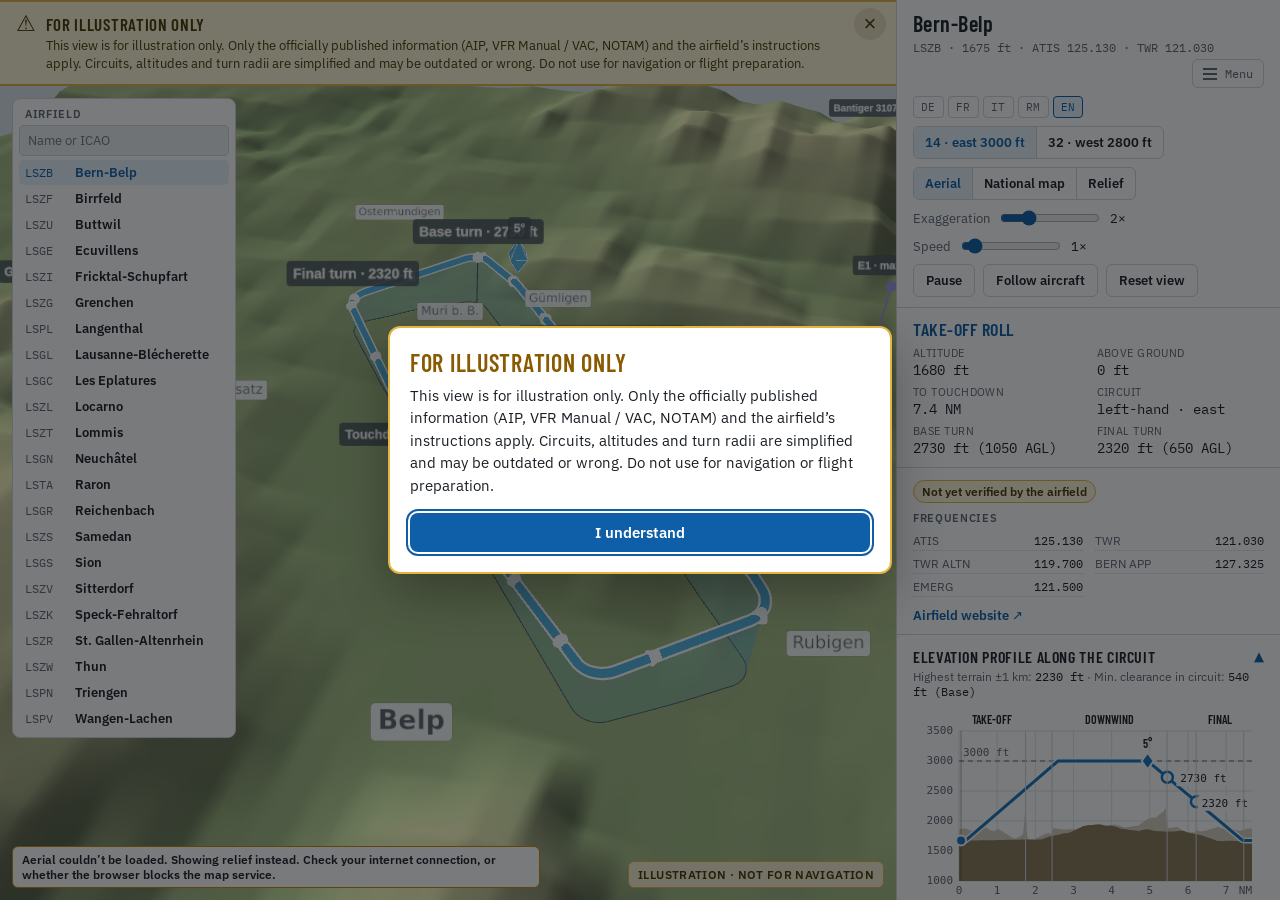
==== circuits/index.html @ 3290a686 "Web version of the Downwind app on flydownwind.app (PWA: manifest, icons); unknown paths still forwa" ====
<!doctype html>
<html lang="de">
<head>
<meta charset="utf-8">
<meta name="viewport" content="width=device-width,initial-scale=1,viewport-fit=cover">
<title>VFR Platzrunden 3D</title>
<style>
@font-face{font-family:"Barlow Condensed";font-weight:600;src:url(fonts/barlow-condensed-latin-600-normal.woff2) format("woff2")}
@font-face{font-family:"Barlow Condensed";font-weight:500;src:url(fonts/barlow-condensed-latin-500-normal.woff2) format("woff2")}
@font-face{font-family:"IBM Plex Sans";font-weight:400;src:url(fonts/ibm-plex-sans-latin-400-normal.woff2) format("woff2")}
@font-face{font-family:"IBM Plex Sans";font-weight:500 600;src:url(fonts/ibm-plex-sans-latin-600-normal.woff2) format("woff2")}
@font-face{font-family:"IBM Plex Mono";font-weight:400 500;src:url(fonts/ibm-plex-mono-latin-400-normal.woff2) format("woff2")}

/* Layout: 3D terrain table takes the screen; airport picker floats top-left on the map; controls, flight data and fold-out profile in a side column (desktop) or below (phone) */
:root{
  --bg:#eef0f2;--panel:#ffffff;--fg:#1b2026;--muted:#5d6670;--line:#d3d8dd;
  --accent:#0E5FA8;--accent-soft:#EAF4FC;--route:#1673BD;--sky:#dfe6ec;--terrain:#8c7b5a;--terrain-soft:#d9cfbd;--grid:#e3e7ea;
  --f-display:"Barlow Condensed","Arial Narrow",sans-serif;
  --f-body:"IBM Plex Sans",system-ui,sans-serif;
  --f-data:"IBM Plex Mono",ui-monospace,monospace;
}
[hidden]{display:none!important}
html,body{height:100%}
body{background:var(--bg);color:var(--fg);font-family:var(--f-body);font-size:15px;margin:0}
.app{display:flex;flex-direction:column;min-height:100%}
aside{display:contents}
header{display:flex;flex-wrap:wrap;align-items:center;gap:8px 14px;padding-block:10px;padding-inline:16px;background:var(--panel);border-bottom:1px solid var(--line)}
.id{display:flex;align-items:baseline;flex-wrap:wrap;gap:4px 8px;min-width:0;flex:1 1 100%}
.id h1{font-family:var(--f-display);font-weight:600;font-size:22px;letter-spacing:.02em;margin:0;text-wrap:balance}
.id span{font-family:var(--f-data);font-size:12px;color:var(--muted)}
.seg{display:inline-flex;flex-wrap:wrap;border:1px solid var(--line);border-radius:6px;overflow:hidden}
.seg button{font:500 13px var(--f-body);background:transparent;color:var(--fg);border:0;padding:7px 11px;cursor:pointer}
.seg button+button{border-left:1px solid var(--line)}
.seg.grid{display:grid;grid-template-columns:1fr 1fr}
.seg.grid button{border-left:0;border-top:1px solid var(--line);text-align:left}
.seg.grid button:nth-child(-n+2){border-top:0}
.seg.grid button:nth-child(2n){border-left:1px solid var(--line)}
.seg button[aria-pressed="true"]{background:var(--accent-soft);color:var(--accent)}
button:focus-visible,input:focus-visible,summary:focus-visible{outline:2px solid var(--accent);outline-offset:2px}
.ctl{display:flex;align-items:center;gap:8px;font-size:13px;color:var(--muted)}
.ctl input{width:100px;accent-color:var(--accent)}
.ctl output{font-family:var(--f-data);color:var(--fg);min-width:2ch}
.btns{display:flex;gap:8px}
.btn{font:500 13px var(--f-body);background:transparent;color:var(--fg);border:1px solid var(--line);border-radius:6px;padding:7px 12px;cursor:pointer}
.btn[aria-pressed="true"]{border-color:var(--accent);color:var(--accent)}
main{position:relative;height:68vh;height:68dvh;min-height:340px;background:var(--sky)}
#gl{position:absolute;inset:0}
.picker{position:absolute;left:12px;top:12px;background:var(--panel);border:1px solid var(--line);border-radius:8px;padding:6px;display:flex;flex-direction:column;gap:4px;width:210px;max-height:calc(100% - 70px)}
.picker .ph{font:600 11px var(--f-body);letter-spacing:.06em;text-transform:uppercase;color:var(--muted);margin:2px 6px 0}
.picker input{font:400 13px var(--f-body);color:var(--fg);background:var(--bg);border:1px solid var(--line);border-radius:5px;padding:6px 8px;min-width:0}
.plist{display:flex;flex-direction:column;gap:1px;overflow-y:auto;min-height:0;flex:1 1 auto}
.picker select{display:none;font:500 14px var(--f-body);color:var(--fg);background:var(--panel);border:1px solid var(--line);border-radius:6px;padding:6px 8px}
.picker h2{font:600 11px var(--f-body);letter-spacing:.06em;text-transform:uppercase;color:var(--muted);margin:2px 6px 4px}
.picker button{display:grid;grid-template-columns:3.4em 1fr;align-items:baseline;gap:0 6px;text-align:left;background:transparent;border:0;border-radius:5px;padding:4px 6px;cursor:pointer;color:var(--fg);font:500 13px var(--f-body)}
.picker button b{font:500 12px var(--f-data);color:var(--muted)}
.picker button small{display:none}
.picker button:hover{background:var(--bg)}
.picker button[aria-pressed="true"]{background:var(--accent-soft);color:var(--accent)}
.picker button[aria-pressed="true"] b{color:var(--accent)}
.fd{display:grid;grid-template-columns:repeat(auto-fit,minmax(130px,1fr));gap:6px 16px;padding-block:10px;padding-inline:16px;background:var(--panel);border-bottom:1px solid var(--line);font-variant-numeric:tabular-nums}
.fd .leg{grid-column:1/-1;font-family:var(--f-display);font-weight:600;font-size:18px;letter-spacing:.03em;text-transform:uppercase;color:var(--accent)}
.fd span em{display:block;font-style:normal;font-size:11px;letter-spacing:.04em;text-transform:uppercase;color:var(--muted)}
.fd span b{font-family:var(--f-data);font-weight:500;font-size:14px}
.prof{background:var(--panel);padding-block:4px 12px;padding-inline:16px}
.prof summary{list-style:none;cursor:pointer;padding-block:8px;display:grid;grid-template-columns:1fr auto;gap:2px 10px;align-items:baseline}
.prof summary::-webkit-details-marker{display:none}
.prof summary h2{font-family:var(--f-display);font-weight:600;font-size:16px;letter-spacing:.04em;text-transform:uppercase;margin:0}
.prof summary .chev{font-size:13px;color:var(--accent);transition:transform .2s}
.prof[open] summary .chev{transform:rotate(180deg)}
.prof summary p{grid-column:1/-1;margin:0;font-size:12px;color:var(--muted)}
.prof summary p b{color:var(--fg);font-weight:500;font-family:var(--f-data)}
.pwrap{position:relative;height:150px;margin-top:4px}
.pwrap canvas{position:absolute;inset:0;width:100%;height:100%}
.key{display:flex;flex-wrap:wrap;gap:4px 14px;font-size:11px;color:var(--muted);margin-top:6px}
.key i{display:inline-block;width:12px;height:8px;border-radius:2px;margin-right:5px;vertical-align:middle}
.legend{display:flex;flex-direction:column;gap:4px;font-size:12px!important;color:var(--fg)!important;padding-bottom:0!important}
.legend i{display:inline-block;width:14px;height:5px;border-radius:3px;margin-right:6px;vertical-align:middle}
.legend b{font-weight:500}
.src{font-size:11px;color:var(--muted);padding-block:10px;padding-inline:16px;line-height:1.5;margin:0}
.chip{position:absolute;left:12px;bottom:12px;background:var(--panel);color:var(--fg);border:1px solid var(--line);border-radius:6px;padding:5px 9px;font:500 12px var(--f-body);max-width:calc(100% - 24px)}
.chip.warn{border-color:#c98a00}
.chip2{bottom:auto;top:12px;left:auto;right:12px;max-width:calc(100% - 260px)}
@media (max-width:640px){.chip2{top:56px;left:12px;right:12px;max-width:none}}
#err{position:absolute;inset:0;display:flex;align-items:center;justify-content:center;padding-inline:16px;text-align:center;color:var(--muted)}

.menu{position:relative;margin-left:auto}
.mbtn{display:inline-flex;align-items:center;gap:8px;padding:6px 10px}
.bars{display:inline-block;width:14px;height:2px;background:currentColor;box-shadow:0 -5px 0 currentColor,0 5px 0 currentColor}
.mlist{position:absolute;right:0;top:calc(100% + 6px);z-index:20;background:var(--panel);border:1px solid var(--line);border-radius:8px;padding:4px;min-width:190px;box-shadow:0 8px 24px rgba(0,0,0,.14);display:flex;flex-direction:column}
.mlist button{text-align:left;background:transparent;border:0;border-radius:5px;padding:9px 12px;font:500 14px var(--f-body);color:var(--fg);cursor:pointer}
.mlist button:hover,.mlist button:focus-visible{background:var(--accent-soft);color:var(--accent)}
.langs{display:inline-flex;gap:4px;flex:1 1 100%}
.langs button{font:500 11px var(--f-data);letter-spacing:.04em;background:transparent;color:var(--muted);border:1px solid var(--line);border-radius:4px;padding:3px 7px;cursor:pointer}
.langs button[aria-pressed="true"]{color:var(--accent);border-color:var(--accent);background:var(--accent-soft)}
.apinfo{padding-block:10px;padding-inline:16px;border-bottom:1px solid var(--line);background:var(--panel)}
.apinfo h2{font:600 11px var(--f-body);letter-spacing:.06em;text-transform:uppercase;color:var(--muted);margin:0 0 6px}
.flist{list-style:none;margin:0 0 8px;padding:0;display:grid;grid-template-columns:repeat(auto-fill,minmax(150px,1fr));gap:3px 12px;font-variant-numeric:tabular-nums}
.flist li{display:flex;justify-content:space-between;gap:8px;font-size:12px;border-bottom:1px dotted var(--line);padding-block:2px}
.flist li span{color:var(--muted);min-width:0;overflow:hidden;text-overflow:ellipsis;white-space:nowrap}
.flist li b{font:500 12px var(--f-data)}
.weblink{font:500 13px var(--f-body);color:var(--accent);text-decoration:none}
.weblink:hover{text-decoration:underline}
.page{min-height:100%;background:var(--bg);padding-block:24px 48px;padding-inline:16px;box-sizing:border-box}
.page .pin{max-width:720px;margin:0 auto;display:flex;flex-direction:column;gap:18px}
.page h1{font-family:var(--f-display);font-weight:600;font-size:30px;letter-spacing:.02em;margin:0;text-wrap:balance}
.page .back{align-self:flex-start}
.field{display:flex;flex-direction:column;gap:8px;background:var(--panel);border:1px solid var(--line);border-radius:8px;padding:14px 16px}
.field .seg{align-self:flex-start}
.flab{font:600 12px var(--f-body);letter-spacing:.05em;text-transform:uppercase;color:var(--muted)}
.swatches{display:flex;flex-wrap:wrap;gap:8px;align-items:center}
.swatches button{width:34px;height:34px;border-radius:50%;border:2px solid var(--panel);box-shadow:0 0 0 1px var(--line);cursor:pointer}
.swatches button[aria-checked="true"]{box-shadow:0 0 0 2px var(--fg)}
.swatches input[type=color]{width:42px;height:34px;border:1px solid var(--line);border-radius:6px;background:var(--panel);padding:2px;cursor:pointer}
.rowc{display:flex;flex-wrap:wrap;align-items:center;gap:12px}
.rowc input[type=range]{flex:1 1 200px;accent-color:var(--accent)}
.rowc output{font:500 13px var(--f-data);min-width:4.5ch}
.wprev{height:28px;display:flex;align-items:center}
.wprev i{display:block;width:100%;border-radius:99px;background:var(--route);box-shadow:0 0 0 3px #fff}
.check{display:flex;gap:10px;align-items:center;font-size:15px;cursor:pointer}
.check input{width:18px;height:18px;accent-color:var(--accent)}
.muted{color:var(--muted);font-size:13px}
.prose{line-height:1.6;font-size:15px}
.prose h2{font-family:var(--f-display);font-weight:600;font-size:22px;margin:12px 0 0}
.prose h3{font-size:16px;margin:4px 0 -8px}
.prose p,.prose ul{margin:0;max-width:68ch}
.prose a{color:var(--accent)}
.ph-fill{background:var(--accent-soft);color:var(--accent);border-radius:3px;padding:0 4px}

/* Disclaimer: always-visible bar, stamp on the 3D view (also in screenshots), first-visit dialog, per-airfield verification status */
.discbar{display:flex;gap:10px;align-items:flex-start;background:#fff4d6;color:#4a3800;border-block:2px solid #e3b440;padding-block:10px;padding-inline:16px;font-size:13px;line-height:1.45}
.discbar b{display:block;font-family:var(--f-display);font-weight:600;font-size:17px;letter-spacing:.04em;text-transform:uppercase}
.discbar .ico{font-size:22px;line-height:1}
.discbar>div{flex:1;min-width:0}
.disc-x{flex:none;width:32px;height:32px;margin:-4px -6px 0 0;border:0;border-radius:50%;background:rgba(74,56,0,.1);color:#4a3800;font-size:22px;line-height:1;cursor:pointer}
.discbar.closed{display:none}
.stamp{position:absolute;right:12px;bottom:12px;max-width:40%;background:rgba(255,244,214,.94);color:#4a3800;border:1.5px solid #e3b440;border-radius:6px;padding:5px 9px;font:600 12px var(--f-body);letter-spacing:.03em;text-transform:uppercase;pointer-events:none}
.chip{max-width:calc(60% - 30px)}
@media (max-width:640px){.stamp{left:12px;right:12px;max-width:none;text-align:center}.chip:not(.chip2){bottom:46px;max-width:calc(100% - 24px)}}
.verif{display:inline-block;white-space:nowrap;max-width:100%;overflow:hidden;text-overflow:ellipsis;vertical-align:middle;margin-block:2px 8px;padding:3px 8px;border-radius:999px;font:600 12px var(--f-body);background:#fff4d6;color:#4a3800;border:1px solid #e3b440}
@media (max-width:420px){.verif{font-size:11px;padding:3px 7px;letter-spacing:-.01em}}
.verif.ok{background:#e3f4e8;color:#1d5b31;border-color:#7cc092}
.dmodal{position:fixed;inset:0;z-index:50;display:flex;align-items:center;justify-content:center;padding:16px;background:rgba(10,14,18,.55)}
.dmodal .box{max-width:460px;background:var(--panel);color:var(--fg);border:2px solid #e3b440;border-radius:12px;padding:20px;box-shadow:0 20px 50px rgba(0,0,0,.3)}
.dmodal h2{font-family:var(--f-display);font-weight:600;font-size:24px;letter-spacing:.03em;text-transform:uppercase;margin:0 0 8px;color:#8a5a00}
.dmodal p{margin:0 0 16px;line-height:1.5}
.dmodal button{font:600 15px var(--f-body);background:var(--accent);color:#fff;border:0;border-radius:8px;padding:10px 18px;cursor:pointer;width:100%}
.warnbox{background:#fff4d6;color:#4a3800;border:1px solid #e3b440;border-radius:8px;padding:12px 14px}
body.subpage{overflow:auto}
body.subpage .app{display:none!important}
@media (max-width:640px){
  .picker{width:auto;right:auto;padding:4px;max-height:none}
  .picker .ph,.picker input,.plist{display:none}
  .picker select{display:block;max-width:calc(100vw - 48px)}
  .seg.grid{grid-template-columns:1fr}
  .seg.grid button:nth-child(2n){border-left:0}
  .seg.grid button:nth-child(2){border-top:1px solid var(--line)}
}
@media (min-width:900px){
  html,body{overflow:hidden}
  .app{display:grid;grid-template-columns:minmax(0,1fr) clamp(320px,30vw,420px);grid-template-rows:auto auto minmax(0,1fr);grid-template-areas:"disc head" "map head" "map side";height:100%}
  .discbar{grid-area:disc}
  main{grid-area:map;height:auto;min-height:0}
  aside{display:block;background:var(--panel);border-left:1px solid var(--line)}
  aside:first-child{grid-area:head}
  #side2{grid-area:side;overflow-y:auto}
  .pwrap{height:190px}
}
@media (prefers-reduced-motion:reduce){.prof summary .chev{transition:none}}
/* embedded in the Downwind app (?embed=1): airfield and language come from the app */
html.embed .menu,html.embed .langs,html.embed #picker,html.embed #pgImpressum,html.embed #pgSettings{display:none!important}
</style>
</head>
<body>
<div class="app" id="pgMain">
<aside>
<header>
  <div class="id"><h1 id="apName">Bern-Belp</h1><span id="apMeta">LSZB · 1675 ft</span>
    <div class="menu">
      <button class="btn mbtn" id="menuBtn" aria-haspopup="true" aria-expanded="false" aria-controls="menuList"><span class="bars" aria-hidden="true"></span><span data-i18n="menu">Menü</span></button>
      <div class="mlist" id="menuList" role="menu" hidden>
        <button role="menuitem" data-go="main" data-i18n="nav_circ">Platzrunden</button>
        <button role="menuitem" data-go="settings" data-i18n="nav_set">Einstellungen</button>
        <button role="menuitem" data-go="impressum" data-i18n="nav_imp">Impressum</button>
      </div>
    </div>
  </div>
  <div class="langs" role="group" aria-label="Sprache / Langue / Lingua / Lingua / Language">
    <button data-lang="de" aria-pressed="true">DE</button><button data-lang="fr">FR</button><button data-lang="it">IT</button><button data-lang="rm">RM</button><button data-lang="en">EN</button>
  </div>
  <div class="seg" id="circs" role="group" aria-label="Platzrunde"></div>
  <div class="seg" role="group" aria-label="Bodenkarte">
    <button id="lyImg" aria-pressed="true" data-i18n="lyImg">Luftbild</button>
    <button id="lyMap" aria-pressed="false" data-i18n="lyMap">Landeskarte</button>
    <button id="lyRel" aria-pressed="false" data-i18n="lyRel">Relief</button>
  </div>
  <label class="ctl" for="ex"><span data-i18n="exag">Überhöhung</span> <input id="ex" type="range" min="1" max="5" step="1" value="2"><output id="exo">2×</output></label>
  <label class="ctl" for="spd"><span data-i18n="speed">Tempo</span> <input id="spd" type="range" min="0.5" max="8" step="0.5" value="1"><output id="spdo">1×</output></label>
  <div class="btns"><button class="btn" id="play" aria-pressed="false">Pause</button><button class="btn" id="chase" aria-pressed="false" data-i18n="chase">Mitfliegen</button><button class="btn" id="homeBtn" data-i18n="home">Ansicht zurücksetzen</button></div>
</header>
</aside>
<div class="discbar" role="note"><span class="ico" aria-hidden="true">⚠</span><div><b data-i18n="disc_title">Nur zur Illustration</b><span data-i18n="disc_body"></span></div><button class="disc-x" id="discX" type="button" aria-label="Close">×</button></div>
<main>
  <div id="gl"></div>
  <div class="stamp" data-i18n="disc_stamp" aria-hidden="true">Illustration · nicht für die Navigation</div>
  <div id="err" hidden data-i18n="glErr">3D-Darstellung konnte nicht geladen werden.</div>
  <nav class="picker" id="picker" aria-label="Flugplatz">
    <label for="apSearch" class="ph" data-i18n="airport">Flugplatz</label>
    <input id="apSearch" type="search" placeholder="Name oder ICAO" autocomplete="off">
    <div class="plist" id="plist"></div>
    <select id="apSelect" aria-label="Flugplatz"></select>
  </nav>
  <div id="tiles" class="chip" role="status"></div>
  <div id="demchip" class="chip chip2" role="status" hidden></div>
</main>
<aside id="side2">
<div class="fd" aria-live="polite">
  <span class="leg" id="leg">Startlauf</span>
  <span><em data-i18n="alt">Höhe</em><b id="amsl">–</b></span>
  <span><em data-i18n="agl">über Gelände</em><b id="agl">–</b></span>
  <span><em data-i18n="tdp">bis Aufsetzpunkt</em><b id="tdp">–</b></span>
  <span><em data-i18n="circuit">Volte</em><b id="vol">–</b></span>
  <span class="turnrow"><em data-i18n="base">Base-Kurve</em><b id="tbase">–</b></span>
  <span class="turnrow"><em data-i18n="final">Final-Kurve</em><b id="tfin">–</b></span>
</div>
<section class="apinfo">
  <span class="verif" id="verif"></span>
  <h2 data-i18n="freqs">Frequenzen</h2>
  <ul class="flist" id="flist"></ul>
  <a id="apWeb" class="weblink" href="#" target="_blank" rel="noopener"><span data-i18n="website">Website des Flugplatzes</span> ↗</a>
</section>
<details class="prof" id="prof">
  <summary>
    <h2 data-i18n="profile">Höhenprofil entlang der Volte</h2><span class="chev" aria-hidden="true">▼</span>
    <p><span data-i18n="hmax">Höchstes Gelände ±1 km</span>: <b id="hmax">–</b> · <span data-i18n="hclr">Min. Abstand in der Volte</span>: <b id="hclr">–</b></p>
  </summary>
  <div class="pwrap"><canvas id="pf"></canvas><canvas id="pc"></canvas></div>
  <div class="key"><span><i style="background:var(--route)"></i><span data-i18n="k_path">Flugweg</span></span><span><i style="background:var(--terrain)"></i><span data-i18n="k_ground">Gelände unter dem Flugweg</span></span><span><i style="background:var(--terrain-soft)"></i><span data-i18n="k_side">höchstes Gelände ±1 km seitlich</span></span></div>
</details>
<p class="src legend" id="legendBox"><span><i style="background:var(--route)"></i><b id="priName"></b> · <span data-i18n="animated">animiert</span></span><span id="altLegend" hidden><i style="background:#F28C28"></i><b id="altName"></b> · <span data-i18n="compare">zum Vergleich</span></span></p>
<p class="src" id="srcNote"></p>
<p class="src"><span id="gsNote"></span> <span data-i18n="src"></span></p>
</aside>
<div class="dmodal" id="discModal" role="dialog" aria-modal="true" aria-labelledby="discH" hidden>
  <div class="box"><h2 id="discH" data-i18n="disc_title">Nur zur Illustration</h2><p data-i18n="disc_body"></p><button id="discOk" data-i18n="disc_ok">Verstanden</button></div>
</div>
</div>

<section class="page" id="pgSettings" hidden>
  <div class="pin">
    <button class="btn back" data-go="main">← <span data-i18n="set_back">Zurück zu den Platzrunden</span></button>
    <h1 data-i18n="set_title">Einstellungen</h1>
    <div class="field">
      <span class="flab" data-i18n="set_color">Farbe der Platzrunde</span>
      <div class="swatches" id="swatches" role="radiogroup"></div>
    </div>
    <div class="field">
      <label class="flab" for="setWidth" data-i18n="set_width">Dicke der Platzrunde</label>
      <div class="rowc"><input id="setWidth" type="range" min="0.4" max="2.5" step="0.1" value="1"><output id="setWidthO">100 %</output></div>
      <div class="wprev" id="wprev"><i></i></div>
    </div>
    <div class="field">
      <span class="flab" data-i18n="set_gs">Anflugwinkel</span>
      <div class="seg" id="setGs" role="radiogroup"><button data-gs="3">3°</button><button data-gs="4">4°</button><button data-gs="5">5°</button></div>
    </div>
    <div class="field">
      <span class="flab" data-i18n="set_pcolor">Farbe des Flugzeugs</span>
      <div class="swatches" id="pswatches" role="radiogroup"></div>
    </div>
    <div class="field">
      <span class="flab" data-i18n="set_ptype">Flugzeugtyp</span>
      <div class="seg" id="setPtype" role="radiogroup"><button data-pt="low" data-i18n="pt_low">Tiefdecker</button><button data-pt="high" data-i18n="pt_high">Hochdecker</button></div>
    </div>
    <div class="field">
      <label class="check"><input id="setTurns" type="checkbox" checked> <span data-i18n="set_turns">Höhen der Base- und Final-Kurve anzeigen</span></label>
    </div>
    <div class="rowc"><button class="btn" id="setReset" data-i18n="set_reset">Zurücksetzen</button><span class="muted" data-i18n="set_saved">Einstellungen werden in diesem Browser gespeichert.</span></div>
  </div>
</section>

<section class="page" id="pgImpressum" hidden>
  <div class="pin prose">
    <button class="btn back" data-go="main">← <span data-i18n="set_back">Zurück zu den Platzrunden</span></button>
    <p class="muted" data-i18n="imp_note"></p>
    <h1>Über dieses Projekt</h1>
    <p>Interaktive 3D-Darstellung der Platzrunden von Schweizer Flugplätzen für die Vorbereitung von VFR-Flügen. Ein privates Projekt aus Freude an der Fliegerei und an Webtechnologie, umgesetzt mit HTML5, JavaScript und three.js.</p>
    <p>Kontakt: Christoph Umbricht, <span class="ph-fill">[E-Mail-Adresse ergänzen]</span></p>
    <div class="warnbox"><strong>Nicht für den operationellen Gebrauch.</strong> Die Informationen auf dieser Website dienen ausschliesslich der Information und Übung. Nicht für die Navigation verwenden. Die Daten können veraltet, ungenau oder fehlerhaft sein. Für die Flugvorbereitung gelten immer die aktuellen offiziellen Unterlagen (AIP, VFR Manual, VAC, NOTAM).</div>

    <h2>Quellen und Rechte</h2>
    <ul>
      <li>Luftbild (SWISSIMAGE), Landeskarte und Höhendaten (swissALTI3D / DHM25): © swisstopo – <a href="https://www.swisstopo.admin.ch/de/nutzungsbedingungen-kostenlose-geodaten-und-geodienste" target="_blank" rel="noopener">Nutzungsbedingungen</a>, Daten über <a href="https://api3.geo.admin.ch" target="_blank" rel="noopener">api3.geo.admin.ch</a> und <a href="https://wmts.geo.admin.ch" target="_blank" rel="noopener">wmts.geo.admin.ch</a></li>
      <li>Platzrunden, Volten-Höhen, Meldepunkte und Frequenzen: abgeleitet aus den Sichtanflugkarten (VAC) im VFR Manual Schweiz, © skyguide – <a href="https://www.skybriefing.com" target="_blank" rel="noopener">skybriefing.com</a> (Stand der Karten: 01 OCT 2026)</li>
      <li>Pistendaten: AIP Schweiz (skyguide) und <a href="https://ourairports.com/data/" target="_blank" rel="noopener">OurAirports</a> (Public Domain)</li>
      <li>3D-Bibliothek: <a href="https://threejs.org" target="_blank" rel="noopener">three.js</a> (MIT-Lizenz), ausgeliefert über cdnjs und jsDelivr</li>
      <li>Schriften: Barlow, Barlow Condensed und JetBrains Mono über <a href="https://fonts.google.com" target="_blank" rel="noopener">Google Fonts</a> (SIL Open Font License)</li>
      <li>Links zu Flugplatz-Websites: Die Inhalte gehören den jeweiligen Betreibern.</li>
    </ul>

    <h2>Impressum</h2>
    <h3>Kontaktadresse</h3>
    <p>Christoph Umbricht<br><span class="ph-fill">[Strasse und Hausnummer ergänzen]</span><br>5417 Untersiggenthal<br>Schweiz</p>
    <p>E-Mail: <span class="ph-fill">[E-Mail-Adresse ergänzen]</span></p>

    <h3>Haftungsausschluss</h3>
    <p>Der Autor übernimmt keinerlei Gewähr hinsichtlich der inhaltlichen Richtigkeit, Genauigkeit, Aktualität, Zuverlässigkeit und Vollständigkeit der Informationen.</p>
    <p>Haftungsansprüche gegen den Autor wegen Schäden materieller oder immaterieller Art, welche aus dem Zugriff oder der Nutzung bzw. Nichtnutzung der veröffentlichten Informationen, durch Missbrauch der Verbindung oder durch technische Störungen entstanden sind, werden ausgeschlossen.</p>
    <p>Alle Angebote sind unverbindlich. Der Autor behält es sich ausdrücklich vor, Teile der Seiten oder das gesamte Angebot ohne besondere Ankündigung zu verändern, zu ergänzen, zu löschen oder die Veröffentlichung zeitweise oder endgültig einzustellen.</p>

    <h3>Haftungsausschluss für Links</h3>
    <p>Verweise und Links auf Webseiten Dritter liegen ausserhalb unseres Verantwortungsbereichs. Es wird jegliche Verantwortung für solche Webseiten abgelehnt. Der Zugriff und die Nutzung solcher Webseiten erfolgen auf eigene Gefahr des jeweiligen Nutzers.</p>

    <h2>Datenschutzerklärung</h2>
    <p>Verantwortlich für die Bearbeitung von Personendaten im Sinne des schweizerischen Datenschutzgesetzes (DSG) und, soweit anwendbar, der EU-Datenschutz-Grundverordnung (DSGVO):</p>
    <p>Christoph Umbricht, 5417 Untersiggenthal, Schweiz<br>E-Mail: <span class="ph-fill">[E-Mail-Adresse ergänzen]</span><br>Website: <span class="ph-fill">[Domain ergänzen]</span></p>

    <h3>Allgemeiner Hinweis</h3>
    <p>Gestützt auf Artikel 13 der Bundesverfassung und die datenschutzrechtlichen Bestimmungen des Bundes hat jede Person Anspruch auf Schutz ihrer Privatsphäre sowie auf Schutz vor Missbrauch ihrer persönlichen Daten. Diese Website kann ohne Registrierung genutzt werden. Es gibt keine Benutzerkonten, keine Formulare, keine Werbung und keine Analyse- oder Tracking-Werkzeuge.</p>

    <h3>Welche Daten anfallen</h3>
    <ul>
      <li><strong>Einstellungen im Browser:</strong> Sprache, Farbe und Dicke der Platzrunde, Anflugwinkel und die Anzeige der Kurvenhöhen werden im lokalen Speicher (localStorage) Ihres Browsers abgelegt. Diese Daten verlassen Ihr Gerät nicht und können jederzeit über die Browsereinstellungen gelöscht werden. Es werden keine Cookies gesetzt.</li>
      <li><strong>Server-Log-Dateien:</strong> Der Hosting-Provider dieser Website speichert beim Aufruf automatisch technische Angaben wie IP-Adresse, Browsertyp und -version, Betriebssystem, Referrer-URL sowie Datum und Uhrzeit des Zugriffs. Diese Daten werden nicht mit anderen Datenquellen zusammengeführt und dienen dem sicheren Betrieb.</li>
      <li><strong>Dienste Dritter:</strong> Beim Anzeigen der Karte lädt Ihr Browser Inhalte direkt von Servern Dritter. Dabei wird Ihre IP-Adresse an diese Anbieter übermittelt:
        <ul>
          <li>Bundesamt für Landestopografie swisstopo (Luftbild, Landeskarte, Höhendaten), Schweiz</li>
          <li>Cloudflare, Inc. (cdnjs) und jsDelivr (three.js), USA bzw. weltweit</li>
          <li>Google Ireland Ltd. / Google LLC (Google Fonts), Irland bzw. USA</li>
        </ul>
        Für die Bearbeitung durch diese Anbieter gelten deren eigene Datenschutzbestimmungen. Bei Anbietern in den USA kann eine Übermittlung in ein Land ohne angemessenes Datenschutzniveau stattfinden.</li>
    </ul>

    <h3>SSL-/TLS-Verschlüsselung</h3>
    <p>Diese Website nutzt aus Sicherheitsgründen eine SSL-/TLS-Verschlüsselung. Eine verschlüsselte Verbindung erkennen Sie an «https://» und am Schloss-Symbol in der Adresszeile des Browsers.</p>

    <h3>Ihre Rechte</h3>
    <p>Sie haben im Rahmen des anwendbaren Datenschutzrechts das Recht auf Auskunft über Ihre bearbeiteten Personendaten, auf Berichtigung, Löschung und Einschränkung der Bearbeitung, auf Datenherausgabe oder -übertragung sowie das Recht, einer Bearbeitung zu widersprechen und eine erteilte Einwilligung zu widerrufen. Wenden Sie sich dazu an die oben genannte E-Mail-Adresse. Sie haben zudem das Recht, sich beim Eidgenössischen Datenschutz- und Öffentlichkeitsbeauftragten (<a href="https://www.edoeb.admin.ch" target="_blank" rel="noopener">EDÖB</a>) zu beschweren.</p>

    <h3>Allgemeiner Haftungsausschluss</h3>
    <p>Alle Angaben dieser Website wurden sorgfältig zusammengestellt. Trotzdem kann das Auftreten von Fehlern nicht ausgeschlossen werden. Es wird keine Garantie für Vollständigkeit, Richtigkeit und Aktualität übernommen. Haftungsansprüche aus Schäden materieller oder ideeller Art, die durch die Nutzung der angebotenen Informationen verursacht wurden, sind ausgeschlossen, sofern kein nachweislich vorsätzliches oder grob fahrlässiges Verschulden vorliegt. Die Benutzung der Website geschieht auf eigene Gefahr.</p>

    <h3>Änderungen</h3>
    <p>Diese Datenschutzerklärung kann jederzeit ohne Vorankündigung angepasst werden. Es gilt die jeweils aktuelle, auf dieser Website publizierte Fassung.</p>
    <p class="muted">Stand: Oktober 2026</p>
  </div>
</section>

<script src="vendor/three.min.js"></script>
<script src="vendor/OrbitControls.js"></script>
<script>
const AIRPORTS={"LSZB":{"name":"Bern-Belp","icao":"LSZB","elev":1675,"freq":"ATIS 125.130 · TWR 121.030","rwy":{"c":[2604529.5993921245,1195806.8115282436],"brg":140.06991148880547,"len":1730,"wid":30,"lo":"14","hi":"32","thr":{"14":200,"32":0}},"marks":[["TWY A",640,"14"],["TWY F",1510,"14"]],"circuits":[{"id":"14","land":"14","label":"Piste 14 · Ost 3000 ft","alt":3000,"vol":"links · Ost","s0":640,"tdp":640,"tdpName":"TWY A","pts":[[[2606433.473333333,1193418.1133333333],"Querabflug",1],[[2607593.4066666667,1194281.7133333334],"Gegenanflug",0],[[2604054.34,1198709.78],"Queranflug",0],[[2602902.8733333335,1197820.78],"Endanflug",1]],"name":null,"hand":"L","side":"E","var":null},{"id":"32","land":"32","label":"Piste 32 · West 2800 ft","alt":2800,"vol":"links · West","s0":220,"tdp":220,"tdpName":"TWY F","pts":[[[2603470.14,1196991.0466666666],"Querabflug",1],[[2601920.74,1196737.0466666666],"Gegenanflug",0],[[2605332.8066666666,1192444.4466666668],"Queranflug",0],[[2606619.74,1193206.4466666668],"Endanflug",1]],"name":null,"hand":"L","side":"W","var":null}],"rps":[["E1 · max 4500 ft",[2608253.8066666666,1199437.9133333333]],["Z1 · max 4000 ft",[2608203.006666667,1190683.38]],["HE · Heli",[2609608.473333333,1195509.38]],["HW · Heli",[2600972.473333333,1192630.7133333334]],["W",[2596569.8066666666,1197676.8466666667]],["S",[2604579.2733333334,1188058.7133333334]]],"places":[["Belp",[2605375.14,1193003.2466666666],1],["Kehrsatz",[2602411.8066666666,1196068.18],0],["Rubigen",[2608033.6733333333,1194628.8466666667],0],["Muri b. B.",[2603901.94,1198134.0466666666],0],["Münsingen",[2609354.473333333,1192292.0466666666],0],["Wabern",[2600007.2733333334,1197947.78],0],["Worb",[2609727.006666667,1197964.7133333334],0],["Toffen",[2603732.6066666665,1189582.7133333334],0],["Gümligen",[2604951.8066666666,1198642.0466666666],0],["Köniz",[2597467.2733333334,1197372.0466666666],0],["Bern",[2599617.8066666666,1200284.58],1],["Ostermundigen",[2602581.14,1200081.38],0]],"peaks":[["Gurten 2815 ft",[2600306,1196363]],["Ulmizberg 3074 ft",[2600306,1193283]],["Belpberg 2930 ft",[2606637,1189587]],["Bantiger 3107 ft",[2607788,1203139]],["Längenberg",[2599730,1186507]],["Dentenberg",[2612680,1201907]]],"note":"Linksvolten; Aufsetzpunkt Single-Engine auf Höhe TWY A (14) bzw. F (32), Start ab Intersection A bzw. F","dem":{"e0":2596000,"e1":2612979,"n0":1186500,"dn":616,"rows":[[703.3,703.4,693.7,666.7,738.2,739.5,772.9,774.8,823.3,843.4,896.2,890,924.2,1003.5,997.3,970.7,951.5,944.4,923.2,936.1,938.5,942.9,957.2,913.9,877.4,824.5,798.6,747.6,684,645.7,607.3,588.9,539.7,537.7,536.6,537.8,536.3,536.6,547.1,579,597.7,607.5,603.1,602.1,624.4,592.4,557.7,532.2,532.7,532.9,533,532.9,563.6,564,560.8,559,597.3,607.2,609.6,579.9],[758.9,727.5,759.9,793.2,827.8,843.8,813.8,814.1,798.1,838.4,900.5,909.9,901.9,868.3,878.8,830.3,828.6,823.5,840,863.6,877.3,886.9,907.9,930.3,928,861,791.9,706.4,651.8,601.7,574,540.8,534.6,534.9,533.3,534.3,536.7,593.8,618.4,651.3,671.1,639.4,619.9,604.3,617.2,605.6,531.7,531.9,531.1,530.9,531.8,533.3,572.1,555.2,570.2,600.2,620.3,638,629,627.6],[823.1,825.1,855.8,845.7,806.5,791.2,760.6,773.3,835.1,840.2,806.4,811,785.1,818.2,804.5,835.6,882.5,901.8,954.4,962.8,979,961.5,937.3,934,937.6,935.7,751.5,683.6,616.6,573.8,534.5,532,532.6,532.8,535.8,559.4,606.3,653.1,748.3,794.9,782.4,719.6,649.2,637.9,618.6,558.5,529.8,529.3,529.5,530,533.1,555.8,549.4,599.3,615.2,637.6,686,697.2,715,731.5],[787.6,783.3,762.6,762.9,741.9,747,718.4,710.4,699.3,745.7,764.7,786.8,845.6,825.9,814.9,840.7,885.4,895.3,932,981.5,985.6,971.6,950.7,935.9,917.7,883.7,795.5,659.2,592.6,547.3,531.9,532.5,531.9,565.3,660.7,712.7,745.3,785.4,811.2,834.6,799.4,754.4,694.7,645.2,611.5,531.9,528.3,528,529.3,531.2,532,548.4,598,605.4,623.8,675.4,701.7,737,779.6,815.3],[764.8,610.5,648.5,765.9,776.5,816.2,784.9,814.9,828.3,765,777.9,832.3,824.2,854.2,874.3,921.2,901.6,944.9,955.8,950.6,921.7,905.1,894,889.9,875.3,832.8,793.8,630.3,558.3,529,528.8,530.2,545.2,718.3,782.9,779.4,808.7,825.4,848.7,809.4,811.9,775.9,745.7,636.9,578.8,527.7,527.3,526.7,529.3,530.5,538.5,554.1,588.7,616.6,649.7,656.8,673.9,717.1,771.7,812.3],[659.2,746,789.1,790.2,828.8,848.8,866.3,925.9,921.6,922.5,865.4,865.4,864.6,871.4,870.5,873.7,902.7,897.9,891.6,882,859.9,853.2,857.7,854.6,827.7,764.5,719.1,594.1,543,527,528,529.4,584.3,676.7,734.7,792.9,838.3,866.1,817.3,778.6,798.8,747.8,667.8,628.7,524,525.6,525.4,528.2,528.9,531.6,548.8,586.6,599.5,632.3,660.2,661.2,703.2,722.4,759.8,783.1],[668.6,707.1,719.8,741.3,752.1,769.4,813.3,795.3,801.9,834.2,902.8,938.6,901.7,867.5,867.1,856.4,815.5,834,812.6,802.5,834.3,841.3,844.2,828,789.9,758.9,714,583.3,530.3,525.7,524.9,527.6,601.4,709.3,800.7,819,843.9,806.3,790.7,760.2,715,663.6,626.8,531.4,524,523.9,523.8,523.9,530.6,546.5,571.6,605.5,617.8,653.8,679.8,680.5,691.3,743.4,797.9,833.3],[837.3,821.6,751.1,804.9,825.2,870.6,869.8,814.1,832,884.2,875.4,836.8,830.9,788.2,758.6,755.4,765.3,776.5,816.8,849.5,862.5,864.1,876.8,863.4,813.4,773.7,683.1,586,539.4,524.3,525.4,524,597.9,705,784.5,822.7,802.6,800.3,773.7,768.5,723.5,618.3,523.7,522.8,522.9,524,523.5,528.8,534.4,557.8,580,603.8,622.6,652.4,673.4,676.2,664.3,698.7,716.6,742.4],[752.1,732.1,705.3,753.3,778.9,774.6,787.3,834.8,765.6,790.8,771.3,760.9,727.4,775.9,797.1,848.4,823.1,866.8,898.7,902.3,902.5,892.2,862.6,844,807.7,779.2,737.9,618.2,587.4,522.8,523.8,527.8,586.8,717.8,785.4,826.2,806.2,770.7,712.3,599.8,525.5,521.8,521.2,522.1,522.6,525.4,531.3,540,550.6,580.8,590.4,596.2,602.6,615.7,618.8,618.2,617.8,622.8,656.9,668.1],[696,701.6,718.8,729.1,706.9,728.1,714.7,691.7,709.1,734.7,746.9,758.4,742.2,790.6,810.1,892.8,944.4,959.2,940.9,918.7,900.5,884.4,851.8,837,817.6,771,742.2,684.4,609.3,534.6,523.6,522.1,558.9,679.6,753.2,803.7,800.3,730.5,579,518.5,519.6,520.8,519.7,525.3,526.2,527.1,541.2,562.8,573.9,586.1,594.2,623.9,612,621.8,648.9,684.5,704.2,685.6,676.6,664.3],[657,665.1,709.5,764.1,765,776,777.7,794.2,736.8,831.6,853.6,855.9,901.7,836,820.2,845.7,858.1,915.9,899.1,890.8,896,876.3,852.7,831.1,835.9,805.3,744.5,728.2,641.3,568.9,523.8,522.6,534.7,553.8,576.2,630.3,653.6,526.6,517.3,517.2,518.4,521,517.1,521.3,525.7,536.3,560.9,567.3,589.2,587.9,636.3,631.1,642.9,683.2,722,754.4,782.4,812.9,799.9,794.4],[671.5,663.4,648.9,674.9,694.3,701.1,713.8,726,722.8,715.6,740.6,760.6,827.9,845.3,921.3,931,912.2,865,855.9,868.1,890.7,870.6,851.4,832.2,832.4,748.4,735.4,669.1,591.5,551.5,517.3,521.1,520,518.7,516,515.1,515.5,516.1,515.7,516.5,518.2,524.9,525.2,529.8,552.4,565.2,577.9,592.7,585.8,590,622.4,650.3,674.9,720,741.4,744.8,783.3,841.2,877.1,906.1],[640.9,643.2,637.7,641.2,645.5,655.2,674.3,694.8,724.7,701.6,822.8,845.5,834.5,836.8,811.4,798.5,820.7,843,823.3,834.7,863.5,859.9,829.7,824.1,757.9,692.2,647.9,572.9,535.6,521,515.5,514.8,515.4,514.7,514.4,514.5,514.8,513.9,514.8,515.7,525,530.7,531.7,550.3,564,585.2,588.9,583.2,583.1,590.2,618.8,635.4,684.2,735.6,735.8,738.7,804.5,850.5,883.7,868.6],[695.6,682.5,661.1,643.4,653.1,666.5,690.3,704.5,710.2,728.7,684.6,740.9,860.6,869.5,916.6,883.3,739.1,768.4,786.4,785.2,784.7,793.2,792.8,717.3,664.6,611.8,557.8,511.4,510.1,511.8,510.1,512.7,513.4,512.3,513.3,513,513.4,514.8,514.5,539.6,538.9,545.1,551.9,564.8,580,588.7,589.7,581.4,583.2,599,611.9,634.4,644.4,681.4,706.7,730.8,733.2,742.6,769.2,790.4],[726.3,710.6,648.2,635.6,642.4,661.7,678.5,668.3,666.1,695.7,640.1,715.6,754.5,748.6,682.9,653.4,643,642.4,636,626.5,623.5,605,593.6,575.8,552.4,514.6,508.1,508.2,509.7,509.4,513.8,511.3,511.7,510.9,511.1,513.6,566.5,567.6,560.3,560.2,549.1,557.4,565.1,580.8,586.7,583.6,581.5,580.4,595.5,635.7,639.5,624.5,643,656.4,688.5,729.6,742.5,722.1,738.4,750.4],[639,629.8,620.9,612.7,613.6,649.6,655.4,648.7,630.6,648.1,676.3,637,604.3,652.2,672.8,730.5,811.5,808.3,786.8,741.9,694,640.4,568.2,562.9,533.1,507.5,507.1,508,508.2,508.5,509.3,510.4,511.5,531.4,571,598.5,587.9,593.8,577.9,573.4,562.5,569.7,574.4,575.3,592.4,594.2,600.4,605.9,613.4,610.3,613.5,620.2,643.6,648.5,653.7,668.6,676.4,688.5,712.3,728.6],[671.1,647.7,623.8,598.3,583,591.2,577.4,608.5,609.5,589.2,646.8,660.4,716,810,840.7,847.2,811.2,778.3,715.8,661.3,595.6,564.2,561.9,563.6,534.9,507,506.9,507.1,508.2,508.8,510.2,531.4,571.6,571.6,583.5,587.8,592.1,576.9,564.3,566.5,562.6,565.5,585,607.6,626.9,635.5,632.8,618.4,612.9,603.5,604.4,622,631.6,652.1,658.5,665.1,680.8,698.5,707.9,723.7],[605.3,624.5,655.3,648.6,631.9,609.5,596.7,569.8,573.6,591.5,619.4,626.2,636.7,648.9,684.1,688.6,681,651.7,580.9,561.4,556.7,547.2,527.9,505.5,508,507.4,507.7,508.2,521.6,529.3,568.9,567.4,566.8,571,594.2,592.2,578.2,572.7,565.9,570.8,581.5,591.2,596.9,638.3,634.7,665.4,642.7,592.3,589.3,597.1,615.8,619.8,639.8,654.4,657.4,684.4,757.9,788.3,812.7,807.5],[582.5,608.3,628.3,637.3,663.3,637.2,606.1,591,566.8,563.3,563.8,572.5,592.4,564.4,561.2,552.7,556.2,550.4,546.6,534.5,528.3,505.5,529.3,538.2,538.2,537.6,542.5,555.7,574.3,581,580,559.3,560.2,569.6,566.8,571.7,582.1,583.1,587.3,597.3,615.6,630.6,625.6,607.1,583.2,574.5,579,582.5,613.6,638.5,645.9,665.6,679.3,686.3,687.7,676.7,696.1,734.1,775,747.1],[560.3,562.7,562,575,623.7,606.1,594.6,575.9,554.7,556.2,559.2,576,546.5,541.9,531.7,515.3,509.5,516.9,521,503.2,532.8,538.9,541.7,554,550.5,553.7,561.7,557.9,559.4,558.3,559.3,559.1,564.8,573,587.6,591.6,594.6,615.6,643.4,669.8,677.5,675.1,650.5,596.2,565.5,567.9,570.5,624,661.9,656.2,702.2,757.8,791.6,821.7,796.7,761,692.2,686.4,687.5,693.6],[561.7,558.1,558.4,561.4,560.4,563.9,559.9,561.6,552.7,548.9,546.3,537.2,527.4,517.2,507.2,503.1,521.9,529.2,539.6,551.2,554.4,553.4,549.6,552.8,551.1,554,554.4,554.6,554.1,555,562.2,609.3,620.5,660.6,689.7,706.3,711.7,718.3,726.5,726.4,704.4,716.9,707.9,570.7,559.5,560.2,584.7,643.4,661.3,684,707.8,744.1,780.6,803.4,780.8,760.6,741.7,720.5,714.9,688.3],[558.1,555.2,554,555.4,552.7,545.2,551.2,550.8,540.6,549.2,540.5,530.3,528.1,533.6,539.6,539.4,514.9,501.5,500.7,510.2,560.5,560.7,564.7,564.4,576,573.1,551.2,558.3,562.8,623,679.5,694,710.8,653.6,743.6,744.1,723,738.3,717.9,645.8,584.2,598.3,593,555.1,557.8,573.8,600.1,628.9,717,784.4,794.6,777,774.1,803.8,855.8,879.9,822.1,809.1,796.6,746.4],[556.4,550.3,555.4,550.3,547.2,549.8,551.6,550.7,552.4,550.9,549.7,549.1,560.9,560.3,559.1,529.4,510.6,534,544.4,526.9,570.3,584.2,584.5,578.9,577.4,581.1,556,551,583.3,603.4,643.6,659.5,691,599.9,679.7,665.2,696.3,668.2,598.3,551.5,551.5,562.2,558.2,560.9,573.5,587.7,619.8,656.4,694.6,736.7,771.7,763.5,778.7,791.7,807.7,837.4,878.1,909.2,881.1,856],[546.7,529.9,553.2,548.8,549.5,551.2,550,549.1,550.8,552.5,555.4,564.9,566.5,558.6,538.4,526.9,539,552.8,566,559.2,558.8,559.6,561.4,560.9,561.5,553,553,551.7,547.6,555.5,572.5,594.8,608,561.4,548.6,550.9,550.2,553.5,550.9,564.5,594.7,592,615.9,568.2,596.9,676.6,690.6,676.5,670.3,699.6,738.7,778.4,810.5,847.3,823.8,839.7,861.5,909.5,880.4,886.4],[492.8,505.5,516.5,537.1,550.1,550.2,549.2,546.8,549.9,559.9,562.7,565.9,571.1,575.2,565,495.4,546.3,553.9,554.7,553.7,554.7,557.4,555.1,572.5,558.6,550.7,549.6,549.4,547.6,548.2,570.6,599.6,555.8,546.1,569.6,631.7,637.1,637.1,678,682,697.2,735.2,757.6,664.8,573.8,626.5,699.6,727.4,713.7,713.7,735.4,778.5,790.2,812.4,846.6,895.2,925.3,909,869.6,790.9],[496.2,490,490.7,480.9,499.4,493.8,526.5,514.3,535.1,527.5,561.8,562.8,570.3,483.4,497.6,528.8,491.7,526.3,553.2,539.3,550.8,550.9,547.3,557.6,567.9,571.1,568.7,544.3,546.2,547.1,540.2,565.9,582.2,606.7,650.6,665.5,685.7,714.2,726.7,729.8,739.9,736.5,712.4,607.2,581.3,685.8,773.5,802.4,843.2,797.8,761.7,761,775,803.1,821.6,864.8,927.8,933,935.8,925.9],[584.7,582.7,581.8,583.7,588.6,571.3,552.9,574.3,568,508.8,498.8,481,483.7,513.5,485.3,526.5,548.7,533.4,530.6,525.8,520.5,489.1,532.3,539.6,520,525,527.3,544.8,567,576.7,580.8,601.8,623,656.4,688.4,708.1,762.5,853.1,806.4,807.4,806.5,812.5,799.7,735.6,586.2,672.8,713.2,785.2,822.7,872.3,849.4,807.4,806.7,807.8,823.1,834.6,886.9,916.6,872.7,827.9],[584.2,583.5,580.9,580,583.9,594.9,591.1,586.1,573.2,587.7,572.5,589.2,576.4,542.6,519.9,487.8,484.1,533.5,487.2,520.6,521.1,544.2,529.4,556.5,558.2,565.8,580,591,607.2,593,613.3,630.6,677.7,815,813.4,746,784.1,882.5,840.9,861.4,863.3,908.3,865.1,751.9,616.9,608.3,677,727.7,803.3,815,851.8,840.9,824.9,879.1,910.6,927.1,931.4,843,893.9,897.4],[616.6,590.3,587.5,584.7,594.9,583.6,580.6,589.9,586.2,584.4,583.5,574.9,576.6,584.8,543,501.3,486.4,528,508,538.7,542.8,543.2,547.3,550.3,564.9,592.4,680.6,612.6,637.3,644.1,649.1,659.4,685.2,792.1,815.9,759.5,802.6,830.1,776.1,733.4,820,810.9,868.2,779.7,647.2,630.6,765.3,834.8,831.1,865.4,865,859.2,775,808.2,883.5,899.3,866.9,818.6,773.1,824.2],[624.2,632.3,603.9,586.2,581.2,575.5,570.9,573.4,579.6,569.4,573.4,570.9,576.4,577.1,575.4,564.4,542.3,490.3,512.9,546.9,554.3,553.2,560,582.5,583,589.9,616.1,693,763,736.3,735.9,739.4,697.9,686.8,678.2,697.7,723.2,755.4,698.2,679.8,732,709.8,686.2,782.5,685.5,607.2,738.8,722.5,773.6,814,842,769.2,755.7,809.3,838.8,847.6,841.8,800.9,787,701.4],[601.9,594.6,591.3,594.2,613.5,591.3,587,584.5,582.8,580.8,578.9,567.9,558.2,555.7,554.1,539,541.1,545.7,560.7,554.2,555.6,554.4,564.1,580,609.2,604.5,603.4,611.3,658.1,771.1,791.3,793.1,768.2,769.7,750.1,683.9,669.3,720,690.8,671.2,602.3,700.6,702.1,689,657.8,613.8,634.7,621.1,678.4,769.4,743.3,758.4,780.7,738.7,708.3,783.4,811.9,825.5,819.9,793.3]]},"frame":[2596000,1186500,2612979,1204980],"freqs":[["ATIS","125.130"],["TWR","121.030"],["TWR ALTN","119.700"],["BERN APP","127.325"],["EMERG","121.500"]],"web":"https://www.bernairport.ch"},"LSZF":{"name":"Birrfeld","icao":"LSZF","elev":1296,"freq":"AD 123.555 · GLD 119.830","rwy":{"c":[2659976.021333333,1255102.3873333335],"brg":82.77181009001598,"len":718,"wid":20,"lo":"08","hi":"26","thr":{"26":0,"08":73}},"grass":{"off":-75,"len":690,"wid":30,"name":"08R/26L Gras"},"marks":[],"circuits":[{"id":"08","land":"08","label":"Piste 08 · Nord 2000 ft","alt":2000,"vol":"links · Nord","s0":0,"tdp":173,"tdpName":"","pts":[[[2661550.8213333334,1255313.2073333333],"Querabflug",1],[[2661550.8213333334,1256371.5406666666],"Gegenanflug",0],[[2658646.7546666665,1256032.874],"Queranflug",0],[[2658646.7546666665,1254932.2073333333],"Endanflug",1]],"name":null,"hand":"L","side":"N","var":null},{"id":"26","land":"26","label":"Piste 26 · Nord 2000 ft","alt":2000,"vol":"rechts · Nord","s0":0,"tdp":100,"tdpName":"","pts":[[[2658646.7546666665,1254932.2073333333],"Querabflug",1],[[2658646.7546666665,1256032.874],"Gegenanflug",0],[[2661550.8213333334,1256371.5406666666],"Queranflug",0],[[2661550.8213333334,1255313.2073333333],"Endanflug",1]],"name":null,"hand":"R","side":"N","var":null}],"rps":[["E · Ausflug",[2664598.8213333334,1251630.2073333333]],["Sektor West",[2652279.8213333334,1258031.0073333334]],["Sektor Nord",[2660153.8213333334,1263238.0073333334]],["Einflug Süd · PPR",[2659984.488,1250199.3406666666]],["Einflugkreis ①",[2659688.154666667,1255575.674]]],"ring":{"c":[2659688.154666667,1255575.674],"r":550.3333333333334,"alt":2000},"places":[["Lupfig",[2657359.8213333334,1255067.674],0],["Birr",[2657656.154666667,1253772.274],0],["Hausen",[2658672.154666667,1257396.0073333334],0],["Birmenstorf",[2661720.154666667,1257607.674],0],["Mülligen",[2660831.154666667,1256591.674],0],["Rütihof",[2662736.154666667,1255110.0073333334],0],["Birrhard",[2661339.154666667,1254178.674],0],["Brugg",[2658426.621333333,1260444.0073333334],1],["Baden",[2665487.8213333334,1258412.0073333334],1],["Wettingen",[2666757.8213333334,1257904.0073333334],0],["Lenzburg",[2652533.8213333334,1249268.0073333334],1],["Mellingen",[2663633.621333333,1252570.0073333334],0],["Windisch",[2658934.621333333,1258412.0073333334],0],["Mägenwil",[2660915.8213333334,1252062.0073333334],0]],"peaks":[["Bözberg 1867 ft",[2652152.8213333334,1259478.8073333334]],["Heitersberg 2300 ft",[2666630.8213333334,1253713.0073333334]],["Habsburg",[2658587.488,1257396.0073333334]]],"note":"Volte nördlich der Piste, Gegenanflug 2000 ft; Aufsetzpunkt 100 m nach der Schwelle","dem":{"e0":2651010,"e1":2668002,"n0":1246499,"dn":770.8,"rows":[[546.4,506.2,463.5,436.7,460.7,492.6,469.6,436.3,426.4,427.5,437.4,441.2,441,436.9,441.6,414.4,470.9,512.4,499.5,488.5,497.1,500.2,473.1,506.3,483.6,472.1,504.1,550.4,518.7,485.2,436,431,427.8,424.8,415.4,409.1,409.1,410.6,408.6,427.5,468.1,482.7,489.2,493.4,484.8,484.6,460.5,445.6,435.6,415.6,411.3,399.3,396.5,371.8,366.5,366.7,367.2,375.6,359.3,362.4],[438.4,428.2,433.1,417.3,444.1,471.6,455.5,422.8,418.5,414.8,388.4,429,429.9,429,429.3,418.1,424.6,428.6,427.9,430.7,447.9,498.8,535,525.4,480.7,445,444.6,443.8,475.2,429.4,425.1,424.1,421.7,419.9,408.9,408,412.6,432.1,490.2,537.9,544.2,534.9,511.8,485.3,472,450,436.3,428.6,416.2,395.9,387.5,367.1,358.8,359.8,355.4,358.7,358.9,361.8,364.2,402.1],[411.1,411.5,402.6,407.8,437.5,463.3,437.9,412.2,410.6,412.8,414.4,418.9,467.7,501,420.3,412.5,398.9,416.5,422.1,451.3,437.8,462.3,498.2,488.5,488,471.2,448.7,416.4,417,418.1,418.9,416.6,418.3,419.6,405.6,418.6,454.4,458,493.9,505.1,533,536,519.6,479.7,483.4,458.6,425.4,408.3,391.9,379.7,362.6,373,362.2,361.3,362.6,357.1,356.7,404.5,435.3,471.6],[403.7,394.8,397.2,399.2,399.7,400.3,401.8,400.6,373.6,402.6,406.4,406.6,410.5,411.1,410.7,411.2,401,402.6,429.1,473.4,479.4,433.3,437,478.6,459,418.3,410.3,410.4,402.3,409.9,420,421.6,427.3,444.1,490.2,463.2,461.5,476,488.7,528.5,545.1,534.2,513.3,484.6,461.7,435.2,392.6,387.1,378.2,369.5,371.2,367,373.9,373.8,376.7,400.5,402.1,445.5,474.7,512.1],[386.1,398.6,398.6,397.7,388.4,393.3,393.9,392.4,395.9,396,395.3,396.7,399.1,401.6,404.2,401.6,400.3,389.5,432.1,432.1,431.9,431,434.8,427,417.3,405.2,405.6,396.9,414.7,426.7,440.6,459.7,469,514.9,536,510,476.3,486.9,507.6,538.5,555.8,536.5,475.2,497,444.4,398.6,380.9,371.1,367.6,349.5,349.9,369.8,403.7,428.2,408.3,413.7,432.3,456.3,520.4,568.4],[378.3,376.6,375.7,374.8,373.4,375,377.3,379.8,381.1,382.6,382.3,390.9,393.1,394.1,393.2,393,378.8,395.3,409.6,413.6,415.3,418.7,422,424.6,427.4,402.5,394.3,403.8,419.4,446.4,513.1,533.9,545.8,562.4,550.9,533.2,509.7,475.6,536.1,502.7,487.5,454.5,437.7,394.8,387.8,378.3,362.9,361.1,365,374.8,386.8,392.2,412.5,397.7,404,422.1,474.2,541.5,562.8,601.6],[355.7,355.8,355.1,353.4,353.3,352.8,356.8,356.7,355.5,364,361.4,373.2,373.2,382.6,376.9,374.2,388.5,397.6,400,377.4,380.5,391.1,396,413,416.5,418.5,421.2,422.6,431.2,463.9,445.2,506.5,483.7,465.6,443.8,497.3,491.9,456.7,436.8,404.1,360.8,360.2,377.4,377.6,368.5,346.6,371.6,378.5,387.8,409.9,398.9,397.9,399.6,409.3,426.1,512.4,529.5,561.1,603.6,644.6],[423.7,436.7,433.4,418.3,403,368.4,357.6,363.8,367.8,372.2,352.6,348.3,353.3,352.1,354.2,375,362.6,383.4,387.5,397,403.4,408.5,413.9,418.3,422.8,427.2,429.3,429.1,419.1,414.6,413.7,413,415.9,412.3,399.1,396.5,396.7,380.6,353.8,349.3,356.5,355.9,352.2,345.3,379.1,379.7,384.3,410,420.1,413.8,409.5,413.2,433,461.3,511.5,546.8,569.4,609.9,650.7,668.4],[570.3,536.2,519.4,499.1,465.5,462.6,451.6,434.9,418.7,412,395.5,383.4,349.1,348.5,348.9,406,437.9,456,450.7,468.1,477.3,513.4,535.8,518.2,561.3,575,543.7,418.7,409.9,409.9,423.1,416.7,416.9,414.7,401.4,404.6,414.8,398.7,365.3,343.9,348.1,353.8,358.9,389,409.6,416.4,433.2,426,423,427.5,435.9,457.2,482.3,507.7,547,577.9,613.7,664.1,684.4,642],[634.2,617.9,618.2,603.2,596.6,549.4,517.8,502.3,473.3,422.4,405.5,362.1,346.7,346.2,369.8,406.5,436,476.9,564.4,525.7,521.2,487.3,452.6,439.5,420.5,409.2,404.4,405.5,402.9,404.2,405.9,407.3,409.1,406.1,394.3,388.6,368.6,371.2,358.2,388.6,386.1,383.9,396.9,400,418.7,423.5,423.3,433.1,459.7,448.1,464.5,516.4,542.7,582,620.5,665.8,701.1,637.6,563.8,523.8],[506,495.5,504.8,469.7,470,463.4,433.8,403.9,378.7,371.1,366.4,347.2,344.8,348,382.3,434.7,485,480.9,498.1,466.6,445.5,428.7,417.2,402.4,396,395.7,398.6,398.1,398.3,399,399.2,399.7,399.9,401.4,393.1,346.3,375.2,384.4,392.1,413.2,410.6,408.2,413.7,410.1,413.1,419.2,424.2,438.3,437.5,450.4,493.8,551.7,608,651.5,672,632,532.5,537.4,466.6,424.4],[502,451.3,430.2,420.6,411.8,390.2,388,395.8,372.4,355,350.8,349,344.6,348,352.6,433.7,494.6,461.9,431.1,422,431.9,414.1,394.9,391.8,390.6,388.7,390.3,391.4,392.5,393.2,393.8,394.9,396.3,397.6,401.1,395,381.3,351.3,389.2,391.8,410.5,425.2,410,408.4,410.4,418.6,422.3,438.6,454.1,492.3,550.4,624.4,629,590.7,522.8,457.4,439.8,404.5,403.5,386.9],[680,657.9,615.1,558.7,511.2,462.8,439.1,407.4,372.9,365.7,349.6,344.9,342.8,347.4,363.4,387.1,403.6,407.6,405.4,400.3,395.9,393.6,389.5,387.7,385.7,384.9,386,386.9,387.3,388.1,390.8,393.3,394.2,393.1,391.7,388.1,383.6,358.8,396.2,398.5,399.4,401,403.2,444.3,452.4,446.1,438.5,438.9,472.5,516.5,534.2,486.3,482.9,459.5,455.9,396.3,395.8,391.5,386.8,402.7],[722.8,619.7,524.8,498.9,442.7,436.3,426.8,428.2,403.6,370.3,362.1,345.8,341.7,342.6,357.9,426.7,436,437.7,449.1,449.1,454,437.2,414.2,402.7,385.6,380.2,391.3,413.8,443.4,445.4,385.4,363,365.2,367.8,367.8,337.1,362.5,369.8,383.9,393.4,419.5,423.3,440.4,450.8,429.7,420.9,458.4,508.2,514.5,460.6,451.2,398.7,378.5,371.7,380.8,382.5,380.2,399.3,405.9,407.4],[721.6,745.9,698.9,703.3,637.3,635.4,569.7,529.6,519,461.4,424,376,357,340.7,340.6,339.8,380.2,461.6,476.4,474.5,471,446.5,429.3,413.9,379.5,376,398,424,441.1,398.1,342.9,360.6,364.8,367,411.9,399.6,422.4,487.9,520.1,528.5,528.9,526.1,518.2,499.6,460,427.4,448,499.2,506.6,452.6,399.5,382.4,390.3,387.7,393.3,394,401.1,408.4,410.8,469.1],[556.9,537.4,549,542.4,566.7,576,509.1,457.9,428.4,412.9,391.1,377.2,363.2,357.3,340.4,340.5,333.9,335.3,337.8,335.3,347.4,348.6,389.7,421.2,386.1,372,374.2,387.2,406.1,365.2,363.5,335,378.5,417.4,464.4,472.2,461.7,469.9,500.9,536.4,551.5,561.7,567.5,569.3,568.5,549.7,504.5,472.6,408.7,392,384.8,352.1,387.7,388.8,391.7,400.8,409.9,422.7,438.6,453.6],[524.9,527.7,552.6,566.7,575.4,563.2,570.4,563.7,522.9,502.4,465.5,508.4,496.7,477,450.5,393.1,375.1,356.9,338,337,335.9,339.4,346.7,351.7,353.4,360.9,360.8,368.2,360.7,334.3,345.6,373.2,395.2,398.5,405.4,401,463.8,519.2,538.9,554.1,546.3,505.9,519.9,544.2,520.8,464.8,467.2,488.6,418.5,387.3,386.5,355.3,379.7,434.7,488.5,557.7,614.6,660,644.4,611.6],[573.4,535.8,491.1,543.3,555.3,581.1,585.1,567.2,545.1,527.1,521.3,505.2,515.9,514.6,494.8,483.1,473.6,461.4,407.5,394.2,385,360.2,342,345.7,351.6,345.9,333,330.4,336.4,340.2,330.4,329.7,330.4,345.9,417.4,513.2,514,486.1,438.7,411.1,378.6,367.2,372.5,340.3,366.3,369.1,350.2,359.6,346.9,378.8,410.8,412.4,437.3,466.9,476.8,452.3,446.7,495.2,527.8,563.4],[453.5,482.5,520.9,513.9,560.2,563,581.7,575.8,558.3,549.6,529.1,508.5,474.4,475.9,501.4,506.4,493.8,459.2,405,393.9,385.1,400.1,406,413.2,439.8,455.4,365.2,345.1,331,331.2,332.3,328.5,328.4,337.4,360.1,361.6,342.4,337.4,339.7,358.2,367.2,372.2,374.1,374.9,377.2,380.3,385.5,428.3,429.1,494.7,581.9,539.7,536.9,518.8,501.5,547.4,547.5,511.6,488.3,479.9],[561.4,586.4,480.7,575.3,600.6,605.8,599.7,576,551.6,560.8,557.8,545.3,535.4,527.3,456.3,458,500.2,490.1,451.5,379.2,373.3,378.6,396.5,417.3,438.2,486.9,511.1,509.6,471.1,371.9,336.1,328.8,329.6,330.3,331.7,335.5,351.5,371.1,372.4,371.7,376.5,418.7,418.5,467.1,480.1,485.9,502.8,527.1,592.2,600.4,602.8,623.1,597.9,546,511.2,469.6,483.2,492.4,475.1,458.9],[643,585.7,526.6,539,618.8,605.6,577.2,507.4,485.2,501.6,452.6,550.5,550.4,539.6,540.6,524.8,505.8,441.2,394.6,405.3,387.5,377.5,375.2,374.9,375.9,365.7,372,400.2,435.3,440.8,362.1,327,331.8,354.4,370.2,402.2,421.9,432.5,464.8,478.8,498.4,562.3,578.7,584.2,584.7,597,598,588.3,604,596.3,595.8,608.2,565.2,523,502.2,466.4,468.7,466.2,440.9,458.6],[598,624.7,636.4,642,537.2,493.6,469.8,458.5,461.1,448.8,442.2,469.3,428,445.3,442.5,407.6,401.5,397.3,420.6,419.9,395.2,384.9,386.9,373.2,369.5,365.8,363.2,362.7,363.3,365.1,356.6,332,351.8,364.8,493.8,505.5,508.8,498.1,532.4,560.9,540.5,521.9,571,580.3,547.5,579.9,591.1,597.2,599.9,596.7,553.8,578.6,577.9,522.9,473.1,440.9,483.2,425,431.6,474.9],[504.1,558.5,592.7,549.5,508.8,523,506.9,490.3,528.7,614.9,491.9,477.6,559.3,532.2,564.9,591.8,532,463.6,429.1,413.8,517.5,546.3,547.5,534.8,509.6,423.4,361.3,362,362.5,363.2,332.3,341.4,350.5,352.1,383.8,492.9,492.8,449.3,492.5,530.3,525.3,490.2,478.1,483.1,512.7,557,574.3,542.2,537.6,560.7,528.7,518.6,477.4,465.1,485.1,452.2,431.3,417.3,446.6,463.8],[662.5,661.9,649.9,629.8,618.6,535.6,509.8,534,528.6,532.6,553.8,540.5,513.3,551.6,585.8,573.8,581.8,621.9,607.1,596.8,586.2,583.6,575,566.5,561.3,442.5,362.2,342.3,331,348.1,331.4,346.4,354.6,356.1,357.1,362.2,420.2,484.2,459.6,449.4,486.3,467.1,457.6,477.9,520.3,547.5,513.6,497.5,498.9,489.2,454.2,433.7,438.5,437.3,407.4,413.2,445.5,480.7,489.7,490.8],[517.6,487.6,490.4,529.6,474.3,430.8,428.7,497.8,559.2,651.6,631.9,584.2,613.9,545.1,559.8,591,575.8,639,625.4,595.3,552.4,603,489.7,430.1,415.7,402.2,372.7,352.3,346.6,326.5,344.2,354.2,355.7,354.3,361.4,359.4,362,365,416.2,420.7,423.9,421.2,426.7,421.3,400.8,426.5,442.7,413.9,402.9,393.5,401.1,408.1,449.2,473.1,483.1,487.6,493.7,502.5,539.1,585.2]]},"frame":[2651010,1246499,2668002,1264998.2],"freqs":[["AD","123.555"],["GLD","119.830"],["ZURICH INFO","124.700"],["ZURICH TWR","118.100"]],"web":"https://birrfeld.ch"},"LSZG":{"name":"Grenchen","icao":"LSZG","elev":1411,"freq":"ATIS 121.105 · TWR 120.105","rwy":{"c":[2598379.4620000003,1225621.3546666666],"brg":66.5860604558136,"len":1000,"wid":23,"lo":"06","hi":"24","thr":{"24":0,"06":113}},"grass":{"off":-55,"len":700,"wid":30,"name":"06R/24L Gras"},"marks":[],"circuits":[{"id":"06i","land":"06","label":"06 · innen 2200 ft","alt":2200,"vol":"rechts · innen","name":"Innere Volte","s0":0,"tdp":263,"tdpName":"","pts":[[[2600110.8953333334,1226305.4613333333],"Querabflug",1],[[2600500.362,1225416.4613333333],"Gegenanflug",0],[[2598654.628666667,1224442.7946666668],"Queranflug",0],[[2598315.962,1223274.3946666666],"Queranflug",0],[[2597045.962,1223257.4613333333],"Queranflug",0],[[2596580.2953333333,1224104.128],"Queranflug",0],[[2596580.2953333333,1224781.4613333333],"Endanflug",1]],"hand":"R","side":"S","var":"inner"},{"id":"24i","land":"24","label":"24 · innen 2200 ft","alt":2200,"vol":"links · innen","name":"Innere Volte","s0":0,"tdp":150,"tdpName":"","pts":[[[2596580.2953333333,1224781.4613333333],"Querabflug",1],[[2596580.2953333333,1224104.128],"Querabflug",0],[[2597045.962,1223257.4613333333],"Querabflug",0],[[2598315.962,1223274.3946666666],"Querabflug",0],[[2598654.628666667,1224442.7946666668],"Gegenanflug",0],[[2600500.362,1225416.4613333333],"Queranflug",0],[[2600110.8953333334,1226305.4613333333],"Endanflug",1]],"hand":"L","side":"S","var":"inner"},{"id":"06a","land":"06","label":"06 · aussen 3000 ft","alt":3000,"vol":"rechts · aussen","name":"Äussere Volte","s0":0,"tdp":263,"tdpName":"","pts":[[[2599992.362,1226330.8613333334],"Querabflug",1],[[2603666.8953333334,1226026.0613333334],"Querabflug",0],[[2603776.962,1223934.7946666668],"Gegenanflug",0],[[2597045.962,1220971.4613333333],"Queranflug",0],[[2595606.628666667,1224231.128],"Queranflug",0],[[2596495.628666667,1224781.4613333333],"Endanflug",1]],"hand":"R","side":"S","var":"outer"},{"id":"24a","land":"24","label":"24 · aussen 3000 ft","alt":3000,"vol":"links · aussen","name":"Äussere Volte","s0":0,"tdp":150,"tdpName":"","pts":[[[2596495.628666667,1224781.4613333333],"Querabflug",1],[[2595606.628666667,1224231.128],"Querabflug",0],[[2597045.962,1220971.4613333333],"Gegenanflug",0],[[2603776.962,1223934.7946666668],"Queranflug",0],[[2603666.8953333334,1226026.0613333334],"Queranflug",0],[[2599992.362,1226330.8613333334],"Endanflug",1]],"hand":"L","side":"S","var":"outer"}],"rps":[["E1",[2603311.2953333333,1227135.1946666667]],["W1",[2593828.628666667,1222199.128]],["S",[2605639.628666667,1218643.128]],["E",[2612116.628666667,1228803.128]],["ABM Altreu",[2600839.0286666667,1226474.7946666668]],["HE · Heli",[2603175.8286666665,1228803.128]],["HW · Heli",[2594463.628666667,1224231.128]],["LSR83 · GND–4500",[2597003.628666667,1224273.4613333333]]],"places":[["Grenchen",[2595860.628666667,1228295.128],1],["Solothurn",[2604115.628666667,1229184.128],1],["Bettlach",[2598908.628666667,1229311.128],0],["Selzach",[2601321.628666667,1229565.128],0],["Lengnau",[2593193.628666667,1226390.128],0],["Pieterlen",[2591796.628666667,1225247.128],0],["Büren a. A.",[2594336.628666667,1221310.128],0],["Arch",[2598976.362,1223536.8613333334],0],["Leuzigen",[2601855.0286666667,1225458.7946666668],0],["Staad",[2596724.228666667,1223934.7946666668],0],["Rüti b. B.",[2597960.362,1222690.1946666667],0],["Lüsslingen",[2604496.628666667,1226517.128],0],["Biberist",[2608941.628666667,1225755.128],0],["Derendingen",[2608433.628666667,1227660.128],0],["Zuchwil",[2606147.628666667,1228676.128],0]],"peaks":[["Grenchenberg 4606 ft",[2595479.628666667,1231089.128]],["Romont 2461 ft",[2592685.628666667,1226339.328]]],"note":"Volten südlich der Piste: innen 2200 ft (max. 90 kt), aussen 3000 ft; Aufsetzpunkt 150 m nach der Schwelle","dem":{"e0":2591035,"e1":2616028,"n0":1217949,"dn":749.8,"rows":[[432.9,432.9,432.2,433.1,432.6,433.8,444.7,442.6,445,459.8,467.1,472.9,492.7,512.7,538.7,579.3,603.6,594.6,639.9,605.4,617.9,612.4,608.3,594.4,504,471.7,468.6,466.7,466.8,465.7,464.9,468.9,480.8,498.6,489.8,491.8,483.6,502.8,481.4,481.7,483.3,484.4,485,486.3,487.1,489.2,489.7,489.1,487.8,487.2,494.3,488.5,487.1,506.9,540.6,511.3,534.6,528.2,525.9,519.1],[432.2,432.1,431.9,431.9,431.2,439.7,444.2,452.8,450.5,456.1,451.7,469.3,497.1,497.5,503.6,514.6,548.4,570.2,570.7,575.2,571.6,571,598.7,609,618.5,643.9,580.7,526.8,489,475.4,469.9,466.3,464.7,463.8,465.2,467.7,468.7,493.6,493.8,478.1,479.3,480.3,481.9,481.9,482.8,485.5,486.5,484.5,483.9,483.3,481.9,484.1,485.7,485.6,513.1,497,537.9,547.5,535.7,509.8],[431.7,431.2,430.7,428.8,429.2,502.8,547.8,593.6,542.7,496.2,457.7,469.7,472.5,500.2,530.5,497.4,516.6,510.4,571.3,566.9,575.7,587,598.1,603.3,613,623.6,612.6,610.1,649.5,627.1,555.9,502.1,470.4,466.7,464.5,463.7,465.4,475.7,482.9,489.4,473.9,476.4,478.6,477.5,478.6,480.4,481.5,480.6,479.7,481.6,478.9,479.9,478.4,479.3,480.7,500.5,518.2,515.1,551.5,524.2],[431.1,431.1,431,430,429.4,429.6,435.8,492.5,542.6,499.1,517.8,476.8,488.9,490.2,488.9,486.4,504.8,515.5,530.7,541.2,550.8,582.6,600.8,605,600.5,617.1,600.9,590.1,599.4,616.2,645.7,590.8,518.9,489.5,468.7,462.8,465.1,467.9,470.7,472,471.6,471.2,474.1,474.2,475.3,475.7,476.6,476.5,475.9,484.8,475.2,474,481.6,489.2,496.8,501.3,541.2,559.1,573.6,576.9],[431.5,426.1,429.5,430.5,428.9,429.9,429.9,430.4,431.6,434.2,442.2,462.5,476.8,486.6,493,502.2,466.4,523.2,543.1,541.7,545.3,556.2,536.2,540.6,585.3,611.2,583.9,602.7,578.4,570.2,594.3,585.3,560.9,551.5,489.7,465.2,463.8,465.5,467.3,468,467.9,469.1,469.8,471.3,471.9,476.7,471.8,471.6,473,478.3,480.8,470.2,468.8,492.7,512.6,479.1,502.9,533.2,547.2,550.3],[431.1,430.8,430.5,428.4,429.2,430.6,430.1,430.2,430.1,426.7,430.4,429.8,432.3,436.9,446.3,462.9,461.4,513.2,525.2,512.3,535.6,552.9,563.6,562.1,522.6,515.6,535.8,572.5,560.1,564.9,544.1,542.2,530,524.7,509.5,494.6,461.9,463.7,465,464.4,464.7,464.6,465.8,466.7,468.3,467.7,468.1,467.6,468.8,468,466,461.7,464.8,465.6,474.8,460.9,469.1,461.5,468.4,489.7],[469.3,445.7,432.2,430.5,429.3,426.7,430.3,430,430.2,429.9,430,430,426.4,429.7,432.3,436.7,452.3,485.7,502.9,538.3,557.2,556.3,553.2,550.6,553.4,534.4,520.9,530.4,494.7,528.1,541,531.5,546,559.7,537.5,507.3,472.1,471.6,477.5,460.4,463,461.5,461.4,462,462.7,463.6,464.2,464.1,463.4,462.8,463.1,459.9,462,460.8,459.6,469.5,475.3,475.3,467.9,473.5],[559.5,546.9,520.9,511.6,454.3,444.3,430.7,426.7,430,429.6,429.3,429.6,429.1,426.4,429.1,430,430.2,437.3,463.5,524.4,519.3,546.9,537.7,558.6,558.5,572,550.8,552.6,547.3,558.8,540.2,497.4,483.4,477,485.6,490.2,484.5,465.3,474.5,488,463.6,456.4,456.2,456.8,459.1,457.8,459.5,460.6,460,459.4,458.9,458,457.7,466.2,468.6,485.4,487.9,491.8,484.9,467.6],[435,479.2,513.2,475,482.4,496.1,500,461.9,431.2,429.4,428.8,429.1,429.2,428.9,428.9,429.6,428.7,428.6,430.3,451.4,472.2,487.7,522.5,518.1,530.2,518.1,540.3,552.6,549.7,548.2,552.6,550.5,552.7,524.7,507,504.2,493.5,473.4,464.2,460.9,458,468.3,494.4,453.2,452.5,454.9,454.4,455.1,456.7,456.1,455.6,455.4,463.8,472.7,472.7,474,486.3,498.4,501.5,491.4],[455.8,438.3,438.8,433.2,433.4,433.4,437.7,430.7,430.6,429.7,429.1,429.2,428.9,428.4,428.6,428,428.1,428.5,428.9,426.4,428.3,432.4,441.8,451.5,476.5,462.9,477.3,502.8,531,531.9,547.5,533.5,543.1,552.4,540.1,546.5,546.2,527.7,489,479.9,469,460.6,457.8,451.8,450,449.5,449.8,453.5,452.4,452.2,452.3,462.3,462.7,476.8,483.1,486.4,488.5,494.2,493.5,485.7],[800.5,753.6,703.1,630.4,569.6,501,479.1,445.6,435.4,448.2,449.9,444.8,437.8,430.8,430.8,429.7,429,428.2,428.2,428.5,426.3,427.9,427.4,428.9,432.9,460.5,455.9,463.3,480,463.9,481.7,480.3,509.1,514.2,534.3,542.4,541.8,535.8,540.8,514.6,484.5,464.7,457.7,447,446.2,445.8,446,449.3,448.5,449.1,449.2,448.6,449,472.1,459.6,477.4,480.6,487.8,497.7,505.5],[808.3,820.4,826.8,786.8,748.9,684.8,614.1,590.4,547.1,478.2,476.6,446.5,452.3,438.1,436.5,434.3,433.6,432.2,431.2,430.2,430.2,428.6,428.5,426.1,428.2,428.2,428.6,429,448.3,484.4,475.9,457.9,461,464.4,495.6,499.6,513,522.1,521.7,522.6,509.5,490.6,462,449.3,443.2,439,442.5,445.1,445.7,445.7,445.7,445.6,443.8,442.6,455.1,459.4,462.8,471.5,481.5,487],[788.2,748.5,696.3,707.6,728.9,690.2,674.1,657.5,615.2,578.1,529.3,474.3,480.2,468.3,452.2,448.8,447.4,447.3,443.4,438.7,434.9,433,431.3,429.5,428.7,427.9,428.1,429.1,428.1,428.1,428.2,428,432.3,443.7,443.5,452.3,481.5,458.2,459.4,480.5,487.3,453.7,459.5,474.6,493,486.8,464.2,439,441,441.5,442.2,442.1,442.6,444,446.6,454.3,460.6,462.5,464.7,464.6],[1091.1,1095.6,1065.2,1017.2,1026.8,886.3,784.9,719.1,671.9,613.9,578.9,573.7,517.4,521,498.4,504.4,504.3,489.1,469.9,461.1,449.2,443.6,441.9,438.1,438.5,434.2,428.6,428.2,428.1,428.1,428.2,428,426.1,427.9,427.5,428.6,426.9,428.1,428.9,452.4,450.1,450.3,479.7,442.4,434.3,435.6,436,436.3,437.8,439,439.5,439.1,438.3,438.1,453.4,454.4,459.1,468.5,469.8,471.9],[972.4,1025.7,1070.4,1106.1,1182.4,1189.8,1162.2,1105.5,1002.8,950.7,850.7,767.9,672.8,663.8,610.2,591.1,595.1,574,539,500.7,474.5,469.2,479.7,476,468.1,458.2,439.1,428.7,427.4,427.5,429.7,427.6,428.2,429.3,429.1,429.1,428.8,429.9,433.1,428.6,426.1,426.1,430.8,430.3,431.2,433.2,431.8,433.2,434.4,435.7,435,435.8,434.6,434.3,457,457.2,458.5,466.4,468.4,472.8],[1185.4,1121.2,1085.2,1042.7,982.6,970.9,996.9,1058,1144.7,1177.8,1149.8,1119.8,1072.7,960.5,869.5,746.8,698.9,650.8,625.3,606.5,606.1,566.4,539.5,534.1,543.1,522.4,480.1,468.4,459.4,454.8,445.1,449.8,450.6,454.5,449.1,451.1,450.2,445.1,452.9,452.5,439.2,434.3,429.1,429.4,429.8,428.2,428.8,431.9,431.4,431.8,432,431.4,431.3,431.7,436.1,455.1,463.2,463.8,463.2,468.6],[1187,1183.5,1157.8,1164.5,1207.9,1232.3,1230.4,1214,1284.7,1212.6,1238.5,1282.7,1247.9,1199.8,1087.1,913,981.8,878.1,788.2,743.8,688.7,665.3,639.8,616.3,595,577.8,567,560.2,552.8,548.4,532.5,527.8,479.6,517.2,497,484.8,493.8,486.9,505.9,494.6,457.9,454.7,452.5,451,447.4,426,428,428,428.2,427.7,427.7,428,424.3,424.1,426.6,423.4,432.8,442,425.3,432.6],[979.6,1041.6,1025.9,1041.9,1104.5,1174.7,1173,1230.1,1218.4,1281.2,1328.8,1306.1,1300.4,1357.7,1166.2,1142.4,1155.5,1236.7,1002.2,1016.4,926.1,831.1,722.4,712.2,679.2,657.2,617,599.7,592,591.3,566.9,560.7,562.1,546.9,535.8,519.1,505.5,509.6,509.6,567,537,480.3,467.7,462.3,460.5,466.7,442.7,426,426,426.6,425,425,422.2,425.2,421.5,422.3,421.2,421.3,420.1,421.8],[740.1,744.6,714.1,735.5,771.4,846.8,924.2,963.1,1000.4,1021.1,1064,1120.6,1171.5,1274.4,1365.5,1327.5,1363.6,1242.3,1167.9,1243.1,1149.9,1065.9,1025.2,946.1,924.2,806.6,740.7,694.9,674.2,661,638,636.4,624.7,611.6,595.7,583.9,573,557.5,526.3,534.7,574.3,549.7,525.8,515.4,505.5,512,493.8,465.7,462.1,447.7,424.9,428.4,425.6,421.7,420.5,417.3,421.8,420.6,420.6,419.7]]},"frame":[2591035,1217949,2616028,1231445.4],"freqs":[["ATIS","121.105"],["TWR","120.105"],["TWR ALTN","119.700"],["GND","121.805"],["GLD","127.580"],["BERN APP","127.325"],["BALE INFO","130.905"]],"web":"https://www.airport-grenchen.ch"},"LSPN":{"name":"Triengen","icao":"LSPN","elev":1594,"freq":"AD 124.530 · ZURICH INFO 124.700","rwy":{"c":[2648484.368,1230743.1093333333],"brg":147.95911205313806,"len":570,"wid":15,"lo":"15","hi":"33","thr":{"15":65,"33":110}},"marks":[],"circuits":[{"id":"15","land":"15","label":"Piste 15 · West 2300 ft","alt":2300,"vol":"rechts · West","s0":0,"tdp":125,"tdpName":"","pts":[[[2648969.9313333333,1229989.576],"Startlauf",0],[[2648902.198,1228973.576],"Querabflug",0],[[2647987.798,1228550.2426666666],"Gegenanflug",0],[[2647809.998,1228694.176],"Gegenanflug",0],[[2646641.598,1231090.2426666666],"Gegenanflug",0],[[2646785.5313333333,1232360.2426666666],"Queranflug",0],[[2647276.598,1232715.8426666667],"Queranflug",0],[[2647818.4646666665,1232106.2426666666],"Endanflug",1]],"name":null,"hand":"R","side":"W","var":null},{"id":"33","land":"33","label":"Piste 33 · West 2300 ft","alt":2300,"vol":"links · West","s0":0,"tdp":170,"tdpName":"","pts":[[[2647276.598,1232715.8426666667],"Querabflug",0],[[2646785.5313333333,1232360.2426666666],"Gegenanflug",0],[[2646641.598,1231090.2426666666],"Gegenanflug",0],[[2647809.998,1228694.176],"Queranflug",0],[[2647987.798,1228550.2426666666],"Queranflug",0],[[2648902.198,1228973.576],"Endanflug",0],[[2648969.9313333333,1229989.576],"Endanflug",0]],"name":null,"hand":"L","side":"W","var":null}],"rps":[["Fallschirm-Absprungzone",[2648182.5313333333,1230649.976]]],"places":[["Triengen",[2648267.198,1232427.976],1],["Winikon",[2646362.198,1232715.8426666667],0],["Wilihof",[2647310.4646666665,1230599.176],0],["Büron",[2650002.864666667,1229396.9093333334],0],["Knutwil",[2648546.598,1227881.376],0],["Schlierbach",[2651526.864666667,1230412.9093333334],0],["Etzelwil",[2651272.864666667,1231809.9093333334],0],["Kulmerau",[2650002.864666667,1234222.9093333334],0],["Geuensee",[2651780.864666667,1227669.7093333334],0],["Buchs",[2644414.864666667,1227999.9093333334],0],["Uffikon",[2644287.864666667,1229828.7093333334],0],["Reitnau",[2644668.864666667,1233079.9093333334],0],["Sursee",[2651780.864666667,1225586.9093333334],1]],"peaks":[["Stereberg 2861 ft",[2654701.864666667,1232063.9093333334]],["2789 ft",[2650637.864666667,1233257.7093333334]],["2523 ft",[2644033.864666667,1230717.7093333334]]],"note":"Volte westlich der Piste, 2300 ft; Aufsetzpunkt 60 m nach der Schwelle","dem":{"e0":2643009,"e1":2655007,"n0":1224994,"dn":750.4,"rows":[[501.2,498.6,497.6,497.5,496.8,496.5,497.7,498,499.1,499.4,499.5,501.6,502.9,503.8,507.8,511.4,510.2,506.2,503.5,503.3,504.7,507.5,511.6,512.9,507.7,504.3,503.3,503.3,505,505.7,515.6,518.2,511.3,510.2,499.5,498.1,498.2,498.5,497.4,505.5,505.4,504.8,509.9,515.8,504.6,504.5,511.6,510.8,516.1,520.9,537.1,566,595.2,636.5,654.3,662.1,674,686,696.8,713.6],[515.5,499.5,498.1,497.9,497.9,498.1,498.3,498.1,499,499.5,500.4,501.6,501.4,502.5,503.5,504.9,506.2,507.8,509.1,511.7,521.6,517.4,515.4,515.7,516,519.3,518.1,513.4,509.2,510.6,508.6,504.6,500.9,492.1,494,494.1,494.6,494.1,496.1,496.5,504.4,500.1,502.9,506.3,510.3,513.9,531,533.3,549.1,553.6,615.5,627.9,626.7,641.3,651.3,667.9,682.6,698.9,710.4,734.8],[616.1,620,619.8,608.3,613.7,605.9,584.1,567.8,564.1,557.3,557,558.6,564.1,568.9,577.9,607.9,602,590.3,600.8,601.2,587.4,580.8,580.7,574.5,571.1,562.1,552.3,519.6,506.9,507.2,505.1,490.6,490.6,491.1,491.5,491.4,491.5,492.8,493.5,495.1,497.4,500.1,502.5,510.5,530.6,564.7,602.1,606.4,630.4,647.5,666.9,681.5,656.8,656.3,648.1,646.2,664.2,696.2,711.5,719.1],[682.9,680,676.4,677.8,667.5,646.9,670.2,664.8,643.6,608,579.4,548.3,538.6,532.5,522.1,519.6,514.5,514.4,536.3,540.9,539.5,549.4,563.6,562.6,555.4,550.8,551,524.9,498.8,489.8,487.8,488.8,487.9,488.6,489.4,490,491,492.8,493.4,497.1,509.3,528.4,574.6,588.9,587,630.2,663.9,698.8,729.7,745.9,767,780.4,743.3,718.8,687.1,685.4,691.6,693.2,691.1,691.4],[545.4,548.5,544.5,538.3,536.5,544.8,548.5,529,504.9,504.4,508,504.7,502,506.3,507.8,508.5,506,509.4,516.9,561.3,572.5,571.1,567.9,560.4,554.2,535.5,505.5,491.4,488.7,486.3,486.3,486.3,486.5,487.3,488.4,491.7,496.2,506.4,525.8,538.7,569.2,595.3,622.3,655.3,705.7,721.8,737.9,758,780.7,795,808.1,833.5,825.1,797,767.5,732.9,724.1,695.3,688.5,686.2],[501.7,498.4,498.7,501.2,502.9,503,501.2,500.2,500.6,504.8,507.7,514.7,520.2,522.3,529.4,551.5,593.8,608.6,617.8,604.8,599.8,596.8,575.9,531.9,496,491,488.6,486.3,486.2,486.6,488.9,488,488.4,489.2,496.3,526.8,563.5,576,592.6,605.2,612.8,628.7,669.8,676.5,686.5,707,717.8,736.5,751.1,779.9,814.2,794.7,762.1,733.8,734.5,726.7,704.7,693.4,684.2,681.2],[656.9,644.4,632.3,587.8,585.7,572.9,610.5,597.9,609.8,612.4,622.1,636.8,649.2,660.7,667.4,658.4,665.3,643.1,626.3,621.7,580,541.1,545.1,512.4,491.5,485.5,485.3,484.9,485,485.7,488.9,493.7,502.5,519.1,540.1,565.7,577.5,602.3,629.9,661,689.7,698.8,702.4,698.3,712.2,718.4,724.6,729.8,733.5,769.4,811.7,810.1,759.4,715.9,706.3,699.2,698.7,700.4,700.9,716.1],[689.2,713.5,723.2,731.8,696.6,706.7,695.8,700.1,688.8,679.2,701.6,691.6,676.3,676,680.3,690.6,683.4,655.8,636.1,594.6,557.9,512.2,513.6,499,489.8,484,485.2,484.7,485.1,488.3,505.3,531.6,554.6,574.8,590.5,604.4,642.9,650.5,662.5,686.5,698.1,689.8,709.2,708.6,706.2,710.8,727.9,730.3,712,734.3,789.4,781.4,738,698.3,684.4,682.3,677.8,665.6,660.7,667.1],[564,636.7,570.8,605,613.6,611.4,664.6,648.1,687,724.3,707.7,689.1,676.6,655.4,669,625.9,603.5,577.8,545.2,539.8,506.2,510.3,505.2,492.2,486.3,483.6,484.9,488.6,503,525.5,567.2,614.8,661.1,695.9,722.6,749.8,759.9,752.9,736.2,714.2,705.5,702.3,704.1,732.1,773.4,785.3,771.5,725,694,701,743.7,691.5,682.6,668.9,673.3,679.9,682.2,684.3,686.1,678.2],[702.6,687.1,695.7,679,667.4,650.6,674,695.2,723.7,739.2,727.1,701.5,679,630.7,588.6,557.2,544.3,519.9,499.4,499.2,507,498.4,495.1,486.5,496,501.1,518.7,521,536.1,580.2,637.8,683.1,704,725.9,774,800.8,814.9,804.2,793.6,770.9,768.2,766.3,749.6,743.8,756.7,768.5,757.7,745,706.6,674.9,656.1,693.8,741.8,784,799.5,803.7,806.7,814.8,802.7,772.9],[681.3,682,660.9,608.7,674.8,660.5,627.5,634.8,679.2,681,660.2,651.3,611.7,572.8,558.6,540.8,498.1,494.5,492.2,490.3,488.3,486.8,487.4,497.8,500.2,505,549.9,587.6,612.7,660.1,692,716.2,728.7,744.5,765.6,802.2,817.4,814.1,819.3,814.2,798.8,782.9,770.8,759.2,737.4,748.7,746.1,722.9,677.7,639.5,665,717.4,759.4,776.3,829.4,862.8,863,846,820.9,768.9],[647.2,654.5,649.6,598.2,606.4,631.7,654.4,671.8,663.7,634.5,638.3,600.1,571,553.7,543.6,499.3,491.1,485.4,482,481.3,477.6,479.9,489.7,497,522.5,567.4,585.7,612.2,642.8,647.1,671.3,700.4,724.9,762.2,780.4,777.7,812.3,809.3,779.2,745,724.6,710.6,691.2,682.1,676.7,689.6,694,647.6,625,662.5,712.9,754.7,723.3,740.4,734.7,731.6,727.8,708.6,699.6,658.1],[654.1,659.5,643.6,611,566.1,590.8,612.3,642.7,653.5,620.6,615.8,573.9,544.5,538.2,488.5,482,481.3,476.5,475.3,475.8,477.8,482.3,495.7,541.6,572.3,599.8,616.6,658.1,625.2,612.7,616.9,635.7,662.2,695.2,715.6,747.8,734,714.5,682.1,652.5,647.5,654.6,640.9,642.9,665.8,703.9,707.2,701.9,650.2,607.6,643.7,630.4,644.8,657.6,662.6,660.1,628.7,605.2,591.2,567.4],[558.5,575.1,551.3,558.5,564.6,600.3,647.7,675.2,670,653,616.6,607.2,564.5,513.3,483.1,480,476.8,478.2,473.8,474.4,478,500.1,536.7,571.8,590.4,641.6,651.2,634.2,635.4,652.9,679.6,707.8,706.4,692.5,693,681.2,647,614.8,598.1,615,631.6,666.8,691.8,714.7,715,706,660,642.9,622.8,601.5,574.2,587.5,578.2,577,563.9,565.5,544.7,531.6,520.7,513.5],[534.2,577.2,638.1,649.3,652.5,656.1,663.4,675.3,674.4,622.9,591.1,564.6,539.7,525.7,479.9,472.6,472.9,474.5,477.9,482.9,490.8,509,522.4,574.1,617.2,634.6,614.5,664.5,688.4,689.1,682.7,669.1,686.3,661.9,644.2,613.4,588.1,587.6,631,644.5,650.7,661.5,679,686.4,683.6,647.9,617.5,616.3,607.8,599.8,586.7,580.5,543.1,546,537.2,524,514.2,517,509.7,510.3],[539.4,607.3,626.3,580,570.1,631.4,644.8,653.4,660.1,623.8,645,580.5,565,505.1,501.9,473,475.1,490.4,495.6,509.8,518.5,506.3,507.1,512.5,518.9,552.6,611,656.5,665.5,667.9,662.9,644.9,586.9,615.2,603.3,602.1,610.7,622.8,582.3,569.2,626,612.9,661.2,679.8,675.6,666,636.5,575.2,554.9,574.9,548.4,520.8,530.8,507.1,507.4,507.6,507.8,507.6,510.3,525.1],[498.9,550.3,550,530,507.8,531.9,544,576.6,614.6,595.2,577.3,527.3,539.5,487.3,470.2,477,475.6,475.9,479.3,492.4,512.5,528.7,538.6,576.6,626.8,646.8,620.2,578.6,594.2,624.9,632.9,580.2,546.9,525,567.6,560.7,519.2,553.7,596.6,592,646.8,626.9,635.3,617.5,596.1,590.6,570.4,531.3,514.2,508.5,508.4,507.5,513.1,505.7,505.9,516.6,534.2,558.9,585.2,605.1]]},"frame":[2643009,1224994,2655007,1237000.4],"freqs":[["AD","124.530"],["ZURICH INFO","124.700"],["ZURICH TERMINAL","127.755"]],"web":"https://lspn.ch"},"LSZU":{"name":"Buttwil","icao":"LSZU","elev":2372,"freq":"AD 122.155 · ZURICH INFO 124.700","rwy":{"c":[2665366.6458048276,1235208.9958261042],"brg":158,"len":675,"wid":30,"lo":"16","hi":"34","thr":{"16":0,"34":0}},"marks":[],"rps":[],"places":[["Buttwil",[2665789.979138161,1236208.0624927708],1],["Müswangen",[2664680.8458048278,1231805.395826104],0],["Geltwil",[2667170.045804828,1234006.7291594374],0],["Brunnwil",[2666535.045804828,1231678.395826104],0]],"peaks":[],"note":"Beide Volten werden parallel benützt, in der Regel Piste 34 (16 nur bei Föhn); Aufsetzpunkt 100 m nach der Schwelle","dem":null,"frame":[2659999,1229003,2671996,1241000],"circuits":[{"id":"34w","land":"34","alt":3300,"pts":[[[2664532.268168022,1237274.1529457541],"Querabflug",1],[[2663915.3012303556,1237175.82487569],"Querabflug",0],[[2664213.8686074675,1234689.2152790609],"Gegenanflug",0],[[2665130.8858890627,1232307.0438253374],"Queranflug",0],[[2666373.0251984536,1232718.1194193822],"Endanflug",1]],"s0":0,"tdp":100,"tdpName":"","vol":"links · West","label":"34 · West 3300 ft","name":"West-Volte","hand":"L","side":"W","var":null},{"id":"34e","land":"34","alt":3300,"pts":[[[2664318.032543702,1237804.4047230436],"Querabflug",1],[[2665646.7252729554,1238142.1482977592],"Gegenanflug",0],[[2667141.515210352,1234245.9564849252],"Queranflug",0],[[2665938.7652824456,1233792.9504284638],"Endanflug",1]],"s0":0,"tdp":100,"tdpName":"","vol":"rechts · Ost","label":"34 · Ost 3300 ft","name":"Ost-Volte","hand":"R","side":"E","var":null},{"id":"16w","land":"16","alt":3300,"pts":[[[2666373.0251984536,1232718.1194193822],"Querabflug",1],[[2665130.8858890627,1232307.0438253374],"Gegenanflug",0],[[2664213.8686074675,1234689.2152790609],"Queranflug",0],[[2663915.3012303556,1237175.82487569],"Queranflug",0],[[2664532.268168022,1237274.1529457541],"Endanflug",1]],"s0":0,"tdp":100,"tdpName":"","vol":"rechts · West","label":"16 · West 3300 ft","name":"West-Volte","hand":"R","side":"W","var":null},{"id":"16e","land":"16","alt":3300,"pts":[[[2665938.7652824456,1233792.9504284638],"Querabflug",1],[[2667141.515210352,1234245.9564849252],"Gegenanflug",0],[[2665646.7252729554,1238142.1482977592],"Queranflug",0],[[2664318.032543702,1237804.4047230436],"Endanflug",1]],"s0":0,"tdp":100,"tdpName":"","vol":"links · Ost","label":"16 · Ost 3300 ft","name":"Ost-Volte","hand":"L","side":"E","var":null}],"freqs":[["AD","122.155"],["ZURICH INFO","124.700"],["ZURICH TERMINAL","127.755"]],"web":"https://sgzuerich.ch/flugplatz/"},"LSGE":{"name":"Ecuvillens","icao":"LSGE","elev":2293,"freq":"AD 120.630","rwy":{"c":[2572274.1874767477,1178297.465172795],"brg":95.28003889211273,"len":800,"wid":23,"lo":"09","hi":"27","thr":{"27":0,"09":0}},"marks":[],"rps":[],"places":[["Ecuvillens",[2572733.7321883496,1178866.736662866],1],["Neyruz",[2572141.0655216826,1179467.8699961994],0],["Posieux",[2574173.0655216826,1179467.8699961994],0],["Corpataux",[2574088.398855016,1177520.5366628661],0],["Magnedens",[2572733.7321883496,1176419.8699961994],0],["Posat",[2571209.7321883496,1176165.8699961994],0]],"peaks":[],"note":"Piste 09 mit Volte nördlich, Piste 27 mit Volte südlich, je 3300 ft; Aufsetzpunkt 150 m nach der Schwelle","dem":null,"frame":[2567002,1172999,2578999,1185005],"circuits":[{"id":"09-3300","land":"09","alt":3300,"pts":[[[2574670.064455611,1178076.0482339212],"Querabflug",1],[[2575019.7321883496,1180822.5366628661],"Gegenanflug",0],[[2569973.8948375056,1180542.8919947266],"Queranflug",0],[[2569798.6115644313,1178526.2475540654],"Endanflug",1]],"s0":0,"tdp":150,"tdpName":"","vol":"links · Nord","label":"09 · Nord 3300 ft","name":"Nord-Volte","hand":"L","side":"N","var":null},{"id":"27-3300","land":"27","alt":3300,"pts":[[[2569995.12543559,1178508.0865632542],"Querabflug",1],[[2569910.015637704,1176832.3771182608],"Gegenanflug",0],[[2574821.7819527206,1175882.10556167],"Queranflug",0],[[2574918.2973320168,1178053.10758876],"Endanflug",1]],"s0":0,"tdp":150,"tdpName":"","vol":"links · Süd","label":"27 · Süd 3300 ft","name":"Süd-Volte","hand":"L","side":"S","var":null}],"freqs":[["AD","120.630"]],"web":"https://lsge.ch"},"LSGC":{"name":"Les Eplatures","icao":"LSGC","elev":3368,"freq":"TWR 118.130 · LSR4 128.680","rwy":{"c":[2550977.0622506104,1214973.5728149991],"brg":54.892841509550145,"len":1127,"wid":27,"lo":"05","hi":"23","thr":{"23":100,"05":70}},"marks":[],"rps":[["NE",[2554189.997955731,1220778.346921027]],["SE",[2558203.197955731,1216858.2802543603]],["SW",[2546172.0646223975,1208747.2135876936]],["V",[2558203.197955731,1212997.4802543605]]],"places":[["La Chaux-de-Fonds",[2552115.6646223976,1216942.946921027],1],["Le Locle",[2546764.731289064,1212845.0802543603],1],["La Sagne",[2551370.5979557307,1210322.0135876937],0],["Les Brenets",[2544241.6646223976,1214479.146921027],0],["Les Ponts-de-Martel",[2547061.0646223975,1205927.8135876937],0]],"peaks":[],"note":"Volte südöstlich der Piste, 4200 ft; Gebirgsflugplatz; Aufsetzpunkt 100 m nach der Schwelle","dem":null,"frame":[2542023,1205471,2560024,1223970],"circuits":[{"id":"05-4200","land":"05","alt":4200,"pts":[[[2552778.412466386,1216239.9192063827],"Querabflug",1],[[2553864.3812417905,1214626.4740493733],"Gegenanflug",0],[[2550206.281910303,1212165.662927503],"Queranflug",0],[[2549171.1540728,1213704.0221834157],"Endanflug",1]],"s0":0,"tdp":170,"tdpName":"","vol":"rechts · Südost","label":"05 · Südost 4200 ft","name":"Südost-Volte","hand":"R","side":"SE","var":null},{"id":"23-4200","land":"23","alt":4200,"pts":[[[2549171.1540728,1213704.0221834157],"Querabflug",1],[[2550206.281910303,1212165.662927503],"Gegenanflug",0],[[2553864.3812417905,1214626.4740493733],"Queranflug",0],[[2552778.412466386,1216239.9192063827],"Endanflug",1]],"s0":0,"tdp":200,"tdpName":"","vol":"links · Südost","label":"23 · Südost 4200 ft","name":"Südost-Volte","hand":"L","side":"SE","var":null}],"freqs":[["TWR","118.130"],["LSR4","128.680"]],"web":"https://leseplaturesairport.ch"},"LSZI":{"name":"Fricktal-Schupfart","icao":"LSZI","elev":1788,"freq":"AD 119.555 · ZURICH INFO 124.700","rwy":{"c":[2638516.6145315785,1262155.9347430232],"brg":74,"len":530,"wid":30,"lo":"07","hi":"25","thr":{"25":0,"07":0}},"marks":[],"rps":[["N",[2639456.414531579,1266685.60140969]],["S",[2638863.747864912,1257948.00140969]]],"places":[["Schupfart",[2639752.747864912,1263129.60140969],1],["Wegenstetten",[2636645.481198245,1260166.2680763565],0],["Hellikon",[2636349.147864912,1262689.3347430232],0],["Eiken",[2641386.8145315787,1264467.3347430232],0],["Obermumpf",[2636493.0811982453,1265060.00140969],0],["Wittnau",[2640641.747864912,1258837.00140969],0],["Gipf-Oberfrick",[2642123.414531579,1261351.60140969],0],["Zuzgen",[2634715.0811982453,1263874.6680763566],0]],"peaks":[],"note":"Piste 07 mit Volte nördlich, Piste 25 mit Volte südlich, je 3000 ft; Aufsetzpunkt 80 m nach der Schwelle","dem":null,"frame":[2633005,1256009,2645002,1268006],"circuits":[{"id":"07-3000","land":"07","alt":3000,"pts":[[[2640853.414531579,1262647.00140969],"Querabflug",1],[[2641065.0811982453,1263917.00140969],"Gegenanflug",0],[[2635646.414531579,1262985.6680763566],"Queranflug",0],[[2635858.0811982453,1261419.3347430232],"Endanflug",1]],"s0":0,"tdp":80,"tdpName":"","vol":"links · Nord","label":"07 · Nord 3000 ft","name":"Nord-Volte","hand":"L","side":"N","var":null},{"id":"25-3000","land":"25","alt":3000,"pts":[[[2635426.837233111,1261269.9553596668],"Querabflug",1],[[2635949.802407101,1259194.7189077926],"Gegenanflug",0],[[2641729.67679528,1260919.4353468842],"Queranflug",0],[[2641197.6857519094,1262924.7195443425],"Endanflug",1]],"s0":0,"tdp":80,"tdpName":"","vol":"links · Süd","label":"25 · Süd 3000 ft","name":"Süd-Volte","hand":"L","side":"S","var":null}],"freqs":[["AD","119.555"],["ZURICH INFO","124.700"]],"web":"https://www.aecs-fricktal.ch"},"LSPL":{"name":"Langenthal","icao":"LSPL","elev":1575,"freq":"AD 119.405 · BALE INFO 130.905","rwy":{"c":[2622918.565273933,1225793.9419758576],"brg":52.098627950243525,"len":585,"wid":18,"lo":"05","hi":"23","thr":{"23":0,"05":0}},"marks":[],"rps":[["N",[2622079.498710602,1228602.6568407374]],["S",[2623264.832043935,1222828.3901740708]]],"places":[["Langenthal",[2626676.898710602,1229347.723507404],1],["Lotzwil",[2626820.832043935,1226680.723507404],0],["Thunstetten",[2623857.498710602,1228162.3901740708],0],["Herzogenbuchsee",[2619861.2320439355,1227273.3901740708],1],["Bleienbach",[2624602.5653772685,1225935.6568407374],0],["Thörigen",[2621935.5653772685,1224902.723507404],0],["Rütschelen",[2625339.1653772686,1224310.0568407376],0]],"peaks":[],"note":"Piste 05 mit Volte südöstlich (2500 ft), Piste 23 mit Volte nordwestlich (2400 ft); Aufsetzpunkt 80 m nach der Schwelle","dem":null,"frame":[2617999,1220001,2629996,1232006],"circuits":[{"id":"05-2500","land":"05","alt":2500,"pts":[[[2624765.95881558,1227232.1696605375],"Querabflug",1],[[2625581.825958353,1226507.6037270664],"Gegenanflug",0],[[2622375.832043935,1223310.990174071],"Queranflug",0],[[2621698.498710602,1223632.723507404],"Queranflug",0],[[2621578.587206576,1224750.7459757142],"Endanflug",1]],"s0":0,"tdp":80,"tdpName":"","vol":"rechts · Südost","label":"05 · Südost 2500 ft","name":"Südost-Volte","hand":"R","side":"SE","var":null},{"id":"23-2400","land":"23","alt":2400,"pts":[[[2621529.1653772686,1225072.0568407376],"Querabflug",1],[[2621317.498710602,1225537.723507404],"Gegenanflug",0],[[2625236.0001590163,1227710.8214384096],"Queranflug",0],[[2625593.1653772686,1227231.0568407376],"Queranflug",0],[[2625000.498710602,1227358.0568407376],"Endanflug",1]],"s0":0,"tdp":80,"tdpName":"","vol":"rechts · Nordwest","label":"23 · Nordwest 2400 ft","name":"Nordwest-Volte","hand":"R","side":"NW","var":null}],"freqs":[["AD","119.405"],["BALE INFO","130.905"],["BALE INFO","134.680"]],"web":"https://www.lspl.ch"},"LSGL":{"name":"Lausanne-Blécherette","icao":"LSGL","elev":2041,"freq":"AD 123.205 · APCH INFO 118.830","rwy":{"c":[2536954.706928255,1155225.2416893987],"brg":184.77885270525695,"len":875,"wid":23,"lo":"18","hi":"36","thr":{"18":0,"36":0}},"marks":[],"rps":[["N",[2536654.4295616373,1161687.1572318706]],["S",[2536502.0295616374,1149512.090565204]]],"places":[["Lausanne",[2536950.762894971,1151442.490565204],1],["Renens",[2533835.0295616374,1154117.9572318706],1],["Prilly",[2536654.4295616373,1153821.6238985374],0],["Romanel",[2536061.762894971,1157386.090565204],0],["Cheseaux",[2536205.696228304,1159909.1572318706],0],["Epalinges",[2541404.2295616376,1156793.4238985372],0],["Le Mont",[2538728.762894971,1157233.690565204],0]],"peaks":[],"note":"Volte westlich der Piste, 2700 ft; Gegenanflug-Verkehr hat Vorrang; Aufsetzpunkt 120 m nach der Schwelle","dem":null,"frame":[2529001,1145998,2547001,1164498],"circuits":[{"id":"36-2700","land":"36","alt":2700,"pts":[[[2537028.670787901,1156109.9698132745],"Querabflug",1],[[2534700.228879489,1156647.122936735],"Gegenanflug",0],[[2534525.73436325,1153210.0909257932],"Queranflug",0],[[2536768.3442252004,1152996.0404900168],"Endanflug",1]],"s0":0,"tdp":120,"tdpName":"","vol":"links · West","label":"36 · West 2700 ft","name":"West-Volte","hand":"L","side":"W","var":null},{"id":"18-2700","land":"18","alt":2700,"pts":[[[2536768.323743615,1152995.7954969238],"Querabflug",1],[[2534732.4545200346,1153189.9197844476],"Gegenanflug",0],[[2534748.3060704605,1157888.495183807],"Queranflug",0],[[2537157.903136991,1157655.7990101515],"Endanflug",1]],"s0":0,"tdp":120,"tdpName":"","vol":"rechts · West","label":"18 · West 2700 ft","name":"West-Volte","hand":"R","side":"W","var":null}],"freqs":[["AD","123.205"],["APCH INFO","118.830"],["GENEVA INFO","126.350"]],"web":"https://www.lausanne-airport.ch"},"LSZL":{"name":"Locarno","icao":"LSZL","elev":650,"freq":"ATIS 133.455 · TWR/AD 134.825","rwy":{"c":[2711157.5200505406,1113666.041693898],"brg":78.06027115990169,"len":804,"wid":23,"lo":"08L","hi":"26R","thr":{"08L":131,"26R":52}},"marks":[],"rps":[["W",[2704327.287931519,1110487.8105558935]],["E",[2719025.4212648524,1112121.87722256]]],"places":[["Locarno",[2703878.5545981857,1115390.0105558934],1],["Tenero",[2708780.7545981854,1115686.3438892267],0],["Gordola",[2709525.8212648523,1116719.27722256],0],["Magadino",[2710711.154598186,1111232.87722256],0],["Cugnasco",[2716798.687931519,1114797.3438892267],0],["S. Antonino",[2718881.487931519,1112866.9438892268],0],["Cadenazzo",[2717247.4212648524,1112121.87722256],0]],"peaks":[],"note":"Pisten 08/26: Einziehfahrwerk 3000 ft, festes Fahrwerk 2000 ft (Weg schematisch gleich); parallele Pisten und Volten beachten; Aufsetzpunkt 100 m nach der Schwelle","dem":null,"frame":[2702998,1104002,2720998,1122502],"circuits":[{"id":"26r","land":"26R","alt":3000,"pts":[[[2706604.8212648523,1112739.9438892268],"Querabflug",1],[[2707282.154598186,1112062.6105558933],"Gegenanflug",0],[[2715546.720564131,1112165.1960117812],"Queranflug",0],[[2716248.5764689087,1112982.4946436114],"Queranflug",0],[[2715793.882285261,1114646.4345672987],"Endanflug",1]],"s0":0,"tdp":152,"tdpName":"","vol":"links · Süd","label":"26R · Süd 3000 ft · Einziehfahrwerk","name":"Einziehfahrwerk","hand":"L","side":"S","var":"retract"},{"id":"26f","land":"26R","alt":2000,"pts":[[[2706604.8212648523,1112739.9438892268],"Querabflug",1],[[2707282.154598186,1112062.6105558933],"Gegenanflug",0],[[2715546.720564131,1112165.1960117812],"Queranflug",0],[[2716248.5764689087,1112982.4946436114],"Queranflug",0],[[2715793.882285261,1114646.4345672987],"Endanflug",1]],"s0":0,"tdp":152,"tdpName":"","vol":"links · Süd","label":"26R · Süd 2000 ft · festes Fahrwerk","name":"festes Fahrwerk","hand":"L","side":"S","var":"fixed"},{"id":"08r","land":"08L","alt":3000,"pts":[[[2714902.154598186,1114433.27722256],"Querabflug",1],[[2715240.8212648523,1114898.9438892268],"Gegenanflug",0],[[2706774.154598186,1114898.9438892268],"Queranflug",0],[[2706308.487931519,1113713.6105558933],"Queranflug",0],[[2707259.8245200003,1112841.8453245524],"Endanflug",1]],"s0":0,"tdp":231,"tdpName":"","vol":"links · Nord","label":"08L · Nord 3000 ft · Einziehfahrwerk","name":"Einziehfahrwerk","hand":"L","side":"N","var":"retract"},{"id":"08f","land":"08L","alt":2000,"pts":[[[2714902.154598186,1114433.27722256],"Querabflug",1],[[2715240.8212648523,1114898.9438892268],"Gegenanflug",0],[[2706774.154598186,1114898.9438892268],"Queranflug",0],[[2706308.487931519,1113713.6105558933],"Queranflug",0],[[2707259.8245200003,1112841.8453245524],"Endanflug",1]],"s0":0,"tdp":231,"tdpName":"","vol":"links · Nord","label":"08L · Nord 2000 ft · festes Fahrwerk","name":"festes Fahrwerk","hand":"L","side":"N","var":"fixed"}],"freqs":[["ATIS","133.455"],["TWR/AD","134.825"],["TWR ALTN","119.700"],["GND","121.705"],["ALPS RADAR","119.225"],["MILANO INFO","135.075"],["TMZ MONITOR","126.750"]],"web":"https://www4.ti.ch/dt/sg/sai/udac/temi/airport/airport"},"LSZT":{"name":"Lommis","icao":"LSZT","elev":1539,"freq":"AD 119.305 · ZURICH INFO 124.700","rwy":{"c":[2717851.552898167,1264942.217041509],"brg":62.370531213642145,"len":550,"wid":29,"lo":"06","hi":"24","thr":{"24":0,"06":64}},"marks":[],"rps":[["W",[2712711.5041757603,1263201.285600402]],["N",[2717308.90417576,1268679.2189337353]]],"places":[["Lommis",[2717308.90417576,1263345.2189337353],1],["Wängi",[2713752.90417576,1262015.9522670687],0],["Matzingen",[2713160.2375090932,1265123.2189337353],0],["Affeltrangen",[2720864.90417576,1265419.5522670685],0],["Tobel",[2721008.8375090933,1263937.885600402],0],["Münchwilen",[2717308.90417576,1259941.6189337352],0],["Bettwiesen",[2720119.8375090933,1261719.6189337352],0]],"peaks":[],"note":"Volte südlich der Piste: festes Fahrwerk 2300 ft (①), Einziehfahrwerk 2600 ft (②); Anflug immer via Überflug zum Gegenanflug; Aufsetzpunkt 80 m nach der Schwelle","dem":null,"frame":[2711001,1258003,2722999,1270008],"circuits":[{"id":"24f","land":"24","alt":2300,"pts":[[[2716009.160148201,1263977.8304871703],"Querabflug",1],[[2716682.741764577,1262734.9917048241],"Gegenanflug",0],[[2719654.677009776,1264307.255170022],"Queranflug",0],[[2719177.124218056,1265636.0773260447],"Endanflug",1]],"s0":0,"tdp":80,"tdpName":"","vol":"links · Südost","label":"24 · Südost 2300 ft · festes Fahrwerk","name":"festes Fahrwerk","hand":"L","side":"SE","var":"fixed"},{"id":"24r","land":"24","alt":2600,"pts":[[[2716009.160148201,1263977.8304871703],"Querabflug",1],[[2716680.2971365214,1262739.502336472],"Gegenanflug",0],[[2721104.32980255,1265063.3341142212],"Queranflug",0],[[2720462.529049008,1266308.9127656515],"Endanflug",1]],"s0":0,"tdp":80,"tdpName":"","vol":"links · Südost","label":"24 · Südost 2600 ft · Einziehfahrwerk","name":"Einziehfahrwerk","hand":"L","side":"SE","var":"retract"},{"id":"06f","land":"06","alt":2300,"pts":[[[2719177.124218056,1265636.0773260447],"Querabflug",1],[[2719654.677009776,1264307.255170022],"Gegenanflug",0],[[2716682.741764577,1262734.9917048241],"Queranflug",0],[[2716009.160148201,1263977.8304871703],"Endanflug",1]],"s0":0,"tdp":140,"tdpName":"","vol":"rechts · Südost","label":"06 · Südost 2300 ft · festes Fahrwerk","name":"festes Fahrwerk","hand":"R","side":"SE","var":"fixed"},{"id":"06r","land":"06","alt":2600,"pts":[[[2720462.529049008,1266308.9127656515],"Querabflug",1],[[2721104.32980255,1265063.3341142212],"Gegenanflug",0],[[2716680.2971365214,1262739.502336472],"Queranflug",0],[[2716009.160148201,1263977.8304871703],"Endanflug",1]],"s0":0,"tdp":140,"tdpName":"","vol":"rechts · Südost","label":"06 · Südost 2600 ft · Einziehfahrwerk","name":"Einziehfahrwerk","hand":"R","side":"SE","var":"retract"}],"freqs":[["AD","119.305"],["ZURICH INFO","124.700"]],"web":"https://www.mfgt.ch"},"LSGN":{"name":"Neuchâtel","icao":"LSGN","elev":1427,"freq":"AD 123.605 · LSR4 128.680","rwy":{"c":[2556309.7296425668,1200874.9909086707],"brg":48.300000000000004,"len":700,"wid":20,"lo":"05","hi":"23","thr":{"23":0,"05":0}},"marks":[],"rps":[["E",[2561355.8629759,1203613.9575753375]]],"places":[["Neuchâtel",[2560610.796309233,1204799.2909086708],1],["Colombier",[2555132.8629759,1202132.2909086708],0],["Boudry",[2553058.5296425666,1200803.0242420041],0],["Cortaillod",[2554387.796309233,1199025.0242420041],0],["Bevaix",[2551720.796309233,1198279.9575753375],0],["Bôle",[2554387.796309233,1202428.624242004],0],["Auvernier",[2556462.1296425667,1202877.3575753374],0]],"peaks":[],"note":"Volte südöstlich über dem See, 2500 ft; Aufsetzpunkt 100 m nach der Schwelle","dem":null,"frame":[2550002,1195012,2562008,1207009],"circuits":[{"id":"05-2500","land":"05","alt":2500,"pts":[[[2558522.9363557105,1202846.8861608037],"Querabflug",1],[[2559733.8099009045,1201323.0111300622],"Gegenanflug",0],[[2554768.796309233,1197374.0242420041],"Queranflug",0],[[2553371.796309233,1198390.0242420041],"Endanflug",1]],"s0":0,"tdp":100,"tdpName":"","vol":"rechts · Südost","label":"05 · Südost 2500 ft","name":"Südost-Volte","hand":"R","side":"SE","var":null},{"id":"23-2500","land":"23","alt":2500,"pts":[[[2553371.796309233,1198390.0242420041],"Querabflug",1],[[2554768.796309233,1197374.0242420041],"Gegenanflug",0],[[2559733.8099009045,1201323.0111300622],"Queranflug",0],[[2558522.9363557105,1202846.8861608037],"Endanflug",1]],"s0":0,"tdp":100,"tdpName":"","vol":"links · Südost","label":"23 · Südost 2500 ft","name":"Südost-Volte","hand":"L","side":"SE","var":null}],"freqs":[["AD","123.605"],["LSR4","128.680"]],"web":"https://www.gvmn.ch"},"LSTA":{"name":"Raron","icao":"LSTA","elev":2093,"freq":"AD 129.880","rwy":{"c":[2629315.791269691,1128193.8513299944],"brg":90.99443195274665,"len":841,"wid":40,"lo":"10","hi":"28","thr":{"10":183,"28":100}},"marks":[],"rps":[],"places":[["Raron",[2628850.2532351348,1129411.8229593006],1],["Visp",[2633591.586568468,1127337.489625967],1],["Steg",[2623812.586568468,1129411.8229593006],0],["Niedergesteln",[2626183.2532351348,1129564.2229593005],0],["Turtig",[2627664.9199018013,1128226.489625967],0],["Baltschieder",[2632854.986568468,1128819.1562926339],0],["Eischoll",[2625742.986568468,1126897.2229593005],0],["Bürchen",[2629739.2532351348,1125855.8229593006],0]],"peaks":[],"note":"Talvolten 3200 ft: Piste 10 nördlich, Piste 28 südlich; vor jedem Anflug mindestens eine halbe Platzrunde; Aufsetzpunkt 100 m nach der Schwelle","dem":null,"frame":[2623000,1121995,2634997,1134001],"circuits":[{"id":"10-3200","land":"10","alt":3200,"pts":[[[2631911.9430723465,1128148.7877041542],"Querabflug",1],[[2632062.8662641365,1128458.474734733],"Gegenanflug",0],[[2627165.941183696,1128367.7575352425],"Gegenanflug",0],[[2625605.1796484888,1129068.0347730832],"Queranflug",0],[[2625167.985365543,1128428.1399468298],"Queranflug",0],[[2625338.8988290336,1128262.881651245],"Endanflug",1]],"s0":0,"tdp":283,"tdpName":"","vol":"links · Nord","label":"10 · Nord 3200 ft","name":"Nord-Volte","hand":"L","side":"N","var":null},{"id":"28-3200","land":"28","alt":3200,"pts":[[[2625582.992174281,1128258.6447144186],"Gegenanflug",1],[[2631912.8857920705,1127254.8525630317],"Queranflug",0],[[2632496.815354277,1127929.0074560347],"Queranflug",0],[[2632007.7878849036,1128147.1240438214],"Endanflug",1]],"s0":0,"tdp":200,"tdpName":"","vol":"links · Süd","label":"28 · Süd 3200 ft","name":"Süd-Volte","hand":"L","side":"S","var":null}],"freqs":[["AD","129.880"]],"web":"https://www.fgo.ch/piloten/flugplatz_info"},"LSGR":{"name":"Reichenbach","icao":"LSGR","elev":2372,"freq":"AD 127.705","rwy":{"c":[2618327.397014047,1162526.5503496265],"brg":38.73011347074864,"len":811,"wid":18,"lo":"03","hi":"21","thr":{"21":100,"03":155}},"marks":[],"rps":[["N",[2616774.0472783195,1166753.9975663358]],["E",[2622404.380611653,1166008.9308996692]],["S",[2619000.780611653,1161267.597566336]]],"places":[["Reichenbach",[2620626.380611653,1163197.9975663358],1],["Frutigen",[2615292.380611653,1159489.597566336],1],["Aeschi",[2619737.380611653,1167050.330899669],0],["Mülenen",[2619889.780611653,1164679.6642330026],0],["Kien",[2619441.0472783195,1162308.9975663358],0],["Wimmis",[2616477.7139449865,1169124.6642330026],0],["Faulensee",[2620626.380611653,1169717.330899669],0]],"peaks":[],"note":"Gebirgsflugplatz: Piste 03 Volte westlich via Kandertal 3500 ft, Piste 21 Volte östlich 3800 ft; Aufsetzpunkt 100 m nach der Schwelle","dem":null,"frame":[2612989,1157999,2624987,1170005],"circuits":[{"id":"03-3500","land":"03","alt":3500,"pts":[[[2619301.7640270623,1163741.4500702121],"Querabflug",1],[[2619398.7139449865,1166372.9975663358],"Querabflug",0],[[2619229.380611653,1167092.6642330026],"Gegenanflug",0],[[2618594.380611653,1166796.330899669],"Gegenanflug",0],[[2618786.498496922,1165549.0918044252],"Gegenanflug",0],[[2618500.5799443107,1164065.8196781056],"Gegenanflug",0],[[2616604.7139449865,1161504.6642330026],"Queranflug",0],[[2616435.380611653,1160869.6642330026],"Queranflug",0],[[2616758.328255832,1160570.14052615],"Endanflug",1]],"s0":0,"tdp":255,"tdpName":"","vol":"links · Nordwest","label":"03 · Nordwest 3500 ft","name":"Nordwest-Volte","hand":"L","side":"NW","var":null},{"id":"21-3800","land":"21","alt":3800,"pts":[[[2616816.380611653,1160700.330899669],"Querabflug",1],[[2617070.380611653,1160488.6642330026],"Gegenanflug",0],[[2621515.380611653,1164848.9975663358],"Queranflug",0],[[2621600.0472783195,1165483.9975663358],"Queranflug",0],[[2620981.516881098,1165835.8675184231],"Endanflug",1]],"s0":0,"tdp":200,"tdpName":"","vol":"links · Südost","label":"21 · Südost 3800 ft","name":"Südost-Volte","hand":"L","side":"SE","var":null}],"freqs":[["AD","127.705"]],"web":"https://www.flugplatz-reichenbach.ch"},"LSZS":{"name":"Samedan","icao":"LSZS","elev":5602,"freq":"ATIS 136.160 · AFIS 135.330","rwy":{"c":[2787567.9092686726,1156585.3462739517],"brg":27.46891738456744,"len":1843,"wid":40,"lo":"03","hi":"21","thr":{"21":110,"03":0}},"marks":[],"rps":[["E",[2791252.1425851136,1160969.4979769855]],["W",[2785181.5425851136,1151783.164643652]],["S",[2788288.80925178,1151783.164643652]]],"places":[["Samedan",[2787848.5425851136,1156228.164643652],1],["Celerina",[2787103.4759184467,1154450.164643652],0],["St. Moritz",[2785181.5425851136,1152824.5646436522],1],["Pontresina",[2790363.1425851136,1152824.5646436522],0],["Bever",[2787399.80925178,1158006.164643652],0],["La Punt",[2791404.5425851136,1161562.164643652],0]],"peaks":[],"note":"Gebirgsflugplatz, Einweisung obligatorisch; Volte westlich 6600 ft; Aufsetzpunkt 150 m nach der Schwelle","dem":null,"frame":[2782015,1149997,2794012,1161994],"circuits":[{"id":"03-6600","land":"03","alt":6600,"pts":[[[2789430.1848015357,1160167.487587349],"Querabflug",1],[[2788754.4759184467,1159809.5646436522],"Gegenanflug",0],[[2785792.21779003,1156299.895355416],"Queranflug",0],[[2785820.90675969,1154860.1977673322],"Queranflug",0],[[2786347.548520507,1154237.9467747307],"Endanflug",1]],"s0":0,"tdp":150,"tdpName":"","vol":"links · Nordwest","label":"03 · Nordwest 6600 ft","name":"Nordwest-Volte","hand":"L","side":"NW","var":null},{"id":"21-6600","land":"21","alt":6600,"pts":[[[2786347.548520507,1154237.9467747307],"Querabflug",1],[[2785820.90675969,1154860.1977673322],"Querabflug",0],[[2785792.21779003,1156299.895355416],"Gegenanflug",0],[[2788754.4759184467,1159809.5646436522],"Queranflug",0],[[2789430.1848015357,1160167.487587349],"Endanflug",1]],"s0":0,"tdp":260,"tdpName":"","vol":"rechts · Nordwest","label":"21 · Nordwest 6600 ft","name":"Nordwest-Volte","hand":"R","side":"NW","var":null}],"freqs":[["ATIS","136.160"],["AFIS","135.330"],["DELIVERY","121.880"],["GLD A/A","123.680"],["LSR11A","135.480"]],"web":"https://www.engadin-airport.ch"},"LSZR":{"name":"St. Gallen-Altenrhein","icao":"LSZR","elev":1306,"freq":"ATIS 123.780 · TWR 135.430","rwy":{"c":[2759887.57672965,1261532.0769655085],"brg":97.14899282607495,"len":1323,"wid":30,"lo":"10","hi":"28","thr":{"10":0,"28":0}},"marks":[],"rps":[["V",[2747665.722882888,1268023.9830351304]],["E",[2769196.456216221,1265653.3163684637]],["Z",[2750332.722882888,1258371.9830351304]],["S",[2767113.6562162214,1257626.9163684638]]],"places":[["Altenrhein",[2759095.722882888,1262529.1163684637],0],["Rorschach",[2753160.5895495545,1261191.3830351303],1],["Staad",[2757614.0562162213,1260751.1163684637],0],["Rheineck",[2760729.7895495547,1260006.049701797],0],["Thal",[2758350.6562162214,1259260.9830351304],0],["St. Margrethen",[2764742.9895495544,1258075.6497017972],0],["Arbon",[2749740.0562162213,1265500.9163684638],1],["Höchst",[2765928.322882888,1259117.049701797],0]],"peaks":[],"note":"Volte nördlich über dem Bodensee: Einziehfahrwerk 2600 ft, festes Fahrwerk 2300 ft; Aufsetzpunkt 150 m nach der Schwelle","dem":null,"frame":[2744999,1256001,2769992,1269497],"circuits":[{"id":"10f","land":"10","alt":2300,"pts":[[[2762446.362298941,1261211.1412105144],"Querabflug",1],[[2762620.8462590724,1263591.6206867532],"Gegenanflug",0],[[2757354.985026854,1264085.2507219543],"Queranflug",0],[[2757153.021682764,1261875.0586123797],"Endanflug",1]],"s0":0,"tdp":150,"tdpName":"","vol":"links · Nord","label":"10 · Nord 2300 ft · festes Fahrwerk","name":"festes Fahrwerk","hand":"L","side":"N","var":"fixed"},{"id":"10r","land":"10","alt":2600,"pts":[[[2762446.362298941,1261211.1412105144],"Querabflug",1],[[2762620.8462590724,1263591.6206867532],"Gegenanflug",0],[[2757354.985026854,1264085.2507219543],"Queranflug",0],[[2757153.021682764,1261875.0586123797],"Endanflug",1]],"s0":0,"tdp":150,"tdpName":"","vol":"links · Nord","label":"10 · Nord 2600 ft · Einziehfahrwerk","name":"Einziehfahrwerk","hand":"L","side":"N","var":"retract"},{"id":"28f","land":"28","alt":2300,"pts":[[[2757153.021682764,1261875.0586123797],"Querabflug",1],[[2757354.985026854,1264085.2507219543],"Gegenanflug",0],[[2762620.8462590724,1263591.6206867532],"Queranflug",0],[[2762446.362298941,1261211.1412105144],"Endanflug",1]],"s0":0,"tdp":150,"tdpName":"","vol":"rechts · Nord","label":"28 · Nord 2300 ft · festes Fahrwerk","name":"festes Fahrwerk","hand":"R","side":"N","var":"fixed"},{"id":"28r","land":"28","alt":2600,"pts":[[[2757153.021682764,1261875.0586123797],"Querabflug",1],[[2757354.985026854,1264085.2507219543],"Gegenanflug",0],[[2762620.8462590724,1263591.6206867532],"Queranflug",0],[[2762446.362298941,1261211.1412105144],"Endanflug",1]],"s0":0,"tdp":150,"tdpName":"","vol":"rechts · Nord","label":"28 · Nord 2600 ft · Einziehfahrwerk","name":"Einziehfahrwerk","hand":"R","side":"N","var":"retract"}],"freqs":[["ATIS","123.780"],["TWR","135.430"],["TWR ALTN","119.700"],["GND","121.805"],["ZURICH INFO","124.700"],["MÜNCHEN/LANGEN INFO","126.950"],["TMZ MONITOR","119.925"],["EMERG","121.500"]],"web":"https://www.peoples.ch/airport-st-gallen-altenrhein"},"LSGS":{"name":"Sion","icao":"LSGS","elev":1582,"freq":"ATIS 130.630 · TWR 118.275","rwy":{"c":[2591383.5155853815,1118660.934445213],"brg":73.02851307523026,"len":2003,"wid":40,"lo":"07","hi":"25","thr":{"25":50,"07":50}},"marks":[],"rps":[["W",[2582860.850419597,1113527.9111069567]],["NW",[2581074.38375293,1113976.6444402898]],["E2",[2598304.0504195965,1122443.3111069566]],["N",[2593257.917086263,1120809.24444029]],["S",[2589693.4504195964,1117244.7777736231]]],"places":[["Sion",[2591623.850419597,1119911.7777736231],1],["Bramois",[2595924.917086263,1120360.5111069565],0],["Conthey",[2589100.78375293,1120953.1777736233],0],["Vétroz",[2587906.98375293,1119471.5111069565],0],["Ardon",[2586425.317086263,1117981.3777736232],0],["Savièse",[2591327.5170862633,1122587.24444029],0],["Chamoson",[2585239.98375293,1116652.1111069566],0],["Riddes",[2584046.18375293,1113824.24444029],0],["St-Léonard",[2598160.1170862634,1122443.3111069566],0]],"peaks":[],"note":"Gebirgsflugplatz: Volte nördlich (07) bzw. südlich (25) der Piste; einmotorig 3000 ft (07) bzw. 2700 ft (25), mehrmotorig 4000 ft (Weg schematisch gleich); Helikopter-Volten nicht dargestellt; Aufsetzpunkt 300 m nach der Schwelle","dem":null,"frame":[2579000,1112495,2603994,1125999],"circuits":[{"id":"07s","land":"07","alt":3000,"pts":[[[2594650.68375293,1119658.0303946617],"Querabflug",1],[[2594650.68375293,1121077.7076649542],"Gegenanflug",0],[[2586509.98375293,1119276.7777736231],"Queranflug",0],[[2586509.98375293,1117752.7777736231],"Queranflug",0],[[2587058.2116408856,1117340.9096341156],"Endanflug",1]],"s0":0,"tdp":350,"tdpName":"","vol":"links · Nord","label":"07 · Nord 3000 ft · einmotorig","name":"einmotorig","hand":"L","side":"N","var":"single"},{"id":"07m","land":"07","alt":4000,"pts":[[[2594650.68375293,1119658.0303946617],"Querabflug",1],[[2594650.68375293,1121077.7076649542],"Gegenanflug",0],[[2586509.98375293,1119276.7777736231],"Queranflug",0],[[2586509.98375293,1117752.7777736231],"Queranflug",0],[[2587058.2116408856,1117340.9096341156],"Endanflug",1]],"s0":0,"tdp":350,"tdpName":"","vol":"links · Nord","label":"07 · Nord 4000 ft · mehrmotorig","name":"mehrmotorig","hand":"L","side":"N","var":"multi"},{"id":"25s","land":"25","alt":2700,"pts":[[[2588372.6504195966,1117744.3111069566],"Querabflug",1],[[2588626.6504195966,1116863.7777736231],"Gegenanflug",0],[[2593029.317086263,1117879.7777736231],"Gegenanflug",0],[[2596684.4667650205,1118006.8212496035],"Queranflug",0],[[2597079.56914884,1119376.1594937148],"Queranflug",0],[[2596147.8320234693,1120114.9399872276],"Endanflug",1]],"s0":0,"tdp":350,"tdpName":"","vol":"links · Süd","label":"25 · Süd 2700 ft · einmotorig","name":"einmotorig","hand":"L","side":"S","var":"single"},{"id":"25m","land":"25","alt":4000,"pts":[[[2588372.6504195966,1117744.3111069566],"Querabflug",1],[[2588626.6504195966,1116863.7777736231],"Gegenanflug",0],[[2593029.317086263,1117879.7777736231],"Gegenanflug",0],[[2596684.4667650205,1118006.8212496035],"Queranflug",0],[[2597079.56914884,1119376.1594937148],"Queranflug",0],[[2596147.8320234693,1120114.9399872276],"Endanflug",1]],"s0":0,"tdp":350,"tdpName":"","vol":"links · Süd","label":"25 · Süd 4000 ft · mehrmotorig","name":"mehrmotorig","hand":"L","side":"S","var":"multi"}],"freqs":[["ATIS","130.630"],["TWR","118.275"],["TWR ALTN","119.700"],["GND","121.705"]],"web":"https://www.sionaeroport.ch"},"LSZK":{"name":"Speck-Fehraltorf","icao":"LSZK","elev":1759,"freq":"AD 120.355 · DÜBENDORF TWR 118.975","rwy":{"c":[2699602.62536957,1248125.3091575205],"brg":122.35673586877931,"len":625,"wid":18,"lo":"12","hi":"30","thr":{"12":0,"30":0}},"marks":[],"rps":[["S",[2701159.1245326963,1243674.7222390152]]],"places":[["Fehraltorf",[2699525.05786603,1249914.6555723485],1],["Pfäffikon",[2701751.791199363,1247984.2555723484],1],["Uster",[2698187.3245326965,1245605.122239015],1],["Russikon",[2700862.791199363,1251099.9889056818],0],["Volketswil",[2694919.191199363,1249914.6555723485],0],["Wetzikon",[2701599.391199363,1244267.388905682],0],["Illnau",[2698187.3245326965,1253030.388905682],0]],"peaks":[],"note":"Volte nordöstlich, 2500 ft; Anflug Piste 12 Mitte Queranflug max. 2300 ft; Aufsetzpunkt 100 m nach der Schwelle","dem":null,"frame":[2693006,1236012,2711006,1254512],"circuits":[{"id":"12-2500","land":"12","alt":2500,"pts":[[[2700837.391199363,1247493.1889056817],"Querabflug",1],[[2700871.2578660296,1249017.1889056817],"Querabflug",0],[[2699643.642319861,1251064.0790053578],"Gegenanflug",0],[[2697604.7262854683,1249391.099284596],"Endanflug",1]],"s0":0,"tdp":100,"tdpName":"","vol":"links · Nordost","label":"12 · Nordost 2500 ft","name":"Nordost-Volte","hand":"L","side":"NE","var":null},{"id":"30-2500","land":"30","alt":2500,"pts":[[[2697604.7262854683,1249391.099284596],"Gegenanflug",1],[[2699643.642319861,1251064.0790053578],"Queranflug",0],[[2700871.2578660296,1249017.1889056817],"Queranflug",0],[[2700837.391199363,1247493.1889056817],"Endanflug",1]],"s0":0,"tdp":100,"tdpName":"","vol":"rechts · Nordost","label":"30 · Nordost 2500 ft","name":"Nordost-Volte","hand":"R","side":"NE","var":null}],"freqs":[["AD","120.355"],["DÜBENDORF TWR","118.975"],["ZURICH TERMINAL","127.755"],["ZURICH INFO","124.700"],["ZURICH TWR","118.100"]],"web":"https://www.fgzo.ch"},"LSZW":{"name":"Thun","icao":"LSZW","elev":1837,"freq":"AD 123.255 · BERN APP 127.325","rwy":{"c":[2612360.7164103677,1178358.738381582],"brg":140.3034219905347,"len":800,"wid":30,"lo":"14","hi":"32","thr":{"14":130,"32":100}},"marks":[],"rps":[["S",[2615566.23703906,1175865.1208584285]]],"places":[["Thun",[2614380.9037057264,1175568.7875250953],1],["Steffisburg",[2614821.170372393,1181199.1208584285],0],["Uetendorf",[2610079.83703906,1180758.854191762],0],["Thierachern",[2609046.9037057264,1178532.1208584285],0],["Allmendingen",[2611417.5703723934,1176754.1208584285],0],["Heimberg",[2614524.83703906,1182977.1208584285],0],["Amsoldingen",[2610968.83703906,1174679.7875250953],0]],"peaks":[],"note":"Volte südwestlich, 2800 ft (östliche Volte auf der VAC nicht übernommen); Aufsetzpunkt 100 m nach der Schwelle","dem":null,"frame":[2605999,1172004,2617996,1184002],"circuits":[{"id":"14-2800","land":"14","alt":2800,"pts":[[[2614185.143126953,1176160.9387081556],"Querabflug",1],[[2613801.488795237,1175769.8370541022],"Gegenanflug",0],[[2610277.611868035,1179362.2203249529],"Queranflug",0],[[2610844.180340333,1180185.6369076576],"Endanflug",1]],"s0":0,"tdp":230,"tdpName":"","vol":"rechts · Südwest","label":"14 · Südwest 2800 ft","name":"Südwest-Volte","hand":"R","side":"SW","var":null},{"id":"32-2800","land":"32","alt":2800,"pts":[[[2610844.180340333,1180185.6369076576],"Querabflug",1],[[2610277.611868035,1179362.2203249529],"Gegenanflug",0],[[2613801.488795237,1175769.8370541022],"Queranflug",0],[[2614185.143126953,1176160.9387081556],"Endanflug",1]],"s0":0,"tdp":200,"tdpName":"","vol":"links · Südwest","label":"32 · Südwest 2800 ft","name":"Südwest-Volte","hand":"L","side":"SW","var":null}],"freqs":[["AD","123.255"],["BERN APP","127.325"]],"web":"https://www.bazl.admin.ch/de/flugfeld-thun"},"LSPV":{"name":"Wangen-Lachen","icao":"LSPV","elev":1335,"freq":"AD 123.205 · ALPS RADAR 119.225","rwy":{"c":[2708244.0301210615,1229196.782652377],"brg":77.69326005120979,"len":497,"wid":18,"lo":"08","hi":"26","thr":{"26":49,"08":30}},"marks":[],"rps":[],"places":[["Lachen",[2706672.6593087586,1227935.3236980927],1],["Wangen",[2710084.7259754254,1227935.3236980927],0],["Galgenen",[2707265.3259754255,1226606.0570314259],0],["Siebnen",[2709635.992642092,1226453.657031426],0],["Altendorf",[2704454.392642092,1227638.9903647592],0],["Rapperswil",[2702820.3259754255,1232676.657031426],1],["Nuolen",[2709043.3259754255,1229120.657031426],0],["Tuggen",[2712895.6593087586,1228680.3903647594],0]],"peaks":[],"note":"Volte nördlich über dem Obersee, 2500 ft; Aufsetzpunkt 70 m nach der Schwelle","dem":null,"frame":[2701991,1222000,2713996,1234006],"circuits":[{"id":"08-2500","land":"08","alt":2500,"pts":[[[2711117.6593087586,1229823.3903647594],"Querabflug",1],[[2711371.6593087586,1230373.7236980926],"Gegenanflug",0],[[2710220.778353631,1230119.6720067917],"Gegenanflug",0],[[2706181.646222755,1229271.0763909891],"Queranflug",0],[[2704908.39675083,1229550.2414471894],"Queranflug",0],[[2704636.3570107585,1228579.1730975497],"Queranflug",0],[[2704928.5500528673,1228473.4825265703],"Endanflug",1]],"s0":0,"tdp":100,"tdpName":"","vol":"links · Nord","label":"08 · Nord 2500 ft","name":"Nord-Volte","hand":"L","side":"N","var":null},{"id":"26-2500","land":"26","alt":2500,"pts":[[[2704928.5500528673,1228473.4825265703],"Querabflug",1],[[2704636.3570107585,1228579.1730975497],"Querabflug",0],[[2704908.39675083,1229550.2414471894],"Querabflug",0],[[2706181.646222755,1229271.0763909891],"Gegenanflug",0],[[2710220.778353631,1230119.6720067917],"Queranflug",0],[[2711371.6593087586,1230373.7236980926],"Queranflug",0],[[2711117.6593087586,1229823.3903647594],"Endanflug",1]],"s0":0,"tdp":120,"tdpName":"","vol":"rechts · Nord","label":"26 · Nord 2500 ft","name":"Nord-Volte","hand":"R","side":"N","var":null}],"freqs":[["AD","123.205"],["ALPS RADAR","119.225"],["ZURICH TERMINAL","127.755"]],"web":"https://www.flugplatzwangen.ch"},"LSZV":{"name":"Sitterdorf","icao":"LSZV","elev":1660,"freq":"AD 118.355 · PPR","rwy":{"c":[2737405.5,1263621.15],"brg":75.93476802986041,"len":479,"wid":20,"lo":"07","hi":"25","thr":{"25":0,"07":0}},"marks":[],"circuits":[{"id":"07","land":"07","label":"Piste 07 · Nord 2700 ft","alt":2700,"vol":"links · Nord","s0":0,"tdp":100,"tdpName":"","pts":[[[2739435.7,1264161.6],"Querabflug",1],[[2739709.1,1264320.3],"Querabflug",0],[[2739391.6,1264655.5],"Gegenanflug",0],[[2738553.7,1264311.5],"Gegenanflug",0],[[2737583.6,1263941.1],"Gegenanflug",0],[[2736966.2,1263782.4],"Gegenanflug",0],[[2736348.9,1264055.8],"Gegenanflug",0],[[2735422.9,1264443.8],"Gegenanflug",0],[[2734743.8,1264285.1],"Queranflug",0],[[2735008.3,1263023.9],"Queranflug",0],[[2735555.1,1263156.2],"Endanflug",1]],"name":null,"hand":"L","side":"N","var":null},{"id":"25","land":"25","label":"Piste 25 · Süd 2700 ft","alt":2700,"vol":"links · Süd","s0":0,"tdp":100,"tdpName":"","pts":[[[2735996.1,1263429.6],"Querabflug",0],[[2735616.9,1262979.8],"Querabflug",0],[[2735952,1262512.4],"Gegenanflug",0],[[2737319,1262847.5],"Gegenanflug",0],[[2738465.5,1263147.4],"Gegenanflug",0],[[2739259.3,1262777],"Gegenanflug",0],[[2739770.8,1262697.6],"Queranflug",0],[[2739832.6,1263112.1],"Queranflug",0],[[2739612.1,1263817.6],"Queranflug",0],[[2738994.7,1263817.6],"Endanflug",1]],"name":null,"hand":"L","side":"S","var":null}],"rps":[["Sektor Nord · MNM 3500 ft",[2738597.8,1266154.8]],["Sektor Süd · MNM 3500 ft",[2738509.6,1260422.2]]],"places":[["Sitterdorf",[2736149,1262927],1],["Bischofszell",[2735776,1261928],1],["Zihlschlacht",[2736945,1264928],0],["Hohentannen",[2734515,1263482],0],["Halden",[2733191.5,1263270.8],0],["Wilen",[2738981,1262054],0],["Rotzenwil",[2739942,1264296],0],["Muolen",[2742112,1265006],0],["Amriswil",[2739674,1267960],1]],"peaks":[["OBST 1893 ft",[2736534.1,1264293.9]],["OBST 1844 ft",[2735766.8,1263658.9]],["OBST 2066 ft",[2738597.8,1261357]]],"note":"PPR; Linksvolten 2700 ft (Piste 07 Gegenanflug Nord, Piste 25 Gegenanflug Süd); Abflug geradeaus bis 3000 ft oder mindestens 2 min (25 Richtung Schweizersholz, 07 Richtung Muolen); bevorzugte Anflugsektoren Nord (Amriswil / Zihlschlacht) und Süd (Wilen / Waldkirch), MNM 3500 ft; RTF-Meldung 5 min vor ETA; Hindernisse im End- und Abflug (LSZV AD INFO 1); Fallschirmabsprünge nördlich der Piste, Heliport am Platz, Helikopterroute Süd MNM 3000 ft; TMZ NE: Code 7000 oder Monitor 119.925 mit Code 2677; Graspiste, Lage und Masse (480 × 20 m) aus OpenStreetMap, da die AD-INFO-Seiten nicht vorliegen; Website des Flugplatzes noch nicht verglichen","dem":null,"frame":[2731406,1257621,2743406,1269621],"freqs":[["AD SITTERDORF","118.355"],["TMZ NE MONITOR (Code 2677)","119.925"],["ZURICH INFO","124.700"],["ST.GALLEN TWR","135.430"],["FRIEDRICHSHAFEN TWR","120.080"],["EMERG","121.500"]],"web":"https://www.erlebnisflugplatz.ch/deu/flugbetrieb.shtml"}};
const I18N={
de:{set_pcolor:'Farbe des Flugzeugs',set_ptype:'Flugzeugtyp',pt_low:'Tiefdecker',pt_high:'Hochdecker',lang:'Deutsch',menu:'Menü',nav_circ:'Platzrunden',nav_set:'Einstellungen',nav_imp:'Impressum',airport:'Flugplatz',search:'Name oder ICAO',
 lyImg:'Luftbild',lyMap:'Landeskarte',lyRel:'Relief',exag:'Überhöhung',speed:'Tempo',pause:'Pause',play:'Abspielen',chase:'Mitfliegen',home:'Ansicht zurücksetzen',
 alt:'Höhe',agl:'über Gelände',tdp:'bis Aufsetzpunkt',circuit:'Volte',base:'Base-Kurve',final:'Final-Kurve',
 profile:'Höhenprofil entlang der Volte',hmax:'Höchstes Gelände ±1 km',hclr:'Min. Abstand in der Volte',
 k_path:'Flugweg',k_ground:'Gelände unter dem Flugweg',k_side:'höchstes Gelände ±1 km seitlich',animated:'animiert',compare:'zum Vergleich',
 freqs:'Frequenzen',website:'Website des Flugplatzes',touchdown:'Aufsetzpunkt',downwindTag:'Gegenanflug',
 src:'Volten, Höhen und Meldepunkte nach den VAC der Flugplätze (skyguide), Pistendaten nach AIP und OurAirports. Luftbild, Landeskarte und Höhendaten © swisstopo. Kurvenradien schematisch. Nicht für die Navigation.',
 approach:'Anflug',note_lang:'',
 legs:{Startlauf:'Startlauf',Steigflug:'Steigflug',Querabflug:'Querabflug',Gegenanflug:'Gegenanflug',Queranflug:'Queranflug',Endanflug:'Endanflug',Ausrollen:'Ausrollen'},
 short:{Startlauf:'Start',Steigflug:'Start',Querabflug:'Querabflug',Gegenanflug:'Gegenanflug',Queranflug:'Queranflug',Endanflug:'Endanflug',Ausrollen:''},
 side:{N:'Nord',NE:'Nordost',E:'Ost',SE:'Südost',S:'Süd',SW:'Südwest',W:'West',NW:'Nordwest'},hand:{L:'links',R:'rechts'},
 var:{retract:'Einziehfahrwerk',fixed:'festes Fahrwerk',single:'einmotorig',multi:'mehrmotorig',inner:'innen',outer:'aussen'},
 sideCircuit:s=>s+'-Volte',
 tiles:(n,a,b)=>`${n}: ${a} von ${b} Kacheln geladen`,tilesMissing:(n,a,b)=>`${n}: ${a} von ${b} Kacheln fehlen`,
 tilesFail:n=>`${n} konnte nicht geladen werden. Angezeigt wird das Relief. Prüfe die Internetverbindung, oder ob der Browser den Kartendienst blockiert.`,
 demLoad:'Gelände wird geladen …',demFail:'Höhendaten konnten nicht geladen werden. Gelände flach auf Platzhöhe.',glErr:'3D-Darstellung konnte nicht geladen werden.',
 set_title:'Einstellungen',set_color:'Farbe der Platzrunde',set_width:'Dicke der Platzrunde',set_gs:'Anflugwinkel',set_turns:'Höhen der Base- und Final-Kurve anzeigen',
 set_reset:'Zurücksetzen',set_back:'Zurück zu den Platzrunden',set_saved:'Einstellungen werden in diesem Browser gespeichert.',
 imp_note:'Das Impressum ist auf Deutsch verbindlich.'},
fr:{set_pcolor:'Couleur de l’avion',set_ptype:'Type d’avion',pt_low:'Aile basse',pt_high:'Aile haute',lang:'Français',menu:'Menu',nav_circ:'Tours de piste',nav_set:'Réglages',nav_imp:'Mentions légales',airport:'Aérodrome',search:'Nom ou OACI',
 lyImg:'Orthophoto',lyMap:'Carte nationale',lyRel:'Relief',exag:'Exagération',speed:'Vitesse',pause:'Pause',play:'Lecture',chase:'Suivre l’avion',home:'Réinitialiser la vue',
 alt:'Altitude',agl:'au-dessus du sol',tdp:'jusqu’au toucher',circuit:'Tour de piste',base:'Virage de base',final:'Virage en finale',
 profile:'Profil altimétrique du tour de piste',hmax:'Relief le plus haut ±1 km',hclr:'Marge min. dans le tour',
 k_path:'Trajectoire',k_ground:'Relief sous la trajectoire',k_side:'relief le plus haut ±1 km latéral',animated:'animé',compare:'pour comparaison',
 freqs:'Fréquences',website:'Site de l’aérodrome',touchdown:'Point de toucher',downwindTag:'Vent arrière',
 src:'Tours de piste, altitudes et points de report d’après les VAC (skyguide), données de piste d’après l’AIP et OurAirports. Orthophoto, carte nationale et altitudes © swisstopo. Rayons de virage schématiques. Pas pour la navigation.',
 approach:'Approche',note_lang:'Remarque en allemand : ',
 legs:{Startlauf:'Roulage au décollage',Steigflug:'Montée initiale',Querabflug:'Étape vent traversier',Gegenanflug:'Vent arrière',Queranflug:'Étape de base',Endanflug:'Finale',Ausrollen:'Roulage à l’atterrissage'},
 short:{Startlauf:'Départ',Steigflug:'Départ',Querabflug:'Vent traversier',Gegenanflug:'Vent arrière',Queranflug:'Base',Endanflug:'Finale',Ausrollen:''},
 side:{N:'nord',NE:'nord-est',E:'est',SE:'sud-est',S:'sud',SW:'sud-ouest',W:'ouest',NW:'nord-ouest'},hand:{L:'à gauche',R:'à droite'},
 var:{retract:'train rentrant',fixed:'train fixe',single:'monomoteur',multi:'multimoteur',inner:'intérieur',outer:'extérieur'},
 sideCircuit:s=>'Tour '+s,
 tiles:(n,a,b)=>`${n} : ${a} sur ${b} tuiles chargées`,tilesMissing:(n,a,b)=>`${n} : ${a} tuiles sur ${b} manquantes`,
 tilesFail:n=>`${n} n’a pas pu être chargé. Le relief est affiché. Vérifie la connexion Internet ou si le navigateur bloque le service cartographique.`,
 demLoad:'Chargement du relief …',demFail:'Les altitudes n’ont pas pu être chargées. Relief plat à l’altitude de l’aérodrome.',glErr:'L’affichage 3D n’a pas pu être chargé.',
 set_title:'Réglages',set_color:'Couleur du tour de piste',set_width:'Épaisseur du tour de piste',set_gs:'Pente d’approche',set_turns:'Afficher les altitudes des virages de base et de finale',
 set_reset:'Réinitialiser',set_back:'Retour aux tours de piste',set_saved:'Les réglages sont enregistrés dans ce navigateur.',
 imp_note:'Les mentions légales font foi en allemand.'},
it:{set_pcolor:'Colore dell’aereo',set_ptype:'Tipo di aereo',pt_low:'Ala bassa',pt_high:'Ala alta',lang:'Italiano',menu:'Menu',nav_circ:'Circuiti',nav_set:'Impostazioni',nav_imp:'Note legali',airport:'Aerodromo',search:'Nome o ICAO',
 lyImg:'Ortofoto',lyMap:'Carta nazionale',lyRel:'Rilievo',exag:'Esagerazione',speed:'Velocità',pause:'Pausa',play:'Avvia',chase:'Segui l’aereo',home:'Reimposta vista',
 alt:'Altitudine',agl:'sopra il suolo',tdp:'al punto di contatto',circuit:'Circuito',base:'Virata in base',final:'Virata in finale',
 profile:'Profilo altimetrico del circuito',hmax:'Terreno più alto ±1 km',hclr:'Separazione min. nel circuito',
 k_path:'Traiettoria',k_ground:'Terreno sotto la traiettoria',k_side:'terreno più alto ±1 km laterale',animated:'animato',compare:'per confronto',
 freqs:'Frequenze',website:'Sito dell’aerodromo',touchdown:'Punto di contatto',downwindTag:'Sottovento',
 src:'Circuiti, altitudini e punti di riporto secondo le VAC (skyguide), dati della pista secondo AIP e OurAirports. Ortofoto, carta nazionale e altitudini © swisstopo. Raggi di virata schematici. Non per la navigazione.',
 approach:'Avvicinamento',note_lang:'Nota in tedesco: ',
 legs:{Startlauf:'Corsa di decollo',Steigflug:'Salita iniziale',Querabflug:'Lato traverso',Gegenanflug:'Sottovento',Queranflug:'Base',Endanflug:'Finale',Ausrollen:'Corsa d’atterraggio'},
 short:{Startlauf:'Decollo',Steigflug:'Decollo',Querabflug:'Traverso',Gegenanflug:'Sottovento',Queranflug:'Base',Endanflug:'Finale',Ausrollen:''},
 side:{N:'nord',NE:'nord-est',E:'est',SE:'sud-est',S:'sud',SW:'sud-ovest',W:'ovest',NW:'nord-ovest'},hand:{L:'sinistro',R:'destro'},
 var:{retract:'carrello retrattile',fixed:'carrello fisso',single:'monomotore',multi:'plurimotore',inner:'interno',outer:'esterno'},
 sideCircuit:s=>'Circuito '+s,
 tiles:(n,a,b)=>`${n}: ${a} di ${b} tessere caricate`,tilesMissing:(n,a,b)=>`${n}: mancano ${a} di ${b} tessere`,
 tilesFail:n=>`Impossibile caricare ${n}. Viene mostrato il rilievo. Controlla la connessione Internet o se il browser blocca il servizio cartografico.`,
 demLoad:'Caricamento del terreno …',demFail:'Impossibile caricare le altitudini. Terreno piatto all’altitudine dell’aerodromo.',glErr:'Impossibile caricare la vista 3D.',
 set_title:'Impostazioni',set_color:'Colore del circuito',set_width:'Spessore del circuito',set_gs:'Angolo di avvicinamento',set_turns:'Mostra le altitudini delle virate in base e in finale',
 set_reset:'Reimposta',set_back:'Torna ai circuiti',set_saved:'Le impostazioni sono salvate in questo browser.',
 imp_note:'Fa fede la versione tedesca delle note legali.'},
rm:{set_pcolor:'Colur da l’aviun',set_ptype:'Tip d’aviun',pt_low:'Ala bassa',pt_high:'Ala auta',lang:'Rumantsch',menu:'Menu',nav_circ:'Rundas da plazza',nav_set:'Parameters',nav_imp:'Impressum',airport:'Plazza aviatica',search:'Num u ICAO',
 lyImg:'Ortofoto',lyMap:'Charta naziunala',lyRel:'Relief',exag:'Exageraziun',speed:'Spertadad',pause:'Pausa',play:'Cumenzar',chase:'Sviolar cun',home:'Restaurar la vista',
 alt:'Autezza',agl:'sur il terren',tdp:'fin al punct da tutgada',circuit:'Runda',base:'Curva da basa',final:'Curva finala',
 profile:'Profil d’autezza da la runda',hmax:'Terren il pli aut ±1 km',hclr:'Distanza min. en la runda',
 k_path:'Via da sgol',k_ground:'Terren sut la via da sgol',k_side:'terren il pli aut ±1 km da la vart',animated:'animà',compare:'per cumparegliar',
 freqs:'Frequenzas',website:'Pagina d’internet da la plazza aviatica',touchdown:'Punct da tutgada',downwindTag:'Vent davos',
 src:'Rundas, autezzas e puncts d’annunzia tenor las VAC (skyguide), datas da la pista tenor AIP ed OurAirports. Ortofoto, charta naziunala ed autezzas © swisstopo. Radis da curva schematics. Betg per la navigaziun.',
 approach:'Avischinaziun',note_lang:'Remartga per tudestg: ',
 legs:{Startlauf:'Partenza',Steigflug:'Ascensiun',Querabflug:'Traversala',Gegenanflug:'Vent davos',Queranflug:'Basa',Endanflug:'Final',Ausrollen:'Rullar ora'},
 short:{Startlauf:'Partenza',Steigflug:'Partenza',Querabflug:'Traversala',Gegenanflug:'Vent davos',Queranflug:'Basa',Endanflug:'Final',Ausrollen:''},
 side:{N:'nord',NE:'nordost',E:'ost',SE:'sidost',S:'sid',SW:'sidvest',W:'vest',NW:'nordvest'},hand:{L:'sanester',R:'dretg'},
 var:{retract:'mecanissem d’atterrada retractabel',fixed:'mecanissem d’atterrada fix',single:'cun in motor',multi:'cun plirs motors',inner:'intern',outer:'extern'},
 sideCircuit:s=>'Runda '+s,
 tiles:(n,a,b)=>`${n}: ${a} da ${b} plattas chargiadas`,tilesMissing:(n,a,b)=>`${n}: ${a} da ${b} plattas mancan`,
 tilesFail:n=>`${n} n’ha betg pudì vegnir chargià. Il relief vegn mussà. Controllescha la colliaziun d’internet u sch’il navigatur blochescha il servetsch da chartas.`,
 demLoad:'Il terren vegn chargià …',demFail:'Las datas d’autezza n’han betg pudì vegnir chargiadas. Terren plat a l’autezza da la plazza.',glErr:'La vista 3D n’ha betg pudì vegnir chargiada.',
 set_title:'Parameters',set_color:'Colur da la runda',set_width:'Grossezza da la runda',set_gs:'Angul d’avischinaziun',set_turns:'Mussar las autezzas da la curva da basa e finala',
 set_reset:'Restaurar',set_back:'Enavos a las rundas',set_saved:'Ils parameters vegnan memorisads en quest navigatur.',
 imp_note:'L’impressum è obligatoric per tudestg.'},
en:{set_pcolor:'Aircraft colour',set_ptype:'Aircraft type',pt_low:'Low-wing',pt_high:'High-wing',lang:'English',menu:'Menu',nav_circ:'Circuits',nav_set:'Settings',nav_imp:'Legal notice',airport:'Airfield',search:'Name or ICAO',
 lyImg:'Aerial',lyMap:'National map',lyRel:'Relief',exag:'Exaggeration',speed:'Speed',pause:'Pause',play:'Play',chase:'Follow aircraft',home:'Reset view',
 alt:'Altitude',agl:'above ground',tdp:'to touchdown',circuit:'Circuit',base:'Base turn',final:'Final turn',
 profile:'Elevation profile along the circuit',hmax:'Highest terrain ±1 km',hclr:'Min. clearance in circuit',
 k_path:'Flight path',k_ground:'Terrain below flight path',k_side:'highest terrain ±1 km to the side',animated:'animated',compare:'for comparison',
 freqs:'Frequencies',website:'Airfield website',touchdown:'Touchdown point',downwindTag:'Downwind',
 src:'Circuits, altitudes and reporting points from the airfield VACs (skyguide), runway data from AIP and OurAirports. Aerial imagery, national map and elevation data © swisstopo. Turn radii schematic. Not for navigation.',
 approach:'Approach',note_lang:'Note in German: ',
 legs:{Startlauf:'Take-off roll',Steigflug:'Upwind',Querabflug:'Crosswind',Gegenanflug:'Downwind',Queranflug:'Base',Endanflug:'Final',Ausrollen:'Rollout'},
 short:{Startlauf:'Take-off',Steigflug:'Take-off',Querabflug:'Crosswind',Gegenanflug:'Downwind',Queranflug:'Base',Endanflug:'Final',Ausrollen:''},
 side:{N:'north',NE:'northeast',E:'east',SE:'southeast',S:'south',SW:'southwest',W:'west',NW:'northwest'},hand:{L:'left-hand',R:'right-hand'},
 var:{retract:'retractable gear',fixed:'fixed gear',single:'single-engine',multi:'multi-engine',inner:'inner',outer:'outer'},
 sideCircuit:s=>s[0].toUpperCase()+s.slice(1)+' circuit',
 tiles:(n,a,b)=>`${n}: ${a} of ${b} tiles loaded`,tilesMissing:(n,a,b)=>`${n}: ${a} of ${b} tiles missing`,
 tilesFail:n=>`${n} couldn’t be loaded. Showing relief instead. Check your internet connection, or whether the browser blocks the map service.`,
 demLoad:'Loading terrain …',demFail:'Elevation data couldn’t be loaded. Terrain shown flat at field elevation.',glErr:'The 3D view couldn’t be loaded.',
 set_title:'Settings',set_color:'Circuit colour',set_width:'Circuit thickness',set_gs:'Approach angle',set_turns:'Show base and final turn altitudes',
 set_reset:'Reset',set_back:'Back to circuits',set_saved:'Settings are saved in this browser.',
 imp_note:'The German version of the legal notice is binding.'}
};

// Disclaimer texts (all languages). Verification status per airfield: AIRPORTS[k].verified = {date:'YYYY-MM-DD', by:'…'} once the airfield has checked its circuit.
Object.assign(I18N.de,{disc_close:'Hinweis schliessen',disc_title:'Nur zur Illustration',disc_body:'Diese Darstellung dient ausschliesslich der Veranschaulichung. Es gelten allein die offiziell publizierten Informationen (AIP, VFR Manual / VAC, NOTAM) und die Weisungen des Flugplatzes. Volten, Höhen und Kurvenradien sind vereinfacht und können veraltet oder fehlerhaft sein. Nicht für die Navigation oder die Flugvorbereitung verwenden.',disc_ok:'Verstanden',disc_stamp:'Illustration · nicht für die Navigation',ver_no:'Noch nicht vom Flugplatz geprüft',ver_yes:d=>'Vom Flugplatz geprüft am '+d});
Object.assign(I18N.fr,{disc_close:'Fermer l’avertissement',disc_title:'À titre d’illustration uniquement',disc_body:'Cette représentation sert uniquement d’illustration. Seules font foi les informations publiées officiellement (AIP, VFR Manual / VAC, NOTAM) et les instructions de l’aérodrome. Les tours de piste, altitudes et rayons de virage sont simplifiés et peuvent être obsolètes ou erronés. Ne pas utiliser pour la navigation ni pour la préparation du vol.',disc_ok:'Compris',disc_stamp:'Illustration · pas pour la navigation',ver_no:'Pas encore vérifié par l’aérodrome',ver_yes:d=>'Vérifié par l’aérodrome le '+d});
Object.assign(I18N.it,{disc_close:'Chiudi l’avviso',disc_title:'Solo a scopo illustrativo',disc_body:'Questa rappresentazione ha scopo puramente illustrativo. Fanno fede esclusivamente le informazioni pubblicate ufficialmente (AIP, VFR Manual / VAC, NOTAM) e le istruzioni dell’aerodromo. Circuiti, altitudini e raggi di virata sono semplificati e possono essere obsoleti o errati. Non utilizzare per la navigazione né per la preparazione del volo.',disc_ok:'Ho capito',disc_stamp:'Illustrazione · non per la navigazione',ver_no:'Non ancora verificato dall’aerodromo',ver_yes:d=>'Verificato dall’aerodromo il '+d});
Object.assign(I18N.rm,{disc_close:'Serrar l’avis',disc_title:'Mo per illustraziun',disc_body:'Questa represchentaziun serva mo per illustrar. Valaivlas èn exclusivamain las infurmaziuns publitgadas uffizialmain (AIP, VFR Manual / VAC, NOTAM) e las instrucziuns da l’aerodrom. Rundas, autezzas e radis da curva èn simplifitgads e pon esser antiquads u sbagliads. Betg duvrar per la navigaziun u per la preparaziun dal sgol.',disc_ok:'Chapì',disc_stamp:'Illustraziun · betg per la navigaziun',ver_no:'Anc betg controllà da l’aerodrom',ver_yes:d=>'Controllà da l’aerodrom ils '+d});
Object.assign(I18N.en,{disc_close:'Close notice',disc_title:'For illustration only',disc_body:'This view is for illustration only. Only the officially published information (AIP, VFR Manual / VAC, NOTAM) and the airfield’s instructions apply. Circuits, altitudes and turn radii are simplified and may be outdated or wrong. Do not use for navigation or flight preparation.',disc_ok:'I understand',disc_stamp:'Illustration · not for navigation',ver_no:'Not yet verified by the airfield',ver_yes:d=>'Verified by the airfield on '+d});

(function(){
const $=id=>document.getElementById(id);
const DEFSET={color:'#1673BD',width:1,gs:5,turns:true,pcolor:'#1f5fa8',ptype:'low'};
let SET=Object.assign({},DEFSET);try{Object.assign(SET,JSON.parse(localStorage.getItem('vfr3d.settings')||'{}'));}catch(e){}
const QS=new URLSearchParams(location.search),EMBED=QS.get('embed')==='1';
let LANG='de';try{LANG=QS.get('lang')||localStorage.getItem('vfr3d.lang')||(navigator.language||'de').slice(0,2).toLowerCase();}catch(e){}
if(!I18N[LANG])LANG=QS.get('lang')?'en':'de';
if(EMBED)document.documentElement.classList.add('embed');
const TR=()=>I18N[LANG];
const saveSet=()=>{try{localStorage.setItem('vfr3d.settings',JSON.stringify(SET));}catch(e){}};
document.documentElement.style.setProperty('--route',SET.color);
if(!window.THREE){$('err').hidden=false;return;}
const box=$('gl');
const R=new THREE.WebGLRenderer({antialias:true,alpha:true,logarithmicDepthBuffer:true});
R.setPixelRatio(Math.min(devicePixelRatio,2));box.appendChild(R.domElement);
R.outputEncoding=THREE.sRGBEncoding;
const MAXTEX=Math.min(R.capabilities.maxTextureSize,4096);
const SMALL=Math.min(screen.width,screen.height)<700;
const S=new THREE.Scene();
const C=new THREE.PerspectiveCamera(42,1,2,120000);
const O=new THREE.OrbitControls(C,R.domElement);
O.enableDamping=true;O.maxPolarAngle=1.48;O.minDistance=120;O.maxDistance=40000;O.screenSpacePanning=false;
S.add(new THREE.HemisphereLight(0xffffff,0x8899aa,1.0));
const sun=new THREE.DirectionalLight(0xffffff,0.5);sun.position.set(-4000,8000,3000);S.add(sun);
const V=(e,n,y)=>new THREE.Vector3(e,y||0,-n);
const css=v=>getComputedStyle(document.documentElement).getPropertyValue(v).trim();
const ORDER=Object.keys(AIRPORTS).sort((a,b)=>AIRPORTS[a].name.localeCompare(AIRPORTS[b].name,'de'));

/* ---------- geodesy ---------- */
function lv2wgs(E,N){const y=(E-2600000)/1e6,x=(N-1200000)/1e6;
  const l=2.6779094+4.728982*y+0.791484*y*x+0.1306*y*x*x-0.0436*y*y*y;
  const p=16.9023892+3.238272*x-0.270978*y*y-0.002528*x*x-0.0447*y*y*x-0.0140*x*x*x;return [l*100/36,p*100/36];}
function wgs2lv(lon,lat){const p=(lat*3600-169028.66)/10000,l=(lon*3600-26782.5)/10000;
  return [2600072.37+211455.93*l-10938.51*l*p-0.36*l*p*p-44.54*l*l*l,1200147.07+308807.95*p+3745.25*l*l+76.63*p*p-194.56*l*l*p+119.79*p*p*p];}
const merc=(lon,lat,z)=>{const N=2**z,r=lat*Math.PI/180;return [(lon+180)/360*N,(1-Math.log(Math.tan(r)+1/Math.cos(r))/Math.PI)/2*N];};
const unmerc=(tx,ty,z)=>{const N=2**z,lon=tx/N*360-180,n=Math.PI-2*Math.PI*ty/N;return [lon,180/Math.PI*Math.atan(Math.sinh(n))];};

/* ---------- state ---------- */
let LBL=1,A=null,AK='LSZB',CIRC=null,EX=2,E0=0,N0=0,ZREF=0,ELEVFT=0,DEM=null,DE=0;
const REDUCED=matchMedia('(prefers-reduced-motion: reduce)').matches;
let curve,samples,sTDP,sTot,TURNS=[],t=0,playing=true,chase=false,chaseFree=false,FY=0,TOD=null;
const apGrp=new THREE.Group(),grp=new THREE.Group(),rwyGrp=new THREE.Group();S.add(apGrp,grp,rwyGrp);
let terrain=null,TG=null,FR=null;

function elevAbs(E,N){
  let fx=(E-DEM.e0)/DE,fy=(N-DEM.n0)/DEM.dn;const nr=DEM.rows.length,nc=DEM.rows[0].length;
  fx=Math.max(0,Math.min(nc-1.001,fx));fy=Math.max(0,Math.min(nr-1.001,fy));
  const i=Math.floor(fy),j=Math.floor(fx),a=fy-i,b=fx-j,r=DEM.rows;
  return (r[i][j]*(1-b)+r[i][j+1]*b)*(1-a)+(r[i+1][j]*(1-b)+r[i+1][j+1]*b)*a;}
const elev=(e,n)=>elevAbs(e+E0,n+N0);
const tY=(e,n)=>(elev(e,n)-ZREF)*EX;
const loc=p=>[p[0]-E0,p[1]-N0];

/* ---------- runway helpers ---------- */
let U=[0,1],LEFT=[-1,0],RL=0,RSTART=[0,0];
function rwyFrame(){const b=A.rwy.brg*Math.PI/180;U=[Math.sin(b),Math.cos(b)];LEFT=[-U[1],U[0]];RL=A.rwy.len;RSTART=[-U[0]*RL/2,-U[1]*RL/2];}
const onLo=d=>[RSTART[0]+U[0]*d,RSTART[1]+U[1]*d];
function landPos(land,s){return land===A.rwy.lo?onLo(s):onLo(RL-s);}
function snapCL(p){const d=(p[0]-RSTART[0])*U[0]+(p[1]-RSTART[1])*U[1];return onLo(d);}

/* ---------- labels ---------- */
function makeTag(txt){
  const F='600 40px "Barlow Condensed", Arial Narrow, sans-serif';const c=document.createElement('canvas');let g=c.getContext('2d');g.font=F;
  const cw=Math.ceil(g.measureText(txt).width)+44;c.width=cw;c.height=88;g=c.getContext('2d');
  g.fillStyle='rgba(20,24,28,0.88)';g.beginPath();g.roundRect?g.roundRect(4,8,cw-8,72,10):g.rect(4,8,cw-8,72);g.fill();
  g.fillStyle='#ffffff';g.font=F;g.textAlign='center';g.fillText(txt,cw/2,58);
  const sp=new THREE.Sprite(new THREE.SpriteMaterial({map:new THREE.CanvasTexture(c),depthTest:false}));sp.scale.set(318*cw/88*LBL,318*LBL,1);sp.renderOrder=10;return sp;}
function makeName(txt,big){
  const F=(big?'600 44px ':'500 36px ')+'"Barlow", system-ui, sans-serif';const c=document.createElement('canvas');let g=c.getContext('2d');g.font=F;
  const cw=Math.ceil(g.measureText(txt).width)+28,ch=big?70:60;c.width=cw;c.height=ch;g=c.getContext('2d');
  g.fillStyle='rgba(255,255,255,0.92)';g.beginPath();g.roundRect?g.roundRect(2,4,cw-4,ch-8,8):g.rect(2,4,cw-4,ch-8);g.fill();
  g.fillStyle='#1b2026';g.font=F;g.textAlign='center';g.textBaseline='middle';g.fillText(txt,cw/2,ch/2+1);
  const sp=new THREE.Sprite(new THREE.SpriteMaterial({map:new THREE.CanvasTexture(c),depthTest:false}));const k=(big?4.2:3.6)*LBL;sp.scale.set(cw*k,ch*k,1);sp.renderOrder=9;return sp;}
function clearGroup(g){g.traverse(o=>{if(o.geometry)o.geometry.dispose();if(o.material){if(o.material.map)o.material.map.dispose();o.material.dispose();}});g.clear();}

/* ---------- ground imagery ---------- */
const LAYERS={img:{name:'Luftbild',max:19,url:(z,x,y)=>`https://wmts.geo.admin.ch/1.0.0/ch.swisstopo.swissimage/default/current/3857/${z}/${x}/${y}.jpeg`},
              map:{name:'Landeskarte',max:18,url:(z,x,y)=>`https://wmts.geo.admin.ch/1.0.0/ch.swisstopo.pixelkarte-farbe/default/current/3857/${z}/${x}/${y}.jpeg`},
              rel:{name:'Relief',url:null}};
let layerKey='img',layerToken=0;const tileCache=new Map();
const chip=$('tiles');
const lyName=k=>TR()[{img:'lyImg',map:'lyMap',rel:'lyRel'}[k]];
function setChip(t,warn){chip.textContent=t;chip.classList.toggle('warn',!!warn);chip.hidden=!t;}

/* a "layer" is a textured mesh over a local bbox at one zoom level */
function tileRange(bb,z){let x0=1e9,y0=1e9,x1=-1e9,y1=-1e9;
  for(const [e,n] of [[bb[0],bb[1]],[bb[2],bb[1]],[bb[0],bb[3]],[bb[2],bb[3]],[(bb[0]+bb[2])/2,bb[1]],[(bb[0]+bb[2])/2,bb[3]]]){
    const [lo,la]=lv2wgs(e+E0,n+N0),[x,y]=merc(lo,la,z);x0=Math.min(x0,x);y0=Math.min(y0,y);x1=Math.max(x1,x);y1=Math.max(y1,y);}
  return {z,X0:Math.floor(x0),Y0:Math.floor(y0),X1:Math.floor(x1),Y1:Math.floor(y1)};}
function pickZoom(bb,zmax,limit){for(let z=zmax;z>=10;z--){const r=tileRange(bb,z);if((r.X1-r.X0+1)*256<=limit&&(r.Y1-r.Y0+1)*256<=limit)return r;}return tileRange(bb,10);}
function buildMesh(bb,seg,r,offset){
  const w=bb[2]-bb[0],h=bb[3]-bb[1];const g=new THREE.PlaneGeometry(w,h,seg[0],seg[1]);g.rotateX(-Math.PI/2);g.translate((bb[0]+bb[2])/2,0,-(bb[1]+bb[3])/2);
  const NX=r.X1-r.X0+1,NY=r.Y1-r.Y0+1,a=g.attributes.position.array,uv=g.attributes.uv.array;
  for(let k=0,m=0;k<a.length;k+=3,m+=2){const [lo,la]=lv2wgs(a[k]+E0,-a[k+2]+N0),[x,y]=merc(lo,la,r.z);uv[m]=(x-r.X0)/NX;uv[m+1]=1-(y-r.Y0)/NY;}
  g.attributes.uv.needsUpdate=true;
  const cv=document.createElement('canvas');cv.width=NX*256;cv.height=NY*256;
  const tex=new THREE.CanvasTexture(cv);tex.anisotropy=R.capabilities.getMaxAnisotropy();tex.encoding=THREE.sRGBEncoding;
  const mat=new THREE.MeshLambertMaterial({map:tex});
  if(offset){mat.polygonOffset=true;mat.polygonOffsetFactor=-offset;mat.polygonOffsetUnits=-offset*4;}
  const mesh=new THREE.Mesh(g,mat);mesh.renderOrder=offset||0;
  return {bb,r,g,cv,ctx:cv.getContext('2d'),tex,mesh,NX,NY};}
function shapeMesh(L,lift){const a=L.g.attributes.position.array;for(let k=0;k<a.length;k+=3)a[k+1]=tY(a[k],-a[k+2])+(lift||0);L.g.attributes.position.needsUpdate=true;L.g.computeVertexNormals();}
let BASE=null,PATCHES=[];const DIRTY=new Set();let lastFlush=0;
function flushTex(now,force){if(!DIRTY.size||(!force&&now-lastFlush<350))return;for(const L of [...DIRTY]){if(L.mesh.visible){L.tex.needsUpdate=true;DIRTY.delete(L);}}lastFlush=now;}
function makeRelief(L){
  const W=512,H=512,c=document.createElement('canvas');c.width=W;c.height=H;const g=c.getContext('2d'),im=g.createImageData(W,H);
  const lx=-0.6,ly=0.6,lz=0.55,LN=Math.hypot(lx,ly,lz);
  for(let j=0;j<H;j++)for(let i=0;i<W;i++){
    const [lo,la]=unmerc(L.r.X0+(i+.5)/W*L.NX,L.r.Y0+(j+.5)/H*L.NY,L.r.z),[E,N]=wgs2lv(lo,la);
    const z=elevAbs(E,N),dx=(elevAbs(E+60,N)-elevAbs(E-60,N))/120*2.2,dy=(elevAbs(E,N+60)-elevAbs(E,N-60))/120*2.2;
    const Ln=Math.hypot(dx,dy,1),sh=Math.max(0,(-dx*lx-dy*ly+lz)/Ln/LN);
    const tt=Math.max(0,Math.min(1,(z-ZREF+60)/600));
    const r=150+tt*95,gg=178+tt*50,b=120+tt*60,f=0.45+0.75*sh,o=(j*W+i)*4;
    im.data[o]=Math.min(255,r*f);im.data[o+1]=Math.min(255,gg*f);im.data[o+2]=Math.min(255,b*f);im.data[o+3]=255;}
  g.putImageData(im,0,0);return c;}
let reliefCanvas=null;
function loadLayer(key){
  layerKey=key;const tok=++layerToken;
  for(const k of ['img','map','rel'])$({img:'lyImg',map:'lyMap',rel:'lyRel'}[k]).setAttribute('aria-pressed',k===key);
  BASE.ctx.drawImage(reliefCanvas,0,0,BASE.cv.width,BASE.cv.height);BASE.tex.needsUpdate=true;BASE.hasImg=false;
  for(const P of PATCHES)P.mesh.visible=false;
  const Ly=LAYERS[key];if(!Ly.url){setChip('');return;}
  const jobs=[];
  const add=(L,isBase)=>{const st={L,ok:0,bad:0,n:0,isBase};
    const cx=(L.r.X0+L.r.X1)/2,cy=(L.r.Y0+L.r.Y1)/2,list=[];
    for(let y=L.r.Y0;y<=L.r.Y1;y++)for(let x=L.r.X0;x<=L.r.X1;x++)list.push([x,y,(x-cx)**2+(y-cy)**2]);
    list.sort((a,b)=>a[2]-b[2]);st.n=list.length;for(const [x,y] of list)jobs.push([st,x,y]);return st;};
  const sts=[add(BASE,true),...PATCHES.filter(P=>P.r.z<=Ly.max).map(P=>add(P,false))];
  const total=jobs.length;let done=0,okAll=0;
  const upd=()=>{if(tok!==layerToken)return;
    if(done<total)setChip(TR().tiles(lyName(key),okAll,total));
    else if(okAll===total)setChip('');
    else if(sts[0].ok===0)setChip(TR().tilesFail(lyName(key)),true);
    else setChip(TR().tilesMissing(lyName(key),total-okAll,total),true);};
  const finishPatch=st=>{if(st.isBase||st.ok+st.bad<st.n)return;if(st.ok>0){st.L.tex.needsUpdate=true;DIRTY.delete(st.L);st.L.mesh.visible=true;}};
  const prefill=L=>{const s=2**(L.r.z-BASE.r.z),tw=BASE.cv.width/BASE.NX;
    L.ctx.drawImage(BASE.cv,(L.r.X0/s-BASE.r.X0)*tw,(L.r.Y0/s-BASE.r.Y0)*tw,L.NX/s*tw,L.NY/s*tw,0,0,L.cv.width,L.cv.height);};
  let qi=0,active=0;const MAXC=8;
  const pump=()=>{while(active<MAXC&&qi<jobs.length){const [st,x,y]=jobs[qi++];active++;
      const L=st.L,ck=key+'/'+L.r.z+'/'+x+'/'+y;
      const draw=img=>{if(tok!==layerToken)return;
        if(!st.isBase&&st.ok===0)prefill(L);
        L.ctx.drawImage(img,(x-L.r.X0)*256,(y-L.r.Y0)*256,256,256);if(st.isBase)L.hasImg=true;DIRTY.add(L);};
      const fin=ok=>{active--;done++;if(ok){st.ok++;okAll++;}else st.bad++;
        if(tok!==layerToken)return;
        if(!ok&&okAll===0&&done>=12){layerToken++;setChip(TR().tilesFail(lyName(key)),true);return;}
        finishPatch(st);upd();pump();};
      if(tileCache.has(ck)){draw(tileCache.get(ck));fin(true);continue;}
      const img=new Image();img.crossOrigin='anonymous';
      img.onload=()=>{if(tileCache.size>2500)tileCache.delete(tileCache.keys().next().value);tileCache.set(ck,img);draw(img);fin(true);};
      img.onerror=()=>fin(false);img.src=Ly.url(L.r.z,x,y);}};
  upd();pump();
}

/* ---------- airport build ---------- */
function circuitBBox(){let x0=1e9,y0=1e9,x1=-1e9,y1=-1e9;
  for(const c of A.circuits)for(const p of c.pts){const [e,n]=loc(p[0]);x0=Math.min(x0,e);y0=Math.min(y0,n);x1=Math.max(x1,e);y1=Math.max(y1,n);}
  return [x0,y0,x1,y1];}
function buildTerrain(){
  if(terrain){S.remove(terrain);terrain.geometry.dispose();terrain.material.map.dispose();terrain.material.dispose();}
  for(const P of PATCHES){S.remove(P.mesh);P.g.dispose();P.tex.dispose();P.mesh.material.dispose();}PATCHES=[];
  FR=[A.frame[0]-E0,A.frame[1]-N0,A.frame[2]-E0,A.frame[3]-N0];
  BASE=buildMesh(FR,[150,150],pickZoom(FR,15,SMALL?2048:Math.min(MAXTEX,4096)),0);terrain=BASE.mesh;S.add(terrain);
  reliefCanvas=makeRelief(BASE);
  const cb=circuitBBox(),m=500,clip=b=>[Math.max(b[0],FR[0]),Math.max(b[1],FR[1]),Math.min(b[2],FR[2]),Math.min(b[3],FR[3])];
  const L1=clip([cb[0]-m,cb[1]-m,cb[2]+m,cb[3]+m]);
  const zL1=SMALL?15:16,limit=SMALL?2048:Math.min(MAXTEX,4096);
  const span=4000*(zL1===16?1:2);const nx=Math.max(1,Math.ceil((L1[2]-L1[0])/span)),ny=Math.max(1,Math.ceil((L1[3]-L1[1])/span));
  const dx=(L1[2]-L1[0])/nx,dy=(L1[3]-L1[1])/ny;
  for(let i=0;i<nx;i++)for(let j=0;j<ny;j++){const bb=[L1[0]+i*dx,L1[1]+j*dy,L1[0]+(i+1)*dx,L1[1]+(j+1)*dy];
    const P=buildMesh(bb,[Math.ceil(dx/50),Math.ceil(dy/50)],pickZoom(bb,zL1,limit),1);P.mesh.visible=false;PATCHES.push(P);S.add(P.mesh);}
  const hr=Math.max(1300,RL/2+800),L2=clip([-hr,-hr,hr,hr]);
  const P2=buildMesh(L2,[Math.ceil((L2[2]-L2[0])/40),Math.ceil((L2[3]-L2[1])/40)],pickZoom(L2,SMALL?16:17,limit),2);P2.mesh.visible=false;PATCHES.push(P2);S.add(P2.mesh);
  shapeAll();
}
function shapeAll(){shapeMesh(BASE,0);for(const P of PATCHES)shapeMesh(P,0);}
function slab(d0,d1,w,col,y,off){const L=d1-d0,m=new THREE.Mesh(new THREE.BoxGeometry(w,1,L),new THREE.MeshBasicMaterial({color:col}));
  const c=onLo((d0+d1)/2);const o=off||0;m.position.copy(V(c[0]+LEFT[0]*o,c[1]+LEFT[1]*o,y));m.rotation.y=Math.atan2(U[0],-U[1]);rwyGrp.add(m);return m;}
function drawRunway(){
  clearGroup(rwyGrp);const base=3*EX+4;
  if(A.grass)slab((RL-A.grass.len)/2,(RL+A.grass.len)/2,A.grass.wid,0x6f8f4e,base+2,A.grass.off);
  slab(0,RL,Math.max(A.rwy.wid+20,50),0x2a2f35,base+4);
  for(const [k,d] of Object.entries(A.rwy.thr)){if(!d)continue;const s=k===A.rwy.lo?d:RL-d;slab(s-3,s+3,Math.max(A.rwy.wid+20,50),0xffffff,base+5);}
  for(const [lab,d] of A.marks){const c=onLo(d);for(const sgn of [1,-1]){const st=[c[0]+LEFT[0]*sgn*20,c[1]+LEFT[1]*sgn*20],en=[c[0]+LEFT[0]*sgn*170,c[1]+LEFT[1]*sgn*170],mm=[(st[0]+en[0])/2,(st[1]+en[1])/2];
      if(sgn===-1&&A.icao==='LSZB')continue;
      const b=new THREE.Mesh(new THREE.BoxGeometry(14,1,150),new THREE.MeshBasicMaterial({color:0x5d6670}));b.position.copy(V(mm[0],mm[1],base+3));b.rotation.y=Math.atan2(LEFT[0],-LEFT[1]);rwyGrp.add(b);
      const nm=makeName(lab);nm.scale.multiplyScalar(0.7);nm.position.copy(V(en[0],en[1],base+90));rwyGrp.add(nm);}}
  for(const [k,v] of [[A.rwy.lo,0],[A.rwy.hi,RL]]){const c=onLo(v<1?-60:RL+60);const nm=makeName(k,true);nm.scale.multiplyScalar(0.6);nm.position.copy(V(c[0],c[1],base+60));rwyGrp.add(nm);}
}
function drawAirportOverlays(){
  clearGroup(apGrp);
  for(const [nm,p,big] of A.places){const [e,n]=loc(p);const sp=makeName(nm,!!big);sp.position.copy(V(e,n,tY(e,n)+140*LBL));apGrp.add(sp);}
  for(const [nm,p] of A.peaks){const [e,n]=loc(p);const sp=makeTag(nm);sp.scale.multiplyScalar(0.85);sp.position.copy(V(e,n,tY(e,n)+320*LBL));apGrp.add(sp);}
  for(const [nm,p] of A.rps){const [e,n]=loc(p),g0=tY(e,n),hgt=260*EX*LBL;
    const pole=new THREE.Mesh(new THREE.CylinderGeometry(9,9,hgt,6),new THREE.MeshBasicMaterial({color:0x534ab7}));pole.position.copy(V(e,n,g0+hgt/2));apGrp.add(pole);
    const top=new THREE.Mesh(new THREE.SphereGeometry(55,16,12),new THREE.MeshBasicMaterial({color:0x534ab7}));top.position.copy(V(e,n,g0+hgt));apGrp.add(top);
    const tg=makeTag(nm);tg.scale.multiplyScalar(0.75);tg.position.copy(V(e,n,g0+hgt+240*LBL));apGrp.add(tg);}
  if(A.ring){const [ce,cn]=loc(A.ring.c),pts=[];for(let k=0;k<=72;k++){const a=k/72*Math.PI*2,e=ce+Math.cos(a)*A.ring.r,n=cn+Math.sin(a)*A.ring.r;pts.push(V(e,n,tY(e,n)+8));}
    apGrp.add(new THREE.Mesh(new THREE.TubeGeometry(new THREE.CatmullRomCurve3(pts,true),144,10,6,true),new THREE.MeshBasicMaterial({color:0x534ab7})));}
}

/* ---------- circuit ---------- */
let GSTAN=Math.tan(SET.gs*Math.PI/180);const CLIMB=0.09,ROLL=320,RAD=200;
function flatPath(c){
  const out=[];const P=c.map(x=>x[0]);
  for(let i=0;i<P.length;i++){
    const leg=c[i][1]||c[i-1][1];
    if(i===0||i===P.length-1){out.push([P[i][0],P[i][1],leg]);continue;}
    const a=P[i-1],b=P[i],n=P[i+1];
    const v1=[b[0]-a[0],b[1]-a[1]],v2=[n[0]-b[0],n[1]-b[1]];
    const l1=Math.hypot(...v1),l2=Math.hypot(...v2);if(l1<1||l2<1){out.push([b[0],b[1],leg]);continue;}
    const u1=[v1[0]/l1,v1[1]/l1],u2=[v2[0]/l2,v2[1]/l2];
    const ang=Math.acos(Math.max(-1,Math.min(1,u1[0]*u2[0]+u1[1]*u2[1])));
    if(ang<0.05){out.push([b[0],b[1],leg]);continue;}
    const tl=Math.min(RAD*Math.tan(ang/2),l1*0.45,l2*0.45),r=tl/Math.tan(ang/2);
    const pA=[b[0]-u1[0]*tl,b[1]-u1[1]*tl],pB=[b[0]+u2[0]*tl,b[1]+u2[1]*tl];
    const cr=u1[0]*u2[1]-u1[1]*u2[0],nrm=cr>0?[-u1[1],u1[0]]:[u1[1],-u1[0]];
    const cc=[pA[0]+nrm[0]*r,pA[1]+nrm[1]*r];
    const s0=Math.atan2(pA[1]-cc[1],pA[0]-cc[0]),s1=Math.atan2(pB[1]-cc[1],pB[0]-cc[0]);
    let da=s1-s0;while(da>Math.PI)da-=2*Math.PI;while(da<-Math.PI)da+=2*Math.PI;
    for(let k=0;k<=12;k++){const tt=s0+da*k/12;out.push([cc[0]+r*Math.cos(tt),cc[1]+r*Math.sin(tt),k<6?c[i-1][1]:leg]);}
  }
  const dense=[];
  for(let i=0;i<out.length-1;i++){const a=out[i],b=out[i+1],L=Math.hypot(b[0]-a[0],b[1]-a[1]),n=Math.max(1,Math.ceil(L/20));
    for(let k=0;k<n;k++)dense.push([a[0]+(b[0]-a[0])*k/n,a[1]+(b[1]-a[1])*k/n,a[2]]);}
  dense.push(out[out.length-1]);
  let s=0;dense[0].s=0;for(let i=1;i<dense.length;i++){s+=Math.hypot(dense[i][0]-dense[i-1][0],dense[i][1]-dense[i-1][1]);dense[i].s=s;}
  return dense;}
const accent=()=>css('--route')||'#1673BD';
function circAGL(c){return ((c||CIRC).alt-ELEVFT)/3.281;}
const FLARE=6;/* m AGL: Abfangen beginnt ca. 20 ft über Grund */
function glideAt(u){if(u<=0)return 0;const u1=2*FLARE/GSTAN;return u>=u1?(u-u1/2)*GSTAN:GSTAN/(2*u1)*u*u;}
function flareAmt(s){const u=sTDP-s,u1=2*FLARE/GSTAN;if(u>u1)return 0;if(u>=0)return 1-u/u1;return Math.max(0,1+u/120);}
function altAt(s){const sl=s-ROLL;const up=sl>0?sl*CLIMB:0;const dn=glideAt(sTDP-s);return Math.max(0,Math.min(circAGL(),up,dn));}
function corners(cc){
  const c=cc||CIRC,roll=Math.min(c.tdp+380,RL-30);
  const list=[[landPos(c.land,c.s0),'Startlauf']];
  for(const [p,leg,cl] of c.pts){let q=loc(p);if(cl)q=snapCL(q);list.push([q,leg]);}
  list.push([landPos(c.land,c.tdp),'Ausrollen']);list.push([landPos(c.land,Math.max(roll,c.tdp+60)),'']);
  return list;}
function buildCircuit(){
  clearGroup(grp);
  const d=flatPath(corners());
  const tdpIdx=d.findIndex(p=>p[2]==='Ausrollen');sTDP=d[tdpIdx].s;sTot=d[d.length-1].s;
  samples=d.map(p=>({x:p[0],n:p[1],leg:p[2],s:p.s,a:altAt(p.s)}));
  FY=3*EX+6;for(const p of samples)p.g=elev(p.x,p.n);
  const pts=samples.map(p=>V(p.x,p.n,p.a*EX+FY));
  curve=new THREE.CatmullRomCurve3(pts,false,'centripetal',0.5);
  const col=new THREE.Color(accent());
  grp.add(new THREE.Mesh(new THREE.TubeGeometry(curve,1400,30*SET.width,10,false),new THREE.MeshBasicMaterial({color:col})));
  grp.add(new THREE.Mesh(new THREE.TubeGeometry(curve,1400,30*SET.width+15,10,false),new THREE.MeshBasicMaterial({color:0xffffff,side:THREE.BackSide})));
  const pos=[],gpos=[];pts.forEach((p,k)=>{const g=(samples[k].g-ZREF)*EX;pos.push(p.x,p.y,p.z,p.x,g,p.z);gpos.push(p.x,g+4,p.z);});
  const idx=[];for(let i=0;i<pts.length-1;i++){const a=i*2;idx.push(a,a+1,a+2,a+1,a+3,a+2);}
  const cg=new THREE.BufferGeometry();cg.setAttribute('position',new THREE.Float32BufferAttribute(pos,3));cg.setIndex(idx);
  grp.add(new THREE.Mesh(cg,new THREE.MeshBasicMaterial({color:col,transparent:true,opacity:0.22,side:THREE.DoubleSide,depthWrite:false})));
  const gg=new THREE.BufferGeometry();gg.setAttribute('position',new THREE.Float32BufferAttribute(gpos,3));
  grp.add(new THREE.Line(gg,new THREE.LineBasicMaterial({color:0x14181c})));
  const ar=new THREE.ConeGeometry(60,160,12);ar.rotateX(Math.PI/2);
  for(let s=500;s<sTDP-300;s+=800){const i=samples.findIndex(p=>p.s>=s);if(i<1||i>=pts.length-1)continue;
    const m=new THREE.Mesh(ar,new THREE.MeshBasicMaterial({color:0xffffff}));m.position.copy(pts[i]);m.lookAt(pts[i+1]);grp.add(m);}
  const mids=samples.filter(p=>p.leg==='Gegenanflug');const mm=mids[Math.floor(mids.length/2)]||samples[Math.floor(samples.length/2)];
  const tag=makeTag(CIRC.alt+' ft · '+TR().downwindTag);tag.position.copy(V(mm.x,mm.n,circAGL()*EX+FY+430*LBL));grp.add(tag);
  const tp=samples[tdpIdx];const tt=makeTag(TR().touchdown+(CIRC.tdpName?' · '+CIRC.tdpName:''));tt.position.copy(V(tp.x,tp.n,FY+260*LBL));tt.scale.multiplyScalar(0.8);grp.add(tt);
  TURNS=[[TR().base,'Queranflug'],[TR().final,'Endanflug']].map(([lab,leg])=>{let i=samples.findIndex(p=>p.leg===leg);if(i<0)i=0;const p=samples[i];
    return {i,lab,s:p.s,ft:Math.round((ELEVFT+p.a*3.281)/10)*10,agl:Math.round(p.a*3.281/10)*10};});
  if(SET.turns)for(const T of TURNS){const P=pts[T.i];
    const dot=new THREE.Mesh(new THREE.SphereGeometry(58,20,14),new THREE.MeshBasicMaterial({color:0xffffff}));dot.position.copy(P);grp.add(dot);
    const ring=new THREE.Mesh(new THREE.SphereGeometry(40,20,14),new THREE.MeshBasicMaterial({color:col}));ring.position.copy(P);ring.renderOrder=1;grp.add(ring);
    const g0=(samples[T.i].g-ZREF)*EX;const stem=new THREE.Mesh(new THREE.CylinderGeometry(6,6,Math.max(1,P.y-g0),6),new THREE.MeshBasicMaterial({color:0x14181c}));stem.position.set(P.x,(P.y+g0)/2,P.z);grp.add(stem);
    const tg=makeTag(T.lab+' · '+T.ft+' ft');tg.position.set(P.x,P.y+300*LBL,P.z);grp.add(tg);}
  // Top of Descent: where the glide path (approach angle) meets the circuit altitude – small floating diamond with the angle
  TOD=null;{const u1=2*FLARE/GSTAN,u=circAGL()/GSTAN+u1/2,sT=sTDP-u;
    if(sT>0){const i=samples.findIndex(p=>p.s>=sT);if(i>0&&i<pts.length){const P=pts[i];
      const dg=new THREE.OctahedronGeometry(120*Math.max(.7,LBL),0);dg.scale(1,1.5,1);
      const dm=new THREE.Mesh(dg,new THREE.MeshBasicMaterial({color:col}));
      dm.add(new THREE.LineSegments(new THREE.EdgesGeometry(dg),new THREE.LineBasicMaterial({color:0xffffff})));
      const y0=P.y+300*LBL;dm.position.set(P.x,y0,P.z);dm.renderOrder=8;grp.add(dm);
      const tg=makeTag(SET.gs+'°');tg.scale.multiplyScalar(0.8);const ty=y0+300*LBL;tg.position.set(P.x,ty,P.z);grp.add(tg);
      const stem=new THREE.Mesh(new THREE.CylinderGeometry(4,4,Math.max(1,y0-P.y-150),6),new THREE.MeshBasicMaterial({color:col,transparent:true,opacity:.55}));
      stem.position.set(P.x,(y0-150+P.y)/2,P.z);grp.add(stem);
      TOD={mesh:dm,tag:tg,y0,ty,s:sT};}}}
  $('tbase').textContent=TURNS[0].ft+' ft ('+TURNS[0].agl+' AGL)';
  $('tfin').textContent=TURNS[1].ft+' ft ('+TURNS[1].agl+' AGL)';
  $('vol').textContent=circVol(CIRC);for(const e of document.querySelectorAll('.turnrow'))e.hidden=!SET.turns;
  for(const b of $('circs').children)b.setAttribute('aria-pressed',b.dataset.id===CIRC.id);
  const others=A.circuits.filter(c=>c.land===CIRC.land&&c.id!==CIRC.id);
  for(const c of others)drawSecondary(c);
  const lg=$('altLegend');lg.hidden=!others.length;
  if(others.length){$('altName').textContent=others.map(cLabel).join(', ');}
  $('priName').textContent=cLabel(CIRC);
  drawProfile();
}
const SECOND=0xF28C28;
function drawSecondary(c){
  const d=flatPath(corners(c));const ti=d.findIndex(p=>p[2]==='Ausrollen'),sT=d[ti].s,agl=circAGL(c);
  const alt=s=>{const sl=s-ROLL,up=sl>0?sl*CLIMB:0,dn=s<sT?(sT-s)*GSTAN:0;return Math.max(0,Math.min(agl,up,dn));};
  const sm=d.map(p=>({x:p[0],n:p[1],leg:p[2],a:alt(p.s),g:elev(p[0],p[1])}));
  const pts=sm.map(p=>V(p.x,p.n,p.a*EX+FY));const cv=new THREE.CatmullRomCurve3(pts,false,'centripetal',0.5);
  grp.add(new THREE.Mesh(new THREE.TubeGeometry(cv,1200,22*SET.width,8,false),new THREE.MeshBasicMaterial({color:SECOND})));
  grp.add(new THREE.Mesh(new THREE.TubeGeometry(cv,1200,22*SET.width+12,8,false),new THREE.MeshBasicMaterial({color:0xffffff,side:THREE.BackSide})));
  const pos=[],gpos=[];pts.forEach((p,k)=>{const g=(sm[k].g-ZREF)*EX;pos.push(p.x,p.y,p.z,p.x,g,p.z);gpos.push(p.x,g+4,p.z);});
  const idx=[];for(let i=0;i<pts.length-1;i++){const a=i*2;idx.push(a,a+1,a+2,a+1,a+3,a+2);}
  const cg=new THREE.BufferGeometry();cg.setAttribute('position',new THREE.Float32BufferAttribute(pos,3));cg.setIndex(idx);
  grp.add(new THREE.Mesh(cg,new THREE.MeshBasicMaterial({color:SECOND,transparent:true,opacity:0.14,side:THREE.DoubleSide,depthWrite:false})));
  const ar=new THREE.ConeGeometry(50,130,12);ar.rotateX(Math.PI/2);let acc=0;
  for(let i=1;i<pts.length-1;i++){acc+=pts[i].distanceTo(pts[i-1]);if(acc>900&&sm[i].leg!=='Endanflug'){acc=0;const m=new THREE.Mesh(ar,new THREE.MeshBasicMaterial({color:0xffffff}));m.position.copy(pts[i]);m.lookAt(pts[i+1]);grp.add(m);}}
  const dw=sm.filter(p=>p.leg==='Gegenanflug'),mm=dw[Math.floor(dw.length/2)]||sm[Math.floor(sm.length/2)];
  const tag=makeTag(cName(c)+' · '+c.alt+' ft');tag.material.color.set(0xcfe6ff);tag.position.copy(V(mm.x,mm.n,agl*EX+FY+430*LBL));grp.add(tag);
}

/* ---------- profile ---------- */
let PX=null;const pf=$('pf'),pc=$('pc');
const SIDEN=c=>TR().side[c.side]||'';
function cLabel(c){return `${c.land} · ${SIDEN(c)} ${c.alt} ft`+(c.var?' · '+TR().var[c.var]:'');}
function cName(c){return c.var?TR().var[c.var]:TR().sideCircuit(SIDEN(c));}
function circVol(c){return TR().hand[c.hand]+' · '+SIDEN(c);}
function drawProfile(){
  const w=pf.clientWidth,h=pf.clientHeight,dpr=Math.min(devicePixelRatio,2);if(!w||!h||!samples)return;
  for(const c of [pf,pc]){c.width=w*dpr;c.height=h*dpr;}
  const g=pf.getContext('2d');g.setTransform(dpr,0,0,dpr,0,0);g.clearRect(0,0,w,h);
  const ft=m=>m*3.281;const side=[];
  for(let k=0;k<samples.length;k++){const p=samples[k],q=samples[Math.min(k+1,samples.length-1)],o=samples[Math.max(k-1,0)];
    let dx=q.x-o.x,dn=q.n-o.n;const L=Math.hypot(dx,dn)||1;dx/=L;dn/=L;let m=p.g;
    for(const off of [-1000,-500,500,1000])m=Math.max(m,elev(p.x-dn*off,p.n+dx*off));side.push(m);}
  const fly=samples.map(p=>ELEVFT+ft(p.a));const hiSide=Math.max(...side.map(ft));
  const ymin=Math.floor((Math.min(...samples.map(p=>ft(p.g)))-200)/500)*500,ymax=Math.ceil((Math.max(CIRC.alt,hiSide)+300)/500)*500;
  const L=46,Rm=12,T=20,B=20,W=w-L-Rm,H=h-T-B,sx=s=>L+s/sTot*W,sy=v=>T+H-(v-ymin)/(ymax-ymin)*H;
  PX={sx,sy,T,H};
  g.font='11px "JetBrains Mono", ui-monospace, monospace';g.fillStyle=css('--muted');g.strokeStyle=css('--grid');g.lineWidth=1;
  g.textAlign='right';g.textBaseline='middle';
  for(let v=ymin;v<=ymax;v+=500){const y=sy(v);g.beginPath();g.moveTo(L,y);g.lineTo(L+W,y);g.stroke();g.fillText(v,L-6,y);}
  g.textAlign='center';g.textBaseline='top';
  const nm=sTot/1852;for(let k=0;k<=nm;k++){const x=sx(k*1852);g.beginPath();g.moveTo(x,T);g.lineTo(x,T+H);g.stroke();g.fillText(k,x,T+H+5);}
  g.textAlign='right';g.fillText('NM',L+W,T+H+5);
  const area=(arr,col)=>{g.beginPath();g.moveTo(sx(samples[0].s),sy(ymin));samples.forEach((p,k)=>g.lineTo(sx(p.s),sy(Math.max(ymin,ft(arr[k])))));g.lineTo(sx(sTot),sy(ymin));g.closePath();g.fillStyle=col;g.fill();};
  area(side,css('--terrain-soft'));area(samples.map(p=>p.g),css('--terrain'));
  g.setLineDash([5,4]);g.strokeStyle=css('--muted');g.beginPath();g.moveTo(L,sy(CIRC.alt));g.lineTo(L+W,sy(CIRC.alt));g.stroke();g.setLineDash([]);
  g.fillStyle=css('--muted');g.textAlign='left';g.textBaseline='bottom';g.fillText(CIRC.alt+' ft',L+4,sy(CIRC.alt)-2);
  g.strokeStyle='#ffffff';g.lineWidth=6;g.lineJoin='round';g.beginPath();samples.forEach((p,k)=>{const x=sx(p.s),y=sy(fly[k]);k?g.lineTo(x,y):g.moveTo(x,y);});g.stroke();
  g.strokeStyle=css('--route');g.lineWidth=3;g.stroke();
  g.font='500 11px "JetBrains Mono", ui-monospace, monospace';
  if(SET.turns)for(const T2 of TURNS){const x=sx(T2.s),y=sy(T2.ft);g.fillStyle='#ffffff';g.beginPath();g.arc(x,y,5.5,0,7);g.fill();g.strokeStyle=css('--route');g.lineWidth=2.5;g.stroke();
    const txt=T2.ft+' ft',tw=g.measureText(txt).width+8;const lx=Math.min(x+9,L+W-tw),ly=y-6;
    g.fillStyle=css('--panel');g.fillRect(lx,ly,tw,15);g.fillStyle=css('--fg');g.textAlign='left';g.textBaseline='middle';g.fillText(txt,lx+4,ly+8);}
  g.font='600 12px "Barlow Condensed", Arial Narrow, sans-serif';g.fillStyle=css('--fg');g.textAlign='center';g.textBaseline='top';
  let st=0;for(let k=1;k<=samples.length;k++){const a=TR().short[samples[st].leg],b=k<samples.length?TR().short[samples[k].leg]:null;
    if(b!==a){const x0=sx(samples[st].s),x1=sx(samples[k-1].s);if(a&&x1-x0>g.measureText(a.toUpperCase()).width+8)g.fillText(a.toUpperCase(),(x0+x1)/2,3);
      if(k<samples.length){g.strokeStyle=css('--line');g.lineWidth=1;g.beginPath();g.moveTo(x1,T);g.lineTo(x1,T+H);g.stroke();}st=k;}}
  if(TOD){const x=sx(TOD.s),y=sy(CIRC.alt),r=6;g.fillStyle=css('--route');g.strokeStyle='#ffffff';g.lineWidth=2;g.beginPath();g.moveTo(x,y-r*1.4);g.lineTo(x+r,y);g.lineTo(x,y+r*1.4);g.lineTo(x-r,y);g.closePath();g.fill();g.stroke();
    g.font='600 12px "Barlow Condensed", Arial Narrow, sans-serif';g.fillStyle=css('--fg');g.textAlign='center';g.textBaseline='bottom';g.fillText(SET.gs+'°',x,y-r*1.4-3);}
  let clr=Infinity,cleg='';samples.forEach((p,k)=>{if(['Querabflug','Gegenanflug','Queranflug'].includes(p.leg)){const c=fly[k]-ft(p.g);if(c<clr){clr=c;cleg=TR().short[p.leg];}}});
  $('hmax').textContent=Math.round(hiSide/10)*10+' ft';
  $('hclr').textContent=isFinite(clr)?Math.round(clr/10)*10+' ft ('+cleg+')':'–';
}
function paintCursor(){
  if(!PX||!samples)return;const g=pc.getContext('2d'),dpr=pc.width/(pc.clientWidth||1);g.setTransform(dpr,0,0,dpr,0,0);g.clearRect(0,0,pc.clientWidth,pc.clientHeight);
  const n=samples.length-1,i=Math.min(Math.round(t*n),n),p=samples[i],x=PX.sx(p.s),y=PX.sy(ELEVFT+p.a*3.281);
  g.strokeStyle=css('--fg');g.globalAlpha=.35;g.lineWidth=1;g.beginPath();g.moveTo(x,PX.T);g.lineTo(x,PX.T+PX.H);g.stroke();g.globalAlpha=1;
  g.fillStyle='#ffffff';g.beginPath();g.arc(x,y,6,0,7);g.fill();g.fillStyle=css('--route');g.beginPath();g.arc(x,y,4,0,7);g.fill();}
new ResizeObserver(()=>drawProfile()).observe(pf);
const profEl=$('prof');profEl.addEventListener('toggle',()=>{if(profEl.open)drawProfile();});
if(matchMedia('(min-width:900px)').matches)profEl.open=true;

/* ---------- aircraft ---------- */
const plane=new THREE.Group();let PSC=1.6;
const pMatBody=new THREE.MeshLambertMaterial({color:0xffffff}),pMatAcc=new THREE.MeshLambertMaterial({color:0x1f5fa8}),pMatDark=new THREE.MeshLambertMaterial({color:0x2a2f35});
function buildPlane(){
  plane.clear();
  pMatAcc.color.set(SET.pcolor);
  const high=SET.ptype==='high';
  const glass=new THREE.MeshLambertMaterial({color:0x1d2a36});
  // local frame: +Z = nose, +Y = up, X = span. Dimensions roughly 1 unit = 6.5 cm (DA20 / C172 proportions)
  const body=new THREE.Mesh(new THREE.CylinderGeometry(15,7,118,14),pMatBody);body.rotation.x=Math.PI/2;body.position.z=-6;plane.add(body);
  const nose=new THREE.Mesh(new THREE.SphereGeometry(15,14,10,0,Math.PI*2,0,Math.PI/2),pMatBody);nose.rotation.x=Math.PI/2;nose.scale.set(1,1.5,1);nose.position.z=53;plane.add(nose);
  const spin=new THREE.Mesh(new THREE.ConeGeometry(5,12,10),pMatDark);spin.rotation.x=Math.PI/2;spin.position.z=81;plane.add(spin);
  const prop=new THREE.Mesh(new THREE.CircleGeometry(27,24),new THREE.MeshBasicMaterial({color:0x2a2f35,transparent:true,opacity:0.3,side:THREE.DoubleSide}));prop.position.z=78;plane.add(prop);
  if(high){
    const win=new THREE.Mesh(new THREE.BoxGeometry(31,9,34),glass);win.position.set(0,7,22);plane.add(win);
    const ws=new THREE.Mesh(new THREE.BoxGeometry(26,10,3),glass);ws.position.set(0,11,40);ws.rotation.x=-0.6;plane.add(ws);
  }else{
    const can=new THREE.Mesh(new THREE.SphereGeometry(12,16,10,0,Math.PI*2,0,Math.PI/2),glass);can.scale.set(1,0.9,2.4);can.position.set(0,12,14);plane.add(can);
  }
  // wings with dihedral (low-wing 5°, high-wing 1.5°)
  const dih=(high?1.5:5)*Math.PI/180,half=118,wy=high?18:-10;
  for(const sx of [-1,1]){
    const w=new THREE.Mesh(new THREE.BoxGeometry(half,4,38),pMatAcc);w.rotation.z=sx*dih;
    w.position.set(sx*(half/2+6)*Math.cos(dih),wy+(half/2+6)*Math.sin(dih),20);plane.add(w);
    if(high){ // struts from lower fuselage to wing underside
      const A=new THREE.Vector3(sx*13,-6,22),Bx=sx*62,By=wy-2+62*Math.tan(dih),B=new THREE.Vector3(Bx,By,22);
      const dv=B.clone().sub(A),st=new THREE.Mesh(new THREE.CylinderGeometry(1.6,1.6,dv.length(),6),pMatDark);
      st.position.copy(A).add(B).multiplyScalar(0.5);st.rotation.z=Math.atan2(-dv.x,dv.y);plane.add(st);}
  }
  const hs=new THREE.Mesh(new THREE.BoxGeometry(84,3,20),pMatAcc);hs.position.set(0,high?3:4,-56);plane.add(hs);
  const fin=new THREE.Mesh(new THREE.BoxGeometry(3,30,24),pMatAcc);fin.position.set(0,20,-58);fin.rotation.x=-0.25;plane.add(fin);
  // tricycle gear: mains under wing/fuselage, nose wheel forward
  const mainX=high?24:30,mainY=-26;
  for(const sx of [-1,1]){const w=new THREE.Mesh(new THREE.CylinderGeometry(6,6,4,12),pMatDark);w.rotation.z=Math.PI/2;w.position.set(sx*mainX,mainY,14);plane.add(w);
    const leg=new THREE.Mesh(new THREE.BoxGeometry(2,14,4),pMatDark);leg.position.set(sx*(mainX-4),mainY+8,14);leg.rotation.z=sx*0.5;plane.add(leg);}
  const nw=new THREE.Mesh(new THREE.CylinderGeometry(5,5,3,12),pMatDark);nw.rotation.z=Math.PI/2;nw.position.set(0,-24,56);plane.add(nw);
  const nl=new THREE.Mesh(new THREE.BoxGeometry(2,12,2),pMatDark);nl.position.set(0,-16,56);plane.add(nl);
}
buildPlane();plane.scale.setScalar(PSC);const S2=new THREE.Scene();S2.add(plane,new THREE.HemisphereLight(0xffffff,0x8899aa,1.0));{const d2=new THREE.DirectionalLight(0xffffff,0.5);d2.position.set(-4000,8000,3000);S2.add(d2);}R.autoClear=false;
const LIFT=new THREE.Vector3();let lastChase=false,BANK=0;

/* ---------- UI ---------- */
function home(){const cb=circuitBBox();const cx=(cb[0]+cb[2])/2,cn=(cb[1]+cb[3])/2,r=Math.max(2500,Math.hypot(cb[2]-cb[0],cb[3]-cb[1])/2)*(C.aspect<1?Math.min(2,0.85/C.aspect):1);
  O.target.copy(V(cx,cn,0));if(TOP)C.position.copy(V(cx,cn-1,r*2.4));else C.position.copy(V(cx+r*0.55,cn-r*1.6,r*1.45));C.lookAt(O.target);O.update();}
const TOP=/[?&]top\b/.test(location.search);
function selectCircuit(id){CIRC=A.circuits.find(c=>c.id===id)||A.circuits[0];t=0;buildCircuit();}
/* ---------- terrain data: embedded or live from swisstopo ---------- */
const demCache={};let demToken=0;
function flatDem(a){const z=a.elev/3.281,f=a.frame;return {e0:f[0],e1:f[2],n0:f[1],dn:f[3]-f[1],rows:[[z,z],[z,z]],flat:true};}
async function fetchDem(a,onProgress){
  const f=a.frame,W=f[2]-f[0],H=f[3]-f[1],NC=Math.min(200,Math.max(60,Math.round(W/150))),NR=Math.min(120,Math.max(20,Math.round(H/200))+1);
  const dn=H/(NR-1),rows=new Array(NR);let done=0,fail=0;
  const one=async i=>{const N=Math.round(f[1]+i*dn);
    const geom=JSON.stringify({type:'LineString',coordinates:[[f[0],N],[f[2],N]]});
    const url='https://api3.geo.admin.ch/rest/services/profile.json?geom='+encodeURIComponent(geom)+'&sr=2056&nb_points='+NC+'&distinct_points=true';
    for(let tr=0;tr<3;tr++){try{const r=await fetch(url);if(!r.ok)throw 0;const j=await r.json();
        const v=j.map(p=>{const al=p.alts||{};return +(al.COMB??al.DTM2??al.DTM25??NaN);});
        if(v.length<10||v.some(x=>!isFinite(x)))throw 0;
        const out=new Array(NC);for(let c=0;c<NC;c++){const t=c/(NC-1)*(v.length-1),k=Math.min(v.length-2,Math.floor(t)),w=t-k;out[c]=v[k]*(1-w)+v[k+1]*w;}
        rows[i]=out;done++;onProgress&&onProgress(done,NR);return;}catch(e){await new Promise(r=>setTimeout(r,300*(tr+1)));}}
    fail++;};
  const q=[...Array(NR).keys()];const workers=Array.from({length:6},async()=>{while(q.length){if(fail>=6&&done===0){q.length=0;break;}await one(q.shift());}});
  await Promise.all(workers);
  if(fail>NR*0.2)throw new Error('dem');
  for(let i=0;i<NR;i++)if(!rows[i]){let a2=i-1,b2=i+1;while(a2>=0&&!rows[a2])a2--;while(b2<NR&&!rows[b2])b2++;rows[i]=(rows[a2]||rows[b2]).slice();}
  return {e0:f[0],e1:f[2],n0:f[1],dn,rows};
}
const demChip=$('demchip');
function setDem(d){DEM=d;DE=(DEM.e1-DEM.e0)/(DEM.rows[0].length-1);}
function airportTexts(){
  $('apMeta').textContent=A.icao+' · '+A.elev+' ft · '+A.freq;
  $('srcNote').textContent=(LANG==='de'?'':TR().note_lang)+A.note+'.';
  $('flist').innerHTML='';for(const [l,v] of A.freqs){const li=document.createElement('li');const sp=document.createElement('span');sp.textContent=l;sp.title=l;const b=document.createElement('b');b.textContent=v;li.append(sp,b);$('flist').appendChild(li);}
  $('apWeb').href=A.web;$('apWeb').title=A.web;
  {const v=A.verified,el=$('verif');el.classList.toggle('ok',!!v);el.textContent=v?TR().ver_yes(v.date)+(v.by?' ('+v.by+')':''):TR().ver_no;}
  $('gsNote').textContent=TR().approach+' '+SET.gs+'°.';
}
function applyLang(){
  document.documentElement.lang=LANG==='rm'?'rm':LANG;
  for(const e of document.querySelectorAll('[data-i18n]')){const v=TR()[e.dataset.i18n];if(typeof v==='string'&&v)e.textContent=v;}
  $('discX').setAttribute('aria-label',TR().disc_close||'Close');
  $('apSearch').placeholder=TR().search;$('play').textContent=playing?TR().pause:TR().play;
  for(const b of document.querySelectorAll('.langs button'))b.setAttribute('aria-pressed',b.dataset.lang===LANG);
  if(A){airportTexts();for(const b of $('circs').children){const c=A.circuits.find(x=>x.id===b.dataset.id);if(c)b.textContent=cLabel(c);}buildCircuit();}
  if(!chip.hidden&&layerKey)loadLayer(layerKey);
}
function selectAirport(k){
  AK=k;A=AIRPORTS[k];const tok=++demToken;demChip.classList.remove('warn');
  if(A.dem){setDem(A.dem);demChip.hidden=true;}
  else if(demCache[k]){setDem(demCache[k]);demChip.hidden=true;}
  else{setDem(flatDem(A));demChip.hidden=false;demChip.textContent=TR().demLoad;
    fetchDem(A,(d,n)=>{if(tok===demToken)demChip.textContent=`${TR().demLoad} ${Math.round(d/n*100)} %`;})
      .then(d=>{demCache[k]=d;if(tok!==demToken)return;setDem(d);demChip.hidden=true;applyAirport(true);})
      .catch(()=>{if(tok!==demToken)return;demChip.textContent=TR().demFail;demChip.classList.add('warn');});}
  applyAirport(false);
}
function applyAirport(reshape){
  const k=AK;
  E0=A.rwy.c[0];N0=A.rwy.c[1];ELEVFT=A.elev;ZREF=elevAbs(E0,N0);
  if(reshape){reliefCanvas=makeRelief(BASE);if(!BASE.hasImg){BASE.ctx.drawImage(reliefCanvas,0,0,BASE.cv.width,BASE.cv.height);BASE.tex.needsUpdate=true;}shapeAll();drawRunway();drawAirportOverlays();buildCircuit();if(layerKey==='rel')loadLayer('rel');return;}
  rwyFrame();
  {const cb=circuitBBox(),r=Math.hypot(cb[2]-cb[0],cb[3]-cb[1])/2;LBL=Math.max(0.45,Math.min(1,r/3800));PSC=1.6*Math.max(0.6,LBL);plane.scale.setScalar(PSC);}
  for(const b of $('plist').children)b.setAttribute('aria-pressed',b.dataset.k===k);$('apSelect').value=k;
  {const b=[...$('plist').children].find(x=>x.dataset.k===k);if(b&&b.scrollIntoView)b.scrollIntoView({block:'nearest'});}
  $('apName').textContent=A.name;airportTexts();
  const cs=$('circs');cs.innerHTML='';cs.classList.toggle('grid',A.circuits.length>2);
  for(const c of A.circuits){const b=document.createElement('button');b.textContent=cLabel(c);b.dataset.id=c.id;b.onclick=()=>selectCircuit(c.id);cs.appendChild(b);}
  buildTerrain();drawRunway();drawAirportOverlays();CIRC=A.circuits[0];t=0;buildCircuit();home();loadLayer(layerKey);
  try{history.replaceState(null,'','#'+k);}catch(e){}
}
for(const k of ORDER){const a=AIRPORTS[k],b=document.createElement('button');b.dataset.k=k;b.dataset.q=(a.icao+' '+a.name).toLowerCase();
  b.innerHTML=`<b>${a.icao}</b><span>${a.name}</span><small>${a.elev} ft</small>`;b.onclick=()=>{if(AK!==k)selectAirport(k);};$('plist').appendChild(b);
  const o=document.createElement('option');o.value=k;o.textContent=a.icao+' · '+a.name;$('apSelect').appendChild(o);}
$('apSelect').onchange=e=>{if(AK!==e.target.value)selectAirport(e.target.value);};
$('apSearch').oninput=e=>{const q=e.target.value.trim().toLowerCase();for(const b of $('plist').children)b.hidden=!!q&&!b.dataset.q.includes(q);};
$('apSearch').onkeydown=e=>{if(e.key==='Enter'){const b=[...$('plist').children].find(x=>!x.hidden);if(b)b.click();}};
let SPEED=1;$('spd').oninput=e=>{SPEED=+e.target.value;$('spdo').textContent=SPEED+'×';};
$('ex').oninput=e=>{EX=+e.target.value;$('exo').textContent=EX+'×';shapeAll();drawRunway();drawAirportOverlays();buildCircuit();};
$('lyImg').onclick=()=>loadLayer('img');$('lyMap').onclick=()=>loadLayer('map');$('lyRel').onclick=()=>loadLayer('rel');
$('play').onclick=()=>{playing=!playing;$('play').textContent=playing?TR().pause:TR().play;$('play').setAttribute('aria-pressed',!playing);};
// while flying along the camera follows; own zoom / turn → free look from afar, "reset view" follows again
$('chase').onclick=()=>{chase=!chase;chaseFree=false;$('chase').setAttribute('aria-pressed',chase);if(!chase)home();};
O.addEventListener('start',()=>{if(chase&&!chaseFree){chaseFree=true;O.target.copy(look);}});
$('homeBtn').onclick=()=>{if(chase){chaseFree=false;return;}home();};
const reduce=matchMedia('(prefers-reduced-motion: reduce)').matches;
if(reduce){playing=false;t=0.45;}

const fmt=n=>Math.round(n/10)*10;const camPos=new THREE.Vector3(),look=new THREE.Vector3();
function frame(now){
  requestAnimationFrame(frame);
  if(!samples)return;
  flushTex(now||0);
  if(TOD&&!REDUCED){const k=Math.sin((now||0)/650)*22*LBL;TOD.mesh.position.y=TOD.y0+k;TOD.mesh.rotation.y=(now||0)/1100;TOD.tag.position.y=TOD.ty+k;}
  if(playing)t=(t+(chase?0.00035:0.0006)*SPEED*(6000/Math.max(3000,sTot)))%1;
  const n=samples.length-1,i=Math.min(Math.round(t*n),n);
  const p=curve.getPoint(t),q=curve.getPoint(Math.min(t+0.004,1));
  LIFT.set(0,30*SET.width+15+32*PSC,0);plane.position.copy(p).add(LIFT);
  if(t<0.995){plane.lookAt(q.clone().add(LIFT));
    const q2=curve.getPoint(Math.min(t+0.012,1)),v1x=q.x-p.x,v1z=q.z-p.z,v2x=q2.x-q.x,v2z=q2.z-q.z;
    const turn=Math.atan2(v1z*v2x-v1x*v2z,v1x*v2x+v1z*v2z);
    const target=Math.max(-0.45,Math.min(0.45,-turn*6));BANK+=(target-BANK)*0.08;plane.rotateZ(BANK);plane.rotateX(-0.12*flareAmt(samples[i].s));}
  const sm=samples[i],amsl=ELEVFT+sm.a*3.281,gnd=Math.max(0,amsl-sm.g*3.281);
  $('amsl').textContent=fmt(amsl)+' ft';$('agl').textContent=sm.a>0?fmt(gnd)+' ft':'0 ft';
  $('leg').textContent=TR().legs[sm.leg==='Startlauf'&&sm.a>0?'Steigflug':sm.leg]||'';
  const rem=sTDP-sm.s;$('tdp').textContent=rem>0?(rem/1852).toFixed(1)+' NM':'–';
  paintCursor();
  if(chase!==lastChase||chase){lastChase=chase;const cp=C.position;for(const g of [grp,apGrp,rwyGrp])for(const o of g.children)if(o.isSprite)o.visible=!chase||o.position.distanceTo(cp)>1400;}
  if(chase&&!chaseFree){const dir=q.clone().sub(p).setY(0).normalize();
    camPos.copy(p).addScaledVector(dir,-650).add(new THREE.Vector3(0,240,0));C.position.lerp(camPos,0.08);look.copy(p).addScaledVector(dir,600);C.lookAt(look);}
  else O.update();
  R.clear();R.render(S,C);R.clearDepth();R.render(S2,C);}
function size(){const w=box.clientWidth,h=box.clientHeight;C.aspect=w/h;C.updateProjectionMatrix();R.setSize(w,h);}
new ResizeObserver(size).observe(box);size();
matchMedia('(prefers-color-scheme: dark)').addEventListener('change',buildCircuit);
new MutationObserver(buildCircuit).observe(document.documentElement,{attributes:true,attributeFilter:['data-theme']});
/* ---------- language, menu, pages, settings ---------- */
for(const b of document.querySelectorAll('.langs button'))b.onclick=()=>{LANG=b.dataset.lang;try{localStorage.setItem('vfr3d.lang',LANG);}catch(e){}applyLang();};
const menuBtn=$('menuBtn'),menuList=$('menuList');
function closeMenu(){menuList.hidden=true;menuBtn.setAttribute('aria-expanded','false');}
menuBtn.onclick=e=>{e.stopPropagation();const open=menuList.hidden;menuList.hidden=!open;menuBtn.setAttribute('aria-expanded',String(open));if(open)menuList.querySelector('button').focus();};
document.addEventListener('click',e=>{if(!menuList.hidden&&!menuList.contains(e.target))closeMenu();});
document.addEventListener('keydown',e=>{if(e.key==='Escape'){closeMenu();if(document.body.classList.contains('subpage'))go('main');}});
function go(p){closeMenu();
  $('pgSettings').hidden=p!=='settings';$('pgImpressum').hidden=p!=='impressum';
  document.body.classList.toggle('subpage',p!=='main');window.scrollTo(0,0);
  if(p==='settings')syncSettings();if(p==='main'){size();drawProfile();}}
for(const b of document.querySelectorAll('[data-go]'))b.addEventListener('click',()=>go(b.dataset.go));
const SWATCH=['#1673BD','#e5007e','#ff3b30','#ff8a00','#ffd400','#00c853','#00b8d4','#2962ff','#aa00ff','#ffffff','#14181c'];
function syncSettings(){
  const sw=$('swatches');if(!sw.children.length){
    for(const c of SWATCH){const b=document.createElement('button');b.setAttribute('role','radio');b.dataset.c=c;b.style.background=c;b.setAttribute('aria-label',c);b.onclick=()=>setOpt({color:c});sw.appendChild(b);}
    const ci=document.createElement('input');ci.type='color';ci.id='setColor';ci.setAttribute('aria-label','Custom');ci.oninput=e=>setOpt({color:e.target.value});sw.appendChild(ci);}
  for(const b of sw.querySelectorAll('button'))b.setAttribute('aria-checked',String(b.dataset.c.toLowerCase()===SET.color.toLowerCase()));
  $('setColor').value=SET.color;
  $('setWidth').value=SET.width;$('setWidthO').textContent=Math.round(SET.width*100)+' %';
  $('wprev').firstElementChild.style.height=Math.max(2,Math.round(6*SET.width))+'px';
  for(const b of $('setGs').children)b.setAttribute('aria-pressed',String(+b.dataset.gs===SET.gs));
  $('setTurns').checked=SET.turns;
  const ps=$('pswatches');if(!ps.children.length){
    for(const c of PSWATCH){const b=document.createElement('button');b.setAttribute('role','radio');b.dataset.c=c;b.style.background=c;b.setAttribute('aria-label',c);b.onclick=()=>setOpt({pcolor:c});ps.appendChild(b);}
    const ci=document.createElement('input');ci.type='color';ci.id='setPcolor';ci.setAttribute('aria-label','Custom');ci.oninput=e=>setOpt({pcolor:e.target.value});ps.appendChild(ci);}
  for(const b of ps.querySelectorAll('button'))b.setAttribute('aria-checked',String(b.dataset.c.toLowerCase()===SET.pcolor.toLowerCase()));
  $('setPcolor').value=SET.pcolor;
  for(const b of $('setPtype').children)b.setAttribute('aria-pressed',String(b.dataset.pt===SET.ptype));}
const PSWATCH=['#1f5fa8','#d32f2f','#f9a825','#2e7d32','#ff6d00','#6a1b9a','#ffffff','#14181c'];
function setOpt(o){Object.assign(SET,o);saveSet();
  document.documentElement.style.setProperty('--route',SET.color);GSTAN=Math.tan(SET.gs*Math.PI/180);
  syncSettings();buildPlane();if(A){airportTexts();buildCircuit();}}
$('setWidth').oninput=e=>setOpt({width:+e.target.value});
for(const b of $('setGs').children)b.onclick=()=>setOpt({gs:+b.dataset.gs});
$('setTurns').onchange=e=>setOpt({turns:e.target.checked});
for(const b of $('setPtype').children)b.onclick=()=>setOpt({ptype:b.dataset.pt});
$('setReset').onclick=()=>setOpt(Object.assign({},DEFSET));
const start=(location.hash||'').slice(1).toUpperCase();
selectAirport(AIRPORTS[start]?start:'LSZB');
applyLang();
{const bar=document.querySelector('.discbar'),SK='vfr3d.discbar.closed';
  try{if(sessionStorage.getItem(SK)==='1')bar.classList.add('closed');}catch(e){}
  $('discX').onclick=()=>{bar.classList.add('closed');try{sessionStorage.setItem(SK,'1');}catch(e){}window.dispatchEvent(new Event('resize'));};}
{const KEY='vfr3d.disclaimer.v1',m=$('discModal');let seen=false;try{seen=localStorage.getItem(KEY)==='1';}catch(e){}
 if(!seen){m.hidden=false;$('discOk').focus();}
 $('discOk').onclick=()=>{m.hidden=true;try{localStorage.setItem(KEY,'1');}catch(e){}};}
frame();
})();
</script>
</body>
</html>
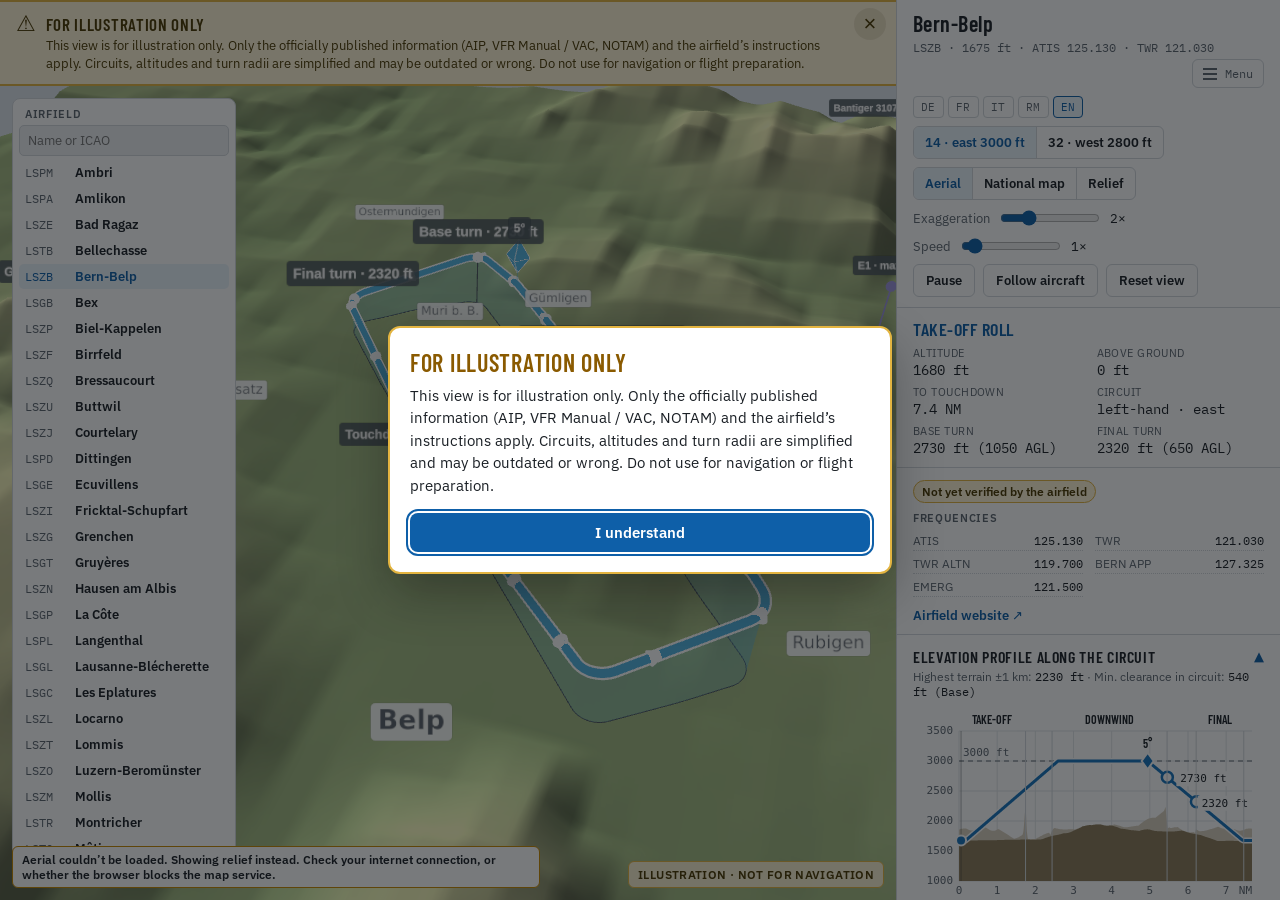
==== commit cee5601d: "Web version: state of 12 Oct 2026 (H1–H9, theory quiz with beta note, weather afterwards, logbook ta" ====
--- a/circuits/index.html
+++ b/circuits/index.html
@@ -347,18 +347,18 @@
 <script src="vendor/three.min.js"></script>
 <script src="vendor/OrbitControls.js"></script>
 <script>
-const AIRPORTS={"LSZB":{"name":"Bern-Belp","icao":"LSZB","elev":1675,"freq":"ATIS 125.130 · TWR 121.030","rwy":{"c":[2604529.5993921245,1195806.8115282436],"brg":140.06991148880547,"len":1730,"wid":30,"lo":"14","hi":"32","thr":{"14":200,"32":0}},"marks":[["TWY A",640,"14"],["TWY F",1510,"14"]],"circuits":[{"id":"14","land":"14","label":"Piste 14 · Ost 3000 ft","alt":3000,"vol":"links · Ost","s0":640,"tdp":640,"tdpName":"TWY A","pts":[[[2606433.473333333,1193418.1133333333],"Querabflug",1],[[2607593.4066666667,1194281.7133333334],"Gegenanflug",0],[[2604054.34,1198709.78],"Queranflug",0],[[2602902.8733333335,1197820.78],"Endanflug",1]],"name":null,"hand":"L","side":"E","var":null},{"id":"32","land":"32","label":"Piste 32 · West 2800 ft","alt":2800,"vol":"links · West","s0":220,"tdp":220,"tdpName":"TWY F","pts":[[[2603470.14,1196991.0466666666],"Querabflug",1],[[2601920.74,1196737.0466666666],"Gegenanflug",0],[[2605332.8066666666,1192444.4466666668],"Queranflug",0],[[2606619.74,1193206.4466666668],"Endanflug",1]],"name":null,"hand":"L","side":"W","var":null}],"rps":[["E1 · max 4500 ft",[2608253.8066666666,1199437.9133333333]],["Z1 · max 4000 ft",[2608203.006666667,1190683.38]],["HE · Heli",[2609608.473333333,1195509.38]],["HW · Heli",[2600972.473333333,1192630.7133333334]],["W",[2596569.8066666666,1197676.8466666667]],["S",[2604579.2733333334,1188058.7133333334]]],"places":[["Belp",[2605375.14,1193003.2466666666],1],["Kehrsatz",[2602411.8066666666,1196068.18],0],["Rubigen",[2608033.6733333333,1194628.8466666667],0],["Muri b. B.",[2603901.94,1198134.0466666666],0],["Münsingen",[2609354.473333333,1192292.0466666666],0],["Wabern",[2600007.2733333334,1197947.78],0],["Worb",[2609727.006666667,1197964.7133333334],0],["Toffen",[2603732.6066666665,1189582.7133333334],0],["Gümligen",[2604951.8066666666,1198642.0466666666],0],["Köniz",[2597467.2733333334,1197372.0466666666],0],["Bern",[2599617.8066666666,1200284.58],1],["Ostermundigen",[2602581.14,1200081.38],0]],"peaks":[["Gurten 2815 ft",[2600306,1196363]],["Ulmizberg 3074 ft",[2600306,1193283]],["Belpberg 2930 ft",[2606637,1189587]],["Bantiger 3107 ft",[2607788,1203139]],["Längenberg",[2599730,1186507]],["Dentenberg",[2612680,1201907]]],"note":"Linksvolten; Aufsetzpunkt Single-Engine auf Höhe TWY A (14) bzw. F (32), Start ab Intersection A bzw. F","dem":{"e0":2596000,"e1":2612979,"n0":1186500,"dn":616,"rows":[[703.3,703.4,693.7,666.7,738.2,739.5,772.9,774.8,823.3,843.4,896.2,890,924.2,1003.5,997.3,970.7,951.5,944.4,923.2,936.1,938.5,942.9,957.2,913.9,877.4,824.5,798.6,747.6,684,645.7,607.3,588.9,539.7,537.7,536.6,537.8,536.3,536.6,547.1,579,597.7,607.5,603.1,602.1,624.4,592.4,557.7,532.2,532.7,532.9,533,532.9,563.6,564,560.8,559,597.3,607.2,609.6,579.9],[758.9,727.5,759.9,793.2,827.8,843.8,813.8,814.1,798.1,838.4,900.5,909.9,901.9,868.3,878.8,830.3,828.6,823.5,840,863.6,877.3,886.9,907.9,930.3,928,861,791.9,706.4,651.8,601.7,574,540.8,534.6,534.9,533.3,534.3,536.7,593.8,618.4,651.3,671.1,639.4,619.9,604.3,617.2,605.6,531.7,531.9,531.1,530.9,531.8,533.3,572.1,555.2,570.2,600.2,620.3,638,629,627.6],[823.1,825.1,855.8,845.7,806.5,791.2,760.6,773.3,835.1,840.2,806.4,811,785.1,818.2,804.5,835.6,882.5,901.8,954.4,962.8,979,961.5,937.3,934,937.6,935.7,751.5,683.6,616.6,573.8,534.5,532,532.6,532.8,535.8,559.4,606.3,653.1,748.3,794.9,782.4,719.6,649.2,637.9,618.6,558.5,529.8,529.3,529.5,530,533.1,555.8,549.4,599.3,615.2,637.6,686,697.2,715,731.5],[787.6,783.3,762.6,762.9,741.9,747,718.4,710.4,699.3,745.7,764.7,786.8,845.6,825.9,814.9,840.7,885.4,895.3,932,981.5,985.6,971.6,950.7,935.9,917.7,883.7,795.5,659.2,592.6,547.3,531.9,532.5,531.9,565.3,660.7,712.7,745.3,785.4,811.2,834.6,799.4,754.4,694.7,645.2,611.5,531.9,528.3,528,529.3,531.2,532,548.4,598,605.4,623.8,675.4,701.7,737,779.6,815.3],[764.8,610.5,648.5,765.9,776.5,816.2,784.9,814.9,828.3,765,777.9,832.3,824.2,854.2,874.3,921.2,901.6,944.9,955.8,950.6,921.7,905.1,894,889.9,875.3,832.8,793.8,630.3,558.3,529,528.8,530.2,545.2,718.3,782.9,779.4,808.7,825.4,848.7,809.4,811.9,775.9,745.7,636.9,578.8,527.7,527.3,526.7,529.3,530.5,538.5,554.1,588.7,616.6,649.7,656.8,673.9,717.1,771.7,812.3],[659.2,746,789.1,790.2,828.8,848.8,866.3,925.9,921.6,922.5,865.4,865.4,864.6,871.4,870.5,873.7,902.7,897.9,891.6,882,859.9,853.2,857.7,854.6,827.7,764.5,719.1,594.1,543,527,528,529.4,584.3,676.7,734.7,792.9,838.3,866.1,817.3,778.6,798.8,747.8,667.8,628.7,524,525.6,525.4,528.2,528.9,531.6,548.8,586.6,599.5,632.3,660.2,661.2,703.2,722.4,759.8,783.1],[668.6,707.1,719.8,741.3,752.1,769.4,813.3,795.3,801.9,834.2,902.8,938.6,901.7,867.5,867.1,856.4,815.5,834,812.6,802.5,834.3,841.3,844.2,828,789.9,758.9,714,583.3,530.3,525.7,524.9,527.6,601.4,709.3,800.7,819,843.9,806.3,790.7,760.2,715,663.6,626.8,531.4,524,523.9,523.8,523.9,530.6,546.5,571.6,605.5,617.8,653.8,679.8,680.5,691.3,743.4,797.9,833.3],[837.3,821.6,751.1,804.9,825.2,870.6,869.8,814.1,832,884.2,875.4,836.8,830.9,788.2,758.6,755.4,765.3,776.5,816.8,849.5,862.5,864.1,876.8,863.4,813.4,773.7,683.1,586,539.4,524.3,525.4,524,597.9,705,784.5,822.7,802.6,800.3,773.7,768.5,723.5,618.3,523.7,522.8,522.9,524,523.5,528.8,534.4,557.8,580,603.8,622.6,652.4,673.4,676.2,664.3,698.7,716.6,742.4],[752.1,732.1,705.3,753.3,778.9,774.6,787.3,834.8,765.6,790.8,771.3,760.9,727.4,775.9,797.1,848.4,823.1,866.8,898.7,902.3,902.5,892.2,862.6,844,807.7,779.2,737.9,618.2,587.4,522.8,523.8,527.8,586.8,717.8,785.4,826.2,806.2,770.7,712.3,599.8,525.5,521.8,521.2,522.1,522.6,525.4,531.3,540,550.6,580.8,590.4,596.2,602.6,615.7,618.8,618.2,617.8,622.8,656.9,668.1],[696,701.6,718.8,729.1,706.9,728.1,714.7,691.7,709.1,734.7,746.9,758.4,742.2,790.6,810.1,892.8,944.4,959.2,940.9,918.7,900.5,884.4,851.8,837,817.6,771,742.2,684.4,609.3,534.6,523.6,522.1,558.9,679.6,753.2,803.7,800.3,730.5,579,518.5,519.6,520.8,519.7,525.3,526.2,527.1,541.2,562.8,573.9,586.1,594.2,623.9,612,621.8,648.9,684.5,704.2,685.6,676.6,664.3],[657,665.1,709.5,764.1,765,776,777.7,794.2,736.8,831.6,853.6,855.9,901.7,836,820.2,845.7,858.1,915.9,899.1,890.8,896,876.3,852.7,831.1,835.9,805.3,744.5,728.2,641.3,568.9,523.8,522.6,534.7,553.8,576.2,630.3,653.6,526.6,517.3,517.2,518.4,521,517.1,521.3,525.7,536.3,560.9,567.3,589.2,587.9,636.3,631.1,642.9,683.2,722,754.4,782.4,812.9,799.9,794.4],[671.5,663.4,648.9,674.9,694.3,701.1,713.8,726,722.8,715.6,740.6,760.6,827.9,845.3,921.3,931,912.2,865,855.9,868.1,890.7,870.6,851.4,832.2,832.4,748.4,735.4,669.1,591.5,551.5,517.3,521.1,520,518.7,516,515.1,515.5,516.1,515.7,516.5,518.2,524.9,525.2,529.8,552.4,565.2,577.9,592.7,585.8,590,622.4,650.3,674.9,720,741.4,744.8,783.3,841.2,877.1,906.1],[640.9,643.2,637.7,641.2,645.5,655.2,674.3,694.8,724.7,701.6,822.8,845.5,834.5,836.8,811.4,798.5,820.7,843,823.3,834.7,863.5,859.9,829.7,824.1,757.9,692.2,647.9,572.9,535.6,521,515.5,514.8,515.4,514.7,514.4,514.5,514.8,513.9,514.8,515.7,525,530.7,531.7,550.3,564,585.2,588.9,583.2,583.1,590.2,618.8,635.4,684.2,735.6,735.8,738.7,804.5,850.5,883.7,868.6],[695.6,682.5,661.1,643.4,653.1,666.5,690.3,704.5,710.2,728.7,684.6,740.9,860.6,869.5,916.6,883.3,739.1,768.4,786.4,785.2,784.7,793.2,792.8,717.3,664.6,611.8,557.8,511.4,510.1,511.8,510.1,512.7,513.4,512.3,513.3,513,513.4,514.8,514.5,539.6,538.9,545.1,551.9,564.8,580,588.7,589.7,581.4,583.2,599,611.9,634.4,644.4,681.4,706.7,730.8,733.2,742.6,769.2,790.4],[726.3,710.6,648.2,635.6,642.4,661.7,678.5,668.3,666.1,695.7,640.1,715.6,754.5,748.6,682.9,653.4,643,642.4,636,626.5,623.5,605,593.6,575.8,552.4,514.6,508.1,508.2,509.7,509.4,513.8,511.3,511.7,510.9,511.1,513.6,566.5,567.6,560.3,560.2,549.1,557.4,565.1,580.8,586.7,583.6,581.5,580.4,595.5,635.7,639.5,624.5,643,656.4,688.5,729.6,742.5,722.1,738.4,750.4],[639,629.8,620.9,612.7,613.6,649.6,655.4,648.7,630.6,648.1,676.3,637,604.3,652.2,672.8,730.5,811.5,808.3,786.8,741.9,694,640.4,568.2,562.9,533.1,507.5,507.1,508,508.2,508.5,509.3,510.4,511.5,531.4,571,598.5,587.9,593.8,577.9,573.4,562.5,569.7,574.4,575.3,592.4,594.2,600.4,605.9,613.4,610.3,613.5,620.2,643.6,648.5,653.7,668.6,676.4,688.5,712.3,728.6],[671.1,647.7,623.8,598.3,583,591.2,577.4,608.5,609.5,589.2,646.8,660.4,716,810,840.7,847.2,811.2,778.3,715.8,661.3,595.6,564.2,561.9,563.6,534.9,507,506.9,507.1,508.2,508.8,510.2,531.4,571.6,571.6,583.5,587.8,592.1,576.9,564.3,566.5,562.6,565.5,585,607.6,626.9,635.5,632.8,618.4,612.9,603.5,604.4,622,631.6,652.1,658.5,665.1,680.8,698.5,707.9,723.7],[605.3,624.5,655.3,648.6,631.9,609.5,596.7,569.8,573.6,591.5,619.4,626.2,636.7,648.9,684.1,688.6,681,651.7,580.9,561.4,556.7,547.2,527.9,505.5,508,507.4,507.7,508.2,521.6,529.3,568.9,567.4,566.8,571,594.2,592.2,578.2,572.7,565.9,570.8,581.5,591.2,596.9,638.3,634.7,665.4,642.7,592.3,589.3,597.1,615.8,619.8,639.8,654.4,657.4,684.4,757.9,788.3,812.7,807.5],[582.5,608.3,628.3,637.3,663.3,637.2,606.1,591,566.8,563.3,563.8,572.5,592.4,564.4,561.2,552.7,556.2,550.4,546.6,534.5,528.3,505.5,529.3,538.2,538.2,537.6,542.5,555.7,574.3,581,580,559.3,560.2,569.6,566.8,571.7,582.1,583.1,587.3,597.3,615.6,630.6,625.6,607.1,583.2,574.5,579,582.5,613.6,638.5,645.9,665.6,679.3,686.3,687.7,676.7,696.1,734.1,775,747.1],[560.3,562.7,562,575,623.7,606.1,594.6,575.9,554.7,556.2,559.2,576,546.5,541.9,531.7,515.3,509.5,516.9,521,503.2,532.8,538.9,541.7,554,550.5,553.7,561.7,557.9,559.4,558.3,559.3,559.1,564.8,573,587.6,591.6,594.6,615.6,643.4,669.8,677.5,675.1,650.5,596.2,565.5,567.9,570.5,624,661.9,656.2,702.2,757.8,791.6,821.7,796.7,761,692.2,686.4,687.5,693.6],[561.7,558.1,558.4,561.4,560.4,563.9,559.9,561.6,552.7,548.9,546.3,537.2,527.4,517.2,507.2,503.1,521.9,529.2,539.6,551.2,554.4,553.4,549.6,552.8,551.1,554,554.4,554.6,554.1,555,562.2,609.3,620.5,660.6,689.7,706.3,711.7,718.3,726.5,726.4,704.4,716.9,707.9,570.7,559.5,560.2,584.7,643.4,661.3,684,707.8,744.1,780.6,803.4,780.8,760.6,741.7,720.5,714.9,688.3],[558.1,555.2,554,555.4,552.7,545.2,551.2,550.8,540.6,549.2,540.5,530.3,528.1,533.6,539.6,539.4,514.9,501.5,500.7,510.2,560.5,560.7,564.7,564.4,576,573.1,551.2,558.3,562.8,623,679.5,694,710.8,653.6,743.6,744.1,723,738.3,717.9,645.8,584.2,598.3,593,555.1,557.8,573.8,600.1,628.9,717,784.4,794.6,777,774.1,803.8,855.8,879.9,822.1,809.1,796.6,746.4],[556.4,550.3,555.4,550.3,547.2,549.8,551.6,550.7,552.4,550.9,549.7,549.1,560.9,560.3,559.1,529.4,510.6,534,544.4,526.9,570.3,584.2,584.5,578.9,577.4,581.1,556,551,583.3,603.4,643.6,659.5,691,599.9,679.7,665.2,696.3,668.2,598.3,551.5,551.5,562.2,558.2,560.9,573.5,587.7,619.8,656.4,694.6,736.7,771.7,763.5,778.7,791.7,807.7,837.4,878.1,909.2,881.1,856],[546.7,529.9,553.2,548.8,549.5,551.2,550,549.1,550.8,552.5,555.4,564.9,566.5,558.6,538.4,526.9,539,552.8,566,559.2,558.8,559.6,561.4,560.9,561.5,553,553,551.7,547.6,555.5,572.5,594.8,608,561.4,548.6,550.9,550.2,553.5,550.9,564.5,594.7,592,615.9,568.2,596.9,676.6,690.6,676.5,670.3,699.6,738.7,778.4,810.5,847.3,823.8,839.7,861.5,909.5,880.4,886.4],[492.8,505.5,516.5,537.1,550.1,550.2,549.2,546.8,549.9,559.9,562.7,565.9,571.1,575.2,565,495.4,546.3,553.9,554.7,553.7,554.7,557.4,555.1,572.5,558.6,550.7,549.6,549.4,547.6,548.2,570.6,599.6,555.8,546.1,569.6,631.7,637.1,637.1,678,682,697.2,735.2,757.6,664.8,573.8,626.5,699.6,727.4,713.7,713.7,735.4,778.5,790.2,812.4,846.6,895.2,925.3,909,869.6,790.9],[496.2,490,490.7,480.9,499.4,493.8,526.5,514.3,535.1,527.5,561.8,562.8,570.3,483.4,497.6,528.8,491.7,526.3,553.2,539.3,550.8,550.9,547.3,557.6,567.9,571.1,568.7,544.3,546.2,547.1,540.2,565.9,582.2,606.7,650.6,665.5,685.7,714.2,726.7,729.8,739.9,736.5,712.4,607.2,581.3,685.8,773.5,802.4,843.2,797.8,761.7,761,775,803.1,821.6,864.8,927.8,933,935.8,925.9],[584.7,582.7,581.8,583.7,588.6,571.3,552.9,574.3,568,508.8,498.8,481,483.7,513.5,485.3,526.5,548.7,533.4,530.6,525.8,520.5,489.1,532.3,539.6,520,525,527.3,544.8,567,576.7,580.8,601.8,623,656.4,688.4,708.1,762.5,853.1,806.4,807.4,806.5,812.5,799.7,735.6,586.2,672.8,713.2,785.2,822.7,872.3,849.4,807.4,806.7,807.8,823.1,834.6,886.9,916.6,872.7,827.9],[584.2,583.5,580.9,580,583.9,594.9,591.1,586.1,573.2,587.7,572.5,589.2,576.4,542.6,519.9,487.8,484.1,533.5,487.2,520.6,521.1,544.2,529.4,556.5,558.2,565.8,580,591,607.2,593,613.3,630.6,677.7,815,813.4,746,784.1,882.5,840.9,861.4,863.3,908.3,865.1,751.9,616.9,608.3,677,727.7,803.3,815,851.8,840.9,824.9,879.1,910.6,927.1,931.4,843,893.9,897.4],[616.6,590.3,587.5,584.7,594.9,583.6,580.6,589.9,586.2,584.4,583.5,574.9,576.6,584.8,543,501.3,486.4,528,508,538.7,542.8,543.2,547.3,550.3,564.9,592.4,680.6,612.6,637.3,644.1,649.1,659.4,685.2,792.1,815.9,759.5,802.6,830.1,776.1,733.4,820,810.9,868.2,779.7,647.2,630.6,765.3,834.8,831.1,865.4,865,859.2,775,808.2,883.5,899.3,866.9,818.6,773.1,824.2],[624.2,632.3,603.9,586.2,581.2,575.5,570.9,573.4,579.6,569.4,573.4,570.9,576.4,577.1,575.4,564.4,542.3,490.3,512.9,546.9,554.3,553.2,560,582.5,583,589.9,616.1,693,763,736.3,735.9,739.4,697.9,686.8,678.2,697.7,723.2,755.4,698.2,679.8,732,709.8,686.2,782.5,685.5,607.2,738.8,722.5,773.6,814,842,769.2,755.7,809.3,838.8,847.6,841.8,800.9,787,701.4],[601.9,594.6,591.3,594.2,613.5,591.3,587,584.5,582.8,580.8,578.9,567.9,558.2,555.7,554.1,539,541.1,545.7,560.7,554.2,555.6,554.4,564.1,580,609.2,604.5,603.4,611.3,658.1,771.1,791.3,793.1,768.2,769.7,750.1,683.9,669.3,720,690.8,671.2,602.3,700.6,702.1,689,657.8,613.8,634.7,621.1,678.4,769.4,743.3,758.4,780.7,738.7,708.3,783.4,811.9,825.5,819.9,793.3]]},"frame":[2596000,1186500,2612979,1204980],"freqs":[["ATIS","125.130"],["TWR","121.030"],["TWR ALTN","119.700"],["BERN APP","127.325"],["EMERG","121.500"]],"web":"https://www.bernairport.ch"},"LSZF":{"name":"Birrfeld","icao":"LSZF","elev":1296,"freq":"AD 123.555 · GLD 119.830","rwy":{"c":[2659976.021333333,1255102.3873333335],"brg":82.77181009001598,"len":718,"wid":20,"lo":"08","hi":"26","thr":{"26":0,"08":73}},"grass":{"off":-75,"len":690,"wid":30,"name":"08R/26L Gras"},"marks":[],"circuits":[{"id":"08","land":"08","label":"Piste 08 · Nord 2000 ft","alt":2000,"vol":"links · Nord","s0":0,"tdp":173,"tdpName":"","pts":[[[2661550.8213333334,1255313.2073333333],"Querabflug",1],[[2661550.8213333334,1256371.5406666666],"Gegenanflug",0],[[2658646.7546666665,1256032.874],"Queranflug",0],[[2658646.7546666665,1254932.2073333333],"Endanflug",1]],"name":null,"hand":"L","side":"N","var":null},{"id":"26","land":"26","label":"Piste 26 · Nord 2000 ft","alt":2000,"vol":"rechts · Nord","s0":0,"tdp":100,"tdpName":"","pts":[[[2658646.7546666665,1254932.2073333333],"Querabflug",1],[[2658646.7546666665,1256032.874],"Gegenanflug",0],[[2661550.8213333334,1256371.5406666666],"Queranflug",0],[[2661550.8213333334,1255313.2073333333],"Endanflug",1]],"name":null,"hand":"R","side":"N","var":null}],"rps":[["E · Ausflug",[2664598.8213333334,1251630.2073333333]],["Sektor West",[2652279.8213333334,1258031.0073333334]],["Sektor Nord",[2660153.8213333334,1263238.0073333334]],["Einflug Süd · PPR",[2659984.488,1250199.3406666666]],["Einflugkreis ①",[2659688.154666667,1255575.674]]],"ring":{"c":[2659688.154666667,1255575.674],"r":550.3333333333334,"alt":2000},"places":[["Lupfig",[2657359.8213333334,1255067.674],0],["Birr",[2657656.154666667,1253772.274],0],["Hausen",[2658672.154666667,1257396.0073333334],0],["Birmenstorf",[2661720.154666667,1257607.674],0],["Mülligen",[2660831.154666667,1256591.674],0],["Rütihof",[2662736.154666667,1255110.0073333334],0],["Birrhard",[2661339.154666667,1254178.674],0],["Brugg",[2658426.621333333,1260444.0073333334],1],["Baden",[2665487.8213333334,1258412.0073333334],1],["Wettingen",[2666757.8213333334,1257904.0073333334],0],["Lenzburg",[2652533.8213333334,1249268.0073333334],1],["Mellingen",[2663633.621333333,1252570.0073333334],0],["Windisch",[2658934.621333333,1258412.0073333334],0],["Mägenwil",[2660915.8213333334,1252062.0073333334],0]],"peaks":[["Bözberg 1867 ft",[2652152.8213333334,1259478.8073333334]],["Heitersberg 2300 ft",[2666630.8213333334,1253713.0073333334]],["Habsburg",[2658587.488,1257396.0073333334]]],"note":"Volte nördlich der Piste, Gegenanflug 2000 ft; Aufsetzpunkt 100 m nach der Schwelle","dem":{"e0":2651010,"e1":2668002,"n0":1246499,"dn":770.8,"rows":[[546.4,506.2,463.5,436.7,460.7,492.6,469.6,436.3,426.4,427.5,437.4,441.2,441,436.9,441.6,414.4,470.9,512.4,499.5,488.5,497.1,500.2,473.1,506.3,483.6,472.1,504.1,550.4,518.7,485.2,436,431,427.8,424.8,415.4,409.1,409.1,410.6,408.6,427.5,468.1,482.7,489.2,493.4,484.8,484.6,460.5,445.6,435.6,415.6,411.3,399.3,396.5,371.8,366.5,366.7,367.2,375.6,359.3,362.4],[438.4,428.2,433.1,417.3,444.1,471.6,455.5,422.8,418.5,414.8,388.4,429,429.9,429,429.3,418.1,424.6,428.6,427.9,430.7,447.9,498.8,535,525.4,480.7,445,444.6,443.8,475.2,429.4,425.1,424.1,421.7,419.9,408.9,408,412.6,432.1,490.2,537.9,544.2,534.9,511.8,485.3,472,450,436.3,428.6,416.2,395.9,387.5,367.1,358.8,359.8,355.4,358.7,358.9,361.8,364.2,402.1],[411.1,411.5,402.6,407.8,437.5,463.3,437.9,412.2,410.6,412.8,414.4,418.9,467.7,501,420.3,412.5,398.9,416.5,422.1,451.3,437.8,462.3,498.2,488.5,488,471.2,448.7,416.4,417,418.1,418.9,416.6,418.3,419.6,405.6,418.6,454.4,458,493.9,505.1,533,536,519.6,479.7,483.4,458.6,425.4,408.3,391.9,379.7,362.6,373,362.2,361.3,362.6,357.1,356.7,404.5,435.3,471.6],[403.7,394.8,397.2,399.2,399.7,400.3,401.8,400.6,373.6,402.6,406.4,406.6,410.5,411.1,410.7,411.2,401,402.6,429.1,473.4,479.4,433.3,437,478.6,459,418.3,410.3,410.4,402.3,409.9,420,421.6,427.3,444.1,490.2,463.2,461.5,476,488.7,528.5,545.1,534.2,513.3,484.6,461.7,435.2,392.6,387.1,378.2,369.5,371.2,367,373.9,373.8,376.7,400.5,402.1,445.5,474.7,512.1],[386.1,398.6,398.6,397.7,388.4,393.3,393.9,392.4,395.9,396,395.3,396.7,399.1,401.6,404.2,401.6,400.3,389.5,432.1,432.1,431.9,431,434.8,427,417.3,405.2,405.6,396.9,414.7,426.7,440.6,459.7,469,514.9,536,510,476.3,486.9,507.6,538.5,555.8,536.5,475.2,497,444.4,398.6,380.9,371.1,367.6,349.5,349.9,369.8,403.7,428.2,408.3,413.7,432.3,456.3,520.4,568.4],[378.3,376.6,375.7,374.8,373.4,375,377.3,379.8,381.1,382.6,382.3,390.9,393.1,394.1,393.2,393,378.8,395.3,409.6,413.6,415.3,418.7,422,424.6,427.4,402.5,394.3,403.8,419.4,446.4,513.1,533.9,545.8,562.4,550.9,533.2,509.7,475.6,536.1,502.7,487.5,454.5,437.7,394.8,387.8,378.3,362.9,361.1,365,374.8,386.8,392.2,412.5,397.7,404,422.1,474.2,541.5,562.8,601.6],[355.7,355.8,355.1,353.4,353.3,352.8,356.8,356.7,355.5,364,361.4,373.2,373.2,382.6,376.9,374.2,388.5,397.6,400,377.4,380.5,391.1,396,413,416.5,418.5,421.2,422.6,431.2,463.9,445.2,506.5,483.7,465.6,443.8,497.3,491.9,456.7,436.8,404.1,360.8,360.2,377.4,377.6,368.5,346.6,371.6,378.5,387.8,409.9,398.9,397.9,399.6,409.3,426.1,512.4,529.5,561.1,603.6,644.6],[423.7,436.7,433.4,418.3,403,368.4,357.6,363.8,367.8,372.2,352.6,348.3,353.3,352.1,354.2,375,362.6,383.4,387.5,397,403.4,408.5,413.9,418.3,422.8,427.2,429.3,429.1,419.1,414.6,413.7,413,415.9,412.3,399.1,396.5,396.7,380.6,353.8,349.3,356.5,355.9,352.2,345.3,379.1,379.7,384.3,410,420.1,413.8,409.5,413.2,433,461.3,511.5,546.8,569.4,609.9,650.7,668.4],[570.3,536.2,519.4,499.1,465.5,462.6,451.6,434.9,418.7,412,395.5,383.4,349.1,348.5,348.9,406,437.9,456,450.7,468.1,477.3,513.4,535.8,518.2,561.3,575,543.7,418.7,409.9,409.9,423.1,416.7,416.9,414.7,401.4,404.6,414.8,398.7,365.3,343.9,348.1,353.8,358.9,389,409.6,416.4,433.2,426,423,427.5,435.9,457.2,482.3,507.7,547,577.9,613.7,664.1,684.4,642],[634.2,617.9,618.2,603.2,596.6,549.4,517.8,502.3,473.3,422.4,405.5,362.1,346.7,346.2,369.8,406.5,436,476.9,564.4,525.7,521.2,487.3,452.6,439.5,420.5,409.2,404.4,405.5,402.9,404.2,405.9,407.3,409.1,406.1,394.3,388.6,368.6,371.2,358.2,388.6,386.1,383.9,396.9,400,418.7,423.5,423.3,433.1,459.7,448.1,464.5,516.4,542.7,582,620.5,665.8,701.1,637.6,563.8,523.8],[506,495.5,504.8,469.7,470,463.4,433.8,403.9,378.7,371.1,366.4,347.2,344.8,348,382.3,434.7,485,480.9,498.1,466.6,445.5,428.7,417.2,402.4,396,395.7,398.6,398.1,398.3,399,399.2,399.7,399.9,401.4,393.1,346.3,375.2,384.4,392.1,413.2,410.6,408.2,413.7,410.1,413.1,419.2,424.2,438.3,437.5,450.4,493.8,551.7,608,651.5,672,632,532.5,537.4,466.6,424.4],[502,451.3,430.2,420.6,411.8,390.2,388,395.8,372.4,355,350.8,349,344.6,348,352.6,433.7,494.6,461.9,431.1,422,431.9,414.1,394.9,391.8,390.6,388.7,390.3,391.4,392.5,393.2,393.8,394.9,396.3,397.6,401.1,395,381.3,351.3,389.2,391.8,410.5,425.2,410,408.4,410.4,418.6,422.3,438.6,454.1,492.3,550.4,624.4,629,590.7,522.8,457.4,439.8,404.5,403.5,386.9],[680,657.9,615.1,558.7,511.2,462.8,439.1,407.4,372.9,365.7,349.6,344.9,342.8,347.4,363.4,387.1,403.6,407.6,405.4,400.3,395.9,393.6,389.5,387.7,385.7,384.9,386,386.9,387.3,388.1,390.8,393.3,394.2,393.1,391.7,388.1,383.6,358.8,396.2,398.5,399.4,401,403.2,444.3,452.4,446.1,438.5,438.9,472.5,516.5,534.2,486.3,482.9,459.5,455.9,396.3,395.8,391.5,386.8,402.7],[722.8,619.7,524.8,498.9,442.7,436.3,426.8,428.2,403.6,370.3,362.1,345.8,341.7,342.6,357.9,426.7,436,437.7,449.1,449.1,454,437.2,414.2,402.7,385.6,380.2,391.3,413.8,443.4,445.4,385.4,363,365.2,367.8,367.8,337.1,362.5,369.8,383.9,393.4,419.5,423.3,440.4,450.8,429.7,420.9,458.4,508.2,514.5,460.6,451.2,398.7,378.5,371.7,380.8,382.5,380.2,399.3,405.9,407.4],[721.6,745.9,698.9,703.3,637.3,635.4,569.7,529.6,519,461.4,424,376,357,340.7,340.6,339.8,380.2,461.6,476.4,474.5,471,446.5,429.3,413.9,379.5,376,398,424,441.1,398.1,342.9,360.6,364.8,367,411.9,399.6,422.4,487.9,520.1,528.5,528.9,526.1,518.2,499.6,460,427.4,448,499.2,506.6,452.6,399.5,382.4,390.3,387.7,393.3,394,401.1,408.4,410.8,469.1],[556.9,537.4,549,542.4,566.7,576,509.1,457.9,428.4,412.9,391.1,377.2,363.2,357.3,340.4,340.5,333.9,335.3,337.8,335.3,347.4,348.6,389.7,421.2,386.1,372,374.2,387.2,406.1,365.2,363.5,335,378.5,417.4,464.4,472.2,461.7,469.9,500.9,536.4,551.5,561.7,567.5,569.3,568.5,549.7,504.5,472.6,408.7,392,384.8,352.1,387.7,388.8,391.7,400.8,409.9,422.7,438.6,453.6],[524.9,527.7,552.6,566.7,575.4,563.2,570.4,563.7,522.9,502.4,465.5,508.4,496.7,477,450.5,393.1,375.1,356.9,338,337,335.9,339.4,346.7,351.7,353.4,360.9,360.8,368.2,360.7,334.3,345.6,373.2,395.2,398.5,405.4,401,463.8,519.2,538.9,554.1,546.3,505.9,519.9,544.2,520.8,464.8,467.2,488.6,418.5,387.3,386.5,355.3,379.7,434.7,488.5,557.7,614.6,660,644.4,611.6],[573.4,535.8,491.1,543.3,555.3,581.1,585.1,567.2,545.1,527.1,521.3,505.2,515.9,514.6,494.8,483.1,473.6,461.4,407.5,394.2,385,360.2,342,345.7,351.6,345.9,333,330.4,336.4,340.2,330.4,329.7,330.4,345.9,417.4,513.2,514,486.1,438.7,411.1,378.6,367.2,372.5,340.3,366.3,369.1,350.2,359.6,346.9,378.8,410.8,412.4,437.3,466.9,476.8,452.3,446.7,495.2,527.8,563.4],[453.5,482.5,520.9,513.9,560.2,563,581.7,575.8,558.3,549.6,529.1,508.5,474.4,475.9,501.4,506.4,493.8,459.2,405,393.9,385.1,400.1,406,413.2,439.8,455.4,365.2,345.1,331,331.2,332.3,328.5,328.4,337.4,360.1,361.6,342.4,337.4,339.7,358.2,367.2,372.2,374.1,374.9,377.2,380.3,385.5,428.3,429.1,494.7,581.9,539.7,536.9,518.8,501.5,547.4,547.5,511.6,488.3,479.9],[561.4,586.4,480.7,575.3,600.6,605.8,599.7,576,551.6,560.8,557.8,545.3,535.4,527.3,456.3,458,500.2,490.1,451.5,379.2,373.3,378.6,396.5,417.3,438.2,486.9,511.1,509.6,471.1,371.9,336.1,328.8,329.6,330.3,331.7,335.5,351.5,371.1,372.4,371.7,376.5,418.7,418.5,467.1,480.1,485.9,502.8,527.1,592.2,600.4,602.8,623.1,597.9,546,511.2,469.6,483.2,492.4,475.1,458.9],[643,585.7,526.6,539,618.8,605.6,577.2,507.4,485.2,501.6,452.6,550.5,550.4,539.6,540.6,524.8,505.8,441.2,394.6,405.3,387.5,377.5,375.2,374.9,375.9,365.7,372,400.2,435.3,440.8,362.1,327,331.8,354.4,370.2,402.2,421.9,432.5,464.8,478.8,498.4,562.3,578.7,584.2,584.7,597,598,588.3,604,596.3,595.8,608.2,565.2,523,502.2,466.4,468.7,466.2,440.9,458.6],[598,624.7,636.4,642,537.2,493.6,469.8,458.5,461.1,448.8,442.2,469.3,428,445.3,442.5,407.6,401.5,397.3,420.6,419.9,395.2,384.9,386.9,373.2,369.5,365.8,363.2,362.7,363.3,365.1,356.6,332,351.8,364.8,493.8,505.5,508.8,498.1,532.4,560.9,540.5,521.9,571,580.3,547.5,579.9,591.1,597.2,599.9,596.7,553.8,578.6,577.9,522.9,473.1,440.9,483.2,425,431.6,474.9],[504.1,558.5,592.7,549.5,508.8,523,506.9,490.3,528.7,614.9,491.9,477.6,559.3,532.2,564.9,591.8,532,463.6,429.1,413.8,517.5,546.3,547.5,534.8,509.6,423.4,361.3,362,362.5,363.2,332.3,341.4,350.5,352.1,383.8,492.9,492.8,449.3,492.5,530.3,525.3,490.2,478.1,483.1,512.7,557,574.3,542.2,537.6,560.7,528.7,518.6,477.4,465.1,485.1,452.2,431.3,417.3,446.6,463.8],[662.5,661.9,649.9,629.8,618.6,535.6,509.8,534,528.6,532.6,553.8,540.5,513.3,551.6,585.8,573.8,581.8,621.9,607.1,596.8,586.2,583.6,575,566.5,561.3,442.5,362.2,342.3,331,348.1,331.4,346.4,354.6,356.1,357.1,362.2,420.2,484.2,459.6,449.4,486.3,467.1,457.6,477.9,520.3,547.5,513.6,497.5,498.9,489.2,454.2,433.7,438.5,437.3,407.4,413.2,445.5,480.7,489.7,490.8],[517.6,487.6,490.4,529.6,474.3,430.8,428.7,497.8,559.2,651.6,631.9,584.2,613.9,545.1,559.8,591,575.8,639,625.4,595.3,552.4,603,489.7,430.1,415.7,402.2,372.7,352.3,346.6,326.5,344.2,354.2,355.7,354.3,361.4,359.4,362,365,416.2,420.7,423.9,421.2,426.7,421.3,400.8,426.5,442.7,413.9,402.9,393.5,401.1,408.1,449.2,473.1,483.1,487.6,493.7,502.5,539.1,585.2]]},"frame":[2651010,1246499,2668002,1264998.2],"freqs":[["AD","123.555"],["GLD","119.830"],["ZURICH INFO","124.700"],["ZURICH TWR","118.100"]],"web":"https://birrfeld.ch"},"LSZG":{"name":"Grenchen","icao":"LSZG","elev":1411,"freq":"ATIS 121.105 · TWR 120.105","rwy":{"c":[2598379.4620000003,1225621.3546666666],"brg":66.5860604558136,"len":1000,"wid":23,"lo":"06","hi":"24","thr":{"24":0,"06":113}},"grass":{"off":-55,"len":700,"wid":30,"name":"06R/24L Gras"},"marks":[],"circuits":[{"id":"06i","land":"06","label":"06 · innen 2200 ft","alt":2200,"vol":"rechts · innen","name":"Innere Volte","s0":0,"tdp":263,"tdpName":"","pts":[[[2600110.8953333334,1226305.4613333333],"Querabflug",1],[[2600500.362,1225416.4613333333],"Gegenanflug",0],[[2598654.628666667,1224442.7946666668],"Queranflug",0],[[2598315.962,1223274.3946666666],"Queranflug",0],[[2597045.962,1223257.4613333333],"Queranflug",0],[[2596580.2953333333,1224104.128],"Queranflug",0],[[2596580.2953333333,1224781.4613333333],"Endanflug",1]],"hand":"R","side":"S","var":"inner"},{"id":"24i","land":"24","label":"24 · innen 2200 ft","alt":2200,"vol":"links · innen","name":"Innere Volte","s0":0,"tdp":150,"tdpName":"","pts":[[[2596580.2953333333,1224781.4613333333],"Querabflug",1],[[2596580.2953333333,1224104.128],"Querabflug",0],[[2597045.962,1223257.4613333333],"Querabflug",0],[[2598315.962,1223274.3946666666],"Querabflug",0],[[2598654.628666667,1224442.7946666668],"Gegenanflug",0],[[2600500.362,1225416.4613333333],"Queranflug",0],[[2600110.8953333334,1226305.4613333333],"Endanflug",1]],"hand":"L","side":"S","var":"inner"},{"id":"06a","land":"06","label":"06 · aussen 3000 ft","alt":3000,"vol":"rechts · aussen","name":"Äussere Volte","s0":0,"tdp":263,"tdpName":"","pts":[[[2599992.362,1226330.8613333334],"Querabflug",1],[[2603666.8953333334,1226026.0613333334],"Querabflug",0],[[2603776.962,1223934.7946666668],"Gegenanflug",0],[[2597045.962,1220971.4613333333],"Queranflug",0],[[2595606.628666667,1224231.128],"Queranflug",0],[[2596495.628666667,1224781.4613333333],"Endanflug",1]],"hand":"R","side":"S","var":"outer"},{"id":"24a","land":"24","label":"24 · aussen 3000 ft","alt":3000,"vol":"links · aussen","name":"Äussere Volte","s0":0,"tdp":150,"tdpName":"","pts":[[[2596495.628666667,1224781.4613333333],"Querabflug",1],[[2595606.628666667,1224231.128],"Querabflug",0],[[2597045.962,1220971.4613333333],"Gegenanflug",0],[[2603776.962,1223934.7946666668],"Queranflug",0],[[2603666.8953333334,1226026.0613333334],"Queranflug",0],[[2599992.362,1226330.8613333334],"Endanflug",1]],"hand":"L","side":"S","var":"outer"}],"rps":[["E1",[2603311.2953333333,1227135.1946666667]],["W1",[2593828.628666667,1222199.128]],["S",[2605639.628666667,1218643.128]],["E",[2612116.628666667,1228803.128]],["ABM Altreu",[2600839.0286666667,1226474.7946666668]],["HE · Heli",[2603175.8286666665,1228803.128]],["HW · Heli",[2594463.628666667,1224231.128]],["LSR83 · GND–4500",[2597003.628666667,1224273.4613333333]]],"places":[["Grenchen",[2595860.628666667,1228295.128],1],["Solothurn",[2604115.628666667,1229184.128],1],["Bettlach",[2598908.628666667,1229311.128],0],["Selzach",[2601321.628666667,1229565.128],0],["Lengnau",[2593193.628666667,1226390.128],0],["Pieterlen",[2591796.628666667,1225247.128],0],["Büren a. A.",[2594336.628666667,1221310.128],0],["Arch",[2598976.362,1223536.8613333334],0],["Leuzigen",[2601855.0286666667,1225458.7946666668],0],["Staad",[2596724.228666667,1223934.7946666668],0],["Rüti b. B.",[2597960.362,1222690.1946666667],0],["Lüsslingen",[2604496.628666667,1226517.128],0],["Biberist",[2608941.628666667,1225755.128],0],["Derendingen",[2608433.628666667,1227660.128],0],["Zuchwil",[2606147.628666667,1228676.128],0]],"peaks":[["Grenchenberg 4606 ft",[2595479.628666667,1231089.128]],["Romont 2461 ft",[2592685.628666667,1226339.328]]],"note":"Volten südlich der Piste: innen 2200 ft (max. 90 kt), aussen 3000 ft; Aufsetzpunkt 150 m nach der Schwelle","dem":{"e0":2591035,"e1":2616028,"n0":1217949,"dn":749.8,"rows":[[432.9,432.9,432.2,433.1,432.6,433.8,444.7,442.6,445,459.8,467.1,472.9,492.7,512.7,538.7,579.3,603.6,594.6,639.9,605.4,617.9,612.4,608.3,594.4,504,471.7,468.6,466.7,466.8,465.7,464.9,468.9,480.8,498.6,489.8,491.8,483.6,502.8,481.4,481.7,483.3,484.4,485,486.3,487.1,489.2,489.7,489.1,487.8,487.2,494.3,488.5,487.1,506.9,540.6,511.3,534.6,528.2,525.9,519.1],[432.2,432.1,431.9,431.9,431.2,439.7,444.2,452.8,450.5,456.1,451.7,469.3,497.1,497.5,503.6,514.6,548.4,570.2,570.7,575.2,571.6,571,598.7,609,618.5,643.9,580.7,526.8,489,475.4,469.9,466.3,464.7,463.8,465.2,467.7,468.7,493.6,493.8,478.1,479.3,480.3,481.9,481.9,482.8,485.5,486.5,484.5,483.9,483.3,481.9,484.1,485.7,485.6,513.1,497,537.9,547.5,535.7,509.8],[431.7,431.2,430.7,428.8,429.2,502.8,547.8,593.6,542.7,496.2,457.7,469.7,472.5,500.2,530.5,497.4,516.6,510.4,571.3,566.9,575.7,587,598.1,603.3,613,623.6,612.6,610.1,649.5,627.1,555.9,502.1,470.4,466.7,464.5,463.7,465.4,475.7,482.9,489.4,473.9,476.4,478.6,477.5,478.6,480.4,481.5,480.6,479.7,481.6,478.9,479.9,478.4,479.3,480.7,500.5,518.2,515.1,551.5,524.2],[431.1,431.1,431,430,429.4,429.6,435.8,492.5,542.6,499.1,517.8,476.8,488.9,490.2,488.9,486.4,504.8,515.5,530.7,541.2,550.8,582.6,600.8,605,600.5,617.1,600.9,590.1,599.4,616.2,645.7,590.8,518.9,489.5,468.7,462.8,465.1,467.9,470.7,472,471.6,471.2,474.1,474.2,475.3,475.7,476.6,476.5,475.9,484.8,475.2,474,481.6,489.2,496.8,501.3,541.2,559.1,573.6,576.9],[431.5,426.1,429.5,430.5,428.9,429.9,429.9,430.4,431.6,434.2,442.2,462.5,476.8,486.6,493,502.2,466.4,523.2,543.1,541.7,545.3,556.2,536.2,540.6,585.3,611.2,583.9,602.7,578.4,570.2,594.3,585.3,560.9,551.5,489.7,465.2,463.8,465.5,467.3,468,467.9,469.1,469.8,471.3,471.9,476.7,471.8,471.6,473,478.3,480.8,470.2,468.8,492.7,512.6,479.1,502.9,533.2,547.2,550.3],[431.1,430.8,430.5,428.4,429.2,430.6,430.1,430.2,430.1,426.7,430.4,429.8,432.3,436.9,446.3,462.9,461.4,513.2,525.2,512.3,535.6,552.9,563.6,562.1,522.6,515.6,535.8,572.5,560.1,564.9,544.1,542.2,530,524.7,509.5,494.6,461.9,463.7,465,464.4,464.7,464.6,465.8,466.7,468.3,467.7,468.1,467.6,468.8,468,466,461.7,464.8,465.6,474.8,460.9,469.1,461.5,468.4,489.7],[469.3,445.7,432.2,430.5,429.3,426.7,430.3,430,430.2,429.9,430,430,426.4,429.7,432.3,436.7,452.3,485.7,502.9,538.3,557.2,556.3,553.2,550.6,553.4,534.4,520.9,530.4,494.7,528.1,541,531.5,546,559.7,537.5,507.3,472.1,471.6,477.5,460.4,463,461.5,461.4,462,462.7,463.6,464.2,464.1,463.4,462.8,463.1,459.9,462,460.8,459.6,469.5,475.3,475.3,467.9,473.5],[559.5,546.9,520.9,511.6,454.3,444.3,430.7,426.7,430,429.6,429.3,429.6,429.1,426.4,429.1,430,430.2,437.3,463.5,524.4,519.3,546.9,537.7,558.6,558.5,572,550.8,552.6,547.3,558.8,540.2,497.4,483.4,477,485.6,490.2,484.5,465.3,474.5,488,463.6,456.4,456.2,456.8,459.1,457.8,459.5,460.6,460,459.4,458.9,458,457.7,466.2,468.6,485.4,487.9,491.8,484.9,467.6],[435,479.2,513.2,475,482.4,496.1,500,461.9,431.2,429.4,428.8,429.1,429.2,428.9,428.9,429.6,428.7,428.6,430.3,451.4,472.2,487.7,522.5,518.1,530.2,518.1,540.3,552.6,549.7,548.2,552.6,550.5,552.7,524.7,507,504.2,493.5,473.4,464.2,460.9,458,468.3,494.4,453.2,452.5,454.9,454.4,455.1,456.7,456.1,455.6,455.4,463.8,472.7,472.7,474,486.3,498.4,501.5,491.4],[455.8,438.3,438.8,433.2,433.4,433.4,437.7,430.7,430.6,429.7,429.1,429.2,428.9,428.4,428.6,428,428.1,428.5,428.9,426.4,428.3,432.4,441.8,451.5,476.5,462.9,477.3,502.8,531,531.9,547.5,533.5,543.1,552.4,540.1,546.5,546.2,527.7,489,479.9,469,460.6,457.8,451.8,450,449.5,449.8,453.5,452.4,452.2,452.3,462.3,462.7,476.8,483.1,486.4,488.5,494.2,493.5,485.7],[800.5,753.6,703.1,630.4,569.6,501,479.1,445.6,435.4,448.2,449.9,444.8,437.8,430.8,430.8,429.7,429,428.2,428.2,428.5,426.3,427.9,427.4,428.9,432.9,460.5,455.9,463.3,480,463.9,481.7,480.3,509.1,514.2,534.3,542.4,541.8,535.8,540.8,514.6,484.5,464.7,457.7,447,446.2,445.8,446,449.3,448.5,449.1,449.2,448.6,449,472.1,459.6,477.4,480.6,487.8,497.7,505.5],[808.3,820.4,826.8,786.8,748.9,684.8,614.1,590.4,547.1,478.2,476.6,446.5,452.3,438.1,436.5,434.3,433.6,432.2,431.2,430.2,430.2,428.6,428.5,426.1,428.2,428.2,428.6,429,448.3,484.4,475.9,457.9,461,464.4,495.6,499.6,513,522.1,521.7,522.6,509.5,490.6,462,449.3,443.2,439,442.5,445.1,445.7,445.7,445.7,445.6,443.8,442.6,455.1,459.4,462.8,471.5,481.5,487],[788.2,748.5,696.3,707.6,728.9,690.2,674.1,657.5,615.2,578.1,529.3,474.3,480.2,468.3,452.2,448.8,447.4,447.3,443.4,438.7,434.9,433,431.3,429.5,428.7,427.9,428.1,429.1,428.1,428.1,428.2,428,432.3,443.7,443.5,452.3,481.5,458.2,459.4,480.5,487.3,453.7,459.5,474.6,493,486.8,464.2,439,441,441.5,442.2,442.1,442.6,444,446.6,454.3,460.6,462.5,464.7,464.6],[1091.1,1095.6,1065.2,1017.2,1026.8,886.3,784.9,719.1,671.9,613.9,578.9,573.7,517.4,521,498.4,504.4,504.3,489.1,469.9,461.1,449.2,443.6,441.9,438.1,438.5,434.2,428.6,428.2,428.1,428.1,428.2,428,426.1,427.9,427.5,428.6,426.9,428.1,428.9,452.4,450.1,450.3,479.7,442.4,434.3,435.6,436,436.3,437.8,439,439.5,439.1,438.3,438.1,453.4,454.4,459.1,468.5,469.8,471.9],[972.4,1025.7,1070.4,1106.1,1182.4,1189.8,1162.2,1105.5,1002.8,950.7,850.7,767.9,672.8,663.8,610.2,591.1,595.1,574,539,500.7,474.5,469.2,479.7,476,468.1,458.2,439.1,428.7,427.4,427.5,429.7,427.6,428.2,429.3,429.1,429.1,428.8,429.9,433.1,428.6,426.1,426.1,430.8,430.3,431.2,433.2,431.8,433.2,434.4,435.7,435,435.8,434.6,434.3,457,457.2,458.5,466.4,468.4,472.8],[1185.4,1121.2,1085.2,1042.7,982.6,970.9,996.9,1058,1144.7,1177.8,1149.8,1119.8,1072.7,960.5,869.5,746.8,698.9,650.8,625.3,606.5,606.1,566.4,539.5,534.1,543.1,522.4,480.1,468.4,459.4,454.8,445.1,449.8,450.6,454.5,449.1,451.1,450.2,445.1,452.9,452.5,439.2,434.3,429.1,429.4,429.8,428.2,428.8,431.9,431.4,431.8,432,431.4,431.3,431.7,436.1,455.1,463.2,463.8,463.2,468.6],[1187,1183.5,1157.8,1164.5,1207.9,1232.3,1230.4,1214,1284.7,1212.6,1238.5,1282.7,1247.9,1199.8,1087.1,913,981.8,878.1,788.2,743.8,688.7,665.3,639.8,616.3,595,577.8,567,560.2,552.8,548.4,532.5,527.8,479.6,517.2,497,484.8,493.8,486.9,505.9,494.6,457.9,454.7,452.5,451,447.4,426,428,428,428.2,427.7,427.7,428,424.3,424.1,426.6,423.4,432.8,442,425.3,432.6],[979.6,1041.6,1025.9,1041.9,1104.5,1174.7,1173,1230.1,1218.4,1281.2,1328.8,1306.1,1300.4,1357.7,1166.2,1142.4,1155.5,1236.7,1002.2,1016.4,926.1,831.1,722.4,712.2,679.2,657.2,617,599.7,592,591.3,566.9,560.7,562.1,546.9,535.8,519.1,505.5,509.6,509.6,567,537,480.3,467.7,462.3,460.5,466.7,442.7,426,426,426.6,425,425,422.2,425.2,421.5,422.3,421.2,421.3,420.1,421.8],[740.1,744.6,714.1,735.5,771.4,846.8,924.2,963.1,1000.4,1021.1,1064,1120.6,1171.5,1274.4,1365.5,1327.5,1363.6,1242.3,1167.9,1243.1,1149.9,1065.9,1025.2,946.1,924.2,806.6,740.7,694.9,674.2,661,638,636.4,624.7,611.6,595.7,583.9,573,557.5,526.3,534.7,574.3,549.7,525.8,515.4,505.5,512,493.8,465.7,462.1,447.7,424.9,428.4,425.6,421.7,420.5,417.3,421.8,420.6,420.6,419.7]]},"frame":[2591035,1217949,2616028,1231445.4],"freqs":[["ATIS","121.105"],["TWR","120.105"],["TWR ALTN","119.700"],["GND","121.805"],["GLD","127.580"],["BERN APP","127.325"],["BALE INFO","130.905"]],"web":"https://www.airport-grenchen.ch"},"LSPN":{"name":"Triengen","icao":"LSPN","elev":1594,"freq":"AD 124.530 · ZURICH INFO 124.700","rwy":{"c":[2648484.368,1230743.1093333333],"brg":147.95911205313806,"len":570,"wid":15,"lo":"15","hi":"33","thr":{"15":65,"33":110}},"marks":[],"circuits":[{"id":"15","land":"15","label":"Piste 15 · West 2300 ft","alt":2300,"vol":"rechts · West","s0":0,"tdp":125,"tdpName":"","pts":[[[2648969.9313333333,1229989.576],"Startlauf",0],[[2648902.198,1228973.576],"Querabflug",0],[[2647987.798,1228550.2426666666],"Gegenanflug",0],[[2647809.998,1228694.176],"Gegenanflug",0],[[2646641.598,1231090.2426666666],"Gegenanflug",0],[[2646785.5313333333,1232360.2426666666],"Queranflug",0],[[2647276.598,1232715.8426666667],"Queranflug",0],[[2647818.4646666665,1232106.2426666666],"Endanflug",1]],"name":null,"hand":"R","side":"W","var":null},{"id":"33","land":"33","label":"Piste 33 · West 2300 ft","alt":2300,"vol":"links · West","s0":0,"tdp":170,"tdpName":"","pts":[[[2647276.598,1232715.8426666667],"Querabflug",0],[[2646785.5313333333,1232360.2426666666],"Gegenanflug",0],[[2646641.598,1231090.2426666666],"Gegenanflug",0],[[2647809.998,1228694.176],"Queranflug",0],[[2647987.798,1228550.2426666666],"Queranflug",0],[[2648902.198,1228973.576],"Endanflug",0],[[2648969.9313333333,1229989.576],"Endanflug",0]],"name":null,"hand":"L","side":"W","var":null}],"rps":[["Fallschirm-Absprungzone",[2648182.5313333333,1230649.976]]],"places":[["Triengen",[2648267.198,1232427.976],1],["Winikon",[2646362.198,1232715.8426666667],0],["Wilihof",[2647310.4646666665,1230599.176],0],["Büron",[2650002.864666667,1229396.9093333334],0],["Knutwil",[2648546.598,1227881.376],0],["Schlierbach",[2651526.864666667,1230412.9093333334],0],["Etzelwil",[2651272.864666667,1231809.9093333334],0],["Kulmerau",[2650002.864666667,1234222.9093333334],0],["Geuensee",[2651780.864666667,1227669.7093333334],0],["Buchs",[2644414.864666667,1227999.9093333334],0],["Uffikon",[2644287.864666667,1229828.7093333334],0],["Reitnau",[2644668.864666667,1233079.9093333334],0],["Sursee",[2651780.864666667,1225586.9093333334],1]],"peaks":[["Stereberg 2861 ft",[2654701.864666667,1232063.9093333334]],["2789 ft",[2650637.864666667,1233257.7093333334]],["2523 ft",[2644033.864666667,1230717.7093333334]]],"note":"Volte westlich der Piste, 2300 ft; Aufsetzpunkt 60 m nach der Schwelle","dem":{"e0":2643009,"e1":2655007,"n0":1224994,"dn":750.4,"rows":[[501.2,498.6,497.6,497.5,496.8,496.5,497.7,498,499.1,499.4,499.5,501.6,502.9,503.8,507.8,511.4,510.2,506.2,503.5,503.3,504.7,507.5,511.6,512.9,507.7,504.3,503.3,503.3,505,505.7,515.6,518.2,511.3,510.2,499.5,498.1,498.2,498.5,497.4,505.5,505.4,504.8,509.9,515.8,504.6,504.5,511.6,510.8,516.1,520.9,537.1,566,595.2,636.5,654.3,662.1,674,686,696.8,713.6],[515.5,499.5,498.1,497.9,497.9,498.1,498.3,498.1,499,499.5,500.4,501.6,501.4,502.5,503.5,504.9,506.2,507.8,509.1,511.7,521.6,517.4,515.4,515.7,516,519.3,518.1,513.4,509.2,510.6,508.6,504.6,500.9,492.1,494,494.1,494.6,494.1,496.1,496.5,504.4,500.1,502.9,506.3,510.3,513.9,531,533.3,549.1,553.6,615.5,627.9,626.7,641.3,651.3,667.9,682.6,698.9,710.4,734.8],[616.1,620,619.8,608.3,613.7,605.9,584.1,567.8,564.1,557.3,557,558.6,564.1,568.9,577.9,607.9,602,590.3,600.8,601.2,587.4,580.8,580.7,574.5,571.1,562.1,552.3,519.6,506.9,507.2,505.1,490.6,490.6,491.1,491.5,491.4,491.5,492.8,493.5,495.1,497.4,500.1,502.5,510.5,530.6,564.7,602.1,606.4,630.4,647.5,666.9,681.5,656.8,656.3,648.1,646.2,664.2,696.2,711.5,719.1],[682.9,680,676.4,677.8,667.5,646.9,670.2,664.8,643.6,608,579.4,548.3,538.6,532.5,522.1,519.6,514.5,514.4,536.3,540.9,539.5,549.4,563.6,562.6,555.4,550.8,551,524.9,498.8,489.8,487.8,488.8,487.9,488.6,489.4,490,491,492.8,493.4,497.1,509.3,528.4,574.6,588.9,587,630.2,663.9,698.8,729.7,745.9,767,780.4,743.3,718.8,687.1,685.4,691.6,693.2,691.1,691.4],[545.4,548.5,544.5,538.3,536.5,544.8,548.5,529,504.9,504.4,508,504.7,502,506.3,507.8,508.5,506,509.4,516.9,561.3,572.5,571.1,567.9,560.4,554.2,535.5,505.5,491.4,488.7,486.3,486.3,486.3,486.5,487.3,488.4,491.7,496.2,506.4,525.8,538.7,569.2,595.3,622.3,655.3,705.7,721.8,737.9,758,780.7,795,808.1,833.5,825.1,797,767.5,732.9,724.1,695.3,688.5,686.2],[501.7,498.4,498.7,501.2,502.9,503,501.2,500.2,500.6,504.8,507.7,514.7,520.2,522.3,529.4,551.5,593.8,608.6,617.8,604.8,599.8,596.8,575.9,531.9,496,491,488.6,486.3,486.2,486.6,488.9,488,488.4,489.2,496.3,526.8,563.5,576,592.6,605.2,612.8,628.7,669.8,676.5,686.5,707,717.8,736.5,751.1,779.9,814.2,794.7,762.1,733.8,734.5,726.7,704.7,693.4,684.2,681.2],[656.9,644.4,632.3,587.8,585.7,572.9,610.5,597.9,609.8,612.4,622.1,636.8,649.2,660.7,667.4,658.4,665.3,643.1,626.3,621.7,580,541.1,545.1,512.4,491.5,485.5,485.3,484.9,485,485.7,488.9,493.7,502.5,519.1,540.1,565.7,577.5,602.3,629.9,661,689.7,698.8,702.4,698.3,712.2,718.4,724.6,729.8,733.5,769.4,811.7,810.1,759.4,715.9,706.3,699.2,698.7,700.4,700.9,716.1],[689.2,713.5,723.2,731.8,696.6,706.7,695.8,700.1,688.8,679.2,701.6,691.6,676.3,676,680.3,690.6,683.4,655.8,636.1,594.6,557.9,512.2,513.6,499,489.8,484,485.2,484.7,485.1,488.3,505.3,531.6,554.6,574.8,590.5,604.4,642.9,650.5,662.5,686.5,698.1,689.8,709.2,708.6,706.2,710.8,727.9,730.3,712,734.3,789.4,781.4,738,698.3,684.4,682.3,677.8,665.6,660.7,667.1],[564,636.7,570.8,605,613.6,611.4,664.6,648.1,687,724.3,707.7,689.1,676.6,655.4,669,625.9,603.5,577.8,545.2,539.8,506.2,510.3,505.2,492.2,486.3,483.6,484.9,488.6,503,525.5,567.2,614.8,661.1,695.9,722.6,749.8,759.9,752.9,736.2,714.2,705.5,702.3,704.1,732.1,773.4,785.3,771.5,725,694,701,743.7,691.5,682.6,668.9,673.3,679.9,682.2,684.3,686.1,678.2],[702.6,687.1,695.7,679,667.4,650.6,674,695.2,723.7,739.2,727.1,701.5,679,630.7,588.6,557.2,544.3,519.9,499.4,499.2,507,498.4,495.1,486.5,496,501.1,518.7,521,536.1,580.2,637.8,683.1,704,725.9,774,800.8,814.9,804.2,793.6,770.9,768.2,766.3,749.6,743.8,756.7,768.5,757.7,745,706.6,674.9,656.1,693.8,741.8,784,799.5,803.7,806.7,814.8,802.7,772.9],[681.3,682,660.9,608.7,674.8,660.5,627.5,634.8,679.2,681,660.2,651.3,611.7,572.8,558.6,540.8,498.1,494.5,492.2,490.3,488.3,486.8,487.4,497.8,500.2,505,549.9,587.6,612.7,660.1,692,716.2,728.7,744.5,765.6,802.2,817.4,814.1,819.3,814.2,798.8,782.9,770.8,759.2,737.4,748.7,746.1,722.9,677.7,639.5,665,717.4,759.4,776.3,829.4,862.8,863,846,820.9,768.9],[647.2,654.5,649.6,598.2,606.4,631.7,654.4,671.8,663.7,634.5,638.3,600.1,571,553.7,543.6,499.3,491.1,485.4,482,481.3,477.6,479.9,489.7,497,522.5,567.4,585.7,612.2,642.8,647.1,671.3,700.4,724.9,762.2,780.4,777.7,812.3,809.3,779.2,745,724.6,710.6,691.2,682.1,676.7,689.6,694,647.6,625,662.5,712.9,754.7,723.3,740.4,734.7,731.6,727.8,708.6,699.6,658.1],[654.1,659.5,643.6,611,566.1,590.8,612.3,642.7,653.5,620.6,615.8,573.9,544.5,538.2,488.5,482,481.3,476.5,475.3,475.8,477.8,482.3,495.7,541.6,572.3,599.8,616.6,658.1,625.2,612.7,616.9,635.7,662.2,695.2,715.6,747.8,734,714.5,682.1,652.5,647.5,654.6,640.9,642.9,665.8,703.9,707.2,701.9,650.2,607.6,643.7,630.4,644.8,657.6,662.6,660.1,628.7,605.2,591.2,567.4],[558.5,575.1,551.3,558.5,564.6,600.3,647.7,675.2,670,653,616.6,607.2,564.5,513.3,483.1,480,476.8,478.2,473.8,474.4,478,500.1,536.7,571.8,590.4,641.6,651.2,634.2,635.4,652.9,679.6,707.8,706.4,692.5,693,681.2,647,614.8,598.1,615,631.6,666.8,691.8,714.7,715,706,660,642.9,622.8,601.5,574.2,587.5,578.2,577,563.9,565.5,544.7,531.6,520.7,513.5],[534.2,577.2,638.1,649.3,652.5,656.1,663.4,675.3,674.4,622.9,591.1,564.6,539.7,525.7,479.9,472.6,472.9,474.5,477.9,482.9,490.8,509,522.4,574.1,617.2,634.6,614.5,664.5,688.4,689.1,682.7,669.1,686.3,661.9,644.2,613.4,588.1,587.6,631,644.5,650.7,661.5,679,686.4,683.6,647.9,617.5,616.3,607.8,599.8,586.7,580.5,543.1,546,537.2,524,514.2,517,509.7,510.3],[539.4,607.3,626.3,580,570.1,631.4,644.8,653.4,660.1,623.8,645,580.5,565,505.1,501.9,473,475.1,490.4,495.6,509.8,518.5,506.3,507.1,512.5,518.9,552.6,611,656.5,665.5,667.9,662.9,644.9,586.9,615.2,603.3,602.1,610.7,622.8,582.3,569.2,626,612.9,661.2,679.8,675.6,666,636.5,575.2,554.9,574.9,548.4,520.8,530.8,507.1,507.4,507.6,507.8,507.6,510.3,525.1],[498.9,550.3,550,530,507.8,531.9,544,576.6,614.6,595.2,577.3,527.3,539.5,487.3,470.2,477,475.6,475.9,479.3,492.4,512.5,528.7,538.6,576.6,626.8,646.8,620.2,578.6,594.2,624.9,632.9,580.2,546.9,525,567.6,560.7,519.2,553.7,596.6,592,646.8,626.9,635.3,617.5,596.1,590.6,570.4,531.3,514.2,508.5,508.4,507.5,513.1,505.7,505.9,516.6,534.2,558.9,585.2,605.1]]},"frame":[2643009,1224994,2655007,1237000.4],"freqs":[["AD","124.530"],["ZURICH INFO","124.700"],["ZURICH TERMINAL","127.755"]],"web":"https://lspn.ch"},"LSZU":{"name":"Buttwil","icao":"LSZU","elev":2372,"freq":"AD 122.155 · ZURICH INFO 124.700","rwy":{"c":[2665366.6458048276,1235208.9958261042],"brg":158,"len":675,"wid":30,"lo":"16","hi":"34","thr":{"16":0,"34":0}},"marks":[],"rps":[],"places":[["Buttwil",[2665789.979138161,1236208.0624927708],1],["Müswangen",[2664680.8458048278,1231805.395826104],0],["Geltwil",[2667170.045804828,1234006.7291594374],0],["Brunnwil",[2666535.045804828,1231678.395826104],0]],"peaks":[],"note":"Beide Volten werden parallel benützt, in der Regel Piste 34 (16 nur bei Föhn); Aufsetzpunkt 100 m nach der Schwelle","dem":null,"frame":[2659999,1229003,2671996,1241000],"circuits":[{"id":"34w","land":"34","alt":3300,"pts":[[[2664532.268168022,1237274.1529457541],"Querabflug",1],[[2663915.3012303556,1237175.82487569],"Querabflug",0],[[2664213.8686074675,1234689.2152790609],"Gegenanflug",0],[[2665130.8858890627,1232307.0438253374],"Queranflug",0],[[2666373.0251984536,1232718.1194193822],"Endanflug",1]],"s0":0,"tdp":100,"tdpName":"","vol":"links · West","label":"34 · West 3300 ft","name":"West-Volte","hand":"L","side":"W","var":null},{"id":"34e","land":"34","alt":3300,"pts":[[[2664318.032543702,1237804.4047230436],"Querabflug",1],[[2665646.7252729554,1238142.1482977592],"Gegenanflug",0],[[2667141.515210352,1234245.9564849252],"Queranflug",0],[[2665938.7652824456,1233792.9504284638],"Endanflug",1]],"s0":0,"tdp":100,"tdpName":"","vol":"rechts · Ost","label":"34 · Ost 3300 ft","name":"Ost-Volte","hand":"R","side":"E","var":null},{"id":"16w","land":"16","alt":3300,"pts":[[[2666373.0251984536,1232718.1194193822],"Querabflug",1],[[2665130.8858890627,1232307.0438253374],"Gegenanflug",0],[[2664213.8686074675,1234689.2152790609],"Queranflug",0],[[2663915.3012303556,1237175.82487569],"Queranflug",0],[[2664532.268168022,1237274.1529457541],"Endanflug",1]],"s0":0,"tdp":100,"tdpName":"","vol":"rechts · West","label":"16 · West 3300 ft","name":"West-Volte","hand":"R","side":"W","var":null},{"id":"16e","land":"16","alt":3300,"pts":[[[2665938.7652824456,1233792.9504284638],"Querabflug",1],[[2667141.515210352,1234245.9564849252],"Gegenanflug",0],[[2665646.7252729554,1238142.1482977592],"Queranflug",0],[[2664318.032543702,1237804.4047230436],"Endanflug",1]],"s0":0,"tdp":100,"tdpName":"","vol":"links · Ost","label":"16 · Ost 3300 ft","name":"Ost-Volte","hand":"L","side":"E","var":null}],"freqs":[["AD","122.155"],["ZURICH INFO","124.700"],["ZURICH TERMINAL","127.755"]],"web":"https://sgzuerich.ch/flugplatz/"},"LSGE":{"name":"Ecuvillens","icao":"LSGE","elev":2293,"freq":"AD 120.630","rwy":{"c":[2572274.1874767477,1178297.465172795],"brg":95.28003889211273,"len":800,"wid":23,"lo":"09","hi":"27","thr":{"27":0,"09":0}},"marks":[],"rps":[],"places":[["Ecuvillens",[2572733.7321883496,1178866.736662866],1],["Neyruz",[2572141.0655216826,1179467.8699961994],0],["Posieux",[2574173.0655216826,1179467.8699961994],0],["Corpataux",[2574088.398855016,1177520.5366628661],0],["Magnedens",[2572733.7321883496,1176419.8699961994],0],["Posat",[2571209.7321883496,1176165.8699961994],0]],"peaks":[],"note":"Piste 09 mit Volte nördlich, Piste 27 mit Volte südlich, je 3300 ft; Aufsetzpunkt 150 m nach der Schwelle","dem":null,"frame":[2567002,1172999,2578999,1185005],"circuits":[{"id":"09-3300","land":"09","alt":3300,"pts":[[[2574670.064455611,1178076.0482339212],"Querabflug",1],[[2575019.7321883496,1180822.5366628661],"Gegenanflug",0],[[2569973.8948375056,1180542.8919947266],"Queranflug",0],[[2569798.6115644313,1178526.2475540654],"Endanflug",1]],"s0":0,"tdp":150,"tdpName":"","vol":"links · Nord","label":"09 · Nord 3300 ft","name":"Nord-Volte","hand":"L","side":"N","var":null},{"id":"27-3300","land":"27","alt":3300,"pts":[[[2569995.12543559,1178508.0865632542],"Querabflug",1],[[2569910.015637704,1176832.3771182608],"Gegenanflug",0],[[2574821.7819527206,1175882.10556167],"Queranflug",0],[[2574918.2973320168,1178053.10758876],"Endanflug",1]],"s0":0,"tdp":150,"tdpName":"","vol":"links · Süd","label":"27 · Süd 3300 ft","name":"Süd-Volte","hand":"L","side":"S","var":null}],"freqs":[["AD","120.630"]],"web":"https://lsge.ch"},"LSGC":{"name":"Les Eplatures","icao":"LSGC","elev":3368,"freq":"TWR 118.130 · LSR4 128.680","rwy":{"c":[2550977.0622506104,1214973.5728149991],"brg":54.892841509550145,"len":1127,"wid":27,"lo":"05","hi":"23","thr":{"23":100,"05":70}},"marks":[],"rps":[["NE",[2554189.997955731,1220778.346921027]],["SE",[2558203.197955731,1216858.2802543603]],["SW",[2546172.0646223975,1208747.2135876936]],["V",[2558203.197955731,1212997.4802543605]]],"places":[["La Chaux-de-Fonds",[2552115.6646223976,1216942.946921027],1],["Le Locle",[2546764.731289064,1212845.0802543603],1],["La Sagne",[2551370.5979557307,1210322.0135876937],0],["Les Brenets",[2544241.6646223976,1214479.146921027],0],["Les Ponts-de-Martel",[2547061.0646223975,1205927.8135876937],0]],"peaks":[],"note":"Volte südöstlich der Piste, 4200 ft; Gebirgsflugplatz; Aufsetzpunkt 100 m nach der Schwelle","dem":null,"frame":[2542023,1205471,2560024,1223970],"circuits":[{"id":"05-4200","land":"05","alt":4200,"pts":[[[2552778.412466386,1216239.9192063827],"Querabflug",1],[[2553864.3812417905,1214626.4740493733],"Gegenanflug",0],[[2550206.281910303,1212165.662927503],"Queranflug",0],[[2549171.1540728,1213704.0221834157],"Endanflug",1]],"s0":0,"tdp":170,"tdpName":"","vol":"rechts · Südost","label":"05 · Südost 4200 ft","name":"Südost-Volte","hand":"R","side":"SE","var":null},{"id":"23-4200","land":"23","alt":4200,"pts":[[[2549171.1540728,1213704.0221834157],"Querabflug",1],[[2550206.281910303,1212165.662927503],"Gegenanflug",0],[[2553864.3812417905,1214626.4740493733],"Queranflug",0],[[2552778.412466386,1216239.9192063827],"Endanflug",1]],"s0":0,"tdp":200,"tdpName":"","vol":"links · Südost","label":"23 · Südost 4200 ft","name":"Südost-Volte","hand":"L","side":"SE","var":null}],"freqs":[["TWR","118.130"],["LSR4","128.680"]],"web":"https://leseplaturesairport.ch"},"LSZI":{"name":"Fricktal-Schupfart","icao":"LSZI","elev":1788,"freq":"AD 119.555 · ZURICH INFO 124.700","rwy":{"c":[2638516.6145315785,1262155.9347430232],"brg":74,"len":530,"wid":30,"lo":"07","hi":"25","thr":{"25":0,"07":0}},"marks":[],"rps":[["N",[2639456.414531579,1266685.60140969]],["S",[2638863.747864912,1257948.00140969]]],"places":[["Schupfart",[2639752.747864912,1263129.60140969],1],["Wegenstetten",[2636645.481198245,1260166.2680763565],0],["Hellikon",[2636349.147864912,1262689.3347430232],0],["Eiken",[2641386.8145315787,1264467.3347430232],0],["Obermumpf",[2636493.0811982453,1265060.00140969],0],["Wittnau",[2640641.747864912,1258837.00140969],0],["Gipf-Oberfrick",[2642123.414531579,1261351.60140969],0],["Zuzgen",[2634715.0811982453,1263874.6680763566],0]],"peaks":[],"note":"Piste 07 mit Volte nördlich, Piste 25 mit Volte südlich, je 3000 ft; Aufsetzpunkt 80 m nach der Schwelle","dem":null,"frame":[2633005,1256009,2645002,1268006],"circuits":[{"id":"07-3000","land":"07","alt":3000,"pts":[[[2640853.414531579,1262647.00140969],"Querabflug",1],[[2641065.0811982453,1263917.00140969],"Gegenanflug",0],[[2635646.414531579,1262985.6680763566],"Queranflug",0],[[2635858.0811982453,1261419.3347430232],"Endanflug",1]],"s0":0,"tdp":80,"tdpName":"","vol":"links · Nord","label":"07 · Nord 3000 ft","name":"Nord-Volte","hand":"L","side":"N","var":null},{"id":"25-3000","land":"25","alt":3000,"pts":[[[2635426.837233111,1261269.9553596668],"Querabflug",1],[[2635949.802407101,1259194.7189077926],"Gegenanflug",0],[[2641729.67679528,1260919.4353468842],"Queranflug",0],[[2641197.6857519094,1262924.7195443425],"Endanflug",1]],"s0":0,"tdp":80,"tdpName":"","vol":"links · Süd","label":"25 · Süd 3000 ft","name":"Süd-Volte","hand":"L","side":"S","var":null}],"freqs":[["AD","119.555"],["ZURICH INFO","124.700"]],"web":"https://www.aecs-fricktal.ch"},"LSPL":{"name":"Langenthal","icao":"LSPL","elev":1575,"freq":"AD 119.405 · BALE INFO 130.905","rwy":{"c":[2622918.565273933,1225793.9419758576],"brg":52.098627950243525,"len":585,"wid":18,"lo":"05","hi":"23","thr":{"23":0,"05":0}},"marks":[],"rps":[["N",[2622079.498710602,1228602.6568407374]],["S",[2623264.832043935,1222828.3901740708]]],"places":[["Langenthal",[2626676.898710602,1229347.723507404],1],["Lotzwil",[2626820.832043935,1226680.723507404],0],["Thunstetten",[2623857.498710602,1228162.3901740708],0],["Herzogenbuchsee",[2619861.2320439355,1227273.3901740708],1],["Bleienbach",[2624602.5653772685,1225935.6568407374],0],["Thörigen",[2621935.5653772685,1224902.723507404],0],["Rütschelen",[2625339.1653772686,1224310.0568407376],0]],"peaks":[],"note":"Piste 05 mit Volte südöstlich (2500 ft), Piste 23 mit Volte nordwestlich (2400 ft); Aufsetzpunkt 80 m nach der Schwelle","dem":null,"frame":[2617999,1220001,2629996,1232006],"circuits":[{"id":"05-2500","land":"05","alt":2500,"pts":[[[2624765.95881558,1227232.1696605375],"Querabflug",1],[[2625581.825958353,1226507.6037270664],"Gegenanflug",0],[[2622375.832043935,1223310.990174071],"Queranflug",0],[[2621698.498710602,1223632.723507404],"Queranflug",0],[[2621578.587206576,1224750.7459757142],"Endanflug",1]],"s0":0,"tdp":80,"tdpName":"","vol":"rechts · Südost","label":"05 · Südost 2500 ft","name":"Südost-Volte","hand":"R","side":"SE","var":null},{"id":"23-2400","land":"23","alt":2400,"pts":[[[2621529.1653772686,1225072.0568407376],"Querabflug",1],[[2621317.498710602,1225537.723507404],"Gegenanflug",0],[[2625236.0001590163,1227710.8214384096],"Queranflug",0],[[2625593.1653772686,1227231.0568407376],"Queranflug",0],[[2625000.498710602,1227358.0568407376],"Endanflug",1]],"s0":0,"tdp":80,"tdpName":"","vol":"rechts · Nordwest","label":"23 · Nordwest 2400 ft","name":"Nordwest-Volte","hand":"R","side":"NW","var":null}],"freqs":[["AD","119.405"],["BALE INFO","130.905"],["BALE INFO","134.680"]],"web":"https://www.lspl.ch"},"LSGL":{"name":"Lausanne-Blécherette","icao":"LSGL","elev":2041,"freq":"AD 123.205 · APCH INFO 118.830","rwy":{"c":[2536954.706928255,1155225.2416893987],"brg":184.77885270525695,"len":875,"wid":23,"lo":"18","hi":"36","thr":{"18":0,"36":0}},"marks":[],"rps":[["N",[2536654.4295616373,1161687.1572318706]],["S",[2536502.0295616374,1149512.090565204]]],"places":[["Lausanne",[2536950.762894971,1151442.490565204],1],["Renens",[2533835.0295616374,1154117.9572318706],1],["Prilly",[2536654.4295616373,1153821.6238985374],0],["Romanel",[2536061.762894971,1157386.090565204],0],["Cheseaux",[2536205.696228304,1159909.1572318706],0],["Epalinges",[2541404.2295616376,1156793.4238985372],0],["Le Mont",[2538728.762894971,1157233.690565204],0]],"peaks":[],"note":"Volte westlich der Piste, 2700 ft; Gegenanflug-Verkehr hat Vorrang; Aufsetzpunkt 120 m nach der Schwelle","dem":null,"frame":[2529001,1145998,2547001,1164498],"circuits":[{"id":"36-2700","land":"36","alt":2700,"pts":[[[2537028.670787901,1156109.9698132745],"Querabflug",1],[[2534700.228879489,1156647.122936735],"Gegenanflug",0],[[2534525.73436325,1153210.0909257932],"Queranflug",0],[[2536768.3442252004,1152996.0404900168],"Endanflug",1]],"s0":0,"tdp":120,"tdpName":"","vol":"links · West","label":"36 · West 2700 ft","name":"West-Volte","hand":"L","side":"W","var":null},{"id":"18-2700","land":"18","alt":2700,"pts":[[[2536768.323743615,1152995.7954969238],"Querabflug",1],[[2534732.4545200346,1153189.9197844476],"Gegenanflug",0],[[2534748.3060704605,1157888.495183807],"Queranflug",0],[[2537157.903136991,1157655.7990101515],"Endanflug",1]],"s0":0,"tdp":120,"tdpName":"","vol":"rechts · West","label":"18 · West 2700 ft","name":"West-Volte","hand":"R","side":"W","var":null}],"freqs":[["AD","123.205"],["APCH INFO","118.830"],["GENEVA INFO","126.350"]],"web":"https://www.lausanne-airport.ch"},"LSZL":{"name":"Locarno","icao":"LSZL","elev":650,"freq":"ATIS 133.455 · TWR/AD 134.825","rwy":{"c":[2711157.5200505406,1113666.041693898],"brg":78.06027115990169,"len":804,"wid":23,"lo":"08L","hi":"26R","thr":{"08L":131,"26R":52}},"marks":[],"rps":[["W",[2704327.287931519,1110487.8105558935]],["E",[2719025.4212648524,1112121.87722256]]],"places":[["Locarno",[2703878.5545981857,1115390.0105558934],1],["Tenero",[2708780.7545981854,1115686.3438892267],0],["Gordola",[2709525.8212648523,1116719.27722256],0],["Magadino",[2710711.154598186,1111232.87722256],0],["Cugnasco",[2716798.687931519,1114797.3438892267],0],["S. Antonino",[2718881.487931519,1112866.9438892268],0],["Cadenazzo",[2717247.4212648524,1112121.87722256],0]],"peaks":[],"note":"Pisten 08/26: Einziehfahrwerk 3000 ft, festes Fahrwerk 2000 ft (Weg schematisch gleich); parallele Pisten und Volten beachten; Aufsetzpunkt 100 m nach der Schwelle","dem":null,"frame":[2702998,1104002,2720998,1122502],"circuits":[{"id":"26r","land":"26R","alt":3000,"pts":[[[2706604.8212648523,1112739.9438892268],"Querabflug",1],[[2707282.154598186,1112062.6105558933],"Gegenanflug",0],[[2715546.720564131,1112165.1960117812],"Queranflug",0],[[2716248.5764689087,1112982.4946436114],"Queranflug",0],[[2715793.882285261,1114646.4345672987],"Endanflug",1]],"s0":0,"tdp":152,"tdpName":"","vol":"links · Süd","label":"26R · Süd 3000 ft · Einziehfahrwerk","name":"Einziehfahrwerk","hand":"L","side":"S","var":"retract"},{"id":"26f","land":"26R","alt":2000,"pts":[[[2706604.8212648523,1112739.9438892268],"Querabflug",1],[[2707282.154598186,1112062.6105558933],"Gegenanflug",0],[[2715546.720564131,1112165.1960117812],"Queranflug",0],[[2716248.5764689087,1112982.4946436114],"Queranflug",0],[[2715793.882285261,1114646.4345672987],"Endanflug",1]],"s0":0,"tdp":152,"tdpName":"","vol":"links · Süd","label":"26R · Süd 2000 ft · festes Fahrwerk","name":"festes Fahrwerk","hand":"L","side":"S","var":"fixed"},{"id":"08r","land":"08L","alt":3000,"pts":[[[2714902.154598186,1114433.27722256],"Querabflug",1],[[2715240.8212648523,1114898.9438892268],"Gegenanflug",0],[[2706774.154598186,1114898.9438892268],"Queranflug",0],[[2706308.487931519,1113713.6105558933],"Queranflug",0],[[2707259.8245200003,1112841.8453245524],"Endanflug",1]],"s0":0,"tdp":231,"tdpName":"","vol":"links · Nord","label":"08L · Nord 3000 ft · Einziehfahrwerk","name":"Einziehfahrwerk","hand":"L","side":"N","var":"retract"},{"id":"08f","land":"08L","alt":2000,"pts":[[[2714902.154598186,1114433.27722256],"Querabflug",1],[[2715240.8212648523,1114898.9438892268],"Gegenanflug",0],[[2706774.154598186,1114898.9438892268],"Queranflug",0],[[2706308.487931519,1113713.6105558933],"Queranflug",0],[[2707259.8245200003,1112841.8453245524],"Endanflug",1]],"s0":0,"tdp":231,"tdpName":"","vol":"links · Nord","label":"08L · Nord 2000 ft · festes Fahrwerk","name":"festes Fahrwerk","hand":"L","side":"N","var":"fixed"}],"freqs":[["ATIS","133.455"],["TWR/AD","134.825"],["TWR ALTN","119.700"],["GND","121.705"],["ALPS RADAR","119.225"],["MILANO INFO","135.075"],["TMZ MONITOR","126.750"]],"web":"https://www4.ti.ch/dt/sg/sai/udac/temi/airport/airport"},"LSZT":{"name":"Lommis","icao":"LSZT","elev":1539,"freq":"AD 119.305 · ZURICH INFO 124.700","rwy":{"c":[2717851.552898167,1264942.217041509],"brg":62.370531213642145,"len":550,"wid":29,"lo":"06","hi":"24","thr":{"24":0,"06":64}},"marks":[],"rps":[["W",[2712711.5041757603,1263201.285600402]],["N",[2717308.90417576,1268679.2189337353]]],"places":[["Lommis",[2717308.90417576,1263345.2189337353],1],["Wängi",[2713752.90417576,1262015.9522670687],0],["Matzingen",[2713160.2375090932,1265123.2189337353],0],["Affeltrangen",[2720864.90417576,1265419.5522670685],0],["Tobel",[2721008.8375090933,1263937.885600402],0],["Münchwilen",[2717308.90417576,1259941.6189337352],0],["Bettwiesen",[2720119.8375090933,1261719.6189337352],0]],"peaks":[],"note":"Volte südlich der Piste: festes Fahrwerk 2300 ft (①), Einziehfahrwerk 2600 ft (②); Anflug immer via Überflug zum Gegenanflug; Aufsetzpunkt 80 m nach der Schwelle","dem":null,"frame":[2711001,1258003,2722999,1270008],"circuits":[{"id":"24f","land":"24","alt":2300,"pts":[[[2716009.160148201,1263977.8304871703],"Querabflug",1],[[2716682.741764577,1262734.9917048241],"Gegenanflug",0],[[2719654.677009776,1264307.255170022],"Queranflug",0],[[2719177.124218056,1265636.0773260447],"Endanflug",1]],"s0":0,"tdp":80,"tdpName":"","vol":"links · Südost","label":"24 · Südost 2300 ft · festes Fahrwerk","name":"festes Fahrwerk","hand":"L","side":"SE","var":"fixed"},{"id":"24r","land":"24","alt":2600,"pts":[[[2716009.160148201,1263977.8304871703],"Querabflug",1],[[2716680.2971365214,1262739.502336472],"Gegenanflug",0],[[2721104.32980255,1265063.3341142212],"Queranflug",0],[[2720462.529049008,1266308.9127656515],"Endanflug",1]],"s0":0,"tdp":80,"tdpName":"","vol":"links · Südost","label":"24 · Südost 2600 ft · Einziehfahrwerk","name":"Einziehfahrwerk","hand":"L","side":"SE","var":"retract"},{"id":"06f","land":"06","alt":2300,"pts":[[[2719177.124218056,1265636.0773260447],"Querabflug",1],[[2719654.677009776,1264307.255170022],"Gegenanflug",0],[[2716682.741764577,1262734.9917048241],"Queranflug",0],[[2716009.160148201,1263977.8304871703],"Endanflug",1]],"s0":0,"tdp":140,"tdpName":"","vol":"rechts · Südost","label":"06 · Südost 2300 ft · festes Fahrwerk","name":"festes Fahrwerk","hand":"R","side":"SE","var":"fixed"},{"id":"06r","land":"06","alt":2600,"pts":[[[2720462.529049008,1266308.9127656515],"Querabflug",1],[[2721104.32980255,1265063.3341142212],"Gegenanflug",0],[[2716680.2971365214,1262739.502336472],"Queranflug",0],[[2716009.160148201,1263977.8304871703],"Endanflug",1]],"s0":0,"tdp":140,"tdpName":"","vol":"rechts · Südost","label":"06 · Südost 2600 ft · Einziehfahrwerk","name":"Einziehfahrwerk","hand":"R","side":"SE","var":"retract"}],"freqs":[["AD","119.305"],["ZURICH INFO","124.700"]],"web":"https://www.mfgt.ch"},"LSGN":{"name":"Neuchâtel","icao":"LSGN","elev":1427,"freq":"AD 123.605 · LSR4 128.680","rwy":{"c":[2556309.7296425668,1200874.9909086707],"brg":48.300000000000004,"len":700,"wid":20,"lo":"05","hi":"23","thr":{"23":0,"05":0}},"marks":[],"rps":[["E",[2561355.8629759,1203613.9575753375]]],"places":[["Neuchâtel",[2560610.796309233,1204799.2909086708],1],["Colombier",[2555132.8629759,1202132.2909086708],0],["Boudry",[2553058.5296425666,1200803.0242420041],0],["Cortaillod",[2554387.796309233,1199025.0242420041],0],["Bevaix",[2551720.796309233,1198279.9575753375],0],["Bôle",[2554387.796309233,1202428.624242004],0],["Auvernier",[2556462.1296425667,1202877.3575753374],0]],"peaks":[],"note":"Volte südöstlich über dem See, 2500 ft; Aufsetzpunkt 100 m nach der Schwelle","dem":null,"frame":[2550002,1195012,2562008,1207009],"circuits":[{"id":"05-2500","land":"05","alt":2500,"pts":[[[2558522.9363557105,1202846.8861608037],"Querabflug",1],[[2559733.8099009045,1201323.0111300622],"Gegenanflug",0],[[2554768.796309233,1197374.0242420041],"Queranflug",0],[[2553371.796309233,1198390.0242420041],"Endanflug",1]],"s0":0,"tdp":100,"tdpName":"","vol":"rechts · Südost","label":"05 · Südost 2500 ft","name":"Südost-Volte","hand":"R","side":"SE","var":null},{"id":"23-2500","land":"23","alt":2500,"pts":[[[2553371.796309233,1198390.0242420041],"Querabflug",1],[[2554768.796309233,1197374.0242420041],"Gegenanflug",0],[[2559733.8099009045,1201323.0111300622],"Queranflug",0],[[2558522.9363557105,1202846.8861608037],"Endanflug",1]],"s0":0,"tdp":100,"tdpName":"","vol":"links · Südost","label":"23 · Südost 2500 ft","name":"Südost-Volte","hand":"L","side":"SE","var":null}],"freqs":[["AD","123.605"],["LSR4","128.680"]],"web":"https://www.gvmn.ch"},"LSTA":{"name":"Raron","icao":"LSTA","elev":2093,"freq":"AD 129.880","rwy":{"c":[2629315.791269691,1128193.8513299944],"brg":90.99443195274665,"len":841,"wid":40,"lo":"10","hi":"28","thr":{"10":183,"28":100}},"marks":[],"rps":[],"places":[["Raron",[2628850.2532351348,1129411.8229593006],1],["Visp",[2633591.586568468,1127337.489625967],1],["Steg",[2623812.586568468,1129411.8229593006],0],["Niedergesteln",[2626183.2532351348,1129564.2229593005],0],["Turtig",[2627664.9199018013,1128226.489625967],0],["Baltschieder",[2632854.986568468,1128819.1562926339],0],["Eischoll",[2625742.986568468,1126897.2229593005],0],["Bürchen",[2629739.2532351348,1125855.8229593006],0]],"peaks":[],"note":"Talvolten 3200 ft: Piste 10 nördlich, Piste 28 südlich; vor jedem Anflug mindestens eine halbe Platzrunde; Aufsetzpunkt 100 m nach der Schwelle","dem":null,"frame":[2623000,1121995,2634997,1134001],"circuits":[{"id":"10-3200","land":"10","alt":3200,"pts":[[[2631911.9430723465,1128148.7877041542],"Querabflug",1],[[2632062.8662641365,1128458.474734733],"Gegenanflug",0],[[2627165.941183696,1128367.7575352425],"Gegenanflug",0],[[2625605.1796484888,1129068.0347730832],"Queranflug",0],[[2625167.985365543,1128428.1399468298],"Queranflug",0],[[2625338.8988290336,1128262.881651245],"Endanflug",1]],"s0":0,"tdp":283,"tdpName":"","vol":"links · Nord","label":"10 · Nord 3200 ft","name":"Nord-Volte","hand":"L","side":"N","var":null},{"id":"28-3200","land":"28","alt":3200,"pts":[[[2625582.992174281,1128258.6447144186],"Gegenanflug",1],[[2631912.8857920705,1127254.8525630317],"Queranflug",0],[[2632496.815354277,1127929.0074560347],"Queranflug",0],[[2632007.7878849036,1128147.1240438214],"Endanflug",1]],"s0":0,"tdp":200,"tdpName":"","vol":"links · Süd","label":"28 · Süd 3200 ft","name":"Süd-Volte","hand":"L","side":"S","var":null}],"freqs":[["AD","129.880"]],"web":"https://www.fgo.ch/piloten/flugplatz_info"},"LSGR":{"name":"Reichenbach","icao":"LSGR","elev":2372,"freq":"AD 127.705","rwy":{"c":[2618327.397014047,1162526.5503496265],"brg":38.73011347074864,"len":811,"wid":18,"lo":"03","hi":"21","thr":{"21":100,"03":155}},"marks":[],"rps":[["N",[2616774.0472783195,1166753.9975663358]],["E",[2622404.380611653,1166008.9308996692]],["S",[2619000.780611653,1161267.597566336]]],"places":[["Reichenbach",[2620626.380611653,1163197.9975663358],1],["Frutigen",[2615292.380611653,1159489.597566336],1],["Aeschi",[2619737.380611653,1167050.330899669],0],["Mülenen",[2619889.780611653,1164679.6642330026],0],["Kien",[2619441.0472783195,1162308.9975663358],0],["Wimmis",[2616477.7139449865,1169124.6642330026],0],["Faulensee",[2620626.380611653,1169717.330899669],0]],"peaks":[],"note":"Gebirgsflugplatz: Piste 03 Volte westlich via Kandertal 3500 ft, Piste 21 Volte östlich 3800 ft; Aufsetzpunkt 100 m nach der Schwelle","dem":null,"frame":[2612989,1157999,2624987,1170005],"circuits":[{"id":"03-3500","land":"03","alt":3500,"pts":[[[2619301.7640270623,1163741.4500702121],"Querabflug",1],[[2619398.7139449865,1166372.9975663358],"Querabflug",0],[[2619229.380611653,1167092.6642330026],"Gegenanflug",0],[[2618594.380611653,1166796.330899669],"Gegenanflug",0],[[2618786.498496922,1165549.0918044252],"Gegenanflug",0],[[2618500.5799443107,1164065.8196781056],"Gegenanflug",0],[[2616604.7139449865,1161504.6642330026],"Queranflug",0],[[2616435.380611653,1160869.6642330026],"Queranflug",0],[[2616758.328255832,1160570.14052615],"Endanflug",1]],"s0":0,"tdp":255,"tdpName":"","vol":"links · Nordwest","label":"03 · Nordwest 3500 ft","name":"Nordwest-Volte","hand":"L","side":"NW","var":null},{"id":"21-3800","land":"21","alt":3800,"pts":[[[2616816.380611653,1160700.330899669],"Querabflug",1],[[2617070.380611653,1160488.6642330026],"Gegenanflug",0],[[2621515.380611653,1164848.9975663358],"Queranflug",0],[[2621600.0472783195,1165483.9975663358],"Queranflug",0],[[2620981.516881098,1165835.8675184231],"Endanflug",1]],"s0":0,"tdp":200,"tdpName":"","vol":"links · Südost","label":"21 · Südost 3800 ft","name":"Südost-Volte","hand":"L","side":"SE","var":null}],"freqs":[["AD","127.705"]],"web":"https://www.flugplatz-reichenbach.ch"},"LSZS":{"name":"Samedan","icao":"LSZS","elev":5602,"freq":"ATIS 136.160 · AFIS 135.330","rwy":{"c":[2787567.9092686726,1156585.3462739517],"brg":27.46891738456744,"len":1843,"wid":40,"lo":"03","hi":"21","thr":{"21":110,"03":0}},"marks":[],"rps":[["E",[2791252.1425851136,1160969.4979769855]],["W",[2785181.5425851136,1151783.164643652]],["S",[2788288.80925178,1151783.164643652]]],"places":[["Samedan",[2787848.5425851136,1156228.164643652],1],["Celerina",[2787103.4759184467,1154450.164643652],0],["St. Moritz",[2785181.5425851136,1152824.5646436522],1],["Pontresina",[2790363.1425851136,1152824.5646436522],0],["Bever",[2787399.80925178,1158006.164643652],0],["La Punt",[2791404.5425851136,1161562.164643652],0]],"peaks":[],"note":"Gebirgsflugplatz, Einweisung obligatorisch; Volte westlich 6600 ft; Aufsetzpunkt 150 m nach der Schwelle","dem":null,"frame":[2782015,1149997,2794012,1161994],"circuits":[{"id":"03-6600","land":"03","alt":6600,"pts":[[[2789430.1848015357,1160167.487587349],"Querabflug",1],[[2788754.4759184467,1159809.5646436522],"Gegenanflug",0],[[2785792.21779003,1156299.895355416],"Queranflug",0],[[2785820.90675969,1154860.1977673322],"Queranflug",0],[[2786347.548520507,1154237.9467747307],"Endanflug",1]],"s0":0,"tdp":150,"tdpName":"","vol":"links · Nordwest","label":"03 · Nordwest 6600 ft","name":"Nordwest-Volte","hand":"L","side":"NW","var":null},{"id":"21-6600","land":"21","alt":6600,"pts":[[[2786347.548520507,1154237.9467747307],"Querabflug",1],[[2785820.90675969,1154860.1977673322],"Querabflug",0],[[2785792.21779003,1156299.895355416],"Gegenanflug",0],[[2788754.4759184467,1159809.5646436522],"Queranflug",0],[[2789430.1848015357,1160167.487587349],"Endanflug",1]],"s0":0,"tdp":260,"tdpName":"","vol":"rechts · Nordwest","label":"21 · Nordwest 6600 ft","name":"Nordwest-Volte","hand":"R","side":"NW","var":null}],"freqs":[["ATIS","136.160"],["AFIS","135.330"],["DELIVERY","121.880"],["GLD A/A","123.680"],["LSR11A","135.480"]],"web":"https://www.engadin-airport.ch"},"LSZR":{"name":"St. Gallen-Altenrhein","icao":"LSZR","elev":1306,"freq":"ATIS 123.780 · TWR 135.430","rwy":{"c":[2759887.57672965,1261532.0769655085],"brg":97.14899282607495,"len":1323,"wid":30,"lo":"10","hi":"28","thr":{"10":0,"28":0}},"marks":[],"rps":[["V",[2747665.722882888,1268023.9830351304]],["E",[2769196.456216221,1265653.3163684637]],["Z",[2750332.722882888,1258371.9830351304]],["S",[2767113.6562162214,1257626.9163684638]]],"places":[["Altenrhein",[2759095.722882888,1262529.1163684637],0],["Rorschach",[2753160.5895495545,1261191.3830351303],1],["Staad",[2757614.0562162213,1260751.1163684637],0],["Rheineck",[2760729.7895495547,1260006.049701797],0],["Thal",[2758350.6562162214,1259260.9830351304],0],["St. Margrethen",[2764742.9895495544,1258075.6497017972],0],["Arbon",[2749740.0562162213,1265500.9163684638],1],["Höchst",[2765928.322882888,1259117.049701797],0]],"peaks":[],"note":"Volte nördlich über dem Bodensee: Einziehfahrwerk 2600 ft, festes Fahrwerk 2300 ft; Aufsetzpunkt 150 m nach der Schwelle","dem":null,"frame":[2744999,1256001,2769992,1269497],"circuits":[{"id":"10f","land":"10","alt":2300,"pts":[[[2762446.362298941,1261211.1412105144],"Querabflug",1],[[2762620.8462590724,1263591.6206867532],"Gegenanflug",0],[[2757354.985026854,1264085.2507219543],"Queranflug",0],[[2757153.021682764,1261875.0586123797],"Endanflug",1]],"s0":0,"tdp":150,"tdpName":"","vol":"links · Nord","label":"10 · Nord 2300 ft · festes Fahrwerk","name":"festes Fahrwerk","hand":"L","side":"N","var":"fixed"},{"id":"10r","land":"10","alt":2600,"pts":[[[2762446.362298941,1261211.1412105144],"Querabflug",1],[[2762620.8462590724,1263591.6206867532],"Gegenanflug",0],[[2757354.985026854,1264085.2507219543],"Queranflug",0],[[2757153.021682764,1261875.0586123797],"Endanflug",1]],"s0":0,"tdp":150,"tdpName":"","vol":"links · Nord","label":"10 · Nord 2600 ft · Einziehfahrwerk","name":"Einziehfahrwerk","hand":"L","side":"N","var":"retract"},{"id":"28f","land":"28","alt":2300,"pts":[[[2757153.021682764,1261875.0586123797],"Querabflug",1],[[2757354.985026854,1264085.2507219543],"Gegenanflug",0],[[2762620.8462590724,1263591.6206867532],"Queranflug",0],[[2762446.362298941,1261211.1412105144],"Endanflug",1]],"s0":0,"tdp":150,"tdpName":"","vol":"rechts · Nord","label":"28 · Nord 2300 ft · festes Fahrwerk","name":"festes Fahrwerk","hand":"R","side":"N","var":"fixed"},{"id":"28r","land":"28","alt":2600,"pts":[[[2757153.021682764,1261875.0586123797],"Querabflug",1],[[2757354.985026854,1264085.2507219543],"Gegenanflug",0],[[2762620.8462590724,1263591.6206867532],"Queranflug",0],[[2762446.362298941,1261211.1412105144],"Endanflug",1]],"s0":0,"tdp":150,"tdpName":"","vol":"rechts · Nord","label":"28 · Nord 2600 ft · Einziehfahrwerk","name":"Einziehfahrwerk","hand":"R","side":"N","var":"retract"}],"freqs":[["ATIS","123.780"],["TWR","135.430"],["TWR ALTN","119.700"],["GND","121.805"],["ZURICH INFO","124.700"],["MÜNCHEN/LANGEN INFO","126.950"],["TMZ MONITOR","119.925"],["EMERG","121.500"]],"web":"https://www.peoples.ch/airport-st-gallen-altenrhein"},"LSGS":{"name":"Sion","icao":"LSGS","elev":1582,"freq":"ATIS 130.630 · TWR 118.275","rwy":{"c":[2591383.5155853815,1118660.934445213],"brg":73.02851307523026,"len":2003,"wid":40,"lo":"07","hi":"25","thr":{"25":50,"07":50}},"marks":[],"rps":[["W",[2582860.850419597,1113527.9111069567]],["NW",[2581074.38375293,1113976.6444402898]],["E2",[2598304.0504195965,1122443.3111069566]],["N",[2593257.917086263,1120809.24444029]],["S",[2589693.4504195964,1117244.7777736231]]],"places":[["Sion",[2591623.850419597,1119911.7777736231],1],["Bramois",[2595924.917086263,1120360.5111069565],0],["Conthey",[2589100.78375293,1120953.1777736233],0],["Vétroz",[2587906.98375293,1119471.5111069565],0],["Ardon",[2586425.317086263,1117981.3777736232],0],["Savièse",[2591327.5170862633,1122587.24444029],0],["Chamoson",[2585239.98375293,1116652.1111069566],0],["Riddes",[2584046.18375293,1113824.24444029],0],["St-Léonard",[2598160.1170862634,1122443.3111069566],0]],"peaks":[],"note":"Gebirgsflugplatz: Volte nördlich (07) bzw. südlich (25) der Piste; einmotorig 3000 ft (07) bzw. 2700 ft (25), mehrmotorig 4000 ft (Weg schematisch gleich); Helikopter-Volten nicht dargestellt; Aufsetzpunkt 300 m nach der Schwelle","dem":null,"frame":[2579000,1112495,2603994,1125999],"circuits":[{"id":"07s","land":"07","alt":3000,"pts":[[[2594650.68375293,1119658.0303946617],"Querabflug",1],[[2594650.68375293,1121077.7076649542],"Gegenanflug",0],[[2586509.98375293,1119276.7777736231],"Queranflug",0],[[2586509.98375293,1117752.7777736231],"Queranflug",0],[[2587058.2116408856,1117340.9096341156],"Endanflug",1]],"s0":0,"tdp":350,"tdpName":"","vol":"links · Nord","label":"07 · Nord 3000 ft · einmotorig","name":"einmotorig","hand":"L","side":"N","var":"single"},{"id":"07m","land":"07","alt":4000,"pts":[[[2594650.68375293,1119658.0303946617],"Querabflug",1],[[2594650.68375293,1121077.7076649542],"Gegenanflug",0],[[2586509.98375293,1119276.7777736231],"Queranflug",0],[[2586509.98375293,1117752.7777736231],"Queranflug",0],[[2587058.2116408856,1117340.9096341156],"Endanflug",1]],"s0":0,"tdp":350,"tdpName":"","vol":"links · Nord","label":"07 · Nord 4000 ft · mehrmotorig","name":"mehrmotorig","hand":"L","side":"N","var":"multi"},{"id":"25s","land":"25","alt":2700,"pts":[[[2588372.6504195966,1117744.3111069566],"Querabflug",1],[[2588626.6504195966,1116863.7777736231],"Gegenanflug",0],[[2593029.317086263,1117879.7777736231],"Gegenanflug",0],[[2596684.4667650205,1118006.8212496035],"Queranflug",0],[[2597079.56914884,1119376.1594937148],"Queranflug",0],[[2596147.8320234693,1120114.9399872276],"Endanflug",1]],"s0":0,"tdp":350,"tdpName":"","vol":"links · Süd","label":"25 · Süd 2700 ft · einmotorig","name":"einmotorig","hand":"L","side":"S","var":"single"},{"id":"25m","land":"25","alt":4000,"pts":[[[2588372.6504195966,1117744.3111069566],"Querabflug",1],[[2588626.6504195966,1116863.7777736231],"Gegenanflug",0],[[2593029.317086263,1117879.7777736231],"Gegenanflug",0],[[2596684.4667650205,1118006.8212496035],"Queranflug",0],[[2597079.56914884,1119376.1594937148],"Queranflug",0],[[2596147.8320234693,1120114.9399872276],"Endanflug",1]],"s0":0,"tdp":350,"tdpName":"","vol":"links · Süd","label":"25 · Süd 4000 ft · mehrmotorig","name":"mehrmotorig","hand":"L","side":"S","var":"multi"}],"freqs":[["ATIS","130.630"],["TWR","118.275"],["TWR ALTN","119.700"],["GND","121.705"]],"web":"https://www.sionaeroport.ch"},"LSZK":{"name":"Speck-Fehraltorf","icao":"LSZK","elev":1759,"freq":"AD 120.355 · DÜBENDORF TWR 118.975","rwy":{"c":[2699602.62536957,1248125.3091575205],"brg":122.35673586877931,"len":625,"wid":18,"lo":"12","hi":"30","thr":{"12":0,"30":0}},"marks":[],"rps":[["S",[2701159.1245326963,1243674.7222390152]]],"places":[["Fehraltorf",[2699525.05786603,1249914.6555723485],1],["Pfäffikon",[2701751.791199363,1247984.2555723484],1],["Uster",[2698187.3245326965,1245605.122239015],1],["Russikon",[2700862.791199363,1251099.9889056818],0],["Volketswil",[2694919.191199363,1249914.6555723485],0],["Wetzikon",[2701599.391199363,1244267.388905682],0],["Illnau",[2698187.3245326965,1253030.388905682],0]],"peaks":[],"note":"Volte nordöstlich, 2500 ft; Anflug Piste 12 Mitte Queranflug max. 2300 ft; Aufsetzpunkt 100 m nach der Schwelle","dem":null,"frame":[2693006,1236012,2711006,1254512],"circuits":[{"id":"12-2500","land":"12","alt":2500,"pts":[[[2700837.391199363,1247493.1889056817],"Querabflug",1],[[2700871.2578660296,1249017.1889056817],"Querabflug",0],[[2699643.642319861,1251064.0790053578],"Gegenanflug",0],[[2697604.7262854683,1249391.099284596],"Endanflug",1]],"s0":0,"tdp":100,"tdpName":"","vol":"links · Nordost","label":"12 · Nordost 2500 ft","name":"Nordost-Volte","hand":"L","side":"NE","var":null},{"id":"30-2500","land":"30","alt":2500,"pts":[[[2697604.7262854683,1249391.099284596],"Gegenanflug",1],[[2699643.642319861,1251064.0790053578],"Queranflug",0],[[2700871.2578660296,1249017.1889056817],"Queranflug",0],[[2700837.391199363,1247493.1889056817],"Endanflug",1]],"s0":0,"tdp":100,"tdpName":"","vol":"rechts · Nordost","label":"30 · Nordost 2500 ft","name":"Nordost-Volte","hand":"R","side":"NE","var":null}],"freqs":[["AD","120.355"],["DÜBENDORF TWR","118.975"],["ZURICH TERMINAL","127.755"],["ZURICH INFO","124.700"],["ZURICH TWR","118.100"]],"web":"https://www.fgzo.ch"},"LSZW":{"name":"Thun","icao":"LSZW","elev":1837,"freq":"AD 123.255 · BERN APP 127.325","rwy":{"c":[2612360.7164103677,1178358.738381582],"brg":140.3034219905347,"len":800,"wid":30,"lo":"14","hi":"32","thr":{"14":130,"32":100}},"marks":[],"rps":[["S",[2615566.23703906,1175865.1208584285]]],"places":[["Thun",[2614380.9037057264,1175568.7875250953],1],["Steffisburg",[2614821.170372393,1181199.1208584285],0],["Uetendorf",[2610079.83703906,1180758.854191762],0],["Thierachern",[2609046.9037057264,1178532.1208584285],0],["Allmendingen",[2611417.5703723934,1176754.1208584285],0],["Heimberg",[2614524.83703906,1182977.1208584285],0],["Amsoldingen",[2610968.83703906,1174679.7875250953],0]],"peaks":[],"note":"Volte südwestlich, 2800 ft (östliche Volte auf der VAC nicht übernommen); Aufsetzpunkt 100 m nach der Schwelle","dem":null,"frame":[2605999,1172004,2617996,1184002],"circuits":[{"id":"14-2800","land":"14","alt":2800,"pts":[[[2614185.143126953,1176160.9387081556],"Querabflug",1],[[2613801.488795237,1175769.8370541022],"Gegenanflug",0],[[2610277.611868035,1179362.2203249529],"Queranflug",0],[[2610844.180340333,1180185.6369076576],"Endanflug",1]],"s0":0,"tdp":230,"tdpName":"","vol":"rechts · Südwest","label":"14 · Südwest 2800 ft","name":"Südwest-Volte","hand":"R","side":"SW","var":null},{"id":"32-2800","land":"32","alt":2800,"pts":[[[2610844.180340333,1180185.6369076576],"Querabflug",1],[[2610277.611868035,1179362.2203249529],"Gegenanflug",0],[[2613801.488795237,1175769.8370541022],"Queranflug",0],[[2614185.143126953,1176160.9387081556],"Endanflug",1]],"s0":0,"tdp":200,"tdpName":"","vol":"links · Südwest","label":"32 · Südwest 2800 ft","name":"Südwest-Volte","hand":"L","side":"SW","var":null}],"freqs":[["AD","123.255"],["BERN APP","127.325"]],"web":"https://www.bazl.admin.ch/de/flugfeld-thun"},"LSPV":{"name":"Wangen-Lachen","icao":"LSPV","elev":1335,"freq":"AD 123.205 · ALPS RADAR 119.225","rwy":{"c":[2708244.0301210615,1229196.782652377],"brg":77.69326005120979,"len":497,"wid":18,"lo":"08","hi":"26","thr":{"26":49,"08":30}},"marks":[],"rps":[],"places":[["Lachen",[2706672.6593087586,1227935.3236980927],1],["Wangen",[2710084.7259754254,1227935.3236980927],0],["Galgenen",[2707265.3259754255,1226606.0570314259],0],["Siebnen",[2709635.992642092,1226453.657031426],0],["Altendorf",[2704454.392642092,1227638.9903647592],0],["Rapperswil",[2702820.3259754255,1232676.657031426],1],["Nuolen",[2709043.3259754255,1229120.657031426],0],["Tuggen",[2712895.6593087586,1228680.3903647594],0]],"peaks":[],"note":"Volte nördlich über dem Obersee, 2500 ft; Aufsetzpunkt 70 m nach der Schwelle","dem":null,"frame":[2701991,1222000,2713996,1234006],"circuits":[{"id":"08-2500","land":"08","alt":2500,"pts":[[[2711117.6593087586,1229823.3903647594],"Querabflug",1],[[2711371.6593087586,1230373.7236980926],"Gegenanflug",0],[[2710220.778353631,1230119.6720067917],"Gegenanflug",0],[[2706181.646222755,1229271.0763909891],"Queranflug",0],[[2704908.39675083,1229550.2414471894],"Queranflug",0],[[2704636.3570107585,1228579.1730975497],"Queranflug",0],[[2704928.5500528673,1228473.4825265703],"Endanflug",1]],"s0":0,"tdp":100,"tdpName":"","vol":"links · Nord","label":"08 · Nord 2500 ft","name":"Nord-Volte","hand":"L","side":"N","var":null},{"id":"26-2500","land":"26","alt":2500,"pts":[[[2704928.5500528673,1228473.4825265703],"Querabflug",1],[[2704636.3570107585,1228579.1730975497],"Querabflug",0],[[2704908.39675083,1229550.2414471894],"Querabflug",0],[[2706181.646222755,1229271.0763909891],"Gegenanflug",0],[[2710220.778353631,1230119.6720067917],"Queranflug",0],[[2711371.6593087586,1230373.7236980926],"Queranflug",0],[[2711117.6593087586,1229823.3903647594],"Endanflug",1]],"s0":0,"tdp":120,"tdpName":"","vol":"rechts · Nord","label":"26 · Nord 2500 ft","name":"Nord-Volte","hand":"R","side":"N","var":null}],"freqs":[["AD","123.205"],["ALPS RADAR","119.225"],["ZURICH TERMINAL","127.755"]],"web":"https://www.flugplatzwangen.ch"},"LSZV":{"name":"Sitterdorf","icao":"LSZV","elev":1660,"freq":"AD 118.355 · PPR","rwy":{"c":[2737405.5,1263621.15],"brg":75.93476802986041,"len":479,"wid":20,"lo":"07","hi":"25","thr":{"25":0,"07":0}},"marks":[],"circuits":[{"id":"07","land":"07","label":"Piste 07 · Nord 2700 ft","alt":2700,"vol":"links · Nord","s0":0,"tdp":100,"tdpName":"","pts":[[[2739435.7,1264161.6],"Querabflug",1],[[2739709.1,1264320.3],"Querabflug",0],[[2739391.6,1264655.5],"Gegenanflug",0],[[2738553.7,1264311.5],"Gegenanflug",0],[[2737583.6,1263941.1],"Gegenanflug",0],[[2736966.2,1263782.4],"Gegenanflug",0],[[2736348.9,1264055.8],"Gegenanflug",0],[[2735422.9,1264443.8],"Gegenanflug",0],[[2734743.8,1264285.1],"Queranflug",0],[[2735008.3,1263023.9],"Queranflug",0],[[2735555.1,1263156.2],"Endanflug",1]],"name":null,"hand":"L","side":"N","var":null},{"id":"25","land":"25","label":"Piste 25 · Süd 2700 ft","alt":2700,"vol":"links · Süd","s0":0,"tdp":100,"tdpName":"","pts":[[[2735996.1,1263429.6],"Querabflug",0],[[2735616.9,1262979.8],"Querabflug",0],[[2735952,1262512.4],"Gegenanflug",0],[[2737319,1262847.5],"Gegenanflug",0],[[2738465.5,1263147.4],"Gegenanflug",0],[[2739259.3,1262777],"Gegenanflug",0],[[2739770.8,1262697.6],"Queranflug",0],[[2739832.6,1263112.1],"Queranflug",0],[[2739612.1,1263817.6],"Queranflug",0],[[2738994.7,1263817.6],"Endanflug",1]],"name":null,"hand":"L","side":"S","var":null}],"rps":[["Sektor Nord · MNM 3500 ft",[2738597.8,1266154.8]],["Sektor Süd · MNM 3500 ft",[2738509.6,1260422.2]]],"places":[["Sitterdorf",[2736149,1262927],1],["Bischofszell",[2735776,1261928],1],["Zihlschlacht",[2736945,1264928],0],["Hohentannen",[2734515,1263482],0],["Halden",[2733191.5,1263270.8],0],["Wilen",[2738981,1262054],0],["Rotzenwil",[2739942,1264296],0],["Muolen",[2742112,1265006],0],["Amriswil",[2739674,1267960],1]],"peaks":[["OBST 1893 ft",[2736534.1,1264293.9]],["OBST 1844 ft",[2735766.8,1263658.9]],["OBST 2066 ft",[2738597.8,1261357]]],"note":"PPR; Linksvolten 2700 ft (Piste 07 Gegenanflug Nord, Piste 25 Gegenanflug Süd); Abflug geradeaus bis 3000 ft oder mindestens 2 min (25 Richtung Schweizersholz, 07 Richtung Muolen); bevorzugte Anflugsektoren Nord (Amriswil / Zihlschlacht) und Süd (Wilen / Waldkirch), MNM 3500 ft; RTF-Meldung 5 min vor ETA; Hindernisse im End- und Abflug (LSZV AD INFO 1); Fallschirmabsprünge nördlich der Piste, Heliport am Platz, Helikopterroute Süd MNM 3000 ft; TMZ NE: Code 7000 oder Monitor 119.925 mit Code 2677; Graspiste, Lage und Masse (480 × 20 m) aus OpenStreetMap, da die AD-INFO-Seiten nicht vorliegen; Website des Flugplatzes noch nicht verglichen","dem":null,"frame":[2731406,1257621,2743406,1269621],"freqs":[["AD SITTERDORF","118.355"],["TMZ NE MONITOR (Code 2677)","119.925"],["ZURICH INFO","124.700"],["ST.GALLEN TWR","135.430"],["FRIEDRICHSHAFEN TWR","120.080"],["EMERG","121.500"]],"web":"https://www.erlebnisflugplatz.ch/deu/flugbetrieb.shtml"}};
+const AIRPORTS={"LSZB":{"name":"Bern-Belp","icao":"LSZB","elev":1675,"freq":"ATIS 125.130 · TWR 121.030","rwy":{"c":[2604529.5993921245,1195806.8115282436],"brg":140.06991148880547,"len":1730,"wid":30,"lo":"14","hi":"32","thr":{"14":200,"32":0}},"marks":[["TWY A",640,"14"],["TWY F",1510,"14"]],"circuits":[{"id":"14","land":"14","label":"Piste 14 · Ost 3000 ft","alt":3000,"vol":"links · Ost","s0":640,"tdp":640,"tdpName":"TWY A","pts":[[[2606433.473333333,1193418.1133333333],"Querabflug",1],[[2607593.4066666667,1194281.7133333334],"Gegenanflug",0],[[2604054.34,1198709.78],"Queranflug",0],[[2602902.8733333335,1197820.78],"Endanflug",1]],"name":null,"hand":"L","side":"E","var":null},{"id":"32","land":"32","label":"Piste 32 · West 2800 ft","alt":2800,"vol":"links · West","s0":220,"tdp":220,"tdpName":"TWY F","pts":[[[2603470.14,1196991.0466666666],"Querabflug",1],[[2601920.74,1196737.0466666666],"Gegenanflug",0],[[2605332.8066666666,1192444.4466666668],"Queranflug",0],[[2606619.74,1193206.4466666668],"Endanflug",1]],"name":null,"hand":"L","side":"W","var":null}],"rps":[["E1 · max 4500 ft",[2608253.8066666666,1199437.9133333333]],["Z1 · max 4000 ft",[2608203.006666667,1190683.38]],["HE · Heli",[2609608.473333333,1195509.38]],["HW · Heli",[2600972.473333333,1192630.7133333334]],["W",[2596569.8066666666,1197676.8466666667]],["S",[2604579.2733333334,1188058.7133333334]]],"places":[["Belp",[2605375.14,1193003.2466666666],1],["Kehrsatz",[2602411.8066666666,1196068.18],0],["Rubigen",[2608033.6733333333,1194628.8466666667],0],["Muri b. B.",[2603901.94,1198134.0466666666],0],["Münsingen",[2609354.473333333,1192292.0466666666],0],["Wabern",[2600007.2733333334,1197947.78],0],["Worb",[2609727.006666667,1197964.7133333334],0],["Toffen",[2603732.6066666665,1189582.7133333334],0],["Gümligen",[2604951.8066666666,1198642.0466666666],0],["Köniz",[2597467.2733333334,1197372.0466666666],0],["Bern",[2599617.8066666666,1200284.58],1],["Ostermundigen",[2602581.14,1200081.38],0]],"peaks":[["Gurten 2815 ft",[2600306,1196363]],["Ulmizberg 3074 ft",[2600306,1193283]],["Belpberg 2930 ft",[2606637,1189587]],["Bantiger 3107 ft",[2607788,1203139]],["Längenberg",[2599730,1186507]],["Dentenberg",[2612680,1201907]]],"note":"Linksvolten; Aufsetzpunkt Single-Engine auf Höhe TWY A (14) bzw. F (32), Start ab Intersection A bzw. F","dem":{"e0":2596000,"e1":2612979,"n0":1186500,"dn":616,"rows":[[703.3,703.4,693.7,666.7,738.2,739.5,772.9,774.8,823.3,843.4,896.2,890,924.2,1003.5,997.3,970.7,951.5,944.4,923.2,936.1,938.5,942.9,957.2,913.9,877.4,824.5,798.6,747.6,684,645.7,607.3,588.9,539.7,537.7,536.6,537.8,536.3,536.6,547.1,579,597.7,607.5,603.1,602.1,624.4,592.4,557.7,532.2,532.7,532.9,533,532.9,563.6,564,560.8,559,597.3,607.2,609.6,579.9],[758.9,727.5,759.9,793.2,827.8,843.8,813.8,814.1,798.1,838.4,900.5,909.9,901.9,868.3,878.8,830.3,828.6,823.5,840,863.6,877.3,886.9,907.9,930.3,928,861,791.9,706.4,651.8,601.7,574,540.8,534.6,534.9,533.3,534.3,536.7,593.8,618.4,651.3,671.1,639.4,619.9,604.3,617.2,605.6,531.7,531.9,531.1,530.9,531.8,533.3,572.1,555.2,570.2,600.2,620.3,638,629,627.6],[823.1,825.1,855.8,845.7,806.5,791.2,760.6,773.3,835.1,840.2,806.4,811,785.1,818.2,804.5,835.6,882.5,901.8,954.4,962.8,979,961.5,937.3,934,937.6,935.7,751.5,683.6,616.6,573.8,534.5,532,532.6,532.8,535.8,559.4,606.3,653.1,748.3,794.9,782.4,719.6,649.2,637.9,618.6,558.5,529.8,529.3,529.5,530,533.1,555.8,549.4,599.3,615.2,637.6,686,697.2,715,731.5],[787.6,783.3,762.6,762.9,741.9,747,718.4,710.4,699.3,745.7,764.7,786.8,845.6,825.9,814.9,840.7,885.4,895.3,932,981.5,985.6,971.6,950.7,935.9,917.7,883.7,795.5,659.2,592.6,547.3,531.9,532.5,531.9,565.3,660.7,712.7,745.3,785.4,811.2,834.6,799.4,754.4,694.7,645.2,611.5,531.9,528.3,528,529.3,531.2,532,548.4,598,605.4,623.8,675.4,701.7,737,779.6,815.3],[764.8,610.5,648.5,765.9,776.5,816.2,784.9,814.9,828.3,765,777.9,832.3,824.2,854.2,874.3,921.2,901.6,944.9,955.8,950.6,921.7,905.1,894,889.9,875.3,832.8,793.8,630.3,558.3,529,528.8,530.2,545.2,718.3,782.9,779.4,808.7,825.4,848.7,809.4,811.9,775.9,745.7,636.9,578.8,527.7,527.3,526.7,529.3,530.5,538.5,554.1,588.7,616.6,649.7,656.8,673.9,717.1,771.7,812.3],[659.2,746,789.1,790.2,828.8,848.8,866.3,925.9,921.6,922.5,865.4,865.4,864.6,871.4,870.5,873.7,902.7,897.9,891.6,882,859.9,853.2,857.7,854.6,827.7,764.5,719.1,594.1,543,527,528,529.4,584.3,676.7,734.7,792.9,838.3,866.1,817.3,778.6,798.8,747.8,667.8,628.7,524,525.6,525.4,528.2,528.9,531.6,548.8,586.6,599.5,632.3,660.2,661.2,703.2,722.4,759.8,783.1],[668.6,707.1,719.8,741.3,752.1,769.4,813.3,795.3,801.9,834.2,902.8,938.6,901.7,867.5,867.1,856.4,815.5,834,812.6,802.5,834.3,841.3,844.2,828,789.9,758.9,714,583.3,530.3,525.7,524.9,527.6,601.4,709.3,800.7,819,843.9,806.3,790.7,760.2,715,663.6,626.8,531.4,524,523.9,523.8,523.9,530.6,546.5,571.6,605.5,617.8,653.8,679.8,680.5,691.3,743.4,797.9,833.3],[837.3,821.6,751.1,804.9,825.2,870.6,869.8,814.1,832,884.2,875.4,836.8,830.9,788.2,758.6,755.4,765.3,776.5,816.8,849.5,862.5,864.1,876.8,863.4,813.4,773.7,683.1,586,539.4,524.3,525.4,524,597.9,705,784.5,822.7,802.6,800.3,773.7,768.5,723.5,618.3,523.7,522.8,522.9,524,523.5,528.8,534.4,557.8,580,603.8,622.6,652.4,673.4,676.2,664.3,698.7,716.6,742.4],[752.1,732.1,705.3,753.3,778.9,774.6,787.3,834.8,765.6,790.8,771.3,760.9,727.4,775.9,797.1,848.4,823.1,866.8,898.7,902.3,902.5,892.2,862.6,844,807.7,779.2,737.9,618.2,587.4,522.8,523.8,527.8,586.8,717.8,785.4,826.2,806.2,770.7,712.3,599.8,525.5,521.8,521.2,522.1,522.6,525.4,531.3,540,550.6,580.8,590.4,596.2,602.6,615.7,618.8,618.2,617.8,622.8,656.9,668.1],[696,701.6,718.8,729.1,706.9,728.1,714.7,691.7,709.1,734.7,746.9,758.4,742.2,790.6,810.1,892.8,944.4,959.2,940.9,918.7,900.5,884.4,851.8,837,817.6,771,742.2,684.4,609.3,534.6,523.6,522.1,558.9,679.6,753.2,803.7,800.3,730.5,579,518.5,519.6,520.8,519.7,525.3,526.2,527.1,541.2,562.8,573.9,586.1,594.2,623.9,612,621.8,648.9,684.5,704.2,685.6,676.6,664.3],[657,665.1,709.5,764.1,765,776,777.7,794.2,736.8,831.6,853.6,855.9,901.7,836,820.2,845.7,858.1,915.9,899.1,890.8,896,876.3,852.7,831.1,835.9,805.3,744.5,728.2,641.3,568.9,523.8,522.6,534.7,553.8,576.2,630.3,653.6,526.6,517.3,517.2,518.4,521,517.1,521.3,525.7,536.3,560.9,567.3,589.2,587.9,636.3,631.1,642.9,683.2,722,754.4,782.4,812.9,799.9,794.4],[671.5,663.4,648.9,674.9,694.3,701.1,713.8,726,722.8,715.6,740.6,760.6,827.9,845.3,921.3,931,912.2,865,855.9,868.1,890.7,870.6,851.4,832.2,832.4,748.4,735.4,669.1,591.5,551.5,517.3,521.1,520,518.7,516,515.1,515.5,516.1,515.7,516.5,518.2,524.9,525.2,529.8,552.4,565.2,577.9,592.7,585.8,590,622.4,650.3,674.9,720,741.4,744.8,783.3,841.2,877.1,906.1],[640.9,643.2,637.7,641.2,645.5,655.2,674.3,694.8,724.7,701.6,822.8,845.5,834.5,836.8,811.4,798.5,820.7,843,823.3,834.7,863.5,859.9,829.7,824.1,757.9,692.2,647.9,572.9,535.6,521,515.5,514.8,515.4,514.7,514.4,514.5,514.8,513.9,514.8,515.7,525,530.7,531.7,550.3,564,585.2,588.9,583.2,583.1,590.2,618.8,635.4,684.2,735.6,735.8,738.7,804.5,850.5,883.7,868.6],[695.6,682.5,661.1,643.4,653.1,666.5,690.3,704.5,710.2,728.7,684.6,740.9,860.6,869.5,916.6,883.3,739.1,768.4,786.4,785.2,784.7,793.2,792.8,717.3,664.6,611.8,557.8,511.4,510.1,511.8,510.1,512.7,513.4,512.3,513.3,513,513.4,514.8,514.5,539.6,538.9,545.1,551.9,564.8,580,588.7,589.7,581.4,583.2,599,611.9,634.4,644.4,681.4,706.7,730.8,733.2,742.6,769.2,790.4],[726.3,710.6,648.2,635.6,642.4,661.7,678.5,668.3,666.1,695.7,640.1,715.6,754.5,748.6,682.9,653.4,643,642.4,636,626.5,623.5,605,593.6,575.8,552.4,514.6,508.1,508.2,509.7,509.4,513.8,511.3,511.7,510.9,511.1,513.6,566.5,567.6,560.3,560.2,549.1,557.4,565.1,580.8,586.7,583.6,581.5,580.4,595.5,635.7,639.5,624.5,643,656.4,688.5,729.6,742.5,722.1,738.4,750.4],[639,629.8,620.9,612.7,613.6,649.6,655.4,648.7,630.6,648.1,676.3,637,604.3,652.2,672.8,730.5,811.5,808.3,786.8,741.9,694,640.4,568.2,562.9,533.1,507.5,507.1,508,508.2,508.5,509.3,510.4,511.5,531.4,571,598.5,587.9,593.8,577.9,573.4,562.5,569.7,574.4,575.3,592.4,594.2,600.4,605.9,613.4,610.3,613.5,620.2,643.6,648.5,653.7,668.6,676.4,688.5,712.3,728.6],[671.1,647.7,623.8,598.3,583,591.2,577.4,608.5,609.5,589.2,646.8,660.4,716,810,840.7,847.2,811.2,778.3,715.8,661.3,595.6,564.2,561.9,563.6,534.9,507,506.9,507.1,508.2,508.8,510.2,531.4,571.6,571.6,583.5,587.8,592.1,576.9,564.3,566.5,562.6,565.5,585,607.6,626.9,635.5,632.8,618.4,612.9,603.5,604.4,622,631.6,652.1,658.5,665.1,680.8,698.5,707.9,723.7],[605.3,624.5,655.3,648.6,631.9,609.5,596.7,569.8,573.6,591.5,619.4,626.2,636.7,648.9,684.1,688.6,681,651.7,580.9,561.4,556.7,547.2,527.9,505.5,508,507.4,507.7,508.2,521.6,529.3,568.9,567.4,566.8,571,594.2,592.2,578.2,572.7,565.9,570.8,581.5,591.2,596.9,638.3,634.7,665.4,642.7,592.3,589.3,597.1,615.8,619.8,639.8,654.4,657.4,684.4,757.9,788.3,812.7,807.5],[582.5,608.3,628.3,637.3,663.3,637.2,606.1,591,566.8,563.3,563.8,572.5,592.4,564.4,561.2,552.7,556.2,550.4,546.6,534.5,528.3,505.5,529.3,538.2,538.2,537.6,542.5,555.7,574.3,581,580,559.3,560.2,569.6,566.8,571.7,582.1,583.1,587.3,597.3,615.6,630.6,625.6,607.1,583.2,574.5,579,582.5,613.6,638.5,645.9,665.6,679.3,686.3,687.7,676.7,696.1,734.1,775,747.1],[560.3,562.7,562,575,623.7,606.1,594.6,575.9,554.7,556.2,559.2,576,546.5,541.9,531.7,515.3,509.5,516.9,521,503.2,532.8,538.9,541.7,554,550.5,553.7,561.7,557.9,559.4,558.3,559.3,559.1,564.8,573,587.6,591.6,594.6,615.6,643.4,669.8,677.5,675.1,650.5,596.2,565.5,567.9,570.5,624,661.9,656.2,702.2,757.8,791.6,821.7,796.7,761,692.2,686.4,687.5,693.6],[561.7,558.1,558.4,561.4,560.4,563.9,559.9,561.6,552.7,548.9,546.3,537.2,527.4,517.2,507.2,503.1,521.9,529.2,539.6,551.2,554.4,553.4,549.6,552.8,551.1,554,554.4,554.6,554.1,555,562.2,609.3,620.5,660.6,689.7,706.3,711.7,718.3,726.5,726.4,704.4,716.9,707.9,570.7,559.5,560.2,584.7,643.4,661.3,684,707.8,744.1,780.6,803.4,780.8,760.6,741.7,720.5,714.9,688.3],[558.1,555.2,554,555.4,552.7,545.2,551.2,550.8,540.6,549.2,540.5,530.3,528.1,533.6,539.6,539.4,514.9,501.5,500.7,510.2,560.5,560.7,564.7,564.4,576,573.1,551.2,558.3,562.8,623,679.5,694,710.8,653.6,743.6,744.1,723,738.3,717.9,645.8,584.2,598.3,593,555.1,557.8,573.8,600.1,628.9,717,784.4,794.6,777,774.1,803.8,855.8,879.9,822.1,809.1,796.6,746.4],[556.4,550.3,555.4,550.3,547.2,549.8,551.6,550.7,552.4,550.9,549.7,549.1,560.9,560.3,559.1,529.4,510.6,534,544.4,526.9,570.3,584.2,584.5,578.9,577.4,581.1,556,551,583.3,603.4,643.6,659.5,691,599.9,679.7,665.2,696.3,668.2,598.3,551.5,551.5,562.2,558.2,560.9,573.5,587.7,619.8,656.4,694.6,736.7,771.7,763.5,778.7,791.7,807.7,837.4,878.1,909.2,881.1,856],[546.7,529.9,553.2,548.8,549.5,551.2,550,549.1,550.8,552.5,555.4,564.9,566.5,558.6,538.4,526.9,539,552.8,566,559.2,558.8,559.6,561.4,560.9,561.5,553,553,551.7,547.6,555.5,572.5,594.8,608,561.4,548.6,550.9,550.2,553.5,550.9,564.5,594.7,592,615.9,568.2,596.9,676.6,690.6,676.5,670.3,699.6,738.7,778.4,810.5,847.3,823.8,839.7,861.5,909.5,880.4,886.4],[492.8,505.5,516.5,537.1,550.1,550.2,549.2,546.8,549.9,559.9,562.7,565.9,571.1,575.2,565,495.4,546.3,553.9,554.7,553.7,554.7,557.4,555.1,572.5,558.6,550.7,549.6,549.4,547.6,548.2,570.6,599.6,555.8,546.1,569.6,631.7,637.1,637.1,678,682,697.2,735.2,757.6,664.8,573.8,626.5,699.6,727.4,713.7,713.7,735.4,778.5,790.2,812.4,846.6,895.2,925.3,909,869.6,790.9],[496.2,490,490.7,480.9,499.4,493.8,526.5,514.3,535.1,527.5,561.8,562.8,570.3,483.4,497.6,528.8,491.7,526.3,553.2,539.3,550.8,550.9,547.3,557.6,567.9,571.1,568.7,544.3,546.2,547.1,540.2,565.9,582.2,606.7,650.6,665.5,685.7,714.2,726.7,729.8,739.9,736.5,712.4,607.2,581.3,685.8,773.5,802.4,843.2,797.8,761.7,761,775,803.1,821.6,864.8,927.8,933,935.8,925.9],[584.7,582.7,581.8,583.7,588.6,571.3,552.9,574.3,568,508.8,498.8,481,483.7,513.5,485.3,526.5,548.7,533.4,530.6,525.8,520.5,489.1,532.3,539.6,520,525,527.3,544.8,567,576.7,580.8,601.8,623,656.4,688.4,708.1,762.5,853.1,806.4,807.4,806.5,812.5,799.7,735.6,586.2,672.8,713.2,785.2,822.7,872.3,849.4,807.4,806.7,807.8,823.1,834.6,886.9,916.6,872.7,827.9],[584.2,583.5,580.9,580,583.9,594.9,591.1,586.1,573.2,587.7,572.5,589.2,576.4,542.6,519.9,487.8,484.1,533.5,487.2,520.6,521.1,544.2,529.4,556.5,558.2,565.8,580,591,607.2,593,613.3,630.6,677.7,815,813.4,746,784.1,882.5,840.9,861.4,863.3,908.3,865.1,751.9,616.9,608.3,677,727.7,803.3,815,851.8,840.9,824.9,879.1,910.6,927.1,931.4,843,893.9,897.4],[616.6,590.3,587.5,584.7,594.9,583.6,580.6,589.9,586.2,584.4,583.5,574.9,576.6,584.8,543,501.3,486.4,528,508,538.7,542.8,543.2,547.3,550.3,564.9,592.4,680.6,612.6,637.3,644.1,649.1,659.4,685.2,792.1,815.9,759.5,802.6,830.1,776.1,733.4,820,810.9,868.2,779.7,647.2,630.6,765.3,834.8,831.1,865.4,865,859.2,775,808.2,883.5,899.3,866.9,818.6,773.1,824.2],[624.2,632.3,603.9,586.2,581.2,575.5,570.9,573.4,579.6,569.4,573.4,570.9,576.4,577.1,575.4,564.4,542.3,490.3,512.9,546.9,554.3,553.2,560,582.5,583,589.9,616.1,693,763,736.3,735.9,739.4,697.9,686.8,678.2,697.7,723.2,755.4,698.2,679.8,732,709.8,686.2,782.5,685.5,607.2,738.8,722.5,773.6,814,842,769.2,755.7,809.3,838.8,847.6,841.8,800.9,787,701.4],[601.9,594.6,591.3,594.2,613.5,591.3,587,584.5,582.8,580.8,578.9,567.9,558.2,555.7,554.1,539,541.1,545.7,560.7,554.2,555.6,554.4,564.1,580,609.2,604.5,603.4,611.3,658.1,771.1,791.3,793.1,768.2,769.7,750.1,683.9,669.3,720,690.8,671.2,602.3,700.6,702.1,689,657.8,613.8,634.7,621.1,678.4,769.4,743.3,758.4,780.7,738.7,708.3,783.4,811.9,825.5,819.9,793.3]]},"frame":[2596000,1186500,2612979,1204980],"freqs":[["ATIS","125.130"],["TWR","121.030"],["TWR ALTN","119.700"],["BERN APP","127.325"],["EMERG","121.500"]],"web":"https://www.bernairport.ch"},"LSZF":{"name":"Birrfeld","icao":"LSZF","elev":1296,"freq":"AD 123.555 · GLD 119.830","rwy":{"c":[2659976.021333333,1255102.3873333335],"brg":82.77181009001598,"len":718,"wid":20,"lo":"08","hi":"26","thr":{"26":0,"08":73}},"grass":{"off":-75,"len":690,"wid":30,"name":"08R/26L Gras"},"marks":[],"circuits":[{"id":"08","land":"08","label":"Piste 08 · Nord 2000 ft","alt":2000,"vol":"links · Nord","s0":0,"tdp":173,"tdpName":"","pts":[[[2661550.8213333334,1255313.2073333333],"Querabflug",1],[[2661550.8213333334,1256371.5406666666],"Gegenanflug",0],[[2658646.7546666665,1256032.874],"Queranflug",0],[[2658646.7546666665,1254932.2073333333],"Endanflug",1]],"name":null,"hand":"L","side":"N","var":null},{"id":"26","land":"26","label":"Piste 26 · Nord 2000 ft","alt":2000,"vol":"rechts · Nord","s0":0,"tdp":100,"tdpName":"","pts":[[[2658646.7546666665,1254932.2073333333],"Querabflug",1],[[2658646.7546666665,1256032.874],"Gegenanflug",0],[[2661550.8213333334,1256371.5406666666],"Queranflug",0],[[2661550.8213333334,1255313.2073333333],"Endanflug",1]],"name":null,"hand":"R","side":"N","var":null}],"rps":[["E · Ausflug",[2664598.8213333334,1251630.2073333333]],["Sektor West",[2652279.8213333334,1258031.0073333334]],["Sektor Nord",[2660153.8213333334,1263238.0073333334]],["Einflug Süd · PPR",[2659984.488,1250199.3406666666]],["Einflugkreis ①",[2659688.154666667,1255575.674]]],"ring":{"c":[2659688.154666667,1255575.674],"r":550.3333333333334,"alt":2000},"places":[["Lupfig",[2657359.8213333334,1255067.674],0],["Birr",[2657656.154666667,1253772.274],0],["Hausen",[2658672.154666667,1257396.0073333334],0],["Birmenstorf",[2661720.154666667,1257607.674],0],["Mülligen",[2660831.154666667,1256591.674],0],["Rütihof",[2662736.154666667,1255110.0073333334],0],["Birrhard",[2661339.154666667,1254178.674],0],["Brugg",[2658426.621333333,1260444.0073333334],1],["Baden",[2665487.8213333334,1258412.0073333334],1],["Wettingen",[2666757.8213333334,1257904.0073333334],0],["Lenzburg",[2652533.8213333334,1249268.0073333334],1],["Mellingen",[2663633.621333333,1252570.0073333334],0],["Windisch",[2658934.621333333,1258412.0073333334],0],["Mägenwil",[2660915.8213333334,1252062.0073333334],0]],"peaks":[["Bözberg 1867 ft",[2652152.8213333334,1259478.8073333334]],["Heitersberg 2300 ft",[2666630.8213333334,1253713.0073333334]],["Habsburg",[2658587.488,1257396.0073333334]]],"note":"Volte nördlich der Piste, Gegenanflug 2000 ft; Aufsetzpunkt 100 m nach der Schwelle","dem":{"e0":2651010,"e1":2668002,"n0":1246499,"dn":770.8,"rows":[[546.4,506.2,463.5,436.7,460.7,492.6,469.6,436.3,426.4,427.5,437.4,441.2,441,436.9,441.6,414.4,470.9,512.4,499.5,488.5,497.1,500.2,473.1,506.3,483.6,472.1,504.1,550.4,518.7,485.2,436,431,427.8,424.8,415.4,409.1,409.1,410.6,408.6,427.5,468.1,482.7,489.2,493.4,484.8,484.6,460.5,445.6,435.6,415.6,411.3,399.3,396.5,371.8,366.5,366.7,367.2,375.6,359.3,362.4],[438.4,428.2,433.1,417.3,444.1,471.6,455.5,422.8,418.5,414.8,388.4,429,429.9,429,429.3,418.1,424.6,428.6,427.9,430.7,447.9,498.8,535,525.4,480.7,445,444.6,443.8,475.2,429.4,425.1,424.1,421.7,419.9,408.9,408,412.6,432.1,490.2,537.9,544.2,534.9,511.8,485.3,472,450,436.3,428.6,416.2,395.9,387.5,367.1,358.8,359.8,355.4,358.7,358.9,361.8,364.2,402.1],[411.1,411.5,402.6,407.8,437.5,463.3,437.9,412.2,410.6,412.8,414.4,418.9,467.7,501,420.3,412.5,398.9,416.5,422.1,451.3,437.8,462.3,498.2,488.5,488,471.2,448.7,416.4,417,418.1,418.9,416.6,418.3,419.6,405.6,418.6,454.4,458,493.9,505.1,533,536,519.6,479.7,483.4,458.6,425.4,408.3,391.9,379.7,362.6,373,362.2,361.3,362.6,357.1,356.7,404.5,435.3,471.6],[403.7,394.8,397.2,399.2,399.7,400.3,401.8,400.6,373.6,402.6,406.4,406.6,410.5,411.1,410.7,411.2,401,402.6,429.1,473.4,479.4,433.3,437,478.6,459,418.3,410.3,410.4,402.3,409.9,420,421.6,427.3,444.1,490.2,463.2,461.5,476,488.7,528.5,545.1,534.2,513.3,484.6,461.7,435.2,392.6,387.1,378.2,369.5,371.2,367,373.9,373.8,376.7,400.5,402.1,445.5,474.7,512.1],[386.1,398.6,398.6,397.7,388.4,393.3,393.9,392.4,395.9,396,395.3,396.7,399.1,401.6,404.2,401.6,400.3,389.5,432.1,432.1,431.9,431,434.8,427,417.3,405.2,405.6,396.9,414.7,426.7,440.6,459.7,469,514.9,536,510,476.3,486.9,507.6,538.5,555.8,536.5,475.2,497,444.4,398.6,380.9,371.1,367.6,349.5,349.9,369.8,403.7,428.2,408.3,413.7,432.3,456.3,520.4,568.4],[378.3,376.6,375.7,374.8,373.4,375,377.3,379.8,381.1,382.6,382.3,390.9,393.1,394.1,393.2,393,378.8,395.3,409.6,413.6,415.3,418.7,422,424.6,427.4,402.5,394.3,403.8,419.4,446.4,513.1,533.9,545.8,562.4,550.9,533.2,509.7,475.6,536.1,502.7,487.5,454.5,437.7,394.8,387.8,378.3,362.9,361.1,365,374.8,386.8,392.2,412.5,397.7,404,422.1,474.2,541.5,562.8,601.6],[355.7,355.8,355.1,353.4,353.3,352.8,356.8,356.7,355.5,364,361.4,373.2,373.2,382.6,376.9,374.2,388.5,397.6,400,377.4,380.5,391.1,396,413,416.5,418.5,421.2,422.6,431.2,463.9,445.2,506.5,483.7,465.6,443.8,497.3,491.9,456.7,436.8,404.1,360.8,360.2,377.4,377.6,368.5,346.6,371.6,378.5,387.8,409.9,398.9,397.9,399.6,409.3,426.1,512.4,529.5,561.1,603.6,644.6],[423.7,436.7,433.4,418.3,403,368.4,357.6,363.8,367.8,372.2,352.6,348.3,353.3,352.1,354.2,375,362.6,383.4,387.5,397,403.4,408.5,413.9,418.3,422.8,427.2,429.3,429.1,419.1,414.6,413.7,413,415.9,412.3,399.1,396.5,396.7,380.6,353.8,349.3,356.5,355.9,352.2,345.3,379.1,379.7,384.3,410,420.1,413.8,409.5,413.2,433,461.3,511.5,546.8,569.4,609.9,650.7,668.4],[570.3,536.2,519.4,499.1,465.5,462.6,451.6,434.9,418.7,412,395.5,383.4,349.1,348.5,348.9,406,437.9,456,450.7,468.1,477.3,513.4,535.8,518.2,561.3,575,543.7,418.7,409.9,409.9,423.1,416.7,416.9,414.7,401.4,404.6,414.8,398.7,365.3,343.9,348.1,353.8,358.9,389,409.6,416.4,433.2,426,423,427.5,435.9,457.2,482.3,507.7,547,577.9,613.7,664.1,684.4,642],[634.2,617.9,618.2,603.2,596.6,549.4,517.8,502.3,473.3,422.4,405.5,362.1,346.7,346.2,369.8,406.5,436,476.9,564.4,525.7,521.2,487.3,452.6,439.5,420.5,409.2,404.4,405.5,402.9,404.2,405.9,407.3,409.1,406.1,394.3,388.6,368.6,371.2,358.2,388.6,386.1,383.9,396.9,400,418.7,423.5,423.3,433.1,459.7,448.1,464.5,516.4,542.7,582,620.5,665.8,701.1,637.6,563.8,523.8],[506,495.5,504.8,469.7,470,463.4,433.8,403.9,378.7,371.1,366.4,347.2,344.8,348,382.3,434.7,485,480.9,498.1,466.6,445.5,428.7,417.2,402.4,396,395.7,398.6,398.1,398.3,399,399.2,399.7,399.9,401.4,393.1,346.3,375.2,384.4,392.1,413.2,410.6,408.2,413.7,410.1,413.1,419.2,424.2,438.3,437.5,450.4,493.8,551.7,608,651.5,672,632,532.5,537.4,466.6,424.4],[502,451.3,430.2,420.6,411.8,390.2,388,395.8,372.4,355,350.8,349,344.6,348,352.6,433.7,494.6,461.9,431.1,422,431.9,414.1,394.9,391.8,390.6,388.7,390.3,391.4,392.5,393.2,393.8,394.9,396.3,397.6,401.1,395,381.3,351.3,389.2,391.8,410.5,425.2,410,408.4,410.4,418.6,422.3,438.6,454.1,492.3,550.4,624.4,629,590.7,522.8,457.4,439.8,404.5,403.5,386.9],[680,657.9,615.1,558.7,511.2,462.8,439.1,407.4,372.9,365.7,349.6,344.9,342.8,347.4,363.4,387.1,403.6,407.6,405.4,400.3,395.9,393.6,389.5,387.7,385.7,384.9,386,386.9,387.3,388.1,390.8,393.3,394.2,393.1,391.7,388.1,383.6,358.8,396.2,398.5,399.4,401,403.2,444.3,452.4,446.1,438.5,438.9,472.5,516.5,534.2,486.3,482.9,459.5,455.9,396.3,395.8,391.5,386.8,402.7],[722.8,619.7,524.8,498.9,442.7,436.3,426.8,428.2,403.6,370.3,362.1,345.8,341.7,342.6,357.9,426.7,436,437.7,449.1,449.1,454,437.2,414.2,402.7,385.6,380.2,391.3,413.8,443.4,445.4,385.4,363,365.2,367.8,367.8,337.1,362.5,369.8,383.9,393.4,419.5,423.3,440.4,450.8,429.7,420.9,458.4,508.2,514.5,460.6,451.2,398.7,378.5,371.7,380.8,382.5,380.2,399.3,405.9,407.4],[721.6,745.9,698.9,703.3,637.3,635.4,569.7,529.6,519,461.4,424,376,357,340.7,340.6,339.8,380.2,461.6,476.4,474.5,471,446.5,429.3,413.9,379.5,376,398,424,441.1,398.1,342.9,360.6,364.8,367,411.9,399.6,422.4,487.9,520.1,528.5,528.9,526.1,518.2,499.6,460,427.4,448,499.2,506.6,452.6,399.5,382.4,390.3,387.7,393.3,394,401.1,408.4,410.8,469.1],[556.9,537.4,549,542.4,566.7,576,509.1,457.9,428.4,412.9,391.1,377.2,363.2,357.3,340.4,340.5,333.9,335.3,337.8,335.3,347.4,348.6,389.7,421.2,386.1,372,374.2,387.2,406.1,365.2,363.5,335,378.5,417.4,464.4,472.2,461.7,469.9,500.9,536.4,551.5,561.7,567.5,569.3,568.5,549.7,504.5,472.6,408.7,392,384.8,352.1,387.7,388.8,391.7,400.8,409.9,422.7,438.6,453.6],[524.9,527.7,552.6,566.7,575.4,563.2,570.4,563.7,522.9,502.4,465.5,508.4,496.7,477,450.5,393.1,375.1,356.9,338,337,335.9,339.4,346.7,351.7,353.4,360.9,360.8,368.2,360.7,334.3,345.6,373.2,395.2,398.5,405.4,401,463.8,519.2,538.9,554.1,546.3,505.9,519.9,544.2,520.8,464.8,467.2,488.6,418.5,387.3,386.5,355.3,379.7,434.7,488.5,557.7,614.6,660,644.4,611.6],[573.4,535.8,491.1,543.3,555.3,581.1,585.1,567.2,545.1,527.1,521.3,505.2,515.9,514.6,494.8,483.1,473.6,461.4,407.5,394.2,385,360.2,342,345.7,351.6,345.9,333,330.4,336.4,340.2,330.4,329.7,330.4,345.9,417.4,513.2,514,486.1,438.7,411.1,378.6,367.2,372.5,340.3,366.3,369.1,350.2,359.6,346.9,378.8,410.8,412.4,437.3,466.9,476.8,452.3,446.7,495.2,527.8,563.4],[453.5,482.5,520.9,513.9,560.2,563,581.7,575.8,558.3,549.6,529.1,508.5,474.4,475.9,501.4,506.4,493.8,459.2,405,393.9,385.1,400.1,406,413.2,439.8,455.4,365.2,345.1,331,331.2,332.3,328.5,328.4,337.4,360.1,361.6,342.4,337.4,339.7,358.2,367.2,372.2,374.1,374.9,377.2,380.3,385.5,428.3,429.1,494.7,581.9,539.7,536.9,518.8,501.5,547.4,547.5,511.6,488.3,479.9],[561.4,586.4,480.7,575.3,600.6,605.8,599.7,576,551.6,560.8,557.8,545.3,535.4,527.3,456.3,458,500.2,490.1,451.5,379.2,373.3,378.6,396.5,417.3,438.2,486.9,511.1,509.6,471.1,371.9,336.1,328.8,329.6,330.3,331.7,335.5,351.5,371.1,372.4,371.7,376.5,418.7,418.5,467.1,480.1,485.9,502.8,527.1,592.2,600.4,602.8,623.1,597.9,546,511.2,469.6,483.2,492.4,475.1,458.9],[643,585.7,526.6,539,618.8,605.6,577.2,507.4,485.2,501.6,452.6,550.5,550.4,539.6,540.6,524.8,505.8,441.2,394.6,405.3,387.5,377.5,375.2,374.9,375.9,365.7,372,400.2,435.3,440.8,362.1,327,331.8,354.4,370.2,402.2,421.9,432.5,464.8,478.8,498.4,562.3,578.7,584.2,584.7,597,598,588.3,604,596.3,595.8,608.2,565.2,523,502.2,466.4,468.7,466.2,440.9,458.6],[598,624.7,636.4,642,537.2,493.6,469.8,458.5,461.1,448.8,442.2,469.3,428,445.3,442.5,407.6,401.5,397.3,420.6,419.9,395.2,384.9,386.9,373.2,369.5,365.8,363.2,362.7,363.3,365.1,356.6,332,351.8,364.8,493.8,505.5,508.8,498.1,532.4,560.9,540.5,521.9,571,580.3,547.5,579.9,591.1,597.2,599.9,596.7,553.8,578.6,577.9,522.9,473.1,440.9,483.2,425,431.6,474.9],[504.1,558.5,592.7,549.5,508.8,523,506.9,490.3,528.7,614.9,491.9,477.6,559.3,532.2,564.9,591.8,532,463.6,429.1,413.8,517.5,546.3,547.5,534.8,509.6,423.4,361.3,362,362.5,363.2,332.3,341.4,350.5,352.1,383.8,492.9,492.8,449.3,492.5,530.3,525.3,490.2,478.1,483.1,512.7,557,574.3,542.2,537.6,560.7,528.7,518.6,477.4,465.1,485.1,452.2,431.3,417.3,446.6,463.8],[662.5,661.9,649.9,629.8,618.6,535.6,509.8,534,528.6,532.6,553.8,540.5,513.3,551.6,585.8,573.8,581.8,621.9,607.1,596.8,586.2,583.6,575,566.5,561.3,442.5,362.2,342.3,331,348.1,331.4,346.4,354.6,356.1,357.1,362.2,420.2,484.2,459.6,449.4,486.3,467.1,457.6,477.9,520.3,547.5,513.6,497.5,498.9,489.2,454.2,433.7,438.5,437.3,407.4,413.2,445.5,480.7,489.7,490.8],[517.6,487.6,490.4,529.6,474.3,430.8,428.7,497.8,559.2,651.6,631.9,584.2,613.9,545.1,559.8,591,575.8,639,625.4,595.3,552.4,603,489.7,430.1,415.7,402.2,372.7,352.3,346.6,326.5,344.2,354.2,355.7,354.3,361.4,359.4,362,365,416.2,420.7,423.9,421.2,426.7,421.3,400.8,426.5,442.7,413.9,402.9,393.5,401.1,408.1,449.2,473.1,483.1,487.6,493.7,502.5,539.1,585.2]]},"frame":[2651010,1246499,2668002,1264998.2],"freqs":[["AD","123.555"],["GLD","119.830"],["ZURICH INFO","124.700"],["ZURICH TWR","118.100"]],"web":"https://birrfeld.ch"},"LSZG":{"name":"Grenchen","icao":"LSZG","elev":1411,"freq":"ATIS 121.105 · TWR 120.105","rwy":{"c":[2598379.4620000003,1225621.3546666666],"brg":66.5860604558136,"len":1000,"wid":23,"lo":"06","hi":"24","thr":{"24":0,"06":113}},"grass":{"off":-55,"len":700,"wid":30,"name":"06R/24L Gras"},"marks":[],"circuits":[{"id":"06i","land":"06","label":"06 · innen 2200 ft","alt":2200,"vol":"rechts · innen","name":"Innere Volte","s0":0,"tdp":263,"tdpName":"","pts":[[[2600110.8953333334,1226305.4613333333],"Querabflug",1],[[2600500.362,1225416.4613333333],"Gegenanflug",0],[[2598654.628666667,1224442.7946666668],"Queranflug",0],[[2598315.962,1223274.3946666666],"Queranflug",0],[[2597045.962,1223257.4613333333],"Queranflug",0],[[2596580.2953333333,1224104.128],"Queranflug",0],[[2596580.2953333333,1224781.4613333333],"Endanflug",1]],"hand":"R","side":"S","var":"inner"},{"id":"24i","land":"24","label":"24 · innen 2200 ft","alt":2200,"vol":"links · innen","name":"Innere Volte","s0":0,"tdp":150,"tdpName":"","pts":[[[2596580.2953333333,1224781.4613333333],"Querabflug",1],[[2596580.2953333333,1224104.128],"Querabflug",0],[[2597045.962,1223257.4613333333],"Querabflug",0],[[2598315.962,1223274.3946666666],"Querabflug",0],[[2598654.628666667,1224442.7946666668],"Gegenanflug",0],[[2600500.362,1225416.4613333333],"Queranflug",0],[[2600110.8953333334,1226305.4613333333],"Endanflug",1]],"hand":"L","side":"S","var":"inner"},{"id":"06a","land":"06","label":"06 · aussen 3000 ft","alt":3000,"vol":"rechts · aussen","name":"Äussere Volte","s0":0,"tdp":263,"tdpName":"","pts":[[[2599992.362,1226330.8613333334],"Querabflug",1],[[2603666.8953333334,1226026.0613333334],"Querabflug",0],[[2603776.962,1223934.7946666668],"Gegenanflug",0],[[2597045.962,1220971.4613333333],"Queranflug",0],[[2595606.628666667,1224231.128],"Queranflug",0],[[2596495.628666667,1224781.4613333333],"Endanflug",1]],"hand":"R","side":"S","var":"outer"},{"id":"24a","land":"24","label":"24 · aussen 3000 ft","alt":3000,"vol":"links · aussen","name":"Äussere Volte","s0":0,"tdp":150,"tdpName":"","pts":[[[2596495.628666667,1224781.4613333333],"Querabflug",1],[[2595606.628666667,1224231.128],"Querabflug",0],[[2597045.962,1220971.4613333333],"Gegenanflug",0],[[2603776.962,1223934.7946666668],"Queranflug",0],[[2603666.8953333334,1226026.0613333334],"Queranflug",0],[[2599992.362,1226330.8613333334],"Endanflug",1]],"hand":"L","side":"S","var":"outer"}],"rps":[["E1",[2603311.2953333333,1227135.1946666667]],["W1",[2593828.628666667,1222199.128]],["S",[2605639.628666667,1218643.128]],["E",[2612116.628666667,1228803.128]],["ABM Altreu",[2600839.0286666667,1226474.7946666668]],["HE · Heli",[2603175.8286666665,1228803.128]],["HW · Heli",[2594463.628666667,1224231.128]],["LSR83 · GND–4500",[2597003.628666667,1224273.4613333333]]],"places":[["Grenchen",[2595860.628666667,1228295.128],1],["Solothurn",[2604115.628666667,1229184.128],1],["Bettlach",[2598908.628666667,1229311.128],0],["Selzach",[2601321.628666667,1229565.128],0],["Lengnau",[2593193.628666667,1226390.128],0],["Pieterlen",[2591796.628666667,1225247.128],0],["Büren a. A.",[2594336.628666667,1221310.128],0],["Arch",[2598976.362,1223536.8613333334],0],["Leuzigen",[2601855.0286666667,1225458.7946666668],0],["Staad",[2596724.228666667,1223934.7946666668],0],["Rüti b. B.",[2597960.362,1222690.1946666667],0],["Lüsslingen",[2604496.628666667,1226517.128],0],["Biberist",[2608941.628666667,1225755.128],0],["Derendingen",[2608433.628666667,1227660.128],0],["Zuchwil",[2606147.628666667,1228676.128],0]],"peaks":[["Grenchenberg 4606 ft",[2595479.628666667,1231089.128]],["Romont 2461 ft",[2592685.628666667,1226339.328]]],"note":"Volten südlich der Piste: innen 2200 ft (max. 90 kt), aussen 3000 ft; Aufsetzpunkt 150 m nach der Schwelle","dem":{"e0":2591035,"e1":2616028,"n0":1217949,"dn":749.8,"rows":[[432.9,432.9,432.2,433.1,432.6,433.8,444.7,442.6,445,459.8,467.1,472.9,492.7,512.7,538.7,579.3,603.6,594.6,639.9,605.4,617.9,612.4,608.3,594.4,504,471.7,468.6,466.7,466.8,465.7,464.9,468.9,480.8,498.6,489.8,491.8,483.6,502.8,481.4,481.7,483.3,484.4,485,486.3,487.1,489.2,489.7,489.1,487.8,487.2,494.3,488.5,487.1,506.9,540.6,511.3,534.6,528.2,525.9,519.1],[432.2,432.1,431.9,431.9,431.2,439.7,444.2,452.8,450.5,456.1,451.7,469.3,497.1,497.5,503.6,514.6,548.4,570.2,570.7,575.2,571.6,571,598.7,609,618.5,643.9,580.7,526.8,489,475.4,469.9,466.3,464.7,463.8,465.2,467.7,468.7,493.6,493.8,478.1,479.3,480.3,481.9,481.9,482.8,485.5,486.5,484.5,483.9,483.3,481.9,484.1,485.7,485.6,513.1,497,537.9,547.5,535.7,509.8],[431.7,431.2,430.7,428.8,429.2,502.8,547.8,593.6,542.7,496.2,457.7,469.7,472.5,500.2,530.5,497.4,516.6,510.4,571.3,566.9,575.7,587,598.1,603.3,613,623.6,612.6,610.1,649.5,627.1,555.9,502.1,470.4,466.7,464.5,463.7,465.4,475.7,482.9,489.4,473.9,476.4,478.6,477.5,478.6,480.4,481.5,480.6,479.7,481.6,478.9,479.9,478.4,479.3,480.7,500.5,518.2,515.1,551.5,524.2],[431.1,431.1,431,430,429.4,429.6,435.8,492.5,542.6,499.1,517.8,476.8,488.9,490.2,488.9,486.4,504.8,515.5,530.7,541.2,550.8,582.6,600.8,605,600.5,617.1,600.9,590.1,599.4,616.2,645.7,590.8,518.9,489.5,468.7,462.8,465.1,467.9,470.7,472,471.6,471.2,474.1,474.2,475.3,475.7,476.6,476.5,475.9,484.8,475.2,474,481.6,489.2,496.8,501.3,541.2,559.1,573.6,576.9],[431.5,426.1,429.5,430.5,428.9,429.9,429.9,430.4,431.6,434.2,442.2,462.5,476.8,486.6,493,502.2,466.4,523.2,543.1,541.7,545.3,556.2,536.2,540.6,585.3,611.2,583.9,602.7,578.4,570.2,594.3,585.3,560.9,551.5,489.7,465.2,463.8,465.5,467.3,468,467.9,469.1,469.8,471.3,471.9,476.7,471.8,471.6,473,478.3,480.8,470.2,468.8,492.7,512.6,479.1,502.9,533.2,547.2,550.3],[431.1,430.8,430.5,428.4,429.2,430.6,430.1,430.2,430.1,426.7,430.4,429.8,432.3,436.9,446.3,462.9,461.4,513.2,525.2,512.3,535.6,552.9,563.6,562.1,522.6,515.6,535.8,572.5,560.1,564.9,544.1,542.2,530,524.7,509.5,494.6,461.9,463.7,465,464.4,464.7,464.6,465.8,466.7,468.3,467.7,468.1,467.6,468.8,468,466,461.7,464.8,465.6,474.8,460.9,469.1,461.5,468.4,489.7],[469.3,445.7,432.2,430.5,429.3,426.7,430.3,430,430.2,429.9,430,430,426.4,429.7,432.3,436.7,452.3,485.7,502.9,538.3,557.2,556.3,553.2,550.6,553.4,534.4,520.9,530.4,494.7,528.1,541,531.5,546,559.7,537.5,507.3,472.1,471.6,477.5,460.4,463,461.5,461.4,462,462.7,463.6,464.2,464.1,463.4,462.8,463.1,459.9,462,460.8,459.6,469.5,475.3,475.3,467.9,473.5],[559.5,546.9,520.9,511.6,454.3,444.3,430.7,426.7,430,429.6,429.3,429.6,429.1,426.4,429.1,430,430.2,437.3,463.5,524.4,519.3,546.9,537.7,558.6,558.5,572,550.8,552.6,547.3,558.8,540.2,497.4,483.4,477,485.6,490.2,484.5,465.3,474.5,488,463.6,456.4,456.2,456.8,459.1,457.8,459.5,460.6,460,459.4,458.9,458,457.7,466.2,468.6,485.4,487.9,491.8,484.9,467.6],[435,479.2,513.2,475,482.4,496.1,500,461.9,431.2,429.4,428.8,429.1,429.2,428.9,428.9,429.6,428.7,428.6,430.3,451.4,472.2,487.7,522.5,518.1,530.2,518.1,540.3,552.6,549.7,548.2,552.6,550.5,552.7,524.7,507,504.2,493.5,473.4,464.2,460.9,458,468.3,494.4,453.2,452.5,454.9,454.4,455.1,456.7,456.1,455.6,455.4,463.8,472.7,472.7,474,486.3,498.4,501.5,491.4],[455.8,438.3,438.8,433.2,433.4,433.4,437.7,430.7,430.6,429.7,429.1,429.2,428.9,428.4,428.6,428,428.1,428.5,428.9,426.4,428.3,432.4,441.8,451.5,476.5,462.9,477.3,502.8,531,531.9,547.5,533.5,543.1,552.4,540.1,546.5,546.2,527.7,489,479.9,469,460.6,457.8,451.8,450,449.5,449.8,453.5,452.4,452.2,452.3,462.3,462.7,476.8,483.1,486.4,488.5,494.2,493.5,485.7],[800.5,753.6,703.1,630.4,569.6,501,479.1,445.6,435.4,448.2,449.9,444.8,437.8,430.8,430.8,429.7,429,428.2,428.2,428.5,426.3,427.9,427.4,428.9,432.9,460.5,455.9,463.3,480,463.9,481.7,480.3,509.1,514.2,534.3,542.4,541.8,535.8,540.8,514.6,484.5,464.7,457.7,447,446.2,445.8,446,449.3,448.5,449.1,449.2,448.6,449,472.1,459.6,477.4,480.6,487.8,497.7,505.5],[808.3,820.4,826.8,786.8,748.9,684.8,614.1,590.4,547.1,478.2,476.6,446.5,452.3,438.1,436.5,434.3,433.6,432.2,431.2,430.2,430.2,428.6,428.5,426.1,428.2,428.2,428.6,429,448.3,484.4,475.9,457.9,461,464.4,495.6,499.6,513,522.1,521.7,522.6,509.5,490.6,462,449.3,443.2,439,442.5,445.1,445.7,445.7,445.7,445.6,443.8,442.6,455.1,459.4,462.8,471.5,481.5,487],[788.2,748.5,696.3,707.6,728.9,690.2,674.1,657.5,615.2,578.1,529.3,474.3,480.2,468.3,452.2,448.8,447.4,447.3,443.4,438.7,434.9,433,431.3,429.5,428.7,427.9,428.1,429.1,428.1,428.1,428.2,428,432.3,443.7,443.5,452.3,481.5,458.2,459.4,480.5,487.3,453.7,459.5,474.6,493,486.8,464.2,439,441,441.5,442.2,442.1,442.6,444,446.6,454.3,460.6,462.5,464.7,464.6],[1091.1,1095.6,1065.2,1017.2,1026.8,886.3,784.9,719.1,671.9,613.9,578.9,573.7,517.4,521,498.4,504.4,504.3,489.1,469.9,461.1,449.2,443.6,441.9,438.1,438.5,434.2,428.6,428.2,428.1,428.1,428.2,428,426.1,427.9,427.5,428.6,426.9,428.1,428.9,452.4,450.1,450.3,479.7,442.4,434.3,435.6,436,436.3,437.8,439,439.5,439.1,438.3,438.1,453.4,454.4,459.1,468.5,469.8,471.9],[972.4,1025.7,1070.4,1106.1,1182.4,1189.8,1162.2,1105.5,1002.8,950.7,850.7,767.9,672.8,663.8,610.2,591.1,595.1,574,539,500.7,474.5,469.2,479.7,476,468.1,458.2,439.1,428.7,427.4,427.5,429.7,427.6,428.2,429.3,429.1,429.1,428.8,429.9,433.1,428.6,426.1,426.1,430.8,430.3,431.2,433.2,431.8,433.2,434.4,435.7,435,435.8,434.6,434.3,457,457.2,458.5,466.4,468.4,472.8],[1185.4,1121.2,1085.2,1042.7,982.6,970.9,996.9,1058,1144.7,1177.8,1149.8,1119.8,1072.7,960.5,869.5,746.8,698.9,650.8,625.3,606.5,606.1,566.4,539.5,534.1,543.1,522.4,480.1,468.4,459.4,454.8,445.1,449.8,450.6,454.5,449.1,451.1,450.2,445.1,452.9,452.5,439.2,434.3,429.1,429.4,429.8,428.2,428.8,431.9,431.4,431.8,432,431.4,431.3,431.7,436.1,455.1,463.2,463.8,463.2,468.6],[1187,1183.5,1157.8,1164.5,1207.9,1232.3,1230.4,1214,1284.7,1212.6,1238.5,1282.7,1247.9,1199.8,1087.1,913,981.8,878.1,788.2,743.8,688.7,665.3,639.8,616.3,595,577.8,567,560.2,552.8,548.4,532.5,527.8,479.6,517.2,497,484.8,493.8,486.9,505.9,494.6,457.9,454.7,452.5,451,447.4,426,428,428,428.2,427.7,427.7,428,424.3,424.1,426.6,423.4,432.8,442,425.3,432.6],[979.6,1041.6,1025.9,1041.9,1104.5,1174.7,1173,1230.1,1218.4,1281.2,1328.8,1306.1,1300.4,1357.7,1166.2,1142.4,1155.5,1236.7,1002.2,1016.4,926.1,831.1,722.4,712.2,679.2,657.2,617,599.7,592,591.3,566.9,560.7,562.1,546.9,535.8,519.1,505.5,509.6,509.6,567,537,480.3,467.7,462.3,460.5,466.7,442.7,426,426,426.6,425,425,422.2,425.2,421.5,422.3,421.2,421.3,420.1,421.8],[740.1,744.6,714.1,735.5,771.4,846.8,924.2,963.1,1000.4,1021.1,1064,1120.6,1171.5,1274.4,1365.5,1327.5,1363.6,1242.3,1167.9,1243.1,1149.9,1065.9,1025.2,946.1,924.2,806.6,740.7,694.9,674.2,661,638,636.4,624.7,611.6,595.7,583.9,573,557.5,526.3,534.7,574.3,549.7,525.8,515.4,505.5,512,493.8,465.7,462.1,447.7,424.9,428.4,425.6,421.7,420.5,417.3,421.8,420.6,420.6,419.7]]},"frame":[2591035,1217949,2616028,1231445.4],"freqs":[["ATIS","121.105"],["TWR","120.105"],["TWR ALTN","119.700"],["GND","121.805"],["GLD","127.580"],["BERN APP","127.325"],["BALE INFO","130.905"]],"web":"https://www.airport-grenchen.ch"},"LSPN":{"name":"Triengen","icao":"LSPN","elev":1594,"freq":"AD 124.530 · ZURICH INFO 124.700","rwy":{"c":[2648484.368,1230743.1093333333],"brg":147.95911205313806,"len":570,"wid":15,"lo":"15","hi":"33","thr":{"15":65,"33":110}},"marks":[],"circuits":[{"id":"15","land":"15","label":"Piste 15 · West 2300 ft","alt":2300,"vol":"rechts · West","s0":0,"tdp":125,"tdpName":"","pts":[[[2648969.9313333333,1229989.576],"Startlauf",0],[[2648902.198,1228973.576],"Querabflug",0],[[2647987.798,1228550.2426666666],"Gegenanflug",0],[[2647809.998,1228694.176],"Gegenanflug",0],[[2646641.598,1231090.2426666666],"Gegenanflug",0],[[2646785.5313333333,1232360.2426666666],"Queranflug",0],[[2647276.598,1232715.8426666667],"Queranflug",0],[[2647818.4646666665,1232106.2426666666],"Endanflug",1]],"name":null,"hand":"R","side":"W","var":null},{"id":"33","land":"33","label":"Piste 33 · West 2300 ft","alt":2300,"vol":"links · West","s0":0,"tdp":170,"tdpName":"","pts":[[[2647276.598,1232715.8426666667],"Querabflug",0],[[2646785.5313333333,1232360.2426666666],"Gegenanflug",0],[[2646641.598,1231090.2426666666],"Gegenanflug",0],[[2647809.998,1228694.176],"Queranflug",0],[[2647987.798,1228550.2426666666],"Queranflug",0],[[2648902.198,1228973.576],"Endanflug",0],[[2648969.9313333333,1229989.576],"Endanflug",0]],"name":null,"hand":"L","side":"W","var":null}],"rps":[["Fallschirm-Absprungzone",[2648182.5313333333,1230649.976]]],"places":[["Triengen",[2648267.198,1232427.976],1],["Winikon",[2646362.198,1232715.8426666667],0],["Wilihof",[2647310.4646666665,1230599.176],0],["Büron",[2650002.864666667,1229396.9093333334],0],["Knutwil",[2648546.598,1227881.376],0],["Schlierbach",[2651526.864666667,1230412.9093333334],0],["Etzelwil",[2651272.864666667,1231809.9093333334],0],["Kulmerau",[2650002.864666667,1234222.9093333334],0],["Geuensee",[2651780.864666667,1227669.7093333334],0],["Buchs",[2644414.864666667,1227999.9093333334],0],["Uffikon",[2644287.864666667,1229828.7093333334],0],["Reitnau",[2644668.864666667,1233079.9093333334],0],["Sursee",[2651780.864666667,1225586.9093333334],1]],"peaks":[["Stereberg 2861 ft",[2654701.864666667,1232063.9093333334]],["2789 ft",[2650637.864666667,1233257.7093333334]],["2523 ft",[2644033.864666667,1230717.7093333334]]],"note":"Volte westlich der Piste, 2300 ft; Aufsetzpunkt 60 m nach der Schwelle","dem":{"e0":2643009,"e1":2655007,"n0":1224994,"dn":750.4,"rows":[[501.2,498.6,497.6,497.5,496.8,496.5,497.7,498,499.1,499.4,499.5,501.6,502.9,503.8,507.8,511.4,510.2,506.2,503.5,503.3,504.7,507.5,511.6,512.9,507.7,504.3,503.3,503.3,505,505.7,515.6,518.2,511.3,510.2,499.5,498.1,498.2,498.5,497.4,505.5,505.4,504.8,509.9,515.8,504.6,504.5,511.6,510.8,516.1,520.9,537.1,566,595.2,636.5,654.3,662.1,674,686,696.8,713.6],[515.5,499.5,498.1,497.9,497.9,498.1,498.3,498.1,499,499.5,500.4,501.6,501.4,502.5,503.5,504.9,506.2,507.8,509.1,511.7,521.6,517.4,515.4,515.7,516,519.3,518.1,513.4,509.2,510.6,508.6,504.6,500.9,492.1,494,494.1,494.6,494.1,496.1,496.5,504.4,500.1,502.9,506.3,510.3,513.9,531,533.3,549.1,553.6,615.5,627.9,626.7,641.3,651.3,667.9,682.6,698.9,710.4,734.8],[616.1,620,619.8,608.3,613.7,605.9,584.1,567.8,564.1,557.3,557,558.6,564.1,568.9,577.9,607.9,602,590.3,600.8,601.2,587.4,580.8,580.7,574.5,571.1,562.1,552.3,519.6,506.9,507.2,505.1,490.6,490.6,491.1,491.5,491.4,491.5,492.8,493.5,495.1,497.4,500.1,502.5,510.5,530.6,564.7,602.1,606.4,630.4,647.5,666.9,681.5,656.8,656.3,648.1,646.2,664.2,696.2,711.5,719.1],[682.9,680,676.4,677.8,667.5,646.9,670.2,664.8,643.6,608,579.4,548.3,538.6,532.5,522.1,519.6,514.5,514.4,536.3,540.9,539.5,549.4,563.6,562.6,555.4,550.8,551,524.9,498.8,489.8,487.8,488.8,487.9,488.6,489.4,490,491,492.8,493.4,497.1,509.3,528.4,574.6,588.9,587,630.2,663.9,698.8,729.7,745.9,767,780.4,743.3,718.8,687.1,685.4,691.6,693.2,691.1,691.4],[545.4,548.5,544.5,538.3,536.5,544.8,548.5,529,504.9,504.4,508,504.7,502,506.3,507.8,508.5,506,509.4,516.9,561.3,572.5,571.1,567.9,560.4,554.2,535.5,505.5,491.4,488.7,486.3,486.3,486.3,486.5,487.3,488.4,491.7,496.2,506.4,525.8,538.7,569.2,595.3,622.3,655.3,705.7,721.8,737.9,758,780.7,795,808.1,833.5,825.1,797,767.5,732.9,724.1,695.3,688.5,686.2],[501.7,498.4,498.7,501.2,502.9,503,501.2,500.2,500.6,504.8,507.7,514.7,520.2,522.3,529.4,551.5,593.8,608.6,617.8,604.8,599.8,596.8,575.9,531.9,496,491,488.6,486.3,486.2,486.6,488.9,488,488.4,489.2,496.3,526.8,563.5,576,592.6,605.2,612.8,628.7,669.8,676.5,686.5,707,717.8,736.5,751.1,779.9,814.2,794.7,762.1,733.8,734.5,726.7,704.7,693.4,684.2,681.2],[656.9,644.4,632.3,587.8,585.7,572.9,610.5,597.9,609.8,612.4,622.1,636.8,649.2,660.7,667.4,658.4,665.3,643.1,626.3,621.7,580,541.1,545.1,512.4,491.5,485.5,485.3,484.9,485,485.7,488.9,493.7,502.5,519.1,540.1,565.7,577.5,602.3,629.9,661,689.7,698.8,702.4,698.3,712.2,718.4,724.6,729.8,733.5,769.4,811.7,810.1,759.4,715.9,706.3,699.2,698.7,700.4,700.9,716.1],[689.2,713.5,723.2,731.8,696.6,706.7,695.8,700.1,688.8,679.2,701.6,691.6,676.3,676,680.3,690.6,683.4,655.8,636.1,594.6,557.9,512.2,513.6,499,489.8,484,485.2,484.7,485.1,488.3,505.3,531.6,554.6,574.8,590.5,604.4,642.9,650.5,662.5,686.5,698.1,689.8,709.2,708.6,706.2,710.8,727.9,730.3,712,734.3,789.4,781.4,738,698.3,684.4,682.3,677.8,665.6,660.7,667.1],[564,636.7,570.8,605,613.6,611.4,664.6,648.1,687,724.3,707.7,689.1,676.6,655.4,669,625.9,603.5,577.8,545.2,539.8,506.2,510.3,505.2,492.2,486.3,483.6,484.9,488.6,503,525.5,567.2,614.8,661.1,695.9,722.6,749.8,759.9,752.9,736.2,714.2,705.5,702.3,704.1,732.1,773.4,785.3,771.5,725,694,701,743.7,691.5,682.6,668.9,673.3,679.9,682.2,684.3,686.1,678.2],[702.6,687.1,695.7,679,667.4,650.6,674,695.2,723.7,739.2,727.1,701.5,679,630.7,588.6,557.2,544.3,519.9,499.4,499.2,507,498.4,495.1,486.5,496,501.1,518.7,521,536.1,580.2,637.8,683.1,704,725.9,774,800.8,814.9,804.2,793.6,770.9,768.2,766.3,749.6,743.8,756.7,768.5,757.7,745,706.6,674.9,656.1,693.8,741.8,784,799.5,803.7,806.7,814.8,802.7,772.9],[681.3,682,660.9,608.7,674.8,660.5,627.5,634.8,679.2,681,660.2,651.3,611.7,572.8,558.6,540.8,498.1,494.5,492.2,490.3,488.3,486.8,487.4,497.8,500.2,505,549.9,587.6,612.7,660.1,692,716.2,728.7,744.5,765.6,802.2,817.4,814.1,819.3,814.2,798.8,782.9,770.8,759.2,737.4,748.7,746.1,722.9,677.7,639.5,665,717.4,759.4,776.3,829.4,862.8,863,846,820.9,768.9],[647.2,654.5,649.6,598.2,606.4,631.7,654.4,671.8,663.7,634.5,638.3,600.1,571,553.7,543.6,499.3,491.1,485.4,482,481.3,477.6,479.9,489.7,497,522.5,567.4,585.7,612.2,642.8,647.1,671.3,700.4,724.9,762.2,780.4,777.7,812.3,809.3,779.2,745,724.6,710.6,691.2,682.1,676.7,689.6,694,647.6,625,662.5,712.9,754.7,723.3,740.4,734.7,731.6,727.8,708.6,699.6,658.1],[654.1,659.5,643.6,611,566.1,590.8,612.3,642.7,653.5,620.6,615.8,573.9,544.5,538.2,488.5,482,481.3,476.5,475.3,475.8,477.8,482.3,495.7,541.6,572.3,599.8,616.6,658.1,625.2,612.7,616.9,635.7,662.2,695.2,715.6,747.8,734,714.5,682.1,652.5,647.5,654.6,640.9,642.9,665.8,703.9,707.2,701.9,650.2,607.6,643.7,630.4,644.8,657.6,662.6,660.1,628.7,605.2,591.2,567.4],[558.5,575.1,551.3,558.5,564.6,600.3,647.7,675.2,670,653,616.6,607.2,564.5,513.3,483.1,480,476.8,478.2,473.8,474.4,478,500.1,536.7,571.8,590.4,641.6,651.2,634.2,635.4,652.9,679.6,707.8,706.4,692.5,693,681.2,647,614.8,598.1,615,631.6,666.8,691.8,714.7,715,706,660,642.9,622.8,601.5,574.2,587.5,578.2,577,563.9,565.5,544.7,531.6,520.7,513.5],[534.2,577.2,638.1,649.3,652.5,656.1,663.4,675.3,674.4,622.9,591.1,564.6,539.7,525.7,479.9,472.6,472.9,474.5,477.9,482.9,490.8,509,522.4,574.1,617.2,634.6,614.5,664.5,688.4,689.1,682.7,669.1,686.3,661.9,644.2,613.4,588.1,587.6,631,644.5,650.7,661.5,679,686.4,683.6,647.9,617.5,616.3,607.8,599.8,586.7,580.5,543.1,546,537.2,524,514.2,517,509.7,510.3],[539.4,607.3,626.3,580,570.1,631.4,644.8,653.4,660.1,623.8,645,580.5,565,505.1,501.9,473,475.1,490.4,495.6,509.8,518.5,506.3,507.1,512.5,518.9,552.6,611,656.5,665.5,667.9,662.9,644.9,586.9,615.2,603.3,602.1,610.7,622.8,582.3,569.2,626,612.9,661.2,679.8,675.6,666,636.5,575.2,554.9,574.9,548.4,520.8,530.8,507.1,507.4,507.6,507.8,507.6,510.3,525.1],[498.9,550.3,550,530,507.8,531.9,544,576.6,614.6,595.2,577.3,527.3,539.5,487.3,470.2,477,475.6,475.9,479.3,492.4,512.5,528.7,538.6,576.6,626.8,646.8,620.2,578.6,594.2,624.9,632.9,580.2,546.9,525,567.6,560.7,519.2,553.7,596.6,592,646.8,626.9,635.3,617.5,596.1,590.6,570.4,531.3,514.2,508.5,508.4,507.5,513.1,505.7,505.9,516.6,534.2,558.9,585.2,605.1]]},"frame":[2643009,1224994,2655007,1237000.4],"freqs":[["AD","124.530"],["ZURICH INFO","124.700"],["ZURICH TERMINAL","127.755"]],"web":"https://lspn.ch"},"LSZU":{"name":"Buttwil","icao":"LSZU","elev":2372,"freq":"AD 122.155 · ZURICH INFO 124.700","rwy":{"c":[2665366.6458048276,1235208.9958261042],"brg":158,"len":675,"wid":30,"lo":"16","hi":"34","thr":{"16":0,"34":0}},"marks":[],"rps":[],"places":[["Buttwil",[2665789.979138161,1236208.0624927708],1],["Müswangen",[2664680.8458048278,1231805.395826104],0],["Geltwil",[2667170.045804828,1234006.7291594374],0],["Brunnwil",[2666535.045804828,1231678.395826104],0]],"peaks":[],"note":"Beide Volten werden parallel benützt, in der Regel Piste 34 (16 nur bei Föhn); Aufsetzpunkt 100 m nach der Schwelle","dem":null,"frame":[2659999,1229003,2671996,1241000],"circuits":[{"id":"34w","land":"34","alt":3300,"pts":[[[2664532.268168022,1237274.1529457541],"Querabflug",1],[[2663915.3012303556,1237175.82487569],"Querabflug",0],[[2664213.8686074675,1234689.2152790609],"Gegenanflug",0],[[2665130.8858890627,1232307.0438253374],"Queranflug",0],[[2666373.0251984536,1232718.1194193822],"Endanflug",1]],"s0":0,"tdp":100,"tdpName":"","vol":"links · West","label":"34 · West 3300 ft","name":"West-Volte","hand":"L","side":"W","var":null},{"id":"34e","land":"34","alt":3300,"pts":[[[2664318.032543702,1237804.4047230436],"Querabflug",1],[[2665646.7252729554,1238142.1482977592],"Gegenanflug",0],[[2667141.515210352,1234245.9564849252],"Queranflug",0],[[2665938.7652824456,1233792.9504284638],"Endanflug",1]],"s0":0,"tdp":100,"tdpName":"","vol":"rechts · Ost","label":"34 · Ost 3300 ft","name":"Ost-Volte","hand":"R","side":"E","var":null},{"id":"16w","land":"16","alt":3300,"pts":[[[2666373.0251984536,1232718.1194193822],"Querabflug",1],[[2665130.8858890627,1232307.0438253374],"Gegenanflug",0],[[2664213.8686074675,1234689.2152790609],"Queranflug",0],[[2663915.3012303556,1237175.82487569],"Queranflug",0],[[2664532.268168022,1237274.1529457541],"Endanflug",1]],"s0":0,"tdp":100,"tdpName":"","vol":"rechts · West","label":"16 · West 3300 ft","name":"West-Volte","hand":"R","side":"W","var":null},{"id":"16e","land":"16","alt":3300,"pts":[[[2665938.7652824456,1233792.9504284638],"Querabflug",1],[[2667141.515210352,1234245.9564849252],"Gegenanflug",0],[[2665646.7252729554,1238142.1482977592],"Queranflug",0],[[2664318.032543702,1237804.4047230436],"Endanflug",1]],"s0":0,"tdp":100,"tdpName":"","vol":"links · Ost","label":"16 · Ost 3300 ft","name":"Ost-Volte","hand":"L","side":"E","var":null}],"freqs":[["AD","122.155"],["ZURICH INFO","124.700"],["ZURICH TERMINAL","127.755"]],"web":"https://sgzuerich.ch/flugplatz/"},"LSGE":{"name":"Ecuvillens","icao":"LSGE","elev":2293,"freq":"AD 120.630","rwy":{"c":[2572274.1874767477,1178297.465172795],"brg":95.28003889211273,"len":800,"wid":23,"lo":"09","hi":"27","thr":{"27":0,"09":0}},"marks":[],"rps":[],"places":[["Ecuvillens",[2572733.7321883496,1178866.736662866],1],["Neyruz",[2572141.0655216826,1179467.8699961994],0],["Posieux",[2574173.0655216826,1179467.8699961994],0],["Corpataux",[2574088.398855016,1177520.5366628661],0],["Magnedens",[2572733.7321883496,1176419.8699961994],0],["Posat",[2571209.7321883496,1176165.8699961994],0]],"peaks":[],"note":"Piste 09 mit Volte nördlich, Piste 27 mit Volte südlich, je 3300 ft; Aufsetzpunkt 150 m nach der Schwelle","dem":null,"frame":[2567002,1172999,2578999,1185005],"circuits":[{"id":"09-3300","land":"09","alt":3300,"pts":[[[2574670.064455611,1178076.0482339212],"Querabflug",1],[[2575019.7321883496,1180822.5366628661],"Gegenanflug",0],[[2569973.8948375056,1180542.8919947266],"Queranflug",0],[[2569798.6115644313,1178526.2475540654],"Endanflug",1]],"s0":0,"tdp":150,"tdpName":"","vol":"links · Nord","label":"09 · Nord 3300 ft","name":"Nord-Volte","hand":"L","side":"N","var":null},{"id":"27-3300","land":"27","alt":3300,"pts":[[[2569995.12543559,1178508.0865632542],"Querabflug",1],[[2569910.015637704,1176832.3771182608],"Gegenanflug",0],[[2574821.7819527206,1175882.10556167],"Queranflug",0],[[2574918.2973320168,1178053.10758876],"Endanflug",1]],"s0":0,"tdp":150,"tdpName":"","vol":"links · Süd","label":"27 · Süd 3300 ft","name":"Süd-Volte","hand":"L","side":"S","var":null}],"freqs":[["AD","120.630"]],"web":"https://lsge.ch"},"LSGC":{"name":"Les Eplatures","icao":"LSGC","elev":3368,"freq":"TWR 118.130 · LSR4 128.680","rwy":{"c":[2550977.0622506104,1214973.5728149991],"brg":54.892841509550145,"len":1127,"wid":27,"lo":"05","hi":"23","thr":{"23":100,"05":70}},"marks":[],"rps":[["NE",[2554189.997955731,1220778.346921027]],["SE",[2558203.197955731,1216858.2802543603]],["SW",[2546172.0646223975,1208747.2135876936]],["V",[2558203.197955731,1212997.4802543605]]],"places":[["La Chaux-de-Fonds",[2552115.6646223976,1216942.946921027],1],["Le Locle",[2546764.731289064,1212845.0802543603],1],["La Sagne",[2551370.5979557307,1210322.0135876937],0],["Les Brenets",[2544241.6646223976,1214479.146921027],0],["Les Ponts-de-Martel",[2547061.0646223975,1205927.8135876937],0]],"peaks":[],"note":"Volte südöstlich der Piste, 4200 ft; Gebirgsflugplatz; Aufsetzpunkt 100 m nach der Schwelle","dem":null,"frame":[2542023,1205471,2560024,1223970],"circuits":[{"id":"05-4200","land":"05","alt":4200,"pts":[[[2552778.412466386,1216239.9192063827],"Querabflug",1],[[2553864.3812417905,1214626.4740493733],"Gegenanflug",0],[[2550206.281910303,1212165.662927503],"Queranflug",0],[[2549171.1540728,1213704.0221834157],"Endanflug",1]],"s0":0,"tdp":170,"tdpName":"","vol":"rechts · Südost","label":"05 · Südost 4200 ft","name":"Südost-Volte","hand":"R","side":"SE","var":null},{"id":"23-4200","land":"23","alt":4200,"pts":[[[2549171.1540728,1213704.0221834157],"Querabflug",1],[[2550206.281910303,1212165.662927503],"Gegenanflug",0],[[2553864.3812417905,1214626.4740493733],"Queranflug",0],[[2552778.412466386,1216239.9192063827],"Endanflug",1]],"s0":0,"tdp":200,"tdpName":"","vol":"links · Südost","label":"23 · Südost 4200 ft","name":"Südost-Volte","hand":"L","side":"SE","var":null}],"freqs":[["TWR","118.130"],["LSR4","128.680"]],"web":"https://leseplaturesairport.ch"},"LSZI":{"name":"Fricktal-Schupfart","icao":"LSZI","elev":1788,"freq":"AD 119.555 · ZURICH INFO 124.700","rwy":{"c":[2638516.6145315785,1262155.9347430232],"brg":74,"len":530,"wid":30,"lo":"07","hi":"25","thr":{"25":0,"07":0}},"marks":[],"rps":[["N",[2639456.414531579,1266685.60140969]],["S",[2638863.747864912,1257948.00140969]]],"places":[["Schupfart",[2639752.747864912,1263129.60140969],1],["Wegenstetten",[2636645.481198245,1260166.2680763565],0],["Hellikon",[2636349.147864912,1262689.3347430232],0],["Eiken",[2641386.8145315787,1264467.3347430232],0],["Obermumpf",[2636493.0811982453,1265060.00140969],0],["Wittnau",[2640641.747864912,1258837.00140969],0],["Gipf-Oberfrick",[2642123.414531579,1261351.60140969],0],["Zuzgen",[2634715.0811982453,1263874.6680763566],0]],"peaks":[],"note":"Piste 07 mit Volte nördlich, Piste 25 mit Volte südlich, je 3000 ft; Aufsetzpunkt 80 m nach der Schwelle","dem":null,"frame":[2633005,1256009,2645002,1268006],"circuits":[{"id":"07-3000","land":"07","alt":3000,"pts":[[[2640853.414531579,1262647.00140969],"Querabflug",1],[[2641065.0811982453,1263917.00140969],"Gegenanflug",0],[[2635646.414531579,1262985.6680763566],"Queranflug",0],[[2635858.0811982453,1261419.3347430232],"Endanflug",1]],"s0":0,"tdp":80,"tdpName":"","vol":"links · Nord","label":"07 · Nord 3000 ft","name":"Nord-Volte","hand":"L","side":"N","var":null},{"id":"25-3000","land":"25","alt":3000,"pts":[[[2635426.837233111,1261269.9553596668],"Querabflug",1],[[2635949.802407101,1259194.7189077926],"Gegenanflug",0],[[2641729.67679528,1260919.4353468842],"Queranflug",0],[[2641197.6857519094,1262924.7195443425],"Endanflug",1]],"s0":0,"tdp":80,"tdpName":"","vol":"links · Süd","label":"25 · Süd 3000 ft","name":"Süd-Volte","hand":"L","side":"S","var":null}],"freqs":[["AD","119.555"],["ZURICH INFO","124.700"]],"web":"https://www.aecs-fricktal.ch"},"LSPL":{"name":"Langenthal","icao":"LSPL","elev":1575,"freq":"AD 119.405 · BALE INFO 130.905","rwy":{"c":[2622918.565273933,1225793.9419758576],"brg":52.098627950243525,"len":585,"wid":18,"lo":"05","hi":"23","thr":{"23":0,"05":0}},"marks":[],"rps":[["N",[2622079.498710602,1228602.6568407374]],["S",[2623264.832043935,1222828.3901740708]]],"places":[["Langenthal",[2626676.898710602,1229347.723507404],1],["Lotzwil",[2626820.832043935,1226680.723507404],0],["Thunstetten",[2623857.498710602,1228162.3901740708],0],["Herzogenbuchsee",[2619861.2320439355,1227273.3901740708],1],["Bleienbach",[2624602.5653772685,1225935.6568407374],0],["Thörigen",[2621935.5653772685,1224902.723507404],0],["Rütschelen",[2625339.1653772686,1224310.0568407376],0]],"peaks":[],"note":"Piste 05 mit Volte südöstlich (2500 ft), Piste 23 mit Volte nordwestlich (2400 ft); Aufsetzpunkt 80 m nach der Schwelle","dem":null,"frame":[2617999,1220001,2629996,1232006],"circuits":[{"id":"05-2500","land":"05","alt":2500,"pts":[[[2624765.95881558,1227232.1696605375],"Querabflug",1],[[2625581.825958353,1226507.6037270664],"Gegenanflug",0],[[2622375.832043935,1223310.990174071],"Queranflug",0],[[2621698.498710602,1223632.723507404],"Queranflug",0],[[2621578.587206576,1224750.7459757142],"Endanflug",1]],"s0":0,"tdp":80,"tdpName":"","vol":"rechts · Südost","label":"05 · Südost 2500 ft","name":"Südost-Volte","hand":"R","side":"SE","var":null},{"id":"23-2400","land":"23","alt":2400,"pts":[[[2621529.1653772686,1225072.0568407376],"Querabflug",1],[[2621317.498710602,1225537.723507404],"Gegenanflug",0],[[2625236.0001590163,1227710.8214384096],"Queranflug",0],[[2625593.1653772686,1227231.0568407376],"Queranflug",0],[[2625000.498710602,1227358.0568407376],"Endanflug",1]],"s0":0,"tdp":80,"tdpName":"","vol":"rechts · Nordwest","label":"23 · Nordwest 2400 ft","name":"Nordwest-Volte","hand":"R","side":"NW","var":null}],"freqs":[["AD","119.405"],["BALE INFO","130.905"],["BALE INFO","134.680"]],"web":"https://www.lspl.ch"},"LSGL":{"name":"Lausanne-Blécherette","icao":"LSGL","elev":2041,"freq":"AD 123.205 · APCH INFO 118.830","rwy":{"c":[2536954.706928255,1155225.2416893987],"brg":184.77885270525695,"len":875,"wid":23,"lo":"18","hi":"36","thr":{"18":0,"36":0}},"marks":[],"rps":[["N",[2536654.4295616373,1161687.1572318706]],["S",[2536502.0295616374,1149512.090565204]]],"places":[["Lausanne",[2536950.762894971,1151442.490565204],1],["Renens",[2533835.0295616374,1154117.9572318706],1],["Prilly",[2536654.4295616373,1153821.6238985374],0],["Romanel",[2536061.762894971,1157386.090565204],0],["Cheseaux",[2536205.696228304,1159909.1572318706],0],["Epalinges",[2541404.2295616376,1156793.4238985372],0],["Le Mont",[2538728.762894971,1157233.690565204],0]],"peaks":[],"note":"Volte westlich der Piste, 2700 ft; Gegenanflug-Verkehr hat Vorrang; Aufsetzpunkt 120 m nach der Schwelle","dem":null,"frame":[2529001,1145998,2547001,1164498],"circuits":[{"id":"36-2700","land":"36","alt":2700,"pts":[[[2537028.670787901,1156109.9698132745],"Querabflug",1],[[2534700.228879489,1156647.122936735],"Gegenanflug",0],[[2534525.73436325,1153210.0909257932],"Queranflug",0],[[2536768.3442252004,1152996.0404900168],"Endanflug",1]],"s0":0,"tdp":120,"tdpName":"","vol":"links · West","label":"36 · West 2700 ft","name":"West-Volte","hand":"L","side":"W","var":null},{"id":"18-2700","land":"18","alt":2700,"pts":[[[2536768.323743615,1152995.7954969238],"Querabflug",1],[[2534732.4545200346,1153189.9197844476],"Gegenanflug",0],[[2534748.3060704605,1157888.495183807],"Queranflug",0],[[2537157.903136991,1157655.7990101515],"Endanflug",1]],"s0":0,"tdp":120,"tdpName":"","vol":"rechts · West","label":"18 · West 2700 ft","name":"West-Volte","hand":"R","side":"W","var":null}],"freqs":[["AD","123.205"],["APCH INFO","118.830"],["GENEVA INFO","126.350"]],"web":"https://www.lausanne-airport.ch"},"LSZL":{"name":"Locarno","icao":"LSZL","elev":650,"freq":"ATIS 133.455 · TWR/AD 134.825","rwy":{"c":[2711157.5200505406,1113666.041693898],"brg":78.06027115990169,"len":804,"wid":23,"lo":"08L","hi":"26R","thr":{"08L":131,"26R":52}},"marks":[],"rps":[["W",[2704327.287931519,1110487.8105558935]],["E",[2719025.4212648524,1112121.87722256]]],"places":[["Locarno",[2703878.5545981857,1115390.0105558934],1],["Tenero",[2708780.7545981854,1115686.3438892267],0],["Gordola",[2709525.8212648523,1116719.27722256],0],["Magadino",[2710711.154598186,1111232.87722256],0],["Cugnasco",[2716798.687931519,1114797.3438892267],0],["S. Antonino",[2718881.487931519,1112866.9438892268],0],["Cadenazzo",[2717247.4212648524,1112121.87722256],0]],"peaks":[],"note":"Pisten 08/26: Einziehfahrwerk 3000 ft, festes Fahrwerk 2000 ft (Weg schematisch gleich); parallele Pisten und Volten beachten; Aufsetzpunkt 100 m nach der Schwelle","dem":null,"frame":[2702998,1104002,2720998,1122502],"circuits":[{"id":"26r","land":"26R","alt":3000,"pts":[[[2706604.8212648523,1112739.9438892268],"Querabflug",1],[[2707282.154598186,1112062.6105558933],"Gegenanflug",0],[[2715546.720564131,1112165.1960117812],"Queranflug",0],[[2716248.5764689087,1112982.4946436114],"Queranflug",0],[[2715793.882285261,1114646.4345672987],"Endanflug",1]],"s0":0,"tdp":152,"tdpName":"","vol":"links · Süd","label":"26R · Süd 3000 ft · Einziehfahrwerk","name":"Einziehfahrwerk","hand":"L","side":"S","var":"retract"},{"id":"26f","land":"26R","alt":2000,"pts":[[[2706604.8212648523,1112739.9438892268],"Querabflug",1],[[2707282.154598186,1112062.6105558933],"Gegenanflug",0],[[2715546.720564131,1112165.1960117812],"Queranflug",0],[[2716248.5764689087,1112982.4946436114],"Queranflug",0],[[2715793.882285261,1114646.4345672987],"Endanflug",1]],"s0":0,"tdp":152,"tdpName":"","vol":"links · Süd","label":"26R · Süd 2000 ft · festes Fahrwerk","name":"festes Fahrwerk","hand":"L","side":"S","var":"fixed"},{"id":"08r","land":"08L","alt":3000,"pts":[[[2714902.154598186,1114433.27722256],"Querabflug",1],[[2715240.8212648523,1114898.9438892268],"Gegenanflug",0],[[2706774.154598186,1114898.9438892268],"Queranflug",0],[[2706308.487931519,1113713.6105558933],"Queranflug",0],[[2707259.8245200003,1112841.8453245524],"Endanflug",1]],"s0":0,"tdp":231,"tdpName":"","vol":"links · Nord","label":"08L · Nord 3000 ft · Einziehfahrwerk","name":"Einziehfahrwerk","hand":"L","side":"N","var":"retract"},{"id":"08f","land":"08L","alt":2000,"pts":[[[2714902.154598186,1114433.27722256],"Querabflug",1],[[2715240.8212648523,1114898.9438892268],"Gegenanflug",0],[[2706774.154598186,1114898.9438892268],"Queranflug",0],[[2706308.487931519,1113713.6105558933],"Queranflug",0],[[2707259.8245200003,1112841.8453245524],"Endanflug",1]],"s0":0,"tdp":231,"tdpName":"","vol":"links · Nord","label":"08L · Nord 2000 ft · festes Fahrwerk","name":"festes Fahrwerk","hand":"L","side":"N","var":"fixed"}],"freqs":[["ATIS","133.455"],["TWR/AD","134.825"],["TWR ALTN","119.700"],["GND","121.705"],["ALPS RADAR","119.225"],["MILANO INFO","135.075"],["TMZ MONITOR","126.750"]],"web":"https://www4.ti.ch/dt/sg/sai/udac/temi/airport/airport"},"LSZT":{"name":"Lommis","icao":"LSZT","elev":1539,"freq":"AD 119.305 · ZURICH INFO 124.700","rwy":{"c":[2717851.552898167,1264942.217041509],"brg":62.370531213642145,"len":550,"wid":29,"lo":"06","hi":"24","thr":{"24":0,"06":64}},"marks":[],"rps":[["W",[2712711.5041757603,1263201.285600402]],["N",[2717308.90417576,1268679.2189337353]]],"places":[["Lommis",[2717308.90417576,1263345.2189337353],1],["Wängi",[2713752.90417576,1262015.9522670687],0],["Matzingen",[2713160.2375090932,1265123.2189337353],0],["Affeltrangen",[2720864.90417576,1265419.5522670685],0],["Tobel",[2721008.8375090933,1263937.885600402],0],["Münchwilen",[2717308.90417576,1259941.6189337352],0],["Bettwiesen",[2720119.8375090933,1261719.6189337352],0]],"peaks":[],"note":"Volte südlich der Piste: festes Fahrwerk 2300 ft (①), Einziehfahrwerk 2600 ft (②); Anflug immer via Überflug zum Gegenanflug; Aufsetzpunkt 80 m nach der Schwelle","dem":null,"frame":[2711001,1258003,2722999,1270008],"circuits":[{"id":"24f","land":"24","alt":2300,"pts":[[[2716009.160148201,1263977.8304871703],"Querabflug",1],[[2716682.741764577,1262734.9917048241],"Gegenanflug",0],[[2719654.677009776,1264307.255170022],"Queranflug",0],[[2719177.124218056,1265636.0773260447],"Endanflug",1]],"s0":0,"tdp":80,"tdpName":"","vol":"links · Südost","label":"24 · Südost 2300 ft · festes Fahrwerk","name":"festes Fahrwerk","hand":"L","side":"SE","var":"fixed"},{"id":"24r","land":"24","alt":2600,"pts":[[[2716009.160148201,1263977.8304871703],"Querabflug",1],[[2716680.2971365214,1262739.502336472],"Gegenanflug",0],[[2721104.32980255,1265063.3341142212],"Queranflug",0],[[2720462.529049008,1266308.9127656515],"Endanflug",1]],"s0":0,"tdp":80,"tdpName":"","vol":"links · Südost","label":"24 · Südost 2600 ft · Einziehfahrwerk","name":"Einziehfahrwerk","hand":"L","side":"SE","var":"retract"},{"id":"06f","land":"06","alt":2300,"pts":[[[2719177.124218056,1265636.0773260447],"Querabflug",1],[[2719654.677009776,1264307.255170022],"Gegenanflug",0],[[2716682.741764577,1262734.9917048241],"Queranflug",0],[[2716009.160148201,1263977.8304871703],"Endanflug",1]],"s0":0,"tdp":140,"tdpName":"","vol":"rechts · Südost","label":"06 · Südost 2300 ft · festes Fahrwerk","name":"festes Fahrwerk","hand":"R","side":"SE","var":"fixed"},{"id":"06r","land":"06","alt":2600,"pts":[[[2720462.529049008,1266308.9127656515],"Querabflug",1],[[2721104.32980255,1265063.3341142212],"Gegenanflug",0],[[2716680.2971365214,1262739.502336472],"Queranflug",0],[[2716009.160148201,1263977.8304871703],"Endanflug",1]],"s0":0,"tdp":140,"tdpName":"","vol":"rechts · Südost","label":"06 · Südost 2600 ft · Einziehfahrwerk","name":"Einziehfahrwerk","hand":"R","side":"SE","var":"retract"}],"freqs":[["AD","119.305"],["ZURICH INFO","124.700"]],"web":"https://www.mfgt.ch"},"LSGN":{"name":"Neuchâtel","icao":"LSGN","elev":1427,"freq":"AD 123.605 · LSR4 128.680","rwy":{"c":[2556309.7296425668,1200874.9909086707],"brg":48.300000000000004,"len":700,"wid":20,"lo":"05","hi":"23","thr":{"23":0,"05":0}},"marks":[],"rps":[["E",[2561355.8629759,1203613.9575753375]]],"places":[["Neuchâtel",[2560610.796309233,1204799.2909086708],1],["Colombier",[2555132.8629759,1202132.2909086708],0],["Boudry",[2553058.5296425666,1200803.0242420041],0],["Cortaillod",[2554387.796309233,1199025.0242420041],0],["Bevaix",[2551720.796309233,1198279.9575753375],0],["Bôle",[2554387.796309233,1202428.624242004],0],["Auvernier",[2556462.1296425667,1202877.3575753374],0]],"peaks":[],"note":"Volte südöstlich über dem See, 2500 ft; Aufsetzpunkt 100 m nach der Schwelle","dem":null,"frame":[2550002,1195012,2562008,1207009],"circuits":[{"id":"05-2500","land":"05","alt":2500,"pts":[[[2558522.9363557105,1202846.8861608037],"Querabflug",1],[[2559733.8099009045,1201323.0111300622],"Gegenanflug",0],[[2554768.796309233,1197374.0242420041],"Queranflug",0],[[2553371.796309233,1198390.0242420041],"Endanflug",1]],"s0":0,"tdp":100,"tdpName":"","vol":"rechts · Südost","label":"05 · Südost 2500 ft","name":"Südost-Volte","hand":"R","side":"SE","var":null},{"id":"23-2500","land":"23","alt":2500,"pts":[[[2553371.796309233,1198390.0242420041],"Querabflug",1],[[2554768.796309233,1197374.0242420041],"Gegenanflug",0],[[2559733.8099009045,1201323.0111300622],"Queranflug",0],[[2558522.9363557105,1202846.8861608037],"Endanflug",1]],"s0":0,"tdp":100,"tdpName":"","vol":"links · Südost","label":"23 · Südost 2500 ft","name":"Südost-Volte","hand":"L","side":"SE","var":null}],"freqs":[["AD","123.605"],["LSR4","128.680"]],"web":"https://www.gvmn.ch"},"LSTA":{"name":"Raron","icao":"LSTA","elev":2093,"freq":"AD 129.880","rwy":{"c":[2629315.791269691,1128193.8513299944],"brg":90.99443195274665,"len":841,"wid":40,"lo":"10","hi":"28","thr":{"10":183,"28":100}},"marks":[],"rps":[],"places":[["Raron",[2628850.2532351348,1129411.8229593006],1],["Visp",[2633591.586568468,1127337.489625967],1],["Steg",[2623812.586568468,1129411.8229593006],0],["Niedergesteln",[2626183.2532351348,1129564.2229593005],0],["Turtig",[2627664.9199018013,1128226.489625967],0],["Baltschieder",[2632854.986568468,1128819.1562926339],0],["Eischoll",[2625742.986568468,1126897.2229593005],0],["Bürchen",[2629739.2532351348,1125855.8229593006],0]],"peaks":[],"note":"Talvolten 3200 ft: Piste 10 nördlich, Piste 28 südlich; vor jedem Anflug mindestens eine halbe Platzrunde; Aufsetzpunkt 100 m nach der Schwelle","dem":null,"frame":[2623000,1121995,2634997,1134001],"circuits":[{"id":"10-3200","land":"10","alt":3200,"pts":[[[2631911.9430723465,1128148.7877041542],"Querabflug",1],[[2632062.8662641365,1128458.474734733],"Gegenanflug",0],[[2627165.941183696,1128367.7575352425],"Gegenanflug",0],[[2625605.1796484888,1129068.0347730832],"Queranflug",0],[[2625167.985365543,1128428.1399468298],"Queranflug",0],[[2625338.8988290336,1128262.881651245],"Endanflug",1]],"s0":0,"tdp":283,"tdpName":"","vol":"links · Nord","label":"10 · Nord 3200 ft","name":"Nord-Volte","hand":"L","side":"N","var":null},{"id":"28-3200","land":"28","alt":3200,"pts":[[[2625582.992174281,1128258.6447144186],"Gegenanflug",1],[[2631912.8857920705,1127254.8525630317],"Queranflug",0],[[2632496.815354277,1127929.0074560347],"Queranflug",0],[[2632007.7878849036,1128147.1240438214],"Endanflug",1]],"s0":0,"tdp":200,"tdpName":"","vol":"links · Süd","label":"28 · Süd 3200 ft","name":"Süd-Volte","hand":"L","side":"S","var":null}],"freqs":[["AD","129.880"]],"web":"https://www.fgo.ch/piloten/flugplatz_info"},"LSGR":{"name":"Reichenbach","icao":"LSGR","elev":2372,"freq":"AD 127.705","rwy":{"c":[2618327.397014047,1162526.5503496265],"brg":38.73011347074864,"len":811,"wid":18,"lo":"03","hi":"21","thr":{"21":100,"03":155}},"marks":[],"rps":[["N",[2616774.0472783195,1166753.9975663358]],["E",[2622404.380611653,1166008.9308996692]],["S",[2619000.780611653,1161267.597566336]]],"places":[["Reichenbach",[2620626.380611653,1163197.9975663358],1],["Frutigen",[2615292.380611653,1159489.597566336],1],["Aeschi",[2619737.380611653,1167050.330899669],0],["Mülenen",[2619889.780611653,1164679.6642330026],0],["Kien",[2619441.0472783195,1162308.9975663358],0],["Wimmis",[2616477.7139449865,1169124.6642330026],0],["Faulensee",[2620626.380611653,1169717.330899669],0]],"peaks":[],"note":"Gebirgsflugplatz: Piste 03 Volte westlich via Kandertal 3500 ft, Piste 21 Volte östlich 3800 ft; Aufsetzpunkt 100 m nach der Schwelle","dem":null,"frame":[2612989,1157999,2624987,1170005],"circuits":[{"id":"03-3500","land":"03","alt":3500,"pts":[[[2619301.7640270623,1163741.4500702121],"Querabflug",1],[[2619398.7139449865,1166372.9975663358],"Querabflug",0],[[2619229.380611653,1167092.6642330026],"Gegenanflug",0],[[2618594.380611653,1166796.330899669],"Gegenanflug",0],[[2618786.498496922,1165549.0918044252],"Gegenanflug",0],[[2618500.5799443107,1164065.8196781056],"Gegenanflug",0],[[2616604.7139449865,1161504.6642330026],"Queranflug",0],[[2616435.380611653,1160869.6642330026],"Queranflug",0],[[2616758.328255832,1160570.14052615],"Endanflug",1]],"s0":0,"tdp":255,"tdpName":"","vol":"links · Nordwest","label":"03 · Nordwest 3500 ft","name":"Nordwest-Volte","hand":"L","side":"NW","var":null},{"id":"21-3800","land":"21","alt":3800,"pts":[[[2616816.380611653,1160700.330899669],"Querabflug",1],[[2617070.380611653,1160488.6642330026],"Gegenanflug",0],[[2621515.380611653,1164848.9975663358],"Queranflug",0],[[2621600.0472783195,1165483.9975663358],"Queranflug",0],[[2620981.516881098,1165835.8675184231],"Endanflug",1]],"s0":0,"tdp":200,"tdpName":"","vol":"links · Südost","label":"21 · Südost 3800 ft","name":"Südost-Volte","hand":"L","side":"SE","var":null}],"freqs":[["AD","127.705"]],"web":"https://www.flugplatz-reichenbach.ch"},"LSZS":{"name":"Samedan","icao":"LSZS","elev":5602,"freq":"ATIS 136.160 · AFIS 135.330","rwy":{"c":[2787567.9092686726,1156585.3462739517],"brg":27.46891738456744,"len":1843,"wid":40,"lo":"03","hi":"21","thr":{"21":110,"03":0}},"marks":[],"rps":[["E",[2791252.1425851136,1160969.4979769855]],["W",[2785181.5425851136,1151783.164643652]],["S",[2788288.80925178,1151783.164643652]]],"places":[["Samedan",[2787848.5425851136,1156228.164643652],1],["Celerina",[2787103.4759184467,1154450.164643652],0],["St. Moritz",[2785181.5425851136,1152824.5646436522],1],["Pontresina",[2790363.1425851136,1152824.5646436522],0],["Bever",[2787399.80925178,1158006.164643652],0],["La Punt",[2791404.5425851136,1161562.164643652],0]],"peaks":[],"note":"Gebirgsflugplatz, Einweisung obligatorisch; Volte westlich 6600 ft; Aufsetzpunkt 150 m nach der Schwelle","dem":null,"frame":[2782015,1149997,2794012,1161994],"circuits":[{"id":"03-6600","land":"03","alt":6600,"pts":[[[2789430.1848015357,1160167.487587349],"Querabflug",1],[[2788754.4759184467,1159809.5646436522],"Gegenanflug",0],[[2785792.21779003,1156299.895355416],"Queranflug",0],[[2785820.90675969,1154860.1977673322],"Queranflug",0],[[2786347.548520507,1154237.9467747307],"Endanflug",1]],"s0":0,"tdp":150,"tdpName":"","vol":"links · Nordwest","label":"03 · Nordwest 6600 ft","name":"Nordwest-Volte","hand":"L","side":"NW","var":null},{"id":"21-6600","land":"21","alt":6600,"pts":[[[2786347.548520507,1154237.9467747307],"Querabflug",1],[[2785820.90675969,1154860.1977673322],"Querabflug",0],[[2785792.21779003,1156299.895355416],"Gegenanflug",0],[[2788754.4759184467,1159809.5646436522],"Queranflug",0],[[2789430.1848015357,1160167.487587349],"Endanflug",1]],"s0":0,"tdp":260,"tdpName":"","vol":"rechts · Nordwest","label":"21 · Nordwest 6600 ft","name":"Nordwest-Volte","hand":"R","side":"NW","var":null}],"freqs":[["ATIS","136.160"],["AFIS","135.330"],["DELIVERY","121.880"],["GLD A/A","123.680"],["LSR11A","135.480"]],"web":"https://www.engadin-airport.ch"},"LSZR":{"name":"St. Gallen-Altenrhein","icao":"LSZR","elev":1306,"freq":"ATIS 123.780 · TWR 135.430","rwy":{"c":[2759887.57672965,1261532.0769655085],"brg":97.14899282607495,"len":1323,"wid":30,"lo":"10","hi":"28","thr":{"10":0,"28":0}},"marks":[],"rps":[["V",[2747665.722882888,1268023.9830351304]],["E",[2769196.456216221,1265653.3163684637]],["Z",[2750332.722882888,1258371.9830351304]],["S",[2767113.6562162214,1257626.9163684638]]],"places":[["Altenrhein",[2759095.722882888,1262529.1163684637],0],["Rorschach",[2753160.5895495545,1261191.3830351303],1],["Staad",[2757614.0562162213,1260751.1163684637],0],["Rheineck",[2760729.7895495547,1260006.049701797],0],["Thal",[2758350.6562162214,1259260.9830351304],0],["St. Margrethen",[2764742.9895495544,1258075.6497017972],0],["Arbon",[2749740.0562162213,1265500.9163684638],1],["Höchst",[2765928.322882888,1259117.049701797],0]],"peaks":[],"note":"Volte nördlich über dem Bodensee: Einziehfahrwerk 2600 ft, festes Fahrwerk 2300 ft; Aufsetzpunkt 150 m nach der Schwelle","dem":null,"frame":[2744999,1256001,2769992,1269497],"circuits":[{"id":"10f","land":"10","alt":2300,"pts":[[[2762446.362298941,1261211.1412105144],"Querabflug",1],[[2762620.8462590724,1263591.6206867532],"Gegenanflug",0],[[2757354.985026854,1264085.2507219543],"Queranflug",0],[[2757153.021682764,1261875.0586123797],"Endanflug",1]],"s0":0,"tdp":150,"tdpName":"","vol":"links · Nord","label":"10 · Nord 2300 ft · festes Fahrwerk","name":"festes Fahrwerk","hand":"L","side":"N","var":"fixed"},{"id":"10r","land":"10","alt":2600,"pts":[[[2762446.362298941,1261211.1412105144],"Querabflug",1],[[2762620.8462590724,1263591.6206867532],"Gegenanflug",0],[[2757354.985026854,1264085.2507219543],"Queranflug",0],[[2757153.021682764,1261875.0586123797],"Endanflug",1]],"s0":0,"tdp":150,"tdpName":"","vol":"links · Nord","label":"10 · Nord 2600 ft · Einziehfahrwerk","name":"Einziehfahrwerk","hand":"L","side":"N","var":"retract"},{"id":"28f","land":"28","alt":2300,"pts":[[[2757153.021682764,1261875.0586123797],"Querabflug",1],[[2757354.985026854,1264085.2507219543],"Gegenanflug",0],[[2762620.8462590724,1263591.6206867532],"Queranflug",0],[[2762446.362298941,1261211.1412105144],"Endanflug",1]],"s0":0,"tdp":150,"tdpName":"","vol":"rechts · Nord","label":"28 · Nord 2300 ft · festes Fahrwerk","name":"festes Fahrwerk","hand":"R","side":"N","var":"fixed"},{"id":"28r","land":"28","alt":2600,"pts":[[[2757153.021682764,1261875.0586123797],"Querabflug",1],[[2757354.985026854,1264085.2507219543],"Gegenanflug",0],[[2762620.8462590724,1263591.6206867532],"Queranflug",0],[[2762446.362298941,1261211.1412105144],"Endanflug",1]],"s0":0,"tdp":150,"tdpName":"","vol":"rechts · Nord","label":"28 · Nord 2600 ft · Einziehfahrwerk","name":"Einziehfahrwerk","hand":"R","side":"N","var":"retract"}],"freqs":[["ATIS","123.780"],["TWR","135.430"],["TWR ALTN","119.700"],["GND","121.805"],["ZURICH INFO","124.700"],["MÜNCHEN/LANGEN INFO","126.950"],["TMZ MONITOR","119.925"],["EMERG","121.500"]],"web":"https://www.peoples.ch/airport-st-gallen-altenrhein"},"LSGS":{"name":"Sion","icao":"LSGS","elev":1582,"freq":"ATIS 130.630 · TWR 118.275","rwy":{"c":[2591383.5155853815,1118660.934445213],"brg":73.02851307523026,"len":2003,"wid":40,"lo":"07","hi":"25","thr":{"25":50,"07":50}},"marks":[],"rps":[["W",[2582860.850419597,1113527.9111069567]],["NW",[2581074.38375293,1113976.6444402898]],["E2",[2598304.0504195965,1122443.3111069566]],["N",[2593257.917086263,1120809.24444029]],["S",[2589693.4504195964,1117244.7777736231]]],"places":[["Sion",[2591623.850419597,1119911.7777736231],1],["Bramois",[2595924.917086263,1120360.5111069565],0],["Conthey",[2589100.78375293,1120953.1777736233],0],["Vétroz",[2587906.98375293,1119471.5111069565],0],["Ardon",[2586425.317086263,1117981.3777736232],0],["Savièse",[2591327.5170862633,1122587.24444029],0],["Chamoson",[2585239.98375293,1116652.1111069566],0],["Riddes",[2584046.18375293,1113824.24444029],0],["St-Léonard",[2598160.1170862634,1122443.3111069566],0]],"peaks":[],"note":"Gebirgsflugplatz: Volte nördlich (07) bzw. südlich (25) der Piste; einmotorig 3000 ft (07) bzw. 2700 ft (25), mehrmotorig 4000 ft (Weg schematisch gleich); Helikopter-Volten nicht dargestellt; Aufsetzpunkt 300 m nach der Schwelle","dem":null,"frame":[2579000,1112495,2603994,1125999],"circuits":[{"id":"07s","land":"07","alt":3000,"pts":[[[2594650.68375293,1119658.0303946617],"Querabflug",1],[[2594650.68375293,1121077.7076649542],"Gegenanflug",0],[[2586509.98375293,1119276.7777736231],"Queranflug",0],[[2586509.98375293,1117752.7777736231],"Queranflug",0],[[2587058.2116408856,1117340.9096341156],"Endanflug",1]],"s0":0,"tdp":350,"tdpName":"","vol":"links · Nord","label":"07 · Nord 3000 ft · einmotorig","name":"einmotorig","hand":"L","side":"N","var":"single"},{"id":"07m","land":"07","alt":4000,"pts":[[[2594650.68375293,1119658.0303946617],"Querabflug",1],[[2594650.68375293,1121077.7076649542],"Gegenanflug",0],[[2586509.98375293,1119276.7777736231],"Queranflug",0],[[2586509.98375293,1117752.7777736231],"Queranflug",0],[[2587058.2116408856,1117340.9096341156],"Endanflug",1]],"s0":0,"tdp":350,"tdpName":"","vol":"links · Nord","label":"07 · Nord 4000 ft · mehrmotorig","name":"mehrmotorig","hand":"L","side":"N","var":"multi"},{"id":"25s","land":"25","alt":2700,"pts":[[[2588372.6504195966,1117744.3111069566],"Querabflug",1],[[2588626.6504195966,1116863.7777736231],"Gegenanflug",0],[[2593029.317086263,1117879.7777736231],"Gegenanflug",0],[[2596684.4667650205,1118006.8212496035],"Queranflug",0],[[2597079.56914884,1119376.1594937148],"Queranflug",0],[[2596147.8320234693,1120114.9399872276],"Endanflug",1]],"s0":0,"tdp":350,"tdpName":"","vol":"links · Süd","label":"25 · Süd 2700 ft · einmotorig","name":"einmotorig","hand":"L","side":"S","var":"single"},{"id":"25m","land":"25","alt":4000,"pts":[[[2588372.6504195966,1117744.3111069566],"Querabflug",1],[[2588626.6504195966,1116863.7777736231],"Gegenanflug",0],[[2593029.317086263,1117879.7777736231],"Gegenanflug",0],[[2596684.4667650205,1118006.8212496035],"Queranflug",0],[[2597079.56914884,1119376.1594937148],"Queranflug",0],[[2596147.8320234693,1120114.9399872276],"Endanflug",1]],"s0":0,"tdp":350,"tdpName":"","vol":"links · Süd","label":"25 · Süd 4000 ft · mehrmotorig","name":"mehrmotorig","hand":"L","side":"S","var":"multi"}],"freqs":[["ATIS","130.630"],["TWR","118.275"],["TWR ALTN","119.700"],["GND","121.705"]],"web":"https://www.sionaeroport.ch"},"LSZK":{"name":"Speck-Fehraltorf","icao":"LSZK","elev":1759,"freq":"AD 120.355 · DÜBENDORF TWR 118.975","rwy":{"c":[2699602.62536957,1248125.3091575205],"brg":122.35673586877931,"len":625,"wid":18,"lo":"12","hi":"30","thr":{"12":0,"30":0}},"marks":[],"rps":[["S",[2701159.1245326963,1243674.7222390152]]],"places":[["Fehraltorf",[2699525.05786603,1249914.6555723485],1],["Pfäffikon",[2701751.791199363,1247984.2555723484],1],["Uster",[2698187.3245326965,1245605.122239015],1],["Russikon",[2700862.791199363,1251099.9889056818],0],["Volketswil",[2694919.191199363,1249914.6555723485],0],["Wetzikon",[2701599.391199363,1244267.388905682],0],["Illnau",[2698187.3245326965,1253030.388905682],0]],"peaks":[],"note":"Volte nordöstlich, 2500 ft; Anflug Piste 12 Mitte Queranflug max. 2300 ft; Aufsetzpunkt 100 m nach der Schwelle","dem":null,"frame":[2693006,1236012,2711006,1254512],"circuits":[{"id":"12-2500","land":"12","alt":2500,"pts":[[[2700837.391199363,1247493.1889056817],"Querabflug",1],[[2700871.2578660296,1249017.1889056817],"Querabflug",0],[[2699643.642319861,1251064.0790053578],"Gegenanflug",0],[[2697604.7262854683,1249391.099284596],"Endanflug",1]],"s0":0,"tdp":100,"tdpName":"","vol":"links · Nordost","label":"12 · Nordost 2500 ft","name":"Nordost-Volte","hand":"L","side":"NE","var":null},{"id":"30-2500","land":"30","alt":2500,"pts":[[[2697604.7262854683,1249391.099284596],"Gegenanflug",1],[[2699643.642319861,1251064.0790053578],"Queranflug",0],[[2700871.2578660296,1249017.1889056817],"Queranflug",0],[[2700837.391199363,1247493.1889056817],"Endanflug",1]],"s0":0,"tdp":100,"tdpName":"","vol":"rechts · Nordost","label":"30 · Nordost 2500 ft","name":"Nordost-Volte","hand":"R","side":"NE","var":null}],"freqs":[["AD","120.355"],["DÜBENDORF TWR","118.975"],["ZURICH TERMINAL","127.755"],["ZURICH INFO","124.700"],["ZURICH TWR","118.100"]],"web":"https://www.fgzo.ch"},"LSZW":{"name":"Thun","icao":"LSZW","elev":1837,"freq":"AD 123.255 · BERN APP 127.325","rwy":{"c":[2612360.7164103677,1178358.738381582],"brg":140.3034219905347,"len":800,"wid":30,"lo":"14","hi":"32","thr":{"14":130,"32":100}},"marks":[],"rps":[["S",[2615566.23703906,1175865.1208584285]]],"places":[["Thun",[2614380.9037057264,1175568.7875250953],1],["Steffisburg",[2614821.170372393,1181199.1208584285],0],["Uetendorf",[2610079.83703906,1180758.854191762],0],["Thierachern",[2609046.9037057264,1178532.1208584285],0],["Allmendingen",[2611417.5703723934,1176754.1208584285],0],["Heimberg",[2614524.83703906,1182977.1208584285],0],["Amsoldingen",[2610968.83703906,1174679.7875250953],0]],"peaks":[],"note":"Volte südwestlich, 2800 ft (östliche Volte auf der VAC nicht übernommen); Aufsetzpunkt 100 m nach der Schwelle","dem":null,"frame":[2605999,1172004,2617996,1184002],"circuits":[{"id":"14-2800","land":"14","alt":2800,"pts":[[[2614185.143126953,1176160.9387081556],"Querabflug",1],[[2613801.488795237,1175769.8370541022],"Gegenanflug",0],[[2610277.611868035,1179362.2203249529],"Queranflug",0],[[2610844.180340333,1180185.6369076576],"Endanflug",1]],"s0":0,"tdp":230,"tdpName":"","vol":"rechts · Südwest","label":"14 · Südwest 2800 ft","name":"Südwest-Volte","hand":"R","side":"SW","var":null},{"id":"32-2800","land":"32","alt":2800,"pts":[[[2610844.180340333,1180185.6369076576],"Querabflug",1],[[2610277.611868035,1179362.2203249529],"Gegenanflug",0],[[2613801.488795237,1175769.8370541022],"Queranflug",0],[[2614185.143126953,1176160.9387081556],"Endanflug",1]],"s0":0,"tdp":200,"tdpName":"","vol":"links · Südwest","label":"32 · Südwest 2800 ft","name":"Südwest-Volte","hand":"L","side":"SW","var":null}],"freqs":[["AD","123.255"],["BERN APP","127.325"]],"web":"https://www.bazl.admin.ch/de/flugfeld-thun"},"LSPV":{"name":"Wangen-Lachen","icao":"LSPV","elev":1335,"freq":"AD 123.205 · ALPS RADAR 119.225","rwy":{"c":[2708244.0301210615,1229196.782652377],"brg":77.69326005120979,"len":497,"wid":18,"lo":"08","hi":"26","thr":{"26":49,"08":30}},"marks":[],"rps":[],"places":[["Lachen",[2706672.6593087586,1227935.3236980927],1],["Wangen",[2710084.7259754254,1227935.3236980927],0],["Galgenen",[2707265.3259754255,1226606.0570314259],0],["Siebnen",[2709635.992642092,1226453.657031426],0],["Altendorf",[2704454.392642092,1227638.9903647592],0],["Rapperswil",[2702820.3259754255,1232676.657031426],1],["Nuolen",[2709043.3259754255,1229120.657031426],0],["Tuggen",[2712895.6593087586,1228680.3903647594],0]],"peaks":[],"note":"Volte nördlich über dem Obersee, 2500 ft; Aufsetzpunkt 70 m nach der Schwelle","dem":null,"frame":[2701991,1222000,2713996,1234006],"circuits":[{"id":"08-2500","land":"08","alt":2500,"pts":[[[2711117.6593087586,1229823.3903647594],"Querabflug",1],[[2711371.6593087586,1230373.7236980926],"Gegenanflug",0],[[2710220.778353631,1230119.6720067917],"Gegenanflug",0],[[2706181.646222755,1229271.0763909891],"Queranflug",0],[[2704908.39675083,1229550.2414471894],"Queranflug",0],[[2704636.3570107585,1228579.1730975497],"Queranflug",0],[[2704928.5500528673,1228473.4825265703],"Endanflug",1]],"s0":0,"tdp":100,"tdpName":"","vol":"links · Nord","label":"08 · Nord 2500 ft","name":"Nord-Volte","hand":"L","side":"N","var":null},{"id":"26-2500","land":"26","alt":2500,"pts":[[[2704928.5500528673,1228473.4825265703],"Querabflug",1],[[2704636.3570107585,1228579.1730975497],"Querabflug",0],[[2704908.39675083,1229550.2414471894],"Querabflug",0],[[2706181.646222755,1229271.0763909891],"Gegenanflug",0],[[2710220.778353631,1230119.6720067917],"Queranflug",0],[[2711371.6593087586,1230373.7236980926],"Queranflug",0],[[2711117.6593087586,1229823.3903647594],"Endanflug",1]],"s0":0,"tdp":120,"tdpName":"","vol":"rechts · Nord","label":"26 · Nord 2500 ft","name":"Nord-Volte","hand":"R","side":"N","var":null}],"freqs":[["AD","123.205"],["ALPS RADAR","119.225"],["ZURICH TERMINAL","127.755"]],"web":"https://www.flugplatzwangen.ch"},"LSZV":{"name":"Sitterdorf","icao":"LSZV","elev":1660,"freq":"AD 118.355 · PPR","rwy":{"c":[2737405.5,1263621.15],"brg":75.93476802986041,"len":479,"wid":20,"lo":"07","hi":"25","thr":{"25":0,"07":0}},"marks":[],"circuits":[{"id":"07","land":"07","label":"Piste 07 · Nord 2700 ft","alt":2700,"vol":"links · Nord","s0":0,"tdp":100,"tdpName":"","pts":[[[2739435.7,1264161.6],"Querabflug",1],[[2739709.1,1264320.3],"Querabflug",0],[[2739391.6,1264655.5],"Gegenanflug",0],[[2738553.7,1264311.5],"Gegenanflug",0],[[2737583.6,1263941.1],"Gegenanflug",0],[[2736966.2,1263782.4],"Gegenanflug",0],[[2736348.9,1264055.8],"Gegenanflug",0],[[2735422.9,1264443.8],"Gegenanflug",0],[[2734743.8,1264285.1],"Queranflug",0],[[2735008.3,1263023.9],"Queranflug",0],[[2735555.1,1263156.2],"Endanflug",1]],"name":null,"hand":"L","side":"N","var":null},{"id":"25","land":"25","label":"Piste 25 · Süd 2700 ft","alt":2700,"vol":"links · Süd","s0":0,"tdp":100,"tdpName":"","pts":[[[2735996.1,1263429.6],"Querabflug",0],[[2735616.9,1262979.8],"Querabflug",0],[[2735952,1262512.4],"Gegenanflug",0],[[2737319,1262847.5],"Gegenanflug",0],[[2738465.5,1263147.4],"Gegenanflug",0],[[2739259.3,1262777],"Gegenanflug",0],[[2739770.8,1262697.6],"Queranflug",0],[[2739832.6,1263112.1],"Queranflug",0],[[2739612.1,1263817.6],"Queranflug",0],[[2738994.7,1263817.6],"Endanflug",1]],"name":null,"hand":"L","side":"S","var":null}],"rps":[["Sektor Nord · MNM 3500 ft",[2738597.8,1266154.8]],["Sektor Süd · MNM 3500 ft",[2738509.6,1260422.2]]],"places":[["Sitterdorf",[2736149,1262927],1],["Bischofszell",[2735776,1261928],1],["Zihlschlacht",[2736945,1264928],0],["Hohentannen",[2734515,1263482],0],["Halden",[2733191.5,1263270.8],0],["Wilen",[2738981,1262054],0],["Rotzenwil",[2739942,1264296],0],["Muolen",[2742112,1265006],0],["Amriswil",[2739674,1267960],1]],"peaks":[["OBST 1893 ft",[2736534.1,1264293.9]],["OBST 1844 ft",[2735766.8,1263658.9]],["OBST 2066 ft",[2738597.8,1261357]]],"note":"PPR; Linksvolten 2700 ft (Piste 07 Gegenanflug Nord, Piste 25 Gegenanflug Süd); Abflug geradeaus bis 3000 ft oder mindestens 2 min (25 Richtung Schweizersholz, 07 Richtung Muolen); bevorzugte Anflugsektoren Nord (Amriswil / Zihlschlacht) und Süd (Wilen / Waldkirch), MNM 3500 ft; RTF-Meldung 5 min vor ETA; Hindernisse im End- und Abflug (LSZV AD INFO 1); Fallschirmabsprünge nördlich der Piste, Heliport am Platz, Helikopterroute Süd MNM 3000 ft; TMZ NE: Code 7000 oder Monitor 119.925 mit Code 2677; Graspiste, Lage und Masse (480 × 20 m) aus OpenStreetMap, da die AD-INFO-Seiten nicht vorliegen; Website des Flugplatzes noch nicht verglichen","dem":null,"frame":[2731406,1257621,2743406,1269621],"freqs":[["AD SITTERDORF","118.355"],["TMZ NE MONITOR (Code 2677)","119.925"],["ZURICH INFO","124.700"],["ST.GALLEN TWR","135.430"],["FRIEDRICHSHAFEN TWR","120.080"],["EMERG","121.500"]],"web":"https://www.erlebnisflugplatz.ch/deu/flugbetrieb.shtml"},"LSGB":{"name":"Bex","icao":"LSGB","elev":1312,"freq":"AD 122.155 · PPR","rwy":{"c":[2565122.5,1123083.5],"brg":146.65,"len":700,"wid":30,"lo":"15","hi":"33","thr":{"15":0,"33":0}},"marks":[],"circuits":[{"id":"15-W","land":"15","label":"Piste 15 · Südwest 2200 ft","alt":2200,"vol":"rechts · Südwest","hand":"R","side":"SW","s0":0,"tdp":120,"tdpName":"","pts":[[[2565797.5,1122057.9],"Querabflug",1],[[2566187.7,1121614.3],"Querabflug",0],[[2566163,1121392.1],"Querabflug",0],[[2565496.3,1120887.6],"Querabflug",0],[[2565245.8,1120880.6],"Gegenanflug",0],[[2565129.4,1121000.5],"Gegenanflug",0],[[2564452.1,1122573.9],"Gegenanflug",0],[[2563626.6,1123925],"Gegenanflug",0],[[2563503.1,1124493],"Queranflug",0],[[2563820.6,1124725.8],"Endanflug",0],[[2564021.7,1124644.7],"Endanflug",0],[[2564467.6,1124078.6],"Endanflug",1]]},{"id":"15-E","land":"15","label":"Piste 15 · Nordost 2200 ft","alt":2200,"vol":"links · Nordost","hand":"L","side":"NE","s0":0,"tdp":120,"tdpName":"","pts":[[[2566030.8,1121703.4],"Querabflug",1],[[2566184.2,1120531.3],"Querabflug",0],[[2566522.9,1120407.8],"Querabflug",0],[[2566780.4,1120693.6],"Gegenanflug",0],[[2566201.8,1123473.5],"Gegenanflug",0],[[2564836.6,1125346.7],"Queranflug",0],[[2564635.5,1125353.8],"Queranflug",0],[[2564092.2,1124948.1],"Endanflug",0],[[2564021.7,1124644.7],"Endanflug",0],[[2563503.1,1124493],"Endanflug",0],[[2563820.6,1124725.8],"Endanflug",0],[[2564021.7,1124644.7],"Endanflug",0],[[2564467.6,1124078.6],"Endanflug",1]]}],"rps":[],"places":[["Bex",[2566960,1122620],1],["Monthey",[2561778,1123152],1],["St-Maurice",[2565306,1118616],1],["Aigle",[2563500,1129841],0],["Ollon",[2565450,1127506],0],["Massongex",[2563799,1121128],0],["Collombey",[2561542,1124736],0],["Lavey-Village",[2567257,1118651],0]],"peaks":[],"note":"PPR; Volten 2200 ft auf beiden Seiten des Tals (Piste 15: West rechts, Ost links); Segelflug Piste 33: Rechtsvolte (Ost); intensiver Segelflugbetrieb; Chemiewerk Monthey: Zone zu meiden; RTF-Meldung 5 min vor ETA; max. 150 m AGL südlich des Flugplatzes.","dem":null,"frame":[2559123,1117084,2571123,1129084],"freqs":[["AD BEX","122.155"]],"web":""},"LSGK":{"name":"Saanen","icao":"LSGK","elev":3307,"freq":"AD 119.430 · PPR · Gebirge","rwy":{"c":[2585405.5,1148360.5],"brg":78.85,"len":1401,"wid":39,"lo":"08","hi":"26","thr":{"26":0,"08":0}},"marks":[],"circuits":[{"id":"08","land":"08","label":"Piste 08 · Nord 4500 ft","alt":4500,"vol":"links · Nord","hand":"L","side":"N","s0":0,"tdp":120,"tdpName":"","pts":[[[2586239.9,1148525],"Querabflug",1],[[2585843,1149094.4],"Gegenanflug",0],[[2581895.4,1149348.4],"Gegenanflug",0],[[2581680.2,1149306],"Gegenanflug",0],[[2581440.3,1149126.1],"Queranflug",0],[[2581327.4,1148826.3],"Queranflug",0],[[2581383.9,1148537],"Queranflug",0],[[2581574.4,1148318.3],"Endanflug",0],[[2581842.5,1148223],"Endanflug",0],[[2583513.8,1147987.7],"Endanflug",1]]},{"id":"26","land":"26","label":"Piste 26 · Süd 5000 ft · über Gstaad","alt":5000,"vol":"links · Süd","hand":"L","side":"S","s0":0,"tdp":120,"tdpName":"","pts":[[[2584571.1,1148196],"Gegenanflug",1],[[2584844.6,1148007.8],"Gegenanflug",0],[[2585137.4,1147986.6],"Gegenanflug",0],[[2586908.4,1147344.6],"Queranflug",0],[[2587702.1,1146120.4],"Queranflug",0],[[2587892.6,1145993.4],"Queranflug",0],[[2588125.5,1145997],"Queranflug",0],[[2588700.5,1146356.8],"Queranflug",0],[[2588785.2,1146575.5],"Queranflug",0],[[2588746.4,1146787.2],"Queranflug",0],[[2587800.9,1148685.1],"Endanflug",0],[[2587564.6,1148776.9],"Endanflug",0],[[2587022.5,1148679.2],"Endanflug",1]]}],"rps":[],"places":[["Saanen",[2585317,1148809],1],["Gstaad",[2588725,1147482],1],["Rougemont",[2581701,1149073],0],["Schönried",[2586559,1150357],0],["Flendruz",[2579818,1148241],0],["Château-d'Oex",[2575411,1147475],1]],"peaks":[],"note":"PPR; Flugplatz im Gebirge – Einweisungsflug empfohlen; Piste 08: Linksvolte Nord 4500 ft bis Rougemont; Piste 26: Volte Süd 5000 ft mit Kurve über Gstaad; intensiver Gleitschirm- und Segelflugbetrieb; keine Helikopter-An-/Abflüge über Saanen.","dem":null,"frame":[2579406,1142361,2591406,1154361],"freqs":[["AD SAANEN","119.430"]],"web":""},"LSGP":{"name":"La Côte","icao":"LSGP","elev":1352,"freq":"AD 123.655 · PPR","rwy":{"c":[2509216,1140133],"brg":38.72,"len":569,"wid":38,"lo":"04","hi":"22","thr":{"22":0,"04":0}},"marks":[],"circuits":[{"id":"22","land":"22","label":"Piste 22 · Nordwest 2500 ft","alt":2500,"vol":"rechts · Nordwest","hand":"R","side":"NW","s0":0,"tdp":120,"tdpName":"","pts":[[[2508944.2,1139794],"Querabflug",1],[[2507457.2,1139231.7],"Querabflug",0],[[2506571.8,1139030.6],"Querabflug",0],[[2505778,1139503.3],"Gegenanflug",0],[[2505665.1,1140060.7],"Gegenanflug",0],[[2509958.4,1143055.8],"Queranflug",0],[[2510798,1142537.2],"Endanflug",0],[[2510836.8,1142170.3],"Endanflug",0],[[2510009.8,1141123.1],"Endanflug",1]]},{"id":"04","land":"04","label":"Piste 04 · Nordwest 2500 ft","alt":2500,"vol":"links · Nordwest","hand":"L","side":"NW","s0":0,"tdp":120,"tdpName":"","pts":[[[2510009.8,1141123.1],"Querabflug",1],[[2510836.8,1142170.3],"Querabflug",0],[[2510798,1142537.2],"Querabflug",0],[[2509958.4,1143055.8],"Gegenanflug",0],[[2505665.1,1140060.7],"Gegenanflug",0],[[2505778,1139503.3],"Queranflug",0],[[2506571.8,1139030.6],"Endanflug",0],[[2507457.2,1139231.7],"Endanflug",0],[[2508850.4,1139677],"Endanflug",1]]}],"rps":[],"places":[["Gland",[2509701,1142287],1],["Nyon",[2508547,1137658],1],["Prangins",[2508269,1138650],0],["Duillier",[2506526,1140040],0],["Vich",[2508643,1143070],0],["Coinsins",[2507344,1142195],0],["Begnins",[2508678,1144541],0]],"peaks":[],"note":"PPR; Volte Nordwest 2500 ft (Piste 22 rechts, Piste 04 links); Überflug des Flugplatzes mindestens 3000 ft; TMA Genf darüber, CTR Genf südlich; RTF-Meldung 5 min vor ETA.","dem":null,"frame":[2503216,1134133,2515216,1146133],"freqs":[["AD LA CÔTE","123.655"],["GENEVA INFO","126.350"],["GENEVA TWR","118.705"]],"web":""},"LSGT":{"name":"Gruyères","icao":"LSGT","elev":2257,"freq":"AD 124.680 · PPR","rwy":{"c":[2573619.5,1160381.5],"brg":173.77,"len":784,"wid":57,"lo":"17","hi":"35","thr":{"17":0,"35":0}},"marks":[],"circuits":[{"id":"35","land":"35","label":"Piste 35 · West 3300 ft","alt":3300,"vol":"links · West","hand":"L","side":"W","s0":0,"tdp":120,"tdpName":"","pts":[[[2573422.6,1162185.7],"Querabflug",1],[[2573397.5,1162373.1],"Querabflug",0],[[2573069.4,1162595.3],"Querabflug",0],[[2571986.4,1162468.3],"Gegenanflug",0],[[2571848.8,1162186.1],"Gegenanflug",0],[[2572219.2,1158136.2],"Gegenanflug",0],[[2572293.3,1157988],"Queranflug",0],[[2572540.3,1157889.3],"Queranflug",0],[[2572914.2,1157924.5],"Endanflug",0],[[2573774.1,1158964.8],"Endanflug",1]]},{"id":"17","land":"17","label":"Piste 17 · West 3300 ft","alt":3300,"vol":"rechts · West","hand":"R","side":"W","s0":0,"tdp":120,"tdpName":"","pts":[[[2573774.1,1158964.8],"Querabflug",1],[[2572914.2,1157924.5],"Querabflug",0],[[2572540.3,1157889.3],"Querabflug",0],[[2572293.3,1157988],"Gegenanflug",0],[[2572219.2,1158136.2],"Gegenanflug",0],[[2571848.8,1162186.1],"Gegenanflug",0],[[2571986.4,1162468.3],"Queranflug",0],[[2573069.4,1162595.3],"Endanflug",0],[[2573397.5,1162373.1],"Endanflug",0],[[2573422.6,1162185.7],"Endanflug",1]]}],"rps":[],"places":[["Bulle",[2570960,1163255],1],["Gruyères",[2572470,1158863],1],["Broc",[2574040,1161082],0],["Epagny",[2572840,1159763],0],["Le Pâquier",[2570103,1160468],0],["Enney",[2572456,1157399],0],["Pringy",[2571182,1158933],0]],"peaks":[],"note":"PPR; Volte West 3300 ft (Piste 35 links, Piste 17 rechts); bevorzugte Anflugsektoren West und Ost, MNM 4000 ft; Überflug mindestens 4000 ft; Fallschirmabsprünge – Vertikale meiden; intensive Windenstarts SA/SO; Helikopter nur basiert.","dem":null,"frame":[2567620,1154382,2579620,1166382],"freqs":[["AD GRUYÈRES","124.680"]],"web":""},"LSGY":{"name":"Yverdon-les-Bains","icao":"LSGY","elev":1421,"freq":"AD 131.130 · PPR","rwy":{"c":[2536970,1179294.5],"brg":47.52,"len":724,"wid":42,"lo":"04","hi":"22","thr":{"22":0,"04":0}},"marks":[],"circuits":[{"id":"04","land":"04","label":"Piste 04 · Nordwest 2000 ft","alt":2000,"vol":"links · Nordwest","hand":"L","side":"NW","s0":0,"tdp":120,"tdpName":"","pts":[[[2537347.6,1179640.3],"Querabflug",1],[[2537032.5,1180574.1],"Gegenanflug",0],[[2535229.8,1178902],"Gegenanflug",0],[[2535233.3,1178690.3],"Queranflug",0],[[2535540.3,1178323.4],"Endanflug",0],[[2535941.5,1178352.7],"Endanflug",1]]},{"id":"22","land":"22","label":"Piste 22 · Südost 2000 ft","alt":2000,"vol":"links · Südost","hand":"L","side":"SE","s0":0,"tdp":120,"tdpName":"","pts":[[[2536592.4,1178948.7],"Querabflug",1],[[2536792.6,1178125.9],"Querabflug",0],[[2536295.2,1177893],"Querabflug",0],[[2536125.9,1177878.9],"Querabflug",0],[[2535790.7,1178143.5],"Gegenanflug",0],[[2535868.3,1178573.9],"Gegenanflug",0],[[2536439.8,1178891.4],"Gegenanflug",0],[[2538108.5,1180281.3],"Gegenanflug",0],[[2538214.3,1180281.3],"Queranflug",0],[[2538616.5,1179840.4],"Endanflug",0],[[2538549.4,1179625.2],"Endanflug",0],[[2537071.3,1178252.9],"Endanflug",0],[[2537458.2,1179741.6],"Endanflug",1]]}],"rps":[],"places":[["Yverdon-les-Bains",[2537989,1181594],1],["Treycovagnes",[2535498,1180461],0],["Chamblon",[2535964,1181262],0],["Ependes",[2536129,1177233],0],["Gressy",[2538165,1177921],0],["Suscévaz",[2533921,1179205],0]],"peaks":[],"note":"PPR; Piste 04: Linksvolte Nordwest 2000 ft (Einstieg in den Gegenanflug auch über die A5 von Norden); Piste 22: Linksvolte Südost 2000 ft; bevorzugte Anflugsektoren Nord und Süd, MNM 3500 ft; gleichzeitige An- und Abflüge auf beiden Pisten verboten; Fallschirm: Meldung 1 min vor Absprung.","dem":null,"frame":[2530970,1173295,2542970,1185295],"freqs":[["AD YVERDON","131.130"],["GENEVA INFO","126.350"],["PAYERNE TWR","128.680"]],"web":""},"LSPA":{"name":"Amlikon","icao":"LSPA","elev":1368,"freq":"AD 120.130 · Segelflug","rwy":{"c":[2721049,1270515],"brg":92.45,"len":797,"wid":49,"lo":"09","hi":"27","thr":{"27":0,"09":0}},"marks":[],"circuits":[{"id":"27","land":"27","label":"Piste 27 · Nord 3000 ft","alt":3000,"vol":"rechts · Nord","hand":"R","side":"N","s0":0,"tdp":120,"tdpName":"","pts":[[[2720501,1270538.4],"Querabflug",1],[[2719848.8,1271757.6],"Gegenanflug",0],[[2722748.6,1271411.9],"Gegenanflug",0],[[2723104.9,1271313.1],"Queranflug",0],[[2723172,1271143.8],"Queranflug",0],[[2723140.2,1270537],"Endanflug",0],[[2722992.1,1270424.1],"Endanflug",0],[[2722156.3,1270467.7],"Endanflug",1]]},{"id":"09","land":"09","label":"Piste 09 · Nord 3000 ft","alt":3000,"vol":"links · Nord","hand":"L","side":"N","s0":0,"tdp":120,"tdpName":"","pts":[[[2721597,1270491.6],"Querabflug",1],[[2722230.1,1271478.9],"Gegenanflug",0],[[2719848.8,1271757.6],"Gegenanflug",0],[[2719633.6,1271609.4],"Queranflug",0],[[2719453.7,1271122.6],"Queranflug",0],[[2719471.3,1271009.7],"Endanflug",0],[[2720046.2,1270557.8],"Endanflug",1]]}],"rps":[],"places":[["Amlikon",[2721048,1270149],1],["Weinfelden",[2724777,1270456],1],["Märstetten",[2722308,1272834],0],["Bonau",[2720343,1271468],0],["Bissegg",[2720703,1269355],0],["Bussnang",[2723243,1268967],0],["Wigoltingen",[2719143,1273243],0]],"peaks":[],"note":"Segelflugplatz; Volte Nord 3000 ft (Piste 27 rechts, Piste 09 links), Segelflugvolte 2650 ft innerhalb; Überflug mindestens 3500 ft; Windenstarts; RTF-Meldung 5 min vor ETA.","dem":null,"frame":[2715049,1264515,2727049,1276515],"freqs":[["AD AMLIKON","120.130"],["ZURICH INFO","124.700"]],"web":""},"LSPD":{"name":"Dittingen","icao":"LSPD","elev":1762,"freq":"AD 118.180 · PPR · Segelflug","rwy":{"c":[2603868,1254260.5],"brg":109.98,"len":620,"wid":30,"lo":"11","hi":"29","thr":{"11":0,"29":0}},"marks":[],"circuits":[{"id":"11","land":"11","label":"Piste 11 · Süd 2800 ft","alt":2800,"vol":"rechts · Süd","hand":"R","side":"S","s0":0,"tdp":120,"tdpName":"","pts":[[[2604300.3,1254103.4],"Querabflug",1],[[2604346.5,1253834.9],"Querabflug",0],[[2604342.9,1253633.9],"Querabflug",0],[[2604191.3,1253478.6],"Gegenanflug",0],[[2603316.4,1253764.4],"Gegenanflug",0],[[2602981.2,1254011.3],"Queranflug",0],[[2603013,1254540.5],"Queranflug",0],[[2603143.5,1254999.1],"Queranflug",0],[[2603294.7,1254468.9],"Endanflug",1]]}],"rps":[],"places":[["Dittingen",[2603944,1254710],1],["Laufen",[2604251,1252710],1],["Röschenz",[2602332,1252826],0],["Zwingen",[2606414,1254466],0],["Blauen",[2605743,1255722],0]],"peaks":[],"note":"PPR; für auswärtige Motorflugzeuge gesperrt (Segelflugplatz); Piste 11: Rechtsvolte Südwest 2800 ft; Überflug mindestens 4000 ft; Motorflug-Verbotszone östlich; Piste nach OurAirports (in der VAC nicht als Rechteck gezeichnet).","dem":null,"frame":[2597868,1248261,2609868,1260261],"freqs":[["AD DITTINGEN","118.180"],["BALE INFO","130.905"],["BALE TWR","118.305"]],"web":""},"LSPF":{"name":"Schaffhausen","icao":"LSPF","elev":1520,"freq":"AD 121.055 · PPR","rwy":{"c":[2681723.5,1282774],"brg":67.88,"len":606,"wid":38,"lo":"07","hi":"25","thr":{"25":0,"07":0}},"marks":[],"circuits":[{"id":"25","land":"25","label":"Piste 25 · Nord 2100 ft","alt":2100,"vol":"rechts · Nord","hand":"R","side":"N","s0":0,"tdp":120,"tdpName":"","pts":[[[2680923.2,1282448.8],"Querabflug",1],[[2680766,1282422.2],"Querabflug",0],[[2680642.6,1282524.5],"Querabflug",0],[[2680385,1283170.1],"Gegenanflug",0],[[2680490.9,1283364.1],"Gegenanflug",0],[[2682244.2,1284059.1],"Gegenanflug",0],[[2682406.4,1283963.8],"Queranflug",0],[[2682653.4,1283367.6],"Queranflug",0],[[2682642.8,1283212.4],"Endanflug",0],[[2682527.3,1283100.7],"Endanflug",1]]},{"id":"07","land":"07","label":"Piste 07 · Nord 2100 ft","alt":2100,"vol":"links · Nord","hand":"L","side":"N","s0":0,"tdp":120,"tdpName":"","pts":[[[2682527.3,1283100.7],"Querabflug",1],[[2682642.8,1283212.4],"Querabflug",0],[[2682653.4,1283367.6],"Querabflug",0],[[2682406.4,1283963.8],"Gegenanflug",0],[[2682244.2,1284059.1],"Gegenanflug",0],[[2680490.9,1283364.1],"Gegenanflug",0],[[2680385,1283170.1],"Queranflug",0],[[2680642.6,1282524.5],"Queranflug",0],[[2680766,1282422.2],"Endanflug",0],[[2680923.2,1282448.8],"Endanflug",1]]}],"rps":[],"places":[["Neunkirch",[2678695,1281741],1],["Gächlingen",[2678554,1284422],0],["Löhningen",[2683186,1284504],0],["Beringen",[2685648,1283904],0],["Siblingen",[2680339,1285950],0],["Guntmadingen",[2684329,1282338],0]],"peaks":[],"note":"PPR; Volte Nord 2100 ft (Piste 25 rechts, Piste 07 links); Segelflug innerhalb der Volte; TMA Zürich darüber; RTF-Meldung 5 min vor ETA.","dem":null,"frame":[2675724,1276774,2687724,1288774],"freqs":[["AD SCHAFFHAUSEN","121.055"],["ZURICH INFO","124.700"]],"web":""},"LSPH":{"name":"Winterthur","icao":"LSPH","elev":1506,"freq":"AD 134.980","rwy":{"c":[2700424,1263500],"brg":14.16,"len":695,"wid":29,"lo":"01","hi":"19","thr":{"19":0,"01":0}},"marks":[],"circuits":[{"id":"01","land":"01","label":"Piste 01 · Ost 2500 ft","alt":2500,"vol":"rechts · Ost","hand":"R","side":"E","s0":0,"tdp":120,"tdpName":"","pts":[[[2700625.3,1264298.1],"Querabflug",1],[[2700667.5,1264665.9],"Querabflug",0],[[2700353.5,1265434.9],"Querabflug",0],[[2700402.9,1265558.4],"Querabflug",0],[[2700519.3,1265600.7],"Querabflug",0],[[2702353.8,1265322],"Querabflug",0],[[2702657.2,1264955.1],"Gegenanflug",0],[[2702671.3,1264514.2],"Gegenanflug",0],[[2700893.3,1261864.8],"Queranflug",0],[[2700681.6,1261833.1],"Queranflug",0],[[2700099.5,1262005.9],"Endanflug",0],[[2700200.9,1262615.6],"Endanflug",1]]},{"id":"19","land":"19","label":"Piste 19 · Ost 2500 ft","alt":2500,"vol":"links · Ost","hand":"L","side":"E","s0":0,"tdp":120,"tdpName":"","pts":[[[2700200.9,1262615.6],"Querabflug",1],[[2700099.5,1262005.9],"Querabflug",0],[[2700681.6,1261833.1],"Querabflug",0],[[2700893.3,1261864.8],"Gegenanflug",0],[[2702671.3,1264514.2],"Gegenanflug",0],[[2702657.2,1264955.1],"Queranflug",0],[[2702353.8,1265322],"Queranflug",0],[[2700519.3,1265600.7],"Queranflug",0],[[2700402.9,1265558.4],"Endanflug",0],[[2700353.5,1265434.9],"Endanflug",0],[[2700667.5,1264665.9],"Endanflug",0],[[2700625.3,1264298.1],"Endanflug",1]]}],"rps":[],"places":[["Winterthur",[2696840,1261459],1],["Oberwinterthur",[2697306,1263424],1],["Hegi",[2700668,1262648],0],["Wiesendangen",[2701870,1264387],0],["Stadel",[2699271,1265844],0],["Elsau",[2702435,1262415],0]],"peaks":[],"note":"Volte Ost 2500 ft (Piste 01 rechts, Piste 19 links); eSegelflug-Volten West 2300 ft (max. 30 kt, max. 1840 ft An-/Abflug); Fallschirmabsprünge; CTR Zürich/Dübendorf westlich und südlich; RTF-Meldung 5 min vor ETA.","dem":null,"frame":[2694424,1257500,2706424,1269500],"freqs":[["AD WINTERTHUR","134.980"],["ZURICH INFO","124.700"],["ZURICH TWR","118.100"]],"web":""},"LSPM":{"name":"Ambri","icao":"LSPM","elev":3241,"freq":"AD 118.530 · PPR · Gebirge","rwy":{"c":[2696022,1152059],"brg":102.92,"len":2021,"wid":40,"lo":"10","hi":"28","thr":{"10":0,"28":0}},"marks":[],"circuits":[{"id":"10","land":"10","label":"Piste 10 · Süd 5000 ft · Talvolte","alt":5000,"vol":"rechts · Süd","hand":"R","side":"S","s0":0,"tdp":120,"tdpName":"","pts":[[[2697303.9,1151764.9],"Querabflug",1],[[2697922.5,1151394],"Querabflug",0],[[2698412.9,1151005.9],"Querabflug",0],[[2700871.7,1147975.6],"Querabflug",0],[[2701277.4,1147711],"Querabflug",0],[[2701658.4,1147643.9],"Querabflug",0],[[2702042.9,1147711],"Querabflug",0],[[2702378.1,1147905],"Querabflug",0],[[2702628.6,1148201.3],"Querabflug",0],[[2702759.1,1148568.2],"Querabflug",0],[[2702755.6,1148956.3],"Querabflug",0],[[2702565.1,1149400.8],"Gegenanflug",0],[[2702286.4,1149668.9],"Gegenanflug",0],[[2699876.9,1150811.9],"Gegenanflug",0],[[2692380.4,1152861.5],"Gegenanflug",0],[[2691586.6,1152939.1],"Gegenanflug",0],[[2690612.9,1152826.3],"Gegenanflug",0],[[2690313.1,1152889.8],"Gegenanflug",0],[[2689995.6,1153175.5],"Queranflug",0],[[2689903.9,1153591.8],"Queranflug",0],[[2690066.1,1153986.9],"Endanflug",0],[[2690429.5,1154212.7],"Endanflug",0],[[2690852.8,1154191.5],"Endanflug",0],[[2691688.9,1153775.2],"Endanflug",0],[[2692479.1,1153510.6],"Endanflug",0],[[2694744.7,1152352.1],"Endanflug",1]]},{"id":"28","land":"28","label":"Piste 28 · Süd 5000 ft · Talvolte","alt":5000,"vol":"links · Süd","hand":"L","side":"S","s0":0,"tdp":120,"tdpName":"","pts":[[[2693576.9,1152620],"Querabflug",1],[[2692592,1152942.7],"Querabflug",0],[[2692133.4,1153189.6],"Querabflug",0],[[2691106.8,1153972.8],"Querabflug",0],[[2690789.3,1154096.3],"Querabflug",0],[[2690535.3,1154110.4],"Querabflug",0],[[2690207.3,1154032.8],"Querabflug",0],[[2689992.1,1153898.7],"Querabflug",0],[[2689815.7,1153715.3],"Querabflug",0],[[2689667.5,1153411.9],"Querabflug",0],[[2689635.8,1153073.2],"Querabflug",0],[[2689716.9,1152745.1],"Gegenanflug",0],[[2689907.4,1152466.4],"Gegenanflug",0],[[2690108.5,1152311.2],"Gegenanflug",0],[[2691787.7,1151919.6],"Gegenanflug",0],[[2698363.5,1151259.9],"Gegenanflug",0],[[2699308.9,1150667.3],"Gegenanflug",0],[[2700494.3,1149767.7],"Gegenanflug",0],[[2700861.1,1149693.6],"Gegenanflug",0],[[2701873.6,1149781.8],"Gegenanflug",0],[[2702134.7,1149686.5],"Gegenanflug",0],[[2702427.5,1149464.3],"Gegenanflug",0],[[2702677.9,1148977.4],"Queranflug",0],[[2702649.7,1148430.6],"Queranflug",0],[[2702473.3,1148106.1],"Queranflug",0],[[2702275.8,1147915.6],"Endanflug",0],[[2701732.5,1147718],"Endanflug",0],[[2701358.6,1147746.3],"Endanflug",0],[[2700899.9,1147943.8],"Endanflug",0],[[2699943.9,1148981],"Endanflug",0],[[2698980.8,1149771.2],"Endanflug",0],[[2695558.9,1151873.8],"Endanflug",0],[[2694676.9,1152113.6],"Endanflug",0],[[2694532.3,1152367.6],"Endanflug",0],[[2694592.3,1152621.6],"Endanflug",0],[[2694867.4,1152791],"Endanflug",0],[[2695132,1152720.4],"Endanflug",0],[[2697299.3,1151765.9],"Endanflug",1]]}],"rps":[],"places":[["Ambrì",[2695273,1151546],1],["Airolo",[2689336,1154308],1],["Piotta",[2694952,1152216],0],["Quinto",[2697972,1152047],0],["Rodi-Fiesso",[2698769,1149926],0],["Faido",[2704706,1148674],1],["Dalpe",[2702854,1147552],0],["Prato",[2700854,1148434],0]],"peaks":[],"note":"PPR; Flugplatz im Gebirge – Einweisung empfohlen; Talvolten 5000 ft mit Wendekurven bei Airolo und Dalpe/Prato (Piste 10 schwarz, Piste 28 rot in der VAC); Start 28: Fallwinde zwischen Piotta und Airolo, für einmotorige Flugzeuge nur auf Anfrage; bei Nordwind bis 11 kt Start auf Piste 10 empfohlen (ganze Pistenlänge).","dem":null,"frame":[2690022,1146059,2702022,1158059],"freqs":[["AD AMBRI","118.530"],["ALPS RADAR","119.225"]],"web":""},"LSPO":{"name":"Olten","icao":"LSPO","elev":1366,"freq":"AD 118.780 · PPR","rwy":{"c":[2633703.5,1243521.5],"brg":48.5,"len":765,"wid":30,"lo":"05","hi":"23","thr":{"23":0,"05":0}},"marks":[],"circuits":[{"id":"23","land":"23","label":"Piste 23 · Südost 2300 ft","alt":2300,"vol":"links · Südost","hand":"L","side":"SE","s0":0,"tdp":120,"tdpName":"","pts":[[[2633077.8,1242967.9],"Querabflug",1],[[2632931.8,1242610.8],"Querabflug",0],[[2632162.8,1242378],"Querabflug",0],[[2632007.6,1242198.1],"Querabflug",0],[[2632014.6,1241954.6],"Querabflug",0],[[2632261.6,1241654.8],"Querabflug",0],[[2632533.2,1241534.8],"Gegenanflug",0],[[2632773.1,1241559.5],"Gegenanflug",0],[[2635358.9,1243573.9],"Gegenanflug",0],[[2635390.7,1243672.7],"Queranflug",0],[[2635313.1,1243834.9],"Queranflug",0],[[2634868.6,1244237.1],"Endanflug",0],[[2634653.4,1244237.1],"Endanflug",0],[[2634355.1,1244098],"Endanflug",1]]},{"id":"05","land":"05","label":"Piste 05 · Südost 2300 ft","alt":2300,"vol":"rechts · Südost","hand":"R","side":"SE","s0":0,"tdp":120,"tdpName":"","pts":[[[2634355.1,1244098],"Querabflug",1],[[2634653.4,1244237.1],"Querabflug",0],[[2634868.6,1244237.1],"Querabflug",0],[[2635313.1,1243834.9],"Querabflug",0],[[2635390.7,1243672.7],"Gegenanflug",0],[[2635358.9,1243573.9],"Gegenanflug",0],[[2632773.1,1241559.5],"Gegenanflug",0],[[2632533.2,1241534.8],"Queranflug",0],[[2632261.6,1241654.8],"Queranflug",0],[[2632014.6,1241954.6],"Endanflug",0],[[2632007.6,1242198.1],"Endanflug",0],[[2632162.8,1242378],"Endanflug",0],[[2632931.8,1242610.8],"Endanflug",0],[[2633077.8,1242967.9],"Endanflug",1]]}],"rps":[],"places":[["Olten",[2634710,1245133],1],["Aarburg",[2634646,1241750],1],["Rickenbach",[2630907,1243592],0],["Wangen b. O.",[2630985,1244445],0],["Trimbach",[2633383,1245539],0],["Oftringen",[2636625,1241436],0],["Hägendorf",[2629323,1242406],0]],"peaks":[],"note":"PPR; Volte Südost 2300 ft (Piste 23 links, Piste 05 rechts); Segelflugvolte Nordwest; bevorzugte Anflugsektoren Ost und West, 3000 ft; Überflug mindestens 3500 ft; kein ATS – Blindmeldungen auf der Platzfrequenz; Pistenenden aus der VAC abgelesen.","dem":null,"frame":[2627704,1237522,2639704,1249522],"freqs":[["AD OLTEN","118.780"],["ZURICH INFO","124.700"],["BALE INFO","134.680"]],"web":""},"LSPU":{"name":"Münster","icao":"LSPU","elev":4354,"freq":"AD 122.080 · PPR · Gebirge","rwy":{"c":[2663309,1148036],"brg":51.36,"len":932,"wid":30,"lo":"05","hi":"23","thr":{"23":0,"05":0}},"marks":[],"circuits":[{"id":"05","land":"05","label":"Piste 05 · Nordwest 5600 ft · Talvolte","alt":5600,"vol":"links · Nordwest","hand":"L","side":"NW","s0":0,"tdp":120,"tdpName":"","pts":[[[2663790.1,1148420.7],"Querabflug",1],[[2665789.3,1150452.6],"Querabflug",0],[[2665387.2,1150738.3],"Gegenanflug",0],[[2665108.5,1150741.8],"Gegenanflug",0],[[2664865.1,1150628.9],"Gegenanflug",0],[[2660441.2,1146755.4],"Gegenanflug",0],[[2660254.3,1146469.7],"Gegenanflug",0],[[2660247.2,1146173.4],"Queranflug",0],[[2660437.7,1145901.7],"Endanflug",0],[[2660772.8,1145841.8],"Endanflug",0],[[2661030.4,1145972.3],"Endanflug",0],[[2662371.5,1147286.5],"Endanflug",1]]},{"id":"23","land":"23","label":"Piste 23 · Südost 5600 ft · Talvolte","alt":5600,"vol":"links · Südost","hand":"L","side":"SE","s0":0,"tdp":120,"tdpName":"","pts":[[[2662640.5,1147501.6],"Querabflug",1],[[2662515.6,1147358.7],"Querabflug",0],[[2661249.1,1147256.4],"Querabflug",0],[[2660839.9,1147104.7],"Querabflug",0],[[2660314.2,1146032.3],"Querabflug",0],[[2660529.4,1145785.3],"Querabflug",0],[[2660765.8,1145640.7],"Gegenanflug",0],[[2661090.3,1145598.3],"Gegenanflug",0],[[2661347.9,1145675.9],"Gegenanflug",0],[[2665979.8,1149715.3],"Gegenanflug",0],[[2666089.2,1149944.6],"Queranflug",0],[[2666004.5,1150216.2],"Queranflug",0],[[2665729.4,1150378.5],"Endanflug",0],[[2665468.3,1150343.2],"Endanflug",0],[[2665299,1150166.8],"Endanflug",0],[[2664960.3,1149514.2],"Endanflug",0],[[2665902.2,1150032.8],"Endanflug",0],[[2665799.9,1149782.3],"Endanflug",0],[[2665605.9,1149612.9],"Endanflug",0],[[2664826.3,1149295.4],"Endanflug",0],[[2664082.1,1148654],"Endanflug",1]]}],"rps":[],"places":[["Münster",[2662149,1149063],1],["Reckingen",[2660956,1146918],0],["Gluringen",[2660406,1146424],0],["Geschinen",[2663771,1149927],0],["Ulrichen",[2665779,1151296],1],["Ritzingen",[2659132,1145951],0]],"peaks":[],"note":"PPR; Flugplatz im Gebirge – Einweisungsflug empfohlen; Talvolten 5600 ft (Piste 05 über die Nordwestseite, Piste 23 über die Südostseite mit Wende vor Ulrichen); Starkstromleitung im Gegenanflug Piste 23; Pistenenden aus der VAC abgelesen.","dem":null,"frame":[2657309,1142036,2669309,1154036],"freqs":[["AD MÜNSTER","122.080"]],"web":""},"LSTB":{"name":"Bellechasse","icao":"LSTB","elev":1421,"freq":"AD 122.380","rwy":{"c":[2576709,1203187.5],"brg":76.34,"len":521,"wid":40,"lo":"08","hi":"26","thr":{"26":0,"08":0}},"marks":[],"circuits":[{"id":"26","land":"26","label":"Piste 26 · Nord 2000 ft","alt":2000,"vol":"rechts · Nord","hand":"R","side":"N","s0":0,"tdp":120,"tdpName":"","pts":[[[2575967.9,1203007.3],"Querabflug",1],[[2575744.9,1203088.9],"Querabflug",0],[[2575099.3,1203441.7],"Querabflug",0],[[2575025.2,1203611.1],"Gegenanflug",0],[[2575102.8,1203769.8],"Gegenanflug",0],[[2577688.7,1204397.8],"Gegenanflug",0],[[2577928.6,1204284.9],"Queranflug",0],[[2578076.7,1203575.8],"Endanflug",0],[[2577970.9,1203480.5],"Endanflug",0],[[2577388.2,1203352.6],"Endanflug",1]]},{"id":"08","land":"08","label":"Piste 08 · Nord 2000 ft","alt":2000,"vol":"links · Nord","hand":"L","side":"N","s0":0,"tdp":120,"tdpName":"","pts":[[[2577388.2,1203352.6],"Querabflug",1],[[2577970.9,1203480.5],"Querabflug",0],[[2578076.7,1203575.8],"Querabflug",0],[[2577928.6,1204284.9],"Gegenanflug",0],[[2577688.7,1204397.8],"Gegenanflug",0],[[2575102.8,1203769.8],"Gegenanflug",0],[[2575025.2,1203611.1],"Queranflug",0],[[2575099.3,1203441.7],"Endanflug",0],[[2575744.9,1203088.9],"Endanflug",0],[[2575967.9,1203007.3],"Endanflug",1]]}],"rps":[],"places":[["Sugiez",[2575276,1201904],0],["Kerzers",[2581573,1203160],1],["Ins",[2574743,1206712],1],["Müntschemier",[2578038,1205347],0],["Murten",[2574919,1198263],1],["Treiten",[2577766,1206670],0]],"peaks":[],"note":"Volte Nord 2000 ft (Piste 26 rechts, Piste 08 links); intensiver Segelflugbetrieb; Zone südöstlich der Piste meiden; TMA Payerne darüber; RTF-Meldung 5 min vor ETA.","dem":null,"frame":[2570709,1197188,2582709,1209188],"freqs":[["AD BELLECHASSE","122.380"],["PAYERNE TWR","128.680"]],"web":""},"LSTO":{"name":"Môtiers","icao":"LSTO","elev":2402,"freq":"AD 126.655 · PPR · Gebirge","rwy":{"c":[2537258,1196507],"brg":43.28,"len":566,"wid":40,"lo":"04","hi":"22","thr":{"22":0,"04":0}},"marks":[],"circuits":[{"id":"04","land":"04","label":"Piste 04 · Nordwest 3300 ft","alt":3300,"vol":"links · Nordwest","hand":"L","side":"NW","s0":0,"tdp":120,"tdpName":"","pts":[[[2538561.6,1197891.3],"Gegenanflug",1],[[2535526.1,1196325.3],"Gegenanflug",0],[[2535413.3,1196134.8],"Queranflug",0],[[2536065.9,1195679.7],"Endanflug",0],[[2536653.7,1195865.4],"Endanflug",1]]},{"id":"22","land":"22","label":"Piste 22 · Südost 3300 ft","alt":3300,"vol":"links · Südost","hand":"L","side":"SE","s0":0,"tdp":120,"tdpName":"","pts":[[[2536961.1,1196191.8],"Querabflug",1],[[2535804.8,1195323.4],"Querabflug",0],[[2536192.9,1194607.3],"Gegenanflug",0],[[2536725.6,1194677.8],"Gegenanflug",0],[[2539442,1197542.4],"Gegenanflug",0],[[2539438.4,1197990.4],"Queranflug",0],[[2538794.2,1198138.3],"Endanflug",1]]}],"rps":[],"places":[["Môtiers",[2536316,1195144],1],["Fleurier",[2533378,1194770],1],["Couvet",[2539368,1197235],1],["Boveresse",[2534937,1196784],0],["St-Sulpice",[2532693,1195345],0],["Travers",[2542130,1199698],0]],"peaks":[],"note":"PPR; Flugplatz im Gebirge – Einweisungsflug empfohlen; Talvolten 3300 ft: Piste 04 links (Nordwestseite), Piste 22 links (Südostseite, Wende über Couvet); gelegentlich kurzer Anflug 22; bevorzugte Anflugsektoren N, E, S, W.","dem":null,"frame":[2531258,1190507,2543258,1202507],"freqs":[["AD MÔTIERS","126.655"]],"web":""},"LSTR":{"name":"Montricher","icao":"LSTR","elev":2178,"freq":"AD 133.205 · PPR","rwy":{"c":[2520477,1160433.5],"brg":26.1,"len":723,"wid":30,"lo":"03","hi":"21","thr":{"21":0,"03":0}},"marks":[],"circuits":[{"id":"21","land":"21","label":"Piste 21 · Südost 2800 ft","alt":2800,"vol":"links · Südost","hand":"L","side":"SE","s0":0,"tdp":120,"tdpName":"","pts":[[[2520251.9,1159974.2],"Querabflug",1],[[2520067.8,1157878.7],"Gegenanflug",0],[[2521609.4,1160376.3],"Gegenanflug",0],[[2521789.3,1160443.4],"Queranflug",0],[[2523408.6,1160355.2],"Queranflug",0],[[2523588.5,1160429.3],"Queranflug",0],[[2523680.2,1160588],"Queranflug",0],[[2523719,1161304.1],"Queranflug",0],[[2523510.9,1161540.5],"Queranflug",0],[[2521542.4,1161653.4],"Endanflug",0],[[2521224.9,1161551.1],"Endanflug",0],[[2520875.7,1161247.2],"Endanflug",1]]},{"id":"03","land":"03","label":"Piste 03 · Südost 2800 ft","alt":2800,"vol":"rechts · Südost","hand":"R","side":"SE","s0":0,"tdp":120,"tdpName":"","pts":[[[2520702.1,1160892.8],"Querabflug",1],[[2523140.5,1160365.8],"Querabflug",0],[[2521789.3,1160443.4],"Gegenanflug",0],[[2521567.1,1160344.6],"Gegenanflug",0],[[2519877.3,1157557.6],"Gegenanflug",0],[[2519686.8,1157441.2],"Queranflug",0],[[2519087.1,1157741.1],"Endanflug",0],[[2519002.4,1157949.2],"Endanflug",0],[[2520066.8,1159596.3],"Endanflug",1]]}],"rps":[],"places":[["Montricher",[2518805,1162123],1],["Pampigny",[2521504,1159724],0],["Ballens",[2518628,1156715],0],["Mollens",[2516709,1159452],0],["Villars-Bozon",[2520385,1162475],0],["Grancy",[2525232,1160877],0],["Apples",[2521599,1156393],0]],"peaks":[],"note":"PPR; Motorflugvolte Südost 2800 ft (Piste 03 rechts, Piste 21 links mit Schlaufe Richtung Grancy); Segelflugbereich westlich der Piste (2700 ft); TMA Genf darüber; Pistenenden aus der VAC abgelesen.","dem":null,"frame":[2514477,1154434,2526477,1166434],"freqs":[["AD MONTRICHER","133.205"],["GENEVA INFO","126.350"]],"web":""},"LSTZ":{"name":"Zweisimmen","icao":"LSTZ","elev":3061,"freq":"AD 121.230 · PPR · Gebirge","rwy":{"c":[2595545.5,1155690.5],"brg":171.68,"len":698,"wid":30,"lo":"17","hi":"35","thr":{"17":0,"35":0}},"marks":[],"circuits":[{"id":"17","land":"17","label":"Piste 17 · Ost 4000 ft","alt":4000,"vol":"links · Ost","hand":"L","side":"E","s0":0,"tdp":120,"tdpName":"","pts":[[[2595684,1154742.6],"Querabflug",1],[[2595791,1154162.8],"Querabflug",0],[[2595970.9,1153750],"Querabflug",0],[[2596253.1,1153601.9],"Querabflug",0],[[2596718.8,1153880.6],"Gegenanflug",0],[[2596711.7,1154208.6],"Gegenanflug",0],[[2596140.2,1154910.7],"Gegenanflug",0],[[2596090.8,1155175.3],"Gegenanflug",0],[[2596157.9,1158096.3],"Queranflug",0],[[2595529.9,1158276.2],"Endanflug",0],[[2595265.3,1157979.8],"Endanflug",0],[[2595400,1156685.7],"Endanflug",1]]},{"id":"35","land":"35","label":"Piste 35 · Ost 4000 ft","alt":4000,"vol":"rechts · Ost","hand":"R","side":"E","s0":0,"tdp":120,"tdpName":"","pts":[[[2595400,1156685.7],"Querabflug",1],[[2595265.3,1157979.8],"Querabflug",0],[[2595529.9,1158276.2],"Querabflug",0],[[2596157.9,1158096.3],"Gegenanflug",0],[[2596090.8,1155175.3],"Gegenanflug",0],[[2596140.2,1154910.7],"Gegenanflug",0],[[2596711.7,1154208.6],"Gegenanflug",0],[[2596718.8,1153880.6],"Queranflug",0],[[2596253.1,1153601.9],"Queranflug",0],[[2595970.9,1153750],"Endanflug",0],[[2595791,1154162.8],"Endanflug",0],[[2595684,1154742.6],"Endanflug",1]]}],"rps":[],"places":[["Zweisimmen",[2593113,1156406],1],["Blankenburg",[2596811,1154096],0],["Mannried",[2596497,1157814],0],["Grubenwald",[2596264,1158858],0],["Ried",[2596454,1152184],0],["St. Stephan",[2597446,1150448],1]],"peaks":[],"note":"PPR; Flugplatz im Gebirge – Einweisungsflug empfohlen; Volte Ost 4000 ft (Piste 17 links, Piste 35 rechts); Start 17: Fallwinde und Böen bei Wind aus S–SW; bevorzugter Anflugsektor West, 5000 ft; Überflug mindestens 5000 ft; Helikopter von Süden; Pistenenden aus der VAC abgelesen.","dem":null,"frame":[2589546,1149691,2601546,1161691],"freqs":[["AD ZWEISIMMEN","121.230"]],"web":""},"LSZN":{"name":"Hausen am Albis","icao":"LSZN","elev":1928,"freq":"AD 130.755 · PPR","rwy":{"c":[2681540,1232524.5],"brg":90.25,"len":700,"wid":30,"lo":"09","hi":"27","thr":{"27":0,"09":0}},"marks":[],"circuits":[{"id":"27","land":"27","label":"Piste 27 · Süd 2900 ft","alt":2900,"vol":"links · Süd","hand":"L","side":"S","s0":0,"tdp":120,"tdpName":"","pts":[[[2679896.9,1232531.5],"Querabflug",1],[[2678700.9,1232510.2],"Querabflug",0],[[2678471.6,1232379.7],"Querabflug",0],[[2678390.4,1232196.2],"Querabflug",0],[[2678390.4,1230901.5],"Querabflug",0],[[2678475.1,1230598.1],"Querabflug",0],[[2678644.4,1230344.1],"Gegenanflug",0],[[2678965.5,1230069],"Gegenanflug",0],[[2679519.3,1229889.1],"Gegenanflug",0],[[2682846,1229889.1],"Gegenanflug",0],[[2683170.6,1229956.1],"Gegenanflug",0],[[2683389.3,1230090.1],"Queranflug",0],[[2683586.9,1230453.5],"Queranflug",0],[[2683569.2,1231839.9],"Queranflug",0],[[2683421.1,1232143.3],"Endanflug",0],[[2683234.1,1232330.3],"Endanflug",0],[[2682715.5,1232519.5],"Endanflug",1]]},{"id":"09","land":"09","label":"Piste 09 · Süd 2900 ft","alt":2900,"vol":"rechts · Süd","hand":"R","side":"S","s0":0,"tdp":120,"tdpName":"","pts":[[[2682715.5,1232519.5],"Querabflug",1],[[2683234.1,1232330.3],"Querabflug",0],[[2683421.1,1232143.3],"Querabflug",0],[[2683569.2,1231839.9],"Querabflug",0],[[2683586.9,1230453.5],"Querabflug",0],[[2683389.3,1230090.1],"Gegenanflug",0],[[2683170.6,1229956.1],"Gegenanflug",0],[[2682846,1229889.1],"Gegenanflug",0],[[2679519.3,1229889.1],"Gegenanflug",0],[[2678965.5,1230069],"Gegenanflug",0],[[2678644.4,1230344.1],"Queranflug",0],[[2678475.1,1230598.1],"Queranflug",0],[[2678390.4,1230901.5],"Queranflug",0],[[2678390.4,1232196.2],"Queranflug",0],[[2678471.6,1232379.7],"Endanflug",0],[[2678700.9,1232510.2],"Endanflug",0],[[2679896.9,1232531.5],"Endanflug",1]]}],"rps":[],"places":[["Hausen a. A.",[2683333,1232979],1],["Rifferswil",[2679999,1233378],0],["Kappel a. A.",[2681964,1230859],0],["Hauptikon",[2679900,1231893],0],["Rossau",[2679082,1230616],0],["Uerzlikon",[2680303,1230912],0],["Heisch",[2681661,1233699],0]],"peaks":[],"note":"PPR; Volte Süd 2900 ft (Piste 27 links, Piste 09 rechts); Piste im Gegenanflug nicht sichtbar; Piste 27: hohe Bäume im Endanflug; Piste 09: bei NE-Wind starke Turbulenzen vor der Schwelle; bevorzugte Anflugsektoren NW/NE (MNM 3500 ft, keine Abflüge bei Segelflug) und W/S/E/SW (MNM 3000 ft, bei Schlechtwetter); Überflug mindestens 3500 ft; Anflug 27 Asphalt bzw. Gras – Detail in der VAC.","dem":null,"frame":[2675540,1226525,2687540,1238525],"freqs":[["AD HAUSEN","130.755"],["ZURICH INFO","124.700"],["EMMEN TWR","118.005"]],"web":""},"LSZO":{"name":"Luzern-Beromünster","icao":"LSZO","elev":2146,"freq":"AD 122.455 · PPR","rwy":{"c":[2658059,1226845.5],"brg":156.7,"len":511,"wid":30,"lo":"15","hi":"33","thr":{"15":0,"33":0}},"marks":[],"circuits":[{"id":"33","land":"33","label":"Piste 33 · Südwest 3000 ft","alt":3000,"vol":"links · Südwest","hand":"L","side":"SW","s0":0,"tdp":120,"tdpName":"","pts":[[[2657898.6,1227217.9],"Querabflug",1],[[2656857.8,1227593.4],"Gegenanflug",0],[[2656815.4,1227335.9],"Gegenanflug",0],[[2657640.9,1224305.5],"Gegenanflug",0],[[2657767.9,1224129.1],"Gegenanflug",0],[[2658088.9,1223995.1],"Queranflug",0],[[2660099.8,1224146.8],"Queranflug",0],[[2659108.5,1224072.7],"Queranflug",0],[[2659316.6,1224206.8],"Endanflug",0],[[2659373.1,1224450.2],"Endanflug",0],[[2658787.4,1225808.4],"Endanflug",0],[[2658385.5,1226087.4],"Endanflug",1]]},{"id":"15","land":"15","label":"Piste 15 · Nordost 3100 ft","alt":3100,"vol":"links · Nordost","hand":"L","side":"NE","s0":0,"tdp":120,"tdpName":"","pts":[[[2658265.5,1226366],"Querabflug",1],[[2657877.3,1224429],"Querabflug",0],[[2657979.6,1224132.7],"Querabflug",0],[[2658268.9,1224009.2],"Querabflug",0],[[2658110.1,1223998.6],"Querabflug",0],[[2660099.8,1224146.8],"Querabflug",0],[[2660357.3,1224351.4],"Gegenanflug",0],[[2660360.8,1224587.8],"Gegenanflug",0],[[2658748.6,1228186.1],"Gegenanflug",0],[[2658611.1,1228299],"Queranflug",0],[[2658452.3,1228316.6],"Queranflug",0],[[2657792.6,1228013.2],"Endanflug",0],[[2657722.1,1227752.2],"Endanflug",0],[[2657898.4,1227304.1],"Endanflug",0],[[2657623.3,1227798],"Endanflug",0],[[2657390.4,1227875.6],"Endanflug",0],[[2657094.1,1227812.1],"Endanflug",0],[[2657839.3,1227355.7],"Endanflug",1]]}],"rps":[],"places":[["Beromünster",[2657207,1229029],1],["Neudorf",[2658096,1224993],0],["Gunzwil",[2656170,1229421],0],["Rickenbach",[2654268,1230218],0],["Hildisrieden",[2658033,1222595],0],["Römerswil",[2661472,1224485],0]],"peaks":[],"note":"PPR; Piste 33: Linksvolte West 3000 ft; Piste 15: Linksvolte Ost 3100 ft; Anflugweg 33 strikt einhalten – Überflug von Neudorf unter 2500 ft verboten; reger Fallschirmbetrieb bis 12000 ft; Helikopter MNM 3300 ft; Überflug mindestens 3500 ft.","dem":null,"frame":[2652059,1220846,2664059,1232846],"freqs":[["AD BEROMÜNSTER","122.455"],["ZURICH INFO","124.700"],["EMMEN TWR","118.005"]],"web":""},"LSZP":{"name":"Biel-Kappelen","icao":"LSZP","elev":1437,"freq":"AD 123.155 · PPR","rwy":{"c":[2588649,1215256],"brg":46.06,"len":689,"wid":35,"lo":"04","hi":"22","thr":{"22":0,"04":0}},"marks":[],"circuits":[{"id":"22-W","land":"22","label":"Piste 22 · Nordwest 2700 ft","alt":2700,"vol":"rechts · Nordwest","hand":"R","side":"NW","s0":0,"tdp":120,"tdpName":"","pts":[[[2587019.1,1213685.3],"Querabflug",1],[[2586534.8,1213965.2],"Querabflug",0],[[2586379.6,1214751.9],"Gegenanflug",0],[[2589801.6,1218516.1],"Gegenanflug",0],[[2590006.2,1218674.8],"Gegenanflug",0],[[2590362.5,1218770.1],"Queranflug",0],[[2590891.6,1218590.1],"Queranflug",0],[[2590990.4,1218501.9],"Endanflug",0],[[2591061,1217531.8],"Endanflug",0],[[2590073.2,1216342.9],"Endanflug",0],[[2589879.2,1216438.2],"Endanflug",0],[[2589158.8,1215747.3],"Endanflug",1]]},{"id":"22-E","land":"22","label":"Piste 22 · Südost 2700 ft","alt":2700,"vol":"links · Südost","hand":"L","side":"SE","s0":0,"tdp":120,"tdpName":"","pts":[[[2588076.4,1214704.2],"Querabflug",1],[[2587413.3,1212850.4],"Querabflug",0],[[2587617.9,1212282.5],"Gegenanflug",0],[[2588263.4,1212508.3],"Gegenanflug",0],[[2588471.6,1213926.4],"Gegenanflug",0],[[2588902,1214663.7],"Gegenanflug",0],[[2589268.9,1214956.5],"Gegenanflug",0],[[2591875.9,1215838.5],"Gegenanflug",0],[[2592278.1,1216498.2],"Queranflug",0],[[2591971.1,1216970.9],"Queranflug",0],[[2591565.4,1217316.6],"Endanflug",0],[[2590842.3,1217313.1],"Endanflug",0],[[2590122.6,1216671],"Endanflug",0],[[2589967.4,1216215.9],"Endanflug",0],[[2589164.6,1215752.9],"Endanflug",1]]}],"rps":[],"places":[["Kappelen",[2585829,1212208],0],["Lyss",[2590454,1213863],1],["Worben",[2588637,1216632],0],["Busswil",[2591068,1216170],0],["Studen",[2589759,1218026],0],["Aarberg",[2588196,1210512],1],["Werdthof",[2586824,1214988],0]],"peaks":[],"note":"PPR; Volten 2700 ft beidseits der Piste mit Einflug in den Endanflug 22 von Nordosten (West rechts, Ost links); Anflug 04 über die Schlaufe südlich bei Kappelen – Detail in der VAC; Fallschirmabsprünge (Aufruf vor dem Absetzen); Überflug mindestens 3200 ft; CTR Grenchen nördlich.","dem":null,"frame":[2582649,1209256,2594649,1221256],"freqs":[["AD BIEL-KAPPELEN","123.155"],["GRENCHEN TWR","120.105"],["BERN APP","127.325"]],"web":""},"LSZE":{"name":"Bad Ragaz","icao":"LSZE","elev":1617,"freq":"AD 123.505 · PPR","rwy":{"c":[2755350,1209131.5],"brg":117.6,"len":494,"wid":20,"lo":"12","hi":"30","thr":{"12":0,"30":0}},"marks":[],"circuits":[{"id":"12","land":"12","label":"Piste 12 · Nordost 2600 ft","alt":2600,"vol":"links · Nordost","hand":"L","side":"NE","s0":0,"tdp":120,"tdpName":"","pts":[[[2755988.5,1208797.7],"Querabflug",1],[[2756641.2,1208706.1],"Querabflug",0],[[2757367.9,1209369.3],"Querabflug",0],[[2757417.3,1209499.8],"Gegenanflug",0],[[2757311.4,1209990.2],"Gegenanflug",0],[[2755628.7,1212156.2],"Gegenanflug",0],[[2754810.3,1212480.8],"Queranflug",0],[[2754154.1,1212159.8],"Queranflug",0],[[2753836.6,1211792.9],"Queranflug",0],[[2753681.4,1210438.2],"Queranflug",0],[[2753709.6,1210191.3],"Endanflug",0],[[2754185.8,1209732.6],"Endanflug",0],[[2754699.3,1209471.7],"Endanflug",1]]},{"id":"30","land":"30","label":"Piste 30 · Nordost 2600 ft","alt":2600,"vol":"rechts · Nordost","hand":"R","side":"NE","s0":0,"tdp":120,"tdpName":"","pts":[[[2754537.1,1209556.5],"Querabflug",1],[[2754372.8,1209767.9],"Querabflug",0],[[2753984.8,1210963.8],"Querabflug",0],[[2753681.4,1210438.2],"Querabflug",0],[[2753836.6,1211792.9],"Querabflug",0],[[2754154.1,1212159.8],"Querabflug",0],[[2754810.3,1212480.8],"Gegenanflug",0],[[2755628.7,1212156.2],"Gegenanflug",0],[[2757311.4,1209990.2],"Gegenanflug",0],[[2757417.3,1209499.8],"Queranflug",0],[[2757367.9,1209369.3],"Queranflug",0],[[2756641.2,1208706.1],"Endanflug",0],[[2755988.5,1208797.7],"Endanflug",1]]}],"rps":[],"places":[["Bad Ragaz",[2755276,1208022],1],["Maienfeld",[2759647,1208279],1],["Fläsch",[2757774,1210731],0],["Sargans",[2752425,1213271],1],["Vilters",[2751977,1209659],0],["Wangs",[2750256,1210604],0],["Mäls",[2755798,1214668],0]],"peaks":[],"note":"PPR; Volte Nordost 2600 ft entlang des Rheins (Piste 12 links, Piste 30 rechts); Segelflugbetrieb; Ausflug bei Föhn Richtung Maienfeld (gestrichelt in der VAC); Heliport Balzers nördlich; RTF-Meldung 5 min vor ETA.","dem":null,"frame":[2749350,1203132,2761350,1215132],"freqs":[["AD BAD RAGAZ","123.505"]],"web":""},"LSZJ":{"name":"Courtelary","icao":"LSZJ","elev":2247,"freq":"AD 124.605 · PPR · Gebirge","rwy":{"c":[2573634,1225909.5],"brg":64.56,"len":501,"wid":30,"lo":"06","hi":"24","thr":{"24":0,"06":0}},"marks":[],"circuits":[{"id":"06","land":"06","label":"Piste 06 · Nordwest 3300 ft","alt":3300,"vol":"links · Nordwest","hand":"L","side":"NW","s0":0,"tdp":120,"tdpName":"","pts":[[[2573995.7,1226081.5],"Querabflug",1],[[2575230.3,1226376.6],"Querabflug",0],[[2575445.5,1227071.6],"Gegenanflug",0],[[2574708.2,1227427.9],"Gegenanflug",0],[[2571967.1,1225910.9],"Gegenanflug",0],[[2571783.7,1225565.2],"Queranflug",0],[[2571974.2,1225152.4],"Endanflug",0],[[2572235.2,1225124.2],"Endanflug",0],[[2572836.1,1225530],"Endanflug",1]]},{"id":"24","land":"24","label":"Piste 24 · Südost 3300 ft","alt":3300,"vol":"links · Südost","hand":"L","side":"SE","s0":0,"tdp":120,"tdpName":"","pts":[[[2573272.3,1225737.5],"Querabflug",1],[[2571688.4,1225635.8],"Querabflug",0],[[2571332.1,1224958.4],"Querabflug",0],[[2572224.6,1224319.9],"Gegenanflug",0],[[2575244.4,1225791],"Gegenanflug",0],[[2575322,1226045],"Queranflug",0],[[2575085.7,1226514.2],"Endanflug",0],[[2574909.3,1226545.9],"Endanflug",0],[[2574378,1226263.4],"Endanflug",1]]}],"rps":[],"places":[["Courtelary",[2571427,1224708],1],["Cortébert",[2574913,1227005],0],["Cormoret",[2569699,1224690],0],["Corgémont",[2577086,1227484],1],["Villeret",[2567536,1223516],0],["Tramelan",[2574355,1230501],1]],"peaks":[],"note":"PPR; Flugplatz im Gebirge – Einweisungsflug empfohlen; Talvolten 3300 ft (Piste 06 links über die Nordseite, Piste 24 links über die Südseite); alternativer Abflug nur für lokale Schleppflüge; Windturbinen auf dem Mont Crosin.","dem":null,"frame":[2567634,1219910,2579634,1231910],"freqs":[["AD COURTELARY","124.605"],["ALPS RADAR","119.225"]],"web":""},"LSZQ":{"name":"Bressaucourt","icao":"LSZQ","elev":1866,"freq":"AD 122.055","rwy":{"c":[2569060,1249115],"brg":75.96,"len":800,"wid":18,"lo":"07","hi":"25","thr":{"25":0,"07":0}},"marks":[],"circuits":[{"id":"25","land":"25","label":"Piste 25 · Nord 2900 ft","alt":2900,"vol":"rechts · Nord","hand":"R","side":"N","s0":0,"tdp":120,"tdpName":"","pts":[[[2568271.4,1248917.8],"Querabflug",1],[[2566256.1,1248159.3],"Querabflug",0],[[2565596.4,1248437.9],"Querabflug",0],[[2565060.2,1250004.3],"Gegenanflug",0],[[2565402.4,1250515.8],"Gegenanflug",0],[[2570013.2,1252142.1],"Gegenanflug",0],[[2570471.8,1251944.6],"Queranflug",0],[[2571075.1,1250286.5],"Endanflug",0],[[2570750.5,1249757.3],"Endanflug",0],[[2569855.1,1249313.8],"Endanflug",1]]},{"id":"07","land":"07","label":"Piste 07 · Nord 2900 ft","alt":2900,"vol":"links · Nord","hand":"L","side":"N","s0":0,"tdp":120,"tdpName":"","pts":[[[2569855.1,1249313.8],"Querabflug",1],[[2570750.5,1249757.3],"Querabflug",0],[[2571075.1,1250286.5],"Querabflug",0],[[2570471.8,1251944.6],"Gegenanflug",0],[[2570013.2,1252142.1],"Gegenanflug",0],[[2565402.4,1250515.8],"Gegenanflug",0],[[2565060.2,1250004.3],"Queranflug",0],[[2565596.4,1248437.9],"Endanflug",0],[[2566256.1,1248159.3],"Endanflug",0],[[2568271.4,1248917.8],"Endanflug",1]]}],"rps":[],"places":[["Bressaucourt",[2569759,1248318],1],["Porrentruy",[2573174,1252290],1],["Chevenez",[2565903,1249683],0],["Courtedoux",[2569057,1251303],0],["Fontenais",[2573294,1250085],0],["Rocourt",[2563914,1249084],0]],"peaks":[],"note":"Volte Nord 2900 ft (Piste 25 rechts, Piste 07 links); keine Rechtskurve nach dem Start 25 bis zum Querabflug; Segelflugbetrieb; Fallschirmabsprünge; Überflug mindestens 4000 ft; Sperrgebiet LSR18 nördlich; Pistenenden aus der VAC abgelesen (Länge nach OurAirports).","dem":null,"frame":[2563060,1243115,2575060,1255115],"freqs":[["AD BRESSAUCOURT","122.055"],["BALE INFO","130.905"]],"web":""},"LSZX":{"name":"Schänis","icao":"LSZX","elev":1365,"freq":"AD 120.605 · PPR","rwy":{"c":[2721356,1225759],"brg":161.01,"len":522,"wid":15,"lo":"16","hi":"34","thr":{"16":0,"34":0}},"marks":[],"circuits":[{"id":"34","land":"34","label":"Piste 34 · West 2000 ft","alt":2000,"vol":"links · West","hand":"L","side":"W","s0":0,"tdp":120,"tdpName":"","pts":[[[2720951.6,1226934.1],"Querabflug",1],[[2720894,1227099.8],"Querabflug",0],[[2720731.7,1227142.1],"Querabflug",0],[[2720354.2,1227025.7],"Gegenanflug",0],[[2720262.5,1226828.1],"Gegenanflug",0],[[2720971.6,1224732.6],"Gegenanflug",0],[[2721126.8,1224665.6],"Queranflug",0],[[2721532.5,1224785.6],"Queranflug",0],[[2721624.2,1224902],"Endanflug",0],[[2721579.2,1225110.4],"Endanflug",1]]},{"id":"16","land":"16","label":"Piste 16 · West 2000 ft","alt":2000,"vol":"rechts · West","hand":"R","side":"W","s0":0,"tdp":120,"tdpName":"","pts":[[[2721579.2,1225110.4],"Querabflug",1],[[2721624.2,1224902],"Querabflug",0],[[2721532.5,1224785.6],"Querabflug",0],[[2721126.8,1224665.6],"Gegenanflug",0],[[2720971.6,1224732.6],"Gegenanflug",0],[[2720262.5,1226828.1],"Gegenanflug",0],[[2720354.2,1227025.7],"Queranflug",0],[[2720731.7,1227142.1],"Queranflug",0],[[2720894,1227099.8],"Endanflug",0],[[2720951.6,1226934.1],"Endanflug",1]]}],"rps":[],"places":[["Schänis",[2722012,1224295],1],["Benken",[2718873,1228705],0],["Rufi",[2722273,1227054],0],["Maseltrangen",[2722115,1227946],0],["Reichenburg",[2716876,1225985],1],["Bilten",[2719247,1222747],0]],"peaks":[],"note":"PPR; Volte West 2000 ft (Piste 34 links, Piste 16 rechts); Segelflugvolte östlich; Volte bei Föhn gemäss VAC; Bahnlinie als Achse für Kunstflug.","dem":null,"frame":[2715356,1219759,2727356,1231759],"freqs":[["AD SCHÄNIS","120.605"]],"web":""},"LSZM":{"name":"Mollis","icao":"LSZM","elev":1467,"freq":"AD 134.830 · PPR · Gebirge","rwy":{"c":[2723468.5,1215354.5],"brg":11.86,"len":1552,"wid":30,"lo":"01","hi":"19","thr":{"19":0,"01":0}},"marks":[],"circuits":[{"id":"01","land":"01","label":"Piste 01 · West 2500 ft · Talvolte","alt":2500,"vol":"links · West","hand":"L","side":"W","s0":0,"tdp":120,"tdpName":"","pts":[[[2723817.7,1217017.1],"Querabflug",1],[[2724152.9,1218645.4],"Querabflug",0],[[2723895.4,1218920.6],"Querabflug",0],[[2723800.2,1218931.2],"Querabflug",0],[[2723221.6,1218920.6],"Gegenanflug",0],[[2723027.6,1218828.9],"Gegenanflug",0],[[2722925.3,1218638.4],"Gegenanflug",0],[[2722678.3,1216394.7],"Gegenanflug",0],[[2721976.3,1213135.1],"Gegenanflug",0],[[2722244.4,1212715.3],"Queranflug",0],[[2722957,1212623.5],"Endanflug",0],[[2723175.8,1212912.8],"Endanflug",0],[[2723206.5,1214106.7],"Endanflug",1]]}],"rps":[],"places":[["Mollis",[2724104,1216878],1],["Näfels",[2721846,1217524],1],["Netstal",[2721130,1214049],0],["Glarus",[2723038,1211018],1],["Oberurnen",[2721433,1219284],0],["Niederurnen",[2720604,1220226],0]],"peaks":[],"note":"PPR; Flugplatz im Gebirge – Einweisungsflug empfohlen; enges Tal, offen nur Richtung Norden; Piste 01: Linksvolte West 2500 ft (VAC für Einmotorige, max. 110 kt Kurvengeschwindigkeit); Volte Ost 3000 ft für Piste 19 noch nicht übernommen; schnellere Flugzeuge: eigene An-/Abflugkarten mit Flugplatzbriefing; Segelflug-Abkreisraum über dem Flugplatz; bevorzugte Anflugsektoren MNM 4000 ft.","dem":null,"frame":[2717469,1209355,2729469,1221355],"freqs":[["AD MOLLIS","134.830"],["ALPS RADAR","119.225"]],"web":""}};
 const I18N={
 de:{set_pcolor:'Farbe des Flugzeugs',set_ptype:'Flugzeugtyp',pt_low:'Tiefdecker',pt_high:'Hochdecker',lang:'Deutsch',menu:'Menü',nav_circ:'Platzrunden',nav_set:'Einstellungen',nav_imp:'Impressum',airport:'Flugplatz',search:'Name oder ICAO',
  lyImg:'Luftbild',lyMap:'Landeskarte',lyRel:'Relief',exag:'Überhöhung',speed:'Tempo',pause:'Pause',play:'Abspielen',chase:'Mitfliegen',home:'Ansicht zurücksetzen',
  alt:'Höhe',agl:'über Gelände',tdp:'bis Aufsetzpunkt',circuit:'Volte',base:'Base-Kurve',final:'Final-Kurve',
  profile:'Höhenprofil entlang der Volte',hmax:'Höchstes Gelände ±1 km',hclr:'Min. Abstand in der Volte',
  k_path:'Flugweg',k_ground:'Gelände unter dem Flugweg',k_side:'höchstes Gelände ±1 km seitlich',animated:'animiert',compare:'zum Vergleich',
- freqs:'Frequenzen',website:'Website des Flugplatzes',touchdown:'Aufsetzpunkt',downwindTag:'Gegenanflug',
+ freqs:'Frequenzen',website:'Website des Flugplatzes',touchdown:'Aufsetzpunkt',downwindTag:'Gegenanflug (Downwind)',
  src:'Volten, Höhen und Meldepunkte nach den VAC der Flugplätze (skyguide), Pistendaten nach AIP und OurAirports. Luftbild, Landeskarte und Höhendaten © swisstopo. Kurvenradien schematisch. Nicht für die Navigation.',
  approach:'Anflug',note_lang:'',
- legs:{Startlauf:'Startlauf',Steigflug:'Steigflug',Querabflug:'Querabflug',Gegenanflug:'Gegenanflug',Queranflug:'Queranflug',Endanflug:'Endanflug',Ausrollen:'Ausrollen'},
- short:{Startlauf:'Start',Steigflug:'Start',Querabflug:'Querabflug',Gegenanflug:'Gegenanflug',Queranflug:'Queranflug',Endanflug:'Endanflug',Ausrollen:''},
+ legs:{Startlauf:'Startlauf',Steigflug:'Steigflug (Upwind)',Querabflug:'Querabflug (Crosswind)',Gegenanflug:'Gegenanflug (Downwind)',Queranflug:'Queranflug (Base)',Endanflug:'Endanflug (Final)',Ausrollen:'Ausrollen'},
+ short:{Startlauf:'Start',Steigflug:'Start',Querabflug:'Querabflug (Crosswind)',Gegenanflug:'Gegenanflug (Downwind)',Queranflug:'Queranflug (Base)',Endanflug:'Endanflug (Final)',Ausrollen:''},
  side:{N:'Nord',NE:'Nordost',E:'Ost',SE:'Südost',S:'Süd',SW:'Südwest',W:'West',NW:'Nordwest'},hand:{L:'links',R:'rechts'},
  var:{retract:'Einziehfahrwerk',fixed:'festes Fahrwerk',single:'einmotorig',multi:'mehrmotorig',inner:'innen',outer:'aussen'},
  sideCircuit:s=>s+'-Volte',
@@ -373,11 +373,11 @@
  alt:'Altitude',agl:'au-dessus du sol',tdp:'jusqu’au toucher',circuit:'Tour de piste',base:'Virage de base',final:'Virage en finale',
  profile:'Profil altimétrique du tour de piste',hmax:'Relief le plus haut ±1 km',hclr:'Marge min. dans le tour',
  k_path:'Trajectoire',k_ground:'Relief sous la trajectoire',k_side:'relief le plus haut ±1 km latéral',animated:'animé',compare:'pour comparaison',
- freqs:'Fréquences',website:'Site de l’aérodrome',touchdown:'Point de toucher',downwindTag:'Vent arrière',
+ freqs:'Fréquences',website:'Site de l’aérodrome',touchdown:'Point de toucher',downwindTag:'Vent arrière (Downwind)',
  src:'Tours de piste, altitudes et points de report d’après les VAC (skyguide), données de piste d’après l’AIP et OurAirports. Orthophoto, carte nationale et altitudes © swisstopo. Rayons de virage schématiques. Pas pour la navigation.',
  approach:'Approche',note_lang:'Remarque en allemand : ',
- legs:{Startlauf:'Roulage au décollage',Steigflug:'Montée initiale',Querabflug:'Étape vent traversier',Gegenanflug:'Vent arrière',Queranflug:'Étape de base',Endanflug:'Finale',Ausrollen:'Roulage à l’atterrissage'},
- short:{Startlauf:'Départ',Steigflug:'Départ',Querabflug:'Vent traversier',Gegenanflug:'Vent arrière',Queranflug:'Base',Endanflug:'Finale',Ausrollen:''},
+ legs:{Startlauf:'Roulage au décollage',Steigflug:'Montée initiale (Upwind)',Querabflug:'Étape vent traversier (Crosswind)',Gegenanflug:'Vent arrière (Downwind)',Queranflug:'Étape de base (Base)',Endanflug:'Finale',Ausrollen:'Roulage à l’atterrissage'},
+ short:{Startlauf:'Départ',Steigflug:'Départ',Querabflug:'Vent traversier (Crosswind)',Gegenanflug:'Vent arrière (Downwind)',Queranflug:'Base',Endanflug:'Finale',Ausrollen:''},
  side:{N:'nord',NE:'nord-est',E:'est',SE:'sud-est',S:'sud',SW:'sud-ouest',W:'ouest',NW:'nord-ouest'},hand:{L:'à gauche',R:'à droite'},
  var:{retract:'train rentrant',fixed:'train fixe',single:'monomoteur',multi:'multimoteur',inner:'intérieur',outer:'extérieur'},
  sideCircuit:s=>'Tour '+s,
@@ -392,11 +392,11 @@
  alt:'Altitudine',agl:'sopra il suolo',tdp:'al punto di contatto',circuit:'Circuito',base:'Virata in base',final:'Virata in finale',
  profile:'Profilo altimetrico del circuito',hmax:'Terreno più alto ±1 km',hclr:'Separazione min. nel circuito',
  k_path:'Traiettoria',k_ground:'Terreno sotto la traiettoria',k_side:'terreno più alto ±1 km laterale',animated:'animato',compare:'per confronto',
- freqs:'Frequenze',website:'Sito dell’aerodromo',touchdown:'Punto di contatto',downwindTag:'Sottovento',
+ freqs:'Frequenze',website:'Sito dell’aerodromo',touchdown:'Punto di contatto',downwindTag:'Sottovento (Downwind)',
  src:'Circuiti, altitudini e punti di riporto secondo le VAC (skyguide), dati della pista secondo AIP e OurAirports. Ortofoto, carta nazionale e altitudini © swisstopo. Raggi di virata schematici. Non per la navigazione.',
  approach:'Avvicinamento',note_lang:'Nota in tedesco: ',
- legs:{Startlauf:'Corsa di decollo',Steigflug:'Salita iniziale',Querabflug:'Lato traverso',Gegenanflug:'Sottovento',Queranflug:'Base',Endanflug:'Finale',Ausrollen:'Corsa d’atterraggio'},
- short:{Startlauf:'Decollo',Steigflug:'Decollo',Querabflug:'Traverso',Gegenanflug:'Sottovento',Queranflug:'Base',Endanflug:'Finale',Ausrollen:''},
+ legs:{Startlauf:'Corsa di decollo',Steigflug:'Salita iniziale (Upwind)',Querabflug:'Lato traverso (Crosswind)',Gegenanflug:'Sottovento (Downwind)',Queranflug:'Base',Endanflug:'Finale',Ausrollen:'Corsa d’atterraggio'},
+ short:{Startlauf:'Decollo',Steigflug:'Decollo',Querabflug:'Traverso (Crosswind)',Gegenanflug:'Sottovento (Downwind)',Queranflug:'Base',Endanflug:'Finale',Ausrollen:''},
  side:{N:'nord',NE:'nord-est',E:'est',SE:'sud-est',S:'sud',SW:'sud-ovest',W:'ovest',NW:'nord-ovest'},hand:{L:'sinistro',R:'destro'},
  var:{retract:'carrello retrattile',fixed:'carrello fisso',single:'monomotore',multi:'plurimotore',inner:'interno',outer:'esterno'},
  sideCircuit:s=>'Circuito '+s,
@@ -411,11 +411,11 @@
  alt:'Autezza',agl:'sur il terren',tdp:'fin al punct da tutgada',circuit:'Runda',base:'Curva da basa',final:'Curva finala',
  profile:'Profil d’autezza da la runda',hmax:'Terren il pli aut ±1 km',hclr:'Distanza min. en la runda',
  k_path:'Via da sgol',k_ground:'Terren sut la via da sgol',k_side:'terren il pli aut ±1 km da la vart',animated:'animà',compare:'per cumparegliar',
- freqs:'Frequenzas',website:'Pagina d’internet da la plazza aviatica',touchdown:'Punct da tutgada',downwindTag:'Vent davos',
+ freqs:'Frequenzas',website:'Pagina d’internet da la plazza aviatica',touchdown:'Punct da tutgada',downwindTag:'Vent davos (Downwind)',
  src:'Rundas, autezzas e puncts d’annunzia tenor las VAC (skyguide), datas da la pista tenor AIP ed OurAirports. Ortofoto, charta naziunala ed autezzas © swisstopo. Radis da curva schematics. Betg per la navigaziun.',
  approach:'Avischinaziun',note_lang:'Remartga per tudestg: ',
- legs:{Startlauf:'Partenza',Steigflug:'Ascensiun',Querabflug:'Traversala',Gegenanflug:'Vent davos',Queranflug:'Basa',Endanflug:'Final',Ausrollen:'Rullar ora'},
- short:{Startlauf:'Partenza',Steigflug:'Partenza',Querabflug:'Traversala',Gegenanflug:'Vent davos',Queranflug:'Basa',Endanflug:'Final',Ausrollen:''},
+ legs:{Startlauf:'Partenza',Steigflug:'Ascensiun (Upwind)',Querabflug:'Traversala (Crosswind)',Gegenanflug:'Vent davos (Downwind)',Queranflug:'Basa (Base)',Endanflug:'Final',Ausrollen:'Rullar ora'},
+ short:{Startlauf:'Partenza',Steigflug:'Partenza',Querabflug:'Traversala (Crosswind)',Gegenanflug:'Vent davos (Downwind)',Queranflug:'Basa (Base)',Endanflug:'Final',Ausrollen:''},
  side:{N:'nord',NE:'nordost',E:'ost',SE:'sidost',S:'sid',SW:'sidvest',W:'vest',NW:'nordvest'},hand:{L:'sanester',R:'dretg'},
  var:{retract:'mecanissem d’atterrada retractabel',fixed:'mecanissem d’atterrada fix',single:'cun in motor',multi:'cun plirs motors',inner:'intern',outer:'extern'},
  sideCircuit:s=>'Runda '+s,
